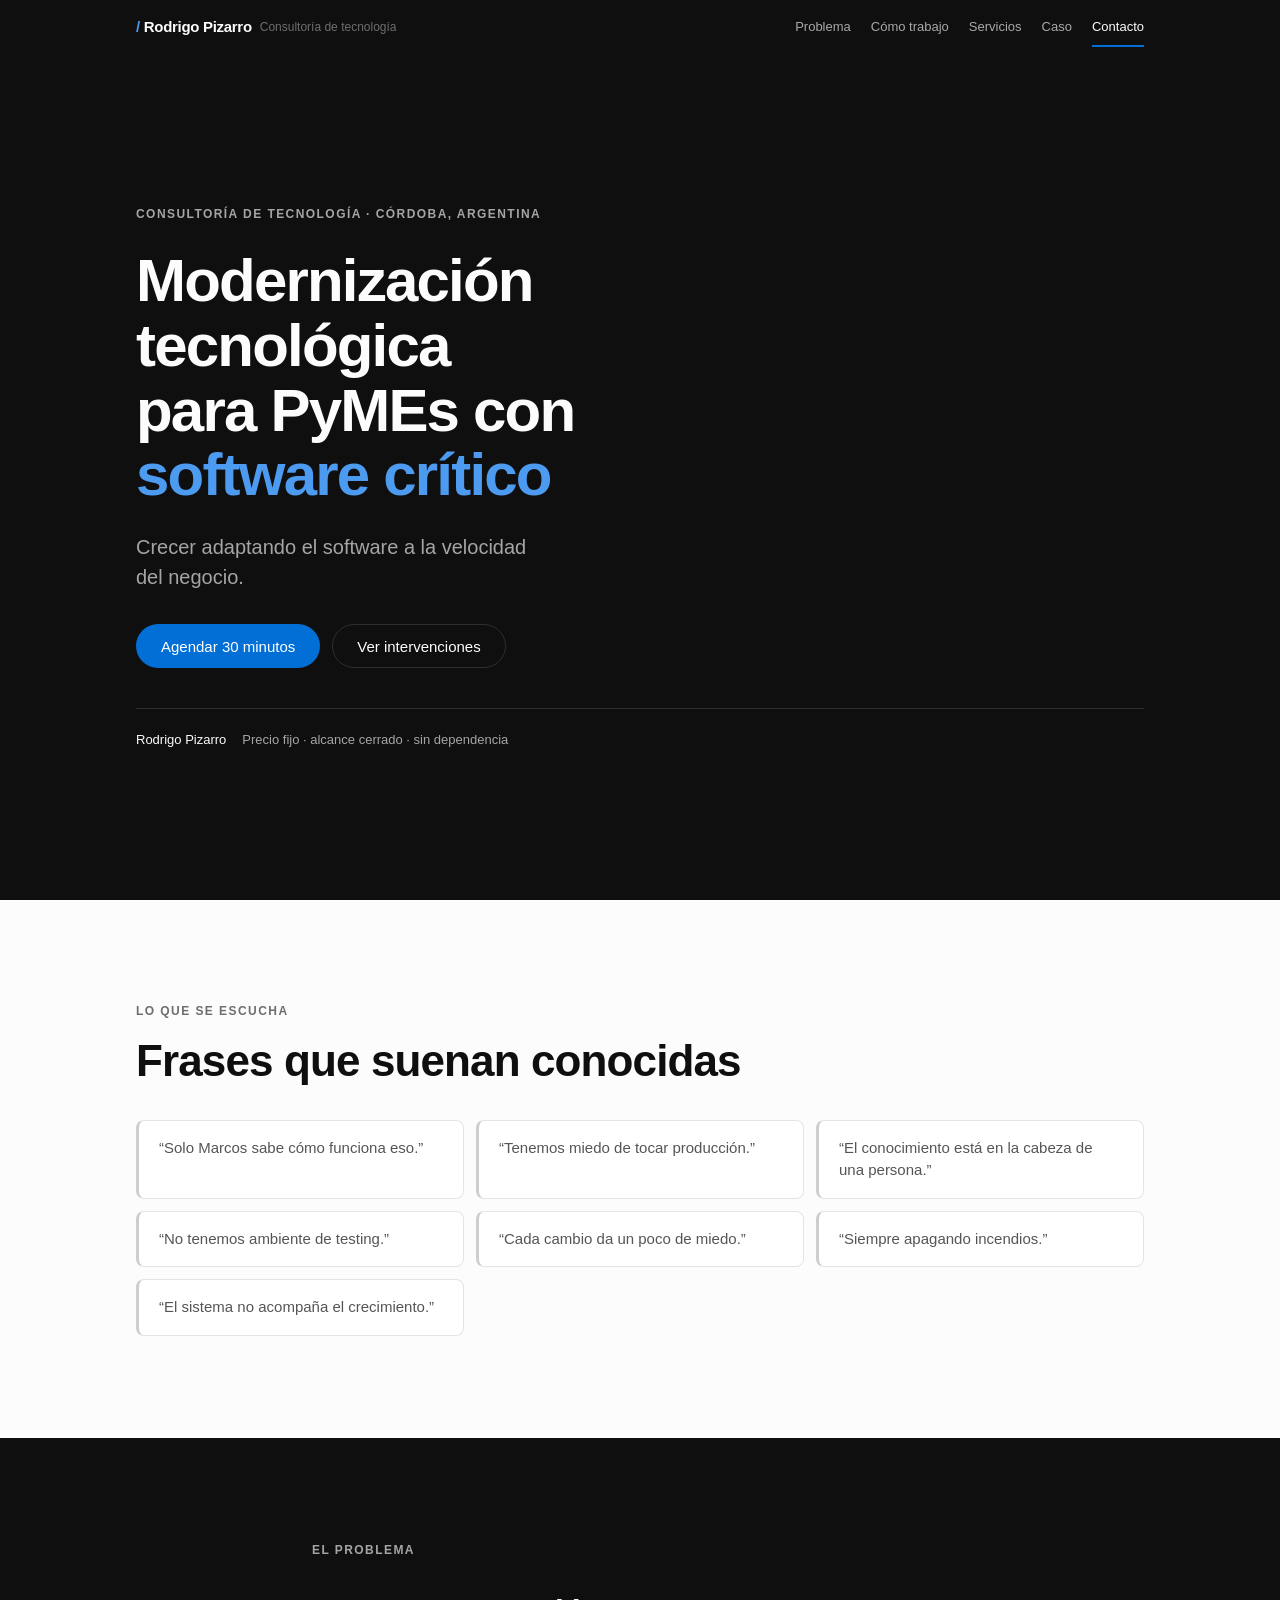
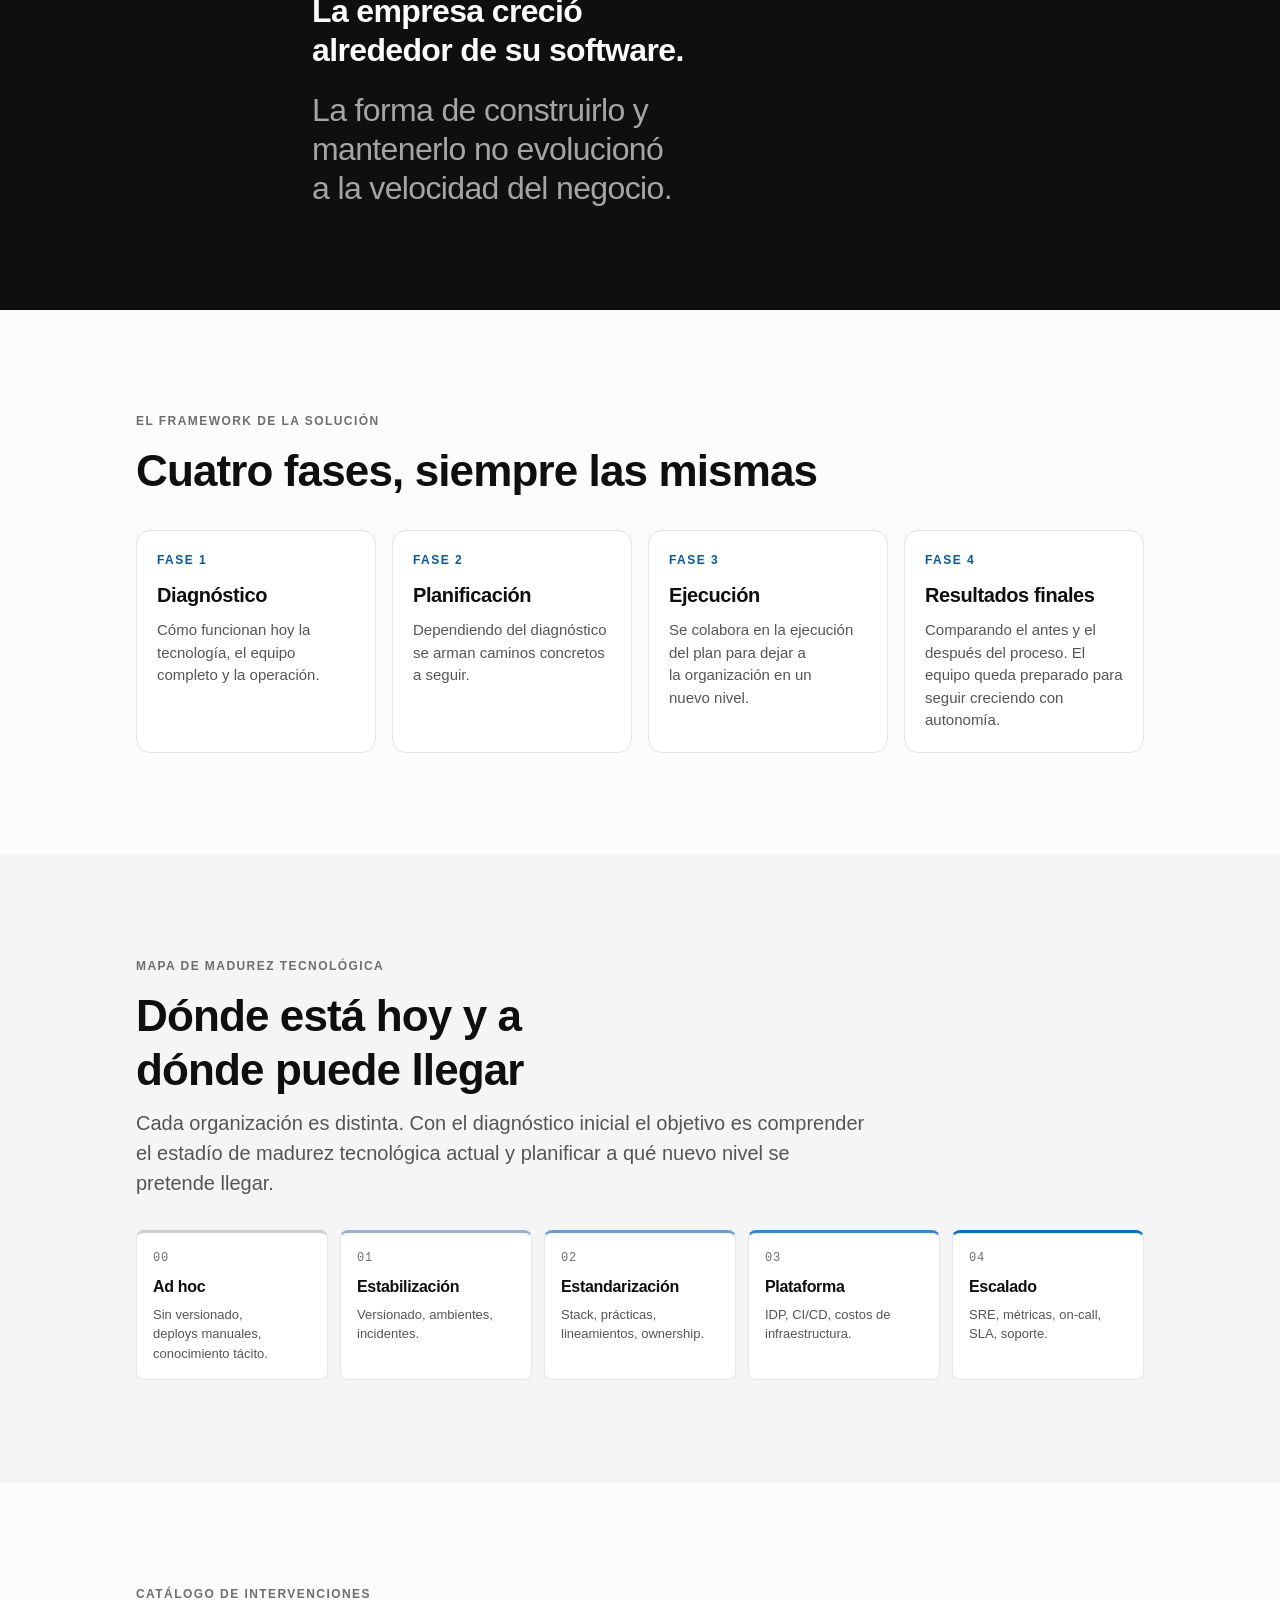
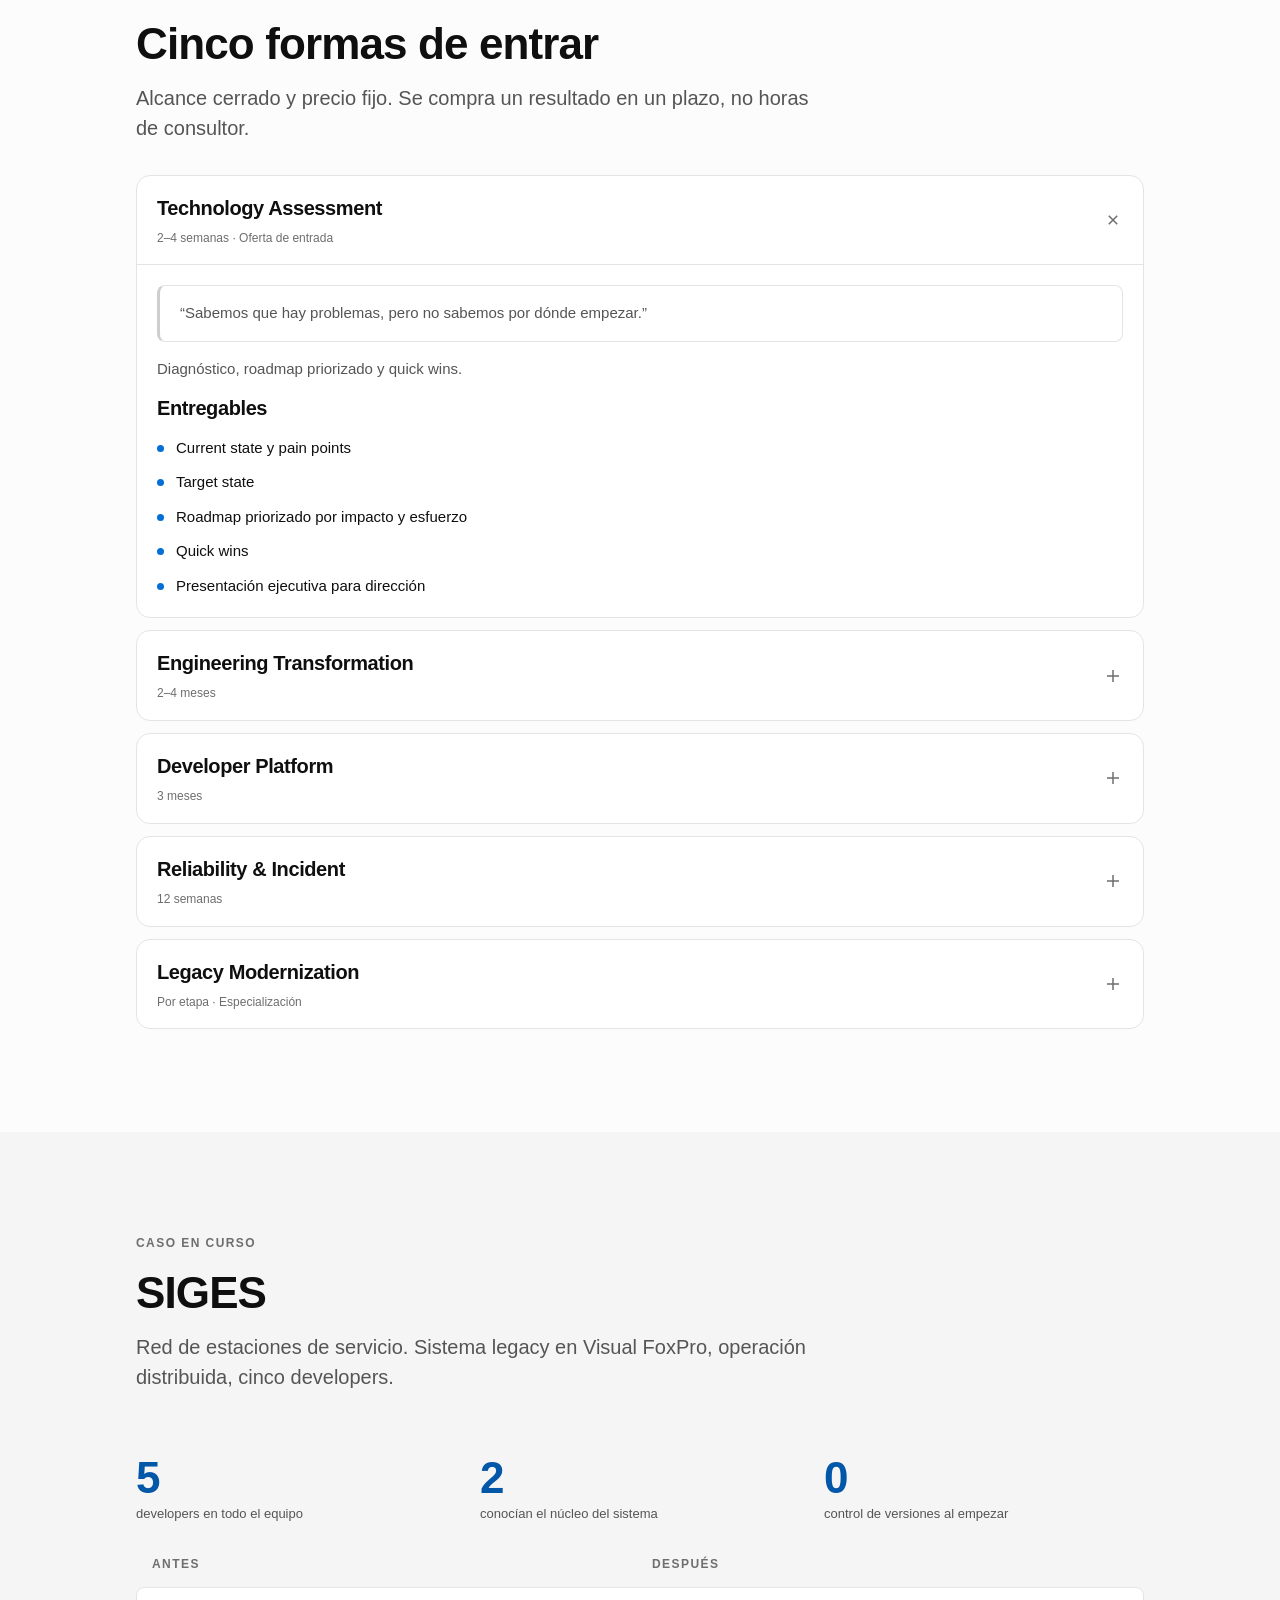
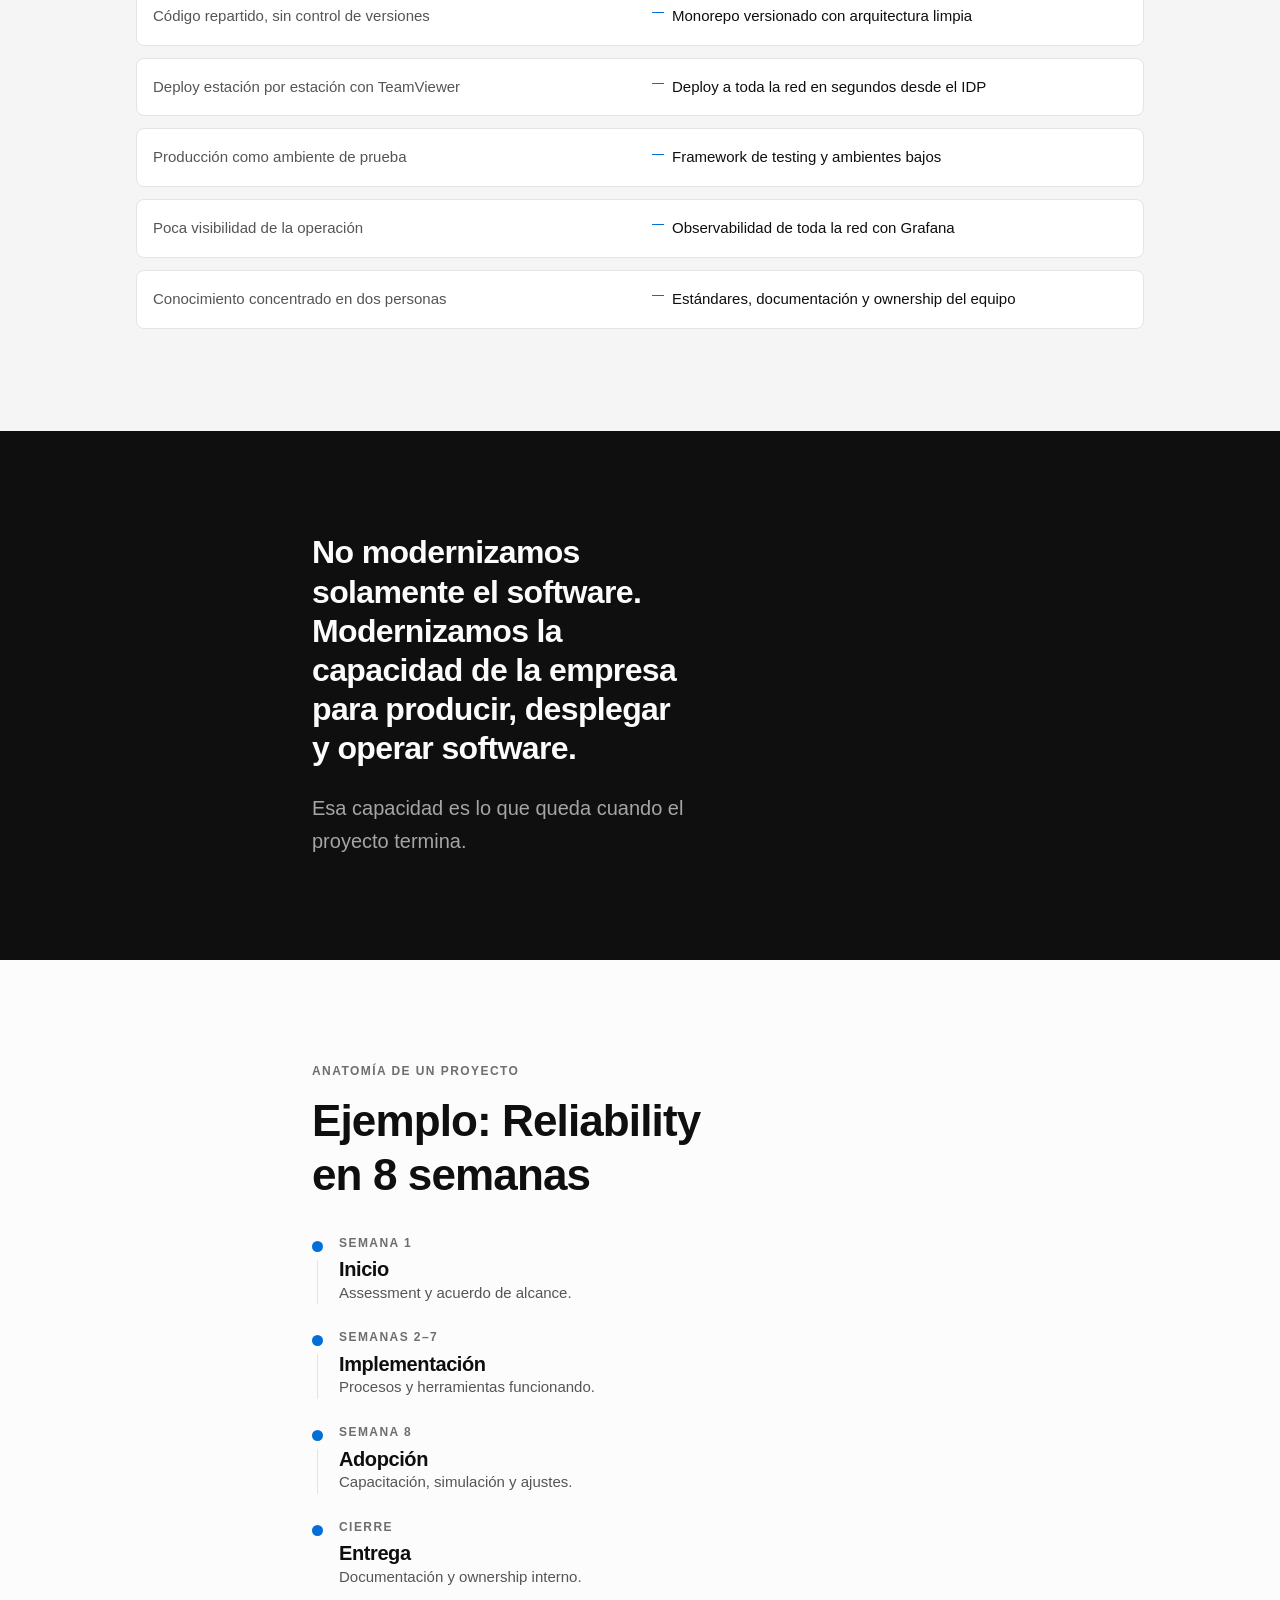
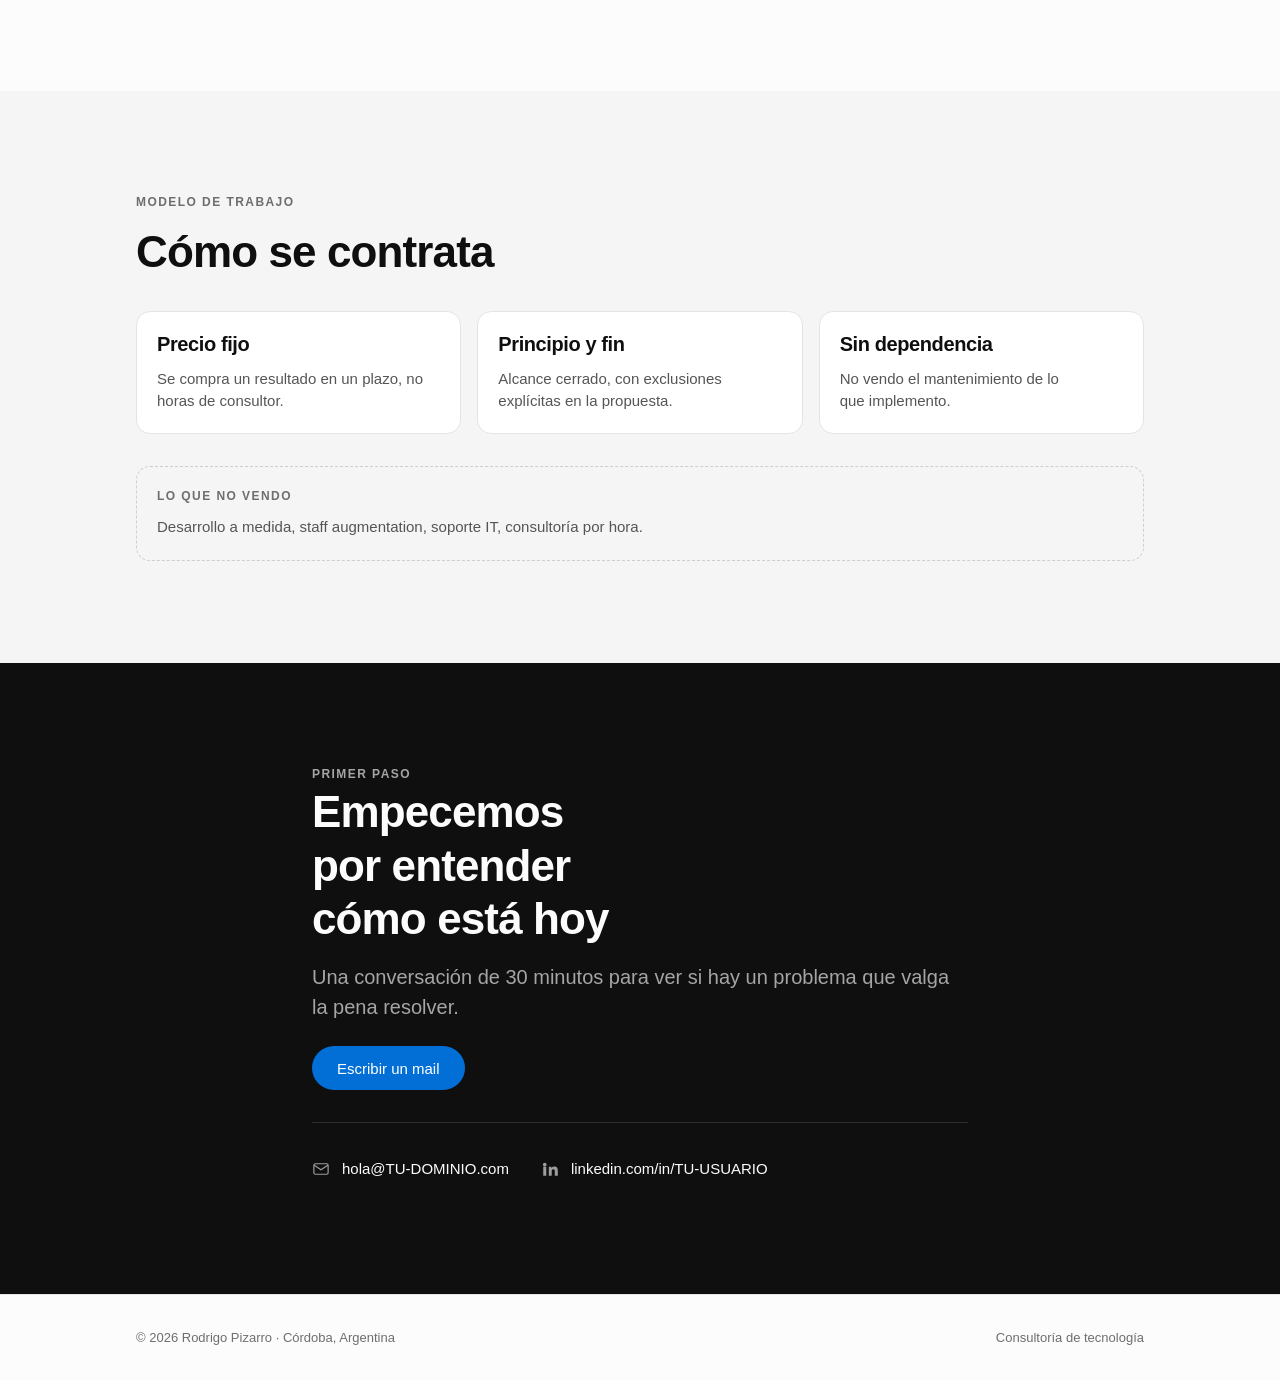
==== index.html @ 1d7a4786 "Scaffolding de la landing de consultoría Sitio estático de una página, sin build ni dependencias, li" ====
<!doctype html>
<html lang="es">
<head>
<meta charset="utf-8">
<meta name="viewport" content="width=device-width, initial-scale=1, viewport-fit=cover">

<!-- ==========================================================================
     META — revisar antes de publicar. Ver CONTENT.md § 1.
     ========================================================================== -->
<title>Rodrigo Pizarro — Modernización tecnológica para PyMEs con software crítico</title>
<meta name="description" content="Consultoría de tecnología en Córdoba, Argentina. Diagnóstico, plataforma interna, confiabilidad y modernización de sistemas legacy para empresas que crecieron alrededor de su software.">
<link rel="canonical" href="https://TU-DOMINIO.com/"><!-- TODO -->

<meta property="og:type" content="website">
<meta property="og:locale" content="es_AR">
<meta property="og:title" content="Modernización tecnológica para PyMEs con software crítico">
<meta property="og:description" content="Crecer adaptando el software a la velocidad del negocio.">
<meta property="og:url" content="https://TU-DOMINIO.com/"><!-- TODO -->
<meta property="og:image" content="https://TU-DOMINIO.com/assets/img/og.png"><!-- TODO 1200x630 -->
<meta name="twitter:card" content="summary_large_image">

<meta name="theme-color" content="#fcfcfc" media="(prefers-color-scheme: light)">
<meta name="theme-color" content="#0f0f0f" media="(prefers-color-scheme: dark)">

<link rel="icon" href="assets/img/favicon.svg" type="image/svg+xml">
<link rel="apple-touch-icon" href="assets/img/apple-touch-icon.png">

<!-- CSS: orden obligatorio (tokens primero). Sin build ni bundler. -->
<link rel="stylesheet" href="assets/css/tokens.css">
<link rel="stylesheet" href="assets/css/base.css">
<link rel="stylesheet" href="assets/css/layout.css">
<link rel="stylesheet" href="assets/css/components.css">
<link rel="stylesheet" href="assets/css/sections.css">

<!-- Marca que hay JS antes del primer paint: habilita las animaciones de
     entrada. Si este script no corre, la página se ve completa igual. -->
<script>document.documentElement.className += ' js';</script>
<script defer src="assets/js/main.js"></script>
<!-- Red de seguridad: si main.js no llegó a correr, nada queda oculto. -->
<script>addEventListener('load', function () {
  if (!document.documentElement.dataset.enhanced) {
    document.documentElement.classList.remove('js');
  }
});</script>
</head>

<body>
<a class="skip-link" href="#contenido">Saltar al contenido</a>

<!-- ==========================================================================
     HEADER
     ========================================================================== -->
<header class="site-header" data-header>
  <div class="container site-header__inner">
    <a class="brand" href="#top">
      <span><span class="brand__mark">/</span> Rodrigo Pizarro</span>
      <span class="brand__sub">Consultoría de tecnología</span>
    </a>

    <nav class="site-nav" data-nav aria-label="Secciones">
      <a href="#problema">Problema</a>
      <a href="#framework">Cómo trabajo</a>
      <a href="#servicios">Servicios</a>
      <a href="#caso">Caso</a>
      <a href="#contacto">Contacto</a>
    </nav>
  </div>
</header>

<main id="contenido">

  <!-- ========================================================================
       01 · HERO
       ======================================================================== -->
  <section class="hero section--invert" id="top" data-hero>
    <div class="container hero__inner">
      <p class="hero__eyebrow">Consultoría de tecnología · Córdoba, Argentina</p>

      <h1 class="hero__title">
        Modernización tecnológica para PyMEs con <em>software crítico</em>
      </h1>

      <p class="hero__lede">
        Crecer adaptando el software a la velocidad del negocio.
      </p>

      <div class="cluster hero__actions">
        <a class="btn btn--primary" href="#contacto">Agendar 30 minutos</a>
        <a class="btn btn--ghost" href="#servicios">Ver intervenciones</a>
      </div>

      <p class="hero__signature">
        <strong>Rodrigo Pizarro</strong>
        <span>Precio fijo · alcance cerrado · sin dependencia</span>
      </p>
    </div>
  </section>

  <!-- ========================================================================
       02 · LO QUE SE ESCUCHA — señales de entrada. 7 citas.
       ======================================================================== -->
  <section class="section" id="senales" aria-labelledby="senales-title">
    <div class="container">
      <div class="section__head reveal">
        <p class="section__eyebrow">Lo que se escucha</p>
        <h2 class="section__title" id="senales-title">Frases que suenan conocidas</h2>
      </div>

      <ul class="quotes reveal">
        <li class="quote">“Solo Marcos sabe cómo funciona eso.”</li>
        <li class="quote">“Tenemos miedo de tocar producción.”</li>
        <li class="quote">“El conocimiento está en la cabeza de una persona.”</li>
        <li class="quote">“No tenemos ambiente de testing.”</li>
        <li class="quote">“Cada cambio da un poco de miedo.”</li>
        <li class="quote">“Siempre apagando incendios.”</li>
        <li class="quote">“El sistema no acompaña el crecimiento.”</li>
      </ul>
    </div>
  </section>

  <!-- ========================================================================
       03 · EL PROBLEMA
       ======================================================================== -->
  <section class="section section--invert" id="problema" aria-labelledby="problema-title">
    <div class="container container--narrow">
      <div class="section__head reveal">
        <p class="section__eyebrow">El problema</p>
      </div>
      <h2 class="statement reveal" id="problema-title">
        La empresa creció alrededor de su software.
      </h2>
      <p class="statement statement--muted reveal">
        La forma de construirlo y mantenerlo no evolucionó a la velocidad del negocio.
      </p>
    </div>
  </section>

  <!-- ========================================================================
       04 · FRAMEWORK — 4 fases
       ======================================================================== -->
  <section class="section" id="framework" aria-labelledby="framework-title">
    <div class="container">
      <div class="section__head reveal">
        <p class="section__eyebrow">El framework de la solución</p>
        <h2 class="section__title" id="framework-title">Cuatro fases, siempre las mismas</h2>
      </div>

      <ol class="grid grid--4 phases reveal">
        <li class="card card--numbered phase">
          <p class="phase__label">Fase 1</p>
          <h3 class="card__title">Diagnóstico</h3>
          <p class="card__body">Cómo funcionan hoy la tecnología, el equipo completo y la operación.</p>
        </li>
        <li class="card card--numbered phase">
          <p class="phase__label">Fase 2</p>
          <h3 class="card__title">Planificación</h3>
          <p class="card__body">Dependiendo del diagnóstico se arman caminos concretos a seguir.</p>
        </li>
        <li class="card card--numbered phase">
          <p class="phase__label">Fase 3</p>
          <h3 class="card__title">Ejecución</h3>
          <p class="card__body">Se colabora en la ejecución del plan para dejar a la organización en un nuevo nivel.</p>
        </li>
        <li class="card card--numbered phase">
          <p class="phase__label">Fase 4</p>
          <h3 class="card__title">Resultados finales</h3>
          <p class="card__body">Comparando el antes y el después del proceso. El equipo queda preparado para seguir creciendo con autonomía.</p>
        </li>
      </ol>
    </div>
  </section>

  <!-- ========================================================================
       05 · MAPA DE MADUREZ — 5 niveles (00 a 04)
       REVISAR: en el deck, los niveles 00 y 01 comparten descripción.
       El texto de 00 de acá es una propuesta, cambiala. Ver CONTENT.md § 3.
       ======================================================================== -->
  <section class="section section--alt" id="madurez" aria-labelledby="madurez-title">
    <div class="container">
      <div class="section__head reveal">
        <p class="section__eyebrow">Mapa de madurez tecnológica</p>
        <h2 class="section__title" id="madurez-title">Dónde está hoy y a dónde puede llegar</h2>
        <p class="lede">
          Cada organización es distinta. Con el diagnóstico inicial el objetivo es comprender
          el estadío de madurez tecnológica actual y planificar a qué nuevo nivel se pretende llegar.
        </p>
      </div>

      <ol class="levels reveal">
        <li class="level" data-level="0">
          <p class="level__num">00</p>
          <h3 class="level__name">Ad hoc</h3>
          <p class="level__desc">Sin versionado, deploys manuales, conocimiento tácito.</p>
        </li>
        <li class="level" data-level="1">
          <p class="level__num">01</p>
          <h3 class="level__name">Estabilización</h3>
          <p class="level__desc">Versionado, ambientes, incidentes.</p>
        </li>
        <li class="level" data-level="2">
          <p class="level__num">02</p>
          <h3 class="level__name">Estandarización</h3>
          <p class="level__desc">Stack, prácticas, lineamientos, ownership.</p>
        </li>
        <li class="level" data-level="3">
          <p class="level__num">03</p>
          <h3 class="level__name">Plataforma</h3>
          <p class="level__desc">IDP, CI/CD, costos de infraestructura.</p>
        </li>
        <li class="level" data-level="4">
          <p class="level__num">04</p>
          <h3 class="level__name">Escalado</h3>
          <p class="level__desc">SRE, métricas, on-call, SLA, soporte.</p>
        </li>
      </ol>
    </div>
  </section>

  <!-- ========================================================================
       06 · CATÁLOGO + DETALLE DE SERVICIOS
       Cada <details> es un servicio. Para agregar uno, copiá un bloque entero.
       ======================================================================== -->
  <section class="section" id="servicios" aria-labelledby="servicios-title">
    <div class="container">
      <div class="section__head reveal">
        <p class="section__eyebrow">Catálogo de intervenciones</p>
        <h2 class="section__title" id="servicios-title">Cinco formas de entrar</h2>
        <p class="lede">Alcance cerrado y precio fijo. Se compra un resultado en un plazo, no horas de consultor.</p>
      </div>

      <div class="reveal" data-exclusive>

        <!-- ---- Servicio: oferta de entrada ---- -->
        <details class="disclosure" open>
          <summary class="disclosure__summary">
            <span class="disclosure__titles">
              <span class="disclosure__name">Technology Assessment</span>
              <span class="disclosure__meta">2–4 semanas · Oferta de entrada</span>
            </span>
            <svg class="disclosure__icon" viewBox="0 0 20 20" fill="none" stroke="currentColor" stroke-width="1.5" aria-hidden="true"><path d="M10 4v12M4 10h12"/></svg>
          </summary>
          <div class="disclosure__content stack">
            <p class="quote">“Sabemos que hay problemas, pero no sabemos por dónde empezar.”</p>
            <p class="card__body">Diagnóstico, roadmap priorizado y quick wins.</p>
            <h4>Entregables</h4>
            <ul class="checklist">
              <li>Current state y pain points</li>
              <li>Target state</li>
              <li>Roadmap priorizado por impacto y esfuerzo</li>
              <li>Quick wins</li>
              <li>Presentación ejecutiva para dirección</li>
            </ul>
          </div>
        </details>

        <!-- ---- Servicio ---- -->
        <details class="disclosure">
          <summary class="disclosure__summary">
            <span class="disclosure__titles">
              <span class="disclosure__name">Engineering Transformation</span>
              <span class="disclosure__meta">2–4 meses</span>
            </span>
            <svg class="disclosure__icon" viewBox="0 0 20 20" fill="none" stroke="currentColor" stroke-width="1.5" aria-hidden="true"><path d="M10 4v12M4 10h12"/></svg>
          </summary>
          <div class="disclosure__content stack">
            <p class="card__body">Desarrollar software de forma profesional y predecible. El modelo de ingeniería queda funcionando y adoptado.</p>
            <div class="grid grid--2">
              <div class="stack stack--sm">
                <h4>Engineering</h4>
                <p class="card__body">Git, arquitectura, estándares, testing, code review.</p>
              </div>
              <div class="stack stack--sm">
                <h4>Delivery</h4>
                <p class="card__body">CI/CD, ambientes, releases, rollback.</p>
              </div>
              <div class="stack stack--sm">
                <h4>Way of working</h4>
                <p class="card__body">Backlog, planificación, roles, ownership.</p>
              </div>
              <div class="stack stack--sm">
                <h4>Developer experience</h4>
                <p class="card__body">Templates, onboarding, automatizaciones.</p>
              </div>
            </div>
          </div>
        </details>

        <!-- ---- Servicio ---- -->
        <details class="disclosure">
          <summary class="disclosure__summary">
            <span class="disclosure__titles">
              <span class="disclosure__name">Developer Platform</span>
              <span class="disclosure__meta">3 meses</span>
            </span>
            <svg class="disclosure__icon" viewBox="0 0 20 20" fill="none" stroke="currentColor" stroke-width="1.5" aria-hidden="true"><path d="M10 4v12M4 10h12"/></svg>
          </summary>
          <div class="disclosure__content stack">
            <p class="card__body">Un developer nuevo hace por sí mismo lo que antes requería conocer cinco proveedores, tres máquinas y dos personas.</p>
            <ul class="checklist">
              <li>Repos y templates</li>
              <li>CI/CD y rollback</li>
              <li>Infra como código</li>
              <li>Ambientes y secrets</li>
              <li>Observabilidad</li>
            </ul>
          </div>
        </details>

        <!-- ---- Servicio ---- -->
        <details class="disclosure">
          <summary class="disclosure__summary">
            <span class="disclosure__titles">
              <span class="disclosure__name">Reliability &amp; Incident</span>
              <span class="disclosure__meta">12 semanas</span><!-- REVISAR: el ejemplo de proyecto usa 8 semanas -->
            </span>
            <svg class="disclosure__icon" viewBox="0 0 20 20" fill="none" stroke="currentColor" stroke-width="1.5" aria-hidden="true"><path d="M10 4v12M4 10h12"/></svg>
          </summary>
          <div class="disclosure__content stack">
            <div class="grid grid--2">
              <p class="quote">“¿Quién sabe arreglar esto?”</p>
              <p class="quote">“¿Cuál es el proceso para resolver esto?”</p>
            </div>
            <div class="grid grid--2">
              <div class="stack stack--sm">
                <h4>Incident management</h4>
                <p class="card__body">Niveles de soporte, escalamiento, war rooms.</p>
              </div>
              <div class="stack stack--sm">
                <h4>Reliability</h4>
                <p class="card__body">Observabilidad, métricas, alertas, ownership.</p>
              </div>
              <div class="stack stack--sm">
                <h4>Aprendizaje</h4>
                <p class="card__body">Postmortems y seguimiento de acciones.</p>
              </div>
              <div class="stack stack--sm">
                <h4>Equipo</h4>
                <p class="card__body">Capacitación, simulaciones, documentación.</p>
              </div>
            </div>
          </div>
        </details>

        <!-- ---- Servicio ---- -->
        <details class="disclosure">
          <summary class="disclosure__summary">
            <span class="disclosure__titles">
              <span class="disclosure__name">Legacy Modernization</span>
              <span class="disclosure__meta">Por etapa · Especialización</span>
            </span>
            <svg class="disclosure__icon" viewBox="0 0 20 20" fill="none" stroke="currentColor" stroke-width="1.5" aria-hidden="true"><path d="M10 4v12M4 10h12"/></svg>
          </summary>
          <div class="disclosure__content stack">
            <p class="card__body">Una etapa por vez, con el sistema en producción.</p>
            <ol class="grid grid--3">
              <li class="card"><p class="card__num">01</p><h4 class="card__title">Identificar dominio</h4></li>
              <li class="card"><p class="card__num">02</p><h4 class="card__title">Encapsular</h4></li>
              <li class="card"><p class="card__num">03</p><h4 class="card__title">Crear nueva API</h4></li>
              <li class="card"><p class="card__num">04</p><h4 class="card__title">Migrar funcionalidad</h4></li>
              <li class="card"><p class="card__num">05</p><h4 class="card__title">Retirar el componente legacy</h4></li>
            </ol>
          </div>
        </details>

      </div>
    </div>
  </section>

  <!-- ========================================================================
       07 · CASO EN CURSO — SIGES
       Para agregar más casos: duplicar esta sección con otro id.
       ======================================================================== -->
  <section class="section section--alt" id="caso" aria-labelledby="caso-title">
    <div class="container">
      <div class="section__head reveal">
        <p class="section__eyebrow">Caso en curso</p>
        <h2 class="section__title" id="caso-title">SIGES</h2>
        <p class="lede">
          Red de estaciones de servicio. Sistema legacy en Visual FoxPro,
          operación distribuida, cinco developers.
        </p>
      </div>

      <div class="case__stats reveal">
        <div class="stat">
          <p class="stat__value">5</p>
          <p class="stat__label">developers en todo el equipo</p>
        </div>
        <div class="stat">
          <p class="stat__value">2</p>
          <p class="stat__label">conocían el núcleo del sistema</p>
        </div>
        <div class="stat">
          <p class="stat__value">0</p>
          <p class="stat__label">control de versiones al empezar</p>
        </div>
      </div>

      <div class="compare reveal">
        <div class="compare__head">
          <p class="compare__label">Antes</p>
          <p class="compare__label">Después</p>
        </div>

        <div class="compare__row">
          <div class="compare__side">
            <p class="compare__label">Antes</p>
            <p class="compare__before">Código repartido, sin control de versiones</p>
          </div>
          <div class="compare__side">
            <p class="compare__label">Después</p>
            <p class="compare__after">Monorepo versionado con arquitectura limpia</p>
          </div>
        </div>

        <div class="compare__row">
          <div class="compare__side">
            <p class="compare__label">Antes</p>
            <p class="compare__before">Deploy estación por estación con TeamViewer</p>
          </div>
          <div class="compare__side">
            <p class="compare__label">Después</p>
            <p class="compare__after">Deploy a toda la red en segundos desde el IDP</p>
          </div>
        </div>

        <div class="compare__row">
          <div class="compare__side">
            <p class="compare__label">Antes</p>
            <p class="compare__before">Producción como ambiente de prueba</p>
          </div>
          <div class="compare__side">
            <p class="compare__label">Después</p>
            <p class="compare__after">Framework de testing y ambientes bajos</p>
          </div>
        </div>

        <div class="compare__row">
          <div class="compare__side">
            <p class="compare__label">Antes</p>
            <p class="compare__before">Poca visibilidad de la operación</p>
          </div>
          <div class="compare__side">
            <p class="compare__label">Después</p>
            <p class="compare__after">Observabilidad de toda la red con Grafana</p>
          </div>
        </div>

        <div class="compare__row">
          <div class="compare__side">
            <p class="compare__label">Antes</p>
            <p class="compare__before">Conocimiento concentrado en dos personas</p>
          </div>
          <div class="compare__side">
            <p class="compare__label">Después</p>
            <p class="compare__after">Estándares, documentación y ownership del equipo</p>
          </div>
        </div>
      </div>
    </div>
  </section>

  <!-- ========================================================================
       08 · MANIFIESTO
       ======================================================================== -->
  <section class="section section--invert" id="manifiesto" aria-labelledby="manifiesto-title">
    <div class="container container--narrow">
      <h2 class="manifesto reveal" id="manifiesto-title">
        No modernizamos solamente el software. Modernizamos la capacidad de la empresa
        para producir, desplegar y operar software.
      </h2>
      <p class="manifesto__coda reveal">
        Esa capacidad es lo que queda cuando el proyecto termina.
      </p>
    </div>
  </section>

  <!-- ========================================================================
       09 · ANATOMÍA DE UN PROYECTO
       REVISAR: los rangos de semanas salieron ambiguos del deck. Ver CONTENT.md § 3.
       ======================================================================== -->
  <section class="section" id="anatomia" aria-labelledby="anatomia-title">
    <div class="container container--narrow">
      <div class="section__head reveal">
        <p class="section__eyebrow">Anatomía de un proyecto</p>
        <h2 class="section__title" id="anatomia-title">Ejemplo: Reliability en 8 semanas</h2>
      </div>

      <ol class="timeline reveal">
        <li class="timeline__item">
          <div class="timeline__rail"><span class="timeline__dot"></span><span class="timeline__line"></span></div>
          <div>
            <p class="timeline__when">Semana 1</p>
            <h3 class="timeline__what">Inicio</h3>
            <p class="timeline__detail">Assessment y acuerdo de alcance.</p>
          </div>
        </li>
        <li class="timeline__item">
          <div class="timeline__rail"><span class="timeline__dot"></span><span class="timeline__line"></span></div>
          <div>
            <p class="timeline__when">Semanas 2–7</p>
            <h3 class="timeline__what">Implementación</h3>
            <p class="timeline__detail">Procesos y herramientas funcionando.</p>
          </div>
        </li>
        <li class="timeline__item">
          <div class="timeline__rail"><span class="timeline__dot"></span><span class="timeline__line"></span></div>
          <div>
            <p class="timeline__when">Semana 8</p>
            <h3 class="timeline__what">Adopción</h3>
            <p class="timeline__detail">Capacitación, simulación y ajustes.</p>
          </div>
        </li>
        <li class="timeline__item">
          <div class="timeline__rail"><span class="timeline__dot"></span><span class="timeline__line"></span></div>
          <div>
            <p class="timeline__when">Cierre</p>
            <h3 class="timeline__what">Entrega</h3>
            <p class="timeline__detail">Documentación y ownership interno.</p>
          </div>
        </li>
      </ol>
    </div>
  </section>

  <!-- ========================================================================
       10 · MODELO DE TRABAJO
       ======================================================================== -->
  <section class="section section--alt" id="modelo" aria-labelledby="modelo-title">
    <div class="container">
      <div class="section__head reveal">
        <p class="section__eyebrow">Modelo de trabajo</p>
        <h2 class="section__title" id="modelo-title">Cómo se contrata</h2>
      </div>

      <div class="grid grid--3 reveal">
        <div class="card">
          <h3 class="card__title">Precio fijo</h3>
          <p class="card__body">Se compra un resultado en un plazo, no horas de consultor.</p>
        </div>
        <div class="card">
          <h3 class="card__title">Principio y fin</h3>
          <p class="card__body">Alcance cerrado, con exclusiones explícitas en la propuesta.</p>
        </div>
        <div class="card">
          <h3 class="card__title">Sin dependencia</h3>
          <p class="card__body">No vendo el mantenimiento de lo que implemento.</p>
        </div>
      </div>

      <div class="not-selling reveal">
        <p class="not-selling__label">Lo que no vendo</p>
        <p class="not-selling__list">
          Desarrollo a medida, staff augmentation, soporte IT, consultoría por hora.
        </p>
      </div>
    </div>
  </section>

  <!-- ========================================================================
       11 · CONTACTO — TODO: reemplazar email y LinkedIn. Ver CONTENT.md § 1.
       ======================================================================== -->
  <section class="section section--invert contact" id="contacto" aria-labelledby="contacto-title">
    <div class="container container--narrow">
      <p class="section__eyebrow reveal">Primer paso</p>
      <h2 class="contact__title reveal" id="contacto-title">Empecemos por entender cómo está hoy</h2>
      <p class="lede reveal" style="margin-top: var(--sp-4)">
        Una conversación de 30 minutos para ver si hay un problema que valga la pena resolver.
      </p>

      <div class="cluster reveal" style="margin-top: var(--sp-6)">
        <a class="btn btn--primary" href="mailto:hola@TU-DOMINIO.com?subject=Consulta%20-%20Modernizaci%C3%B3n%20tecnol%C3%B3gica">
          Escribir un mail
        </a>
      </div>

      <div class="contact__links reveal">
        <a class="contact__link" href="mailto:hola@TU-DOMINIO.com">
          <svg viewBox="0 0 24 24" fill="none" stroke="currentColor" stroke-width="1.6" aria-hidden="true"><rect x="2.5" y="5" width="19" height="14" rx="2"/><path d="m3 7 9 6 9-6"/></svg>
          hola@TU-DOMINIO.com
        </a>
        <a class="contact__link" href="https://www.linkedin.com/in/TU-USUARIO" rel="noopener">
          <svg viewBox="0 0 24 24" fill="currentColor" aria-hidden="true"><path d="M4.98 3.5a2.5 2.5 0 1 1 0 5 2.5 2.5 0 0 1 0-5ZM3 9h4v12H3V9Zm7 0h3.8v1.7h.05c.53-.95 1.83-1.95 3.77-1.95 4.03 0 4.78 2.5 4.78 5.76V21h-4v-5.6c0-1.34-.03-3.06-1.9-3.06-1.9 0-2.2 1.46-2.2 2.96V21h-3.9V9Z"/></svg>
          linkedin.com/in/TU-USUARIO
        </a>
      </div>
    </div>
  </section>

</main>

<!-- ==========================================================================
     FOOTER
     ========================================================================== -->
<footer class="site-footer">
  <div class="container site-footer__inner">
    <p>© <span id="year">2026</span> Rodrigo Pizarro · Córdoba, Argentina</p>
    <p>Consultoría de tecnología</p>
  </div>
</footer>

<!-- CTA fija de mobile -->
<div class="cta-bar" data-cta-bar>
  <a class="btn btn--primary" href="#contacto">Agendar 30 minutos</a>
</div>

<script>document.getElementById('year').textContent = new Date().getFullYear();</script>

<!-- Datos estructurados: ayuda a que el link se vea bien en buscadores. -->
<script type="application/ld+json">
{
  "@context": "https://schema.org",
  "@type": "ProfessionalService",
  "name": "Rodrigo Pizarro — Consultoría de tecnología",
  "description": "Modernización tecnológica para PyMEs con software crítico.",
  "url": "https://TU-DOMINIO.com/",
  "areaServed": "AR",
  "address": {
    "@type": "PostalAddress",
    "addressLocality": "Córdoba",
    "addressCountry": "AR"
  },
  "knowsAbout": [
    "Technology Assessment",
    "Engineering Transformation",
    "Developer Platform",
    "Reliability & Incident Management",
    "Legacy Modernization"
  ]
}
</script>
</body>
</html>
---- assets/css/tokens.css ----
/* ==========================================================================
   TOKENS — única fuente de verdad del diseño.
   Nada de valores literales fuera de este archivo (salvo 0, 1px y 100%).
   Paleta base tomada del deck: negro #0f0f0f, grises, acento #026fd7.
   ========================================================================== */

:root {
  /* ---- Primitivas: escala de neutros ---------------------------------- */
  --ink-950: #0f0f0f;
  --ink-900: #1a1a1a;
  --ink-800: #2b2b2b;
  --ink-700: #484848;
  --ink-600: #555555;
  --ink-500: #6e6e6e;   /* 4.7:1 sobre --bg-alt — mínimo AA para texto chico */
  --ink-450: #8f8f8f;   /* variante para fondos oscuros */
  --ink-400: #a5a5a5;
  --ink-300: #cecece;
  --ink-200: #e4e4e4;
  --ink-100: #efefef;
  --ink-050: #f5f5f5;
  --ink-025: #fcfcfc;
  --white:   #ffffff;

  /* ---- Primitivas: escala de acento ----------------------------------- */
  --blue-700: #01488c;
  --blue-600: #0257a8;
  --blue-500: #026fd7;   /* acento del deck */
  --blue-400: #4d9bf0;
  --blue-200: #b9d8f8;
  --blue-050: #eaf3fd;

  /* ---- Semánticos: superficies ---------------------------------------- */
  --bg:              var(--ink-025);
  --bg-alt:          var(--ink-050);
  --bg-invert:       var(--ink-950);
  --surface:         var(--white);
  --surface-sunken:  var(--ink-050);
  --surface-invert:  var(--ink-900);

  /* ---- Semánticos: texto ---------------------------------------------- */
  --text:            var(--ink-950);
  --text-muted:      var(--ink-600);
  --text-subtle:     var(--ink-500);
  --text-on-invert:  var(--ink-025);
  --text-on-invert-muted: var(--ink-400);
  --text-on-accent:  var(--white);

  /* ---- Semánticos: acento --------------------------------------------- */
  --accent:          var(--blue-500);  /* relleno: fondos de botón, puntos, bordes */
  --accent-hover:    var(--blue-600);
  --accent-text:     var(--blue-600);  /* acento usado COMO TEXTO sobre --bg */
  --accent-wash:     var(--blue-050);
  --accent-border:   var(--blue-200);
  /* Acento legible como texto sobre la superficie invertida.
     Se da vuelta junto con --bg-invert. Ver .section--invert en layout.css. */
  --accent-invert:   var(--blue-400);

  /* ---- Semánticos: bordes y líneas ------------------------------------ */
  --border:          var(--ink-200);
  --border-strong:   var(--ink-300);
  --border-invert:   #2e2e2e;
  --border-width:    1px;

  /* ---- Tipografía ------------------------------------------------------ */
  /* Para cambiar a una webfont: pisar --font-sans y sumar el @font-face
     en base.css con font-display:swap. Ver DESIGN.md. */
  --font-sans: -apple-system, BlinkMacSystemFont, "Segoe UI", Roboto,
               "Helvetica Neue", Arial, "Noto Sans", sans-serif;
  --font-mono: ui-monospace, SFMono-Regular, "SF Mono", Menlo, Consolas,
               "Liberation Mono", monospace;

  --fw-regular: 400;
  --fw-medium: 500;
  --fw-semibold: 600;
  --fw-bold: 700;

  /* Escala fluida mobile-first: el primer valor es el del celular. */
  --fs-2xs: 0.6875rem;                                  /* 11px */
  --fs-xs:  0.75rem;                                    /* 12px */
  --fs-sm:  0.8125rem;                                  /* 13px */
  --fs-md:  0.9375rem;                                  /* 15px */
  --fs-base: 1rem;                                      /* 16px */
  --fs-lg:  clamp(1.0625rem, 1rem + 0.35vw, 1.25rem);
  --fs-xl:  clamp(1.25rem, 1.12rem + 0.6vw, 1.5rem);
  --fs-2xl: clamp(1.5rem, 1.3rem + 1vw, 2rem);
  --fs-3xl: clamp(1.875rem, 1.5rem + 1.9vw, 2.75rem);
  --fs-4xl: clamp(2.25rem, 1.65rem + 3vw, 3.75rem);

  --lh-tight: 1.08;
  --lh-snug: 1.22;
  --lh-normal: 1.5;
  --lh-relaxed: 1.65;

  --ls-tight: -0.02em;
  --ls-normal: 0;
  --ls-wide: 0.06em;
  --ls-caps: 0.12em;

  /* ---- Espaciado (base 4px) -------------------------------------------- */
  --sp-1: 0.25rem;
  --sp-2: 0.5rem;
  --sp-3: 0.75rem;
  --sp-4: 1rem;
  --sp-5: 1.25rem;
  --sp-6: 1.5rem;
  --sp-8: 2rem;
  --sp-10: 2.5rem;
  --sp-12: 3rem;
  --sp-16: 4rem;
  --sp-20: 5rem;
  --sp-24: 6rem;

  /* ---- Layout ---------------------------------------------------------- */
  --container: 68rem;         /* 1088px */
  --container-narrow: 46rem;  /* 736px — texto de lectura */
  --gutter: clamp(1.25rem, 5vw, 2.5rem);
  --section-py: clamp(3.5rem, 8vw, 6.5rem);
  --header-h: 3.5rem;

  /* ---- Formas ----------------------------------------------------------- */
  --radius-sm: 4px;
  --radius: 8px;
  --radius-lg: 14px;
  --radius-pill: 999px;

  --shadow-sm: 0 1px 2px rgb(15 15 15 / 0.05);
  --shadow: 0 2px 4px rgb(15 15 15 / 0.04), 0 8px 24px rgb(15 15 15 / 0.06);
  --shadow-lg: 0 4px 8px rgb(15 15 15 / 0.05), 0 20px 48px rgb(15 15 15 / 0.10);

  /* ---- Movimiento -------------------------------------------------------- */
  --dur-fast: 120ms;
  --dur: 220ms;
  --dur-slow: 520ms;
  --ease: cubic-bezier(0.2, 0, 0.2, 1);
  --ease-out: cubic-bezier(0.16, 1, 0.3, 1);

  /* ---- Capas -------------------------------------------------------------- */
  --z-base: 0;
  --z-sticky: 100;
  --z-header: 200;
  --z-overlay: 300;

  color-scheme: light;
}

/* ==========================================================================
   Modo oscuro. Se activa solo por preferencia del sistema.
   Si no lo querés, borrá este bloque entero y dejá color-scheme: light.
   ========================================================================== */
@media (prefers-color-scheme: dark) {
  :root {
    --bg:              var(--ink-950);
    --bg-alt:          #141414;
    --bg-invert:       var(--ink-025);
    --surface:         #171717;
    --surface-sunken:  #121212;
    --surface-invert:  var(--ink-050);

    --text:            var(--ink-025);
    --text-muted:      var(--ink-400);
    --text-subtle:     var(--ink-450);   /* --ink-500 no llega a AA en oscuro */
    --text-on-invert:  var(--ink-950);
    --text-on-invert-muted: var(--ink-600);

    --accent:          var(--blue-400);
    --accent-hover:    #74b1f5;
    --accent-text:     var(--blue-400);
    --accent-wash:     #13243a;
    --accent-border:   #2c4a6e;
    --accent-invert:   var(--blue-500);
    /* El acento claro necesita texto oscuro encima. */
    --text-on-accent:  var(--ink-950);

    --border:          #2a2a2a;
    --border-strong:   #3a3a3a;
    --border-invert:   var(--ink-200);

    --shadow-sm: 0 1px 2px rgb(0 0 0 / 0.4);
    --shadow: 0 2px 4px rgb(0 0 0 / 0.3), 0 8px 24px rgb(0 0 0 / 0.45);
    --shadow-lg: 0 4px 8px rgb(0 0 0 / 0.35), 0 20px 48px rgb(0 0 0 / 0.55);

    color-scheme: dark;
  }
}
---- assets/css/base.css ----
/* ==========================================================================
   BASE — reset acotado + defaults de elementos.
   ========================================================================== */

*, *::before, *::after { box-sizing: border-box; }

* { margin: 0; }

html {
  -webkit-text-size-adjust: 100%;   /* iOS no agranda texto al rotar */
  scroll-behavior: smooth;
  /* Compensa el header sticky al saltar a un ancla */
  scroll-padding-top: calc(var(--header-h) + var(--sp-4));
}

body {
  background: var(--bg);
  color: var(--text);
  font-family: var(--font-sans);
  font-size: var(--fs-base);
  line-height: var(--lh-relaxed);
  font-weight: var(--fw-regular);
  -webkit-font-smoothing: antialiased;
  -moz-osx-font-smoothing: grayscale;
  overflow-x: clip;                 /* nada de scroll horizontal en mobile */
  /* Respeta el notch y la home bar del iPhone */
  padding-left: env(safe-area-inset-left);
  padding-right: env(safe-area-inset-right);
}

h1, h2, h3, h4 {
  font-weight: var(--fw-semibold);
  line-height: var(--lh-snug);
  letter-spacing: var(--ls-tight);
  text-wrap: balance;
}

h1 { font-size: var(--fs-4xl); line-height: var(--lh-tight); }
h2 { font-size: var(--fs-3xl); }
h3 { font-size: var(--fs-xl); }
h4 { font-size: var(--fs-lg); }

p, li { text-wrap: pretty; }

a {
  color: var(--accent-text);
  text-decoration-thickness: 1px;
  text-underline-offset: 0.18em;
}
a:hover { color: var(--accent-hover); }

ul, ol { padding: 0; list-style: none; }

img, svg, video { display: block; max-width: 100%; height: auto; }

button, input, textarea, select { font: inherit; color: inherit; }

strong, b { font-weight: var(--fw-semibold); }

hr {
  border: 0;
  border-top: var(--border-width) solid var(--border);
}

::selection {
  background: var(--accent);
  color: var(--text-on-accent);
}

/* Foco visible y consistente en todo lo interactivo */
:focus-visible {
  outline: 2px solid var(--accent);
  outline-offset: 3px;
  border-radius: var(--radius-sm);
}
:focus:not(:focus-visible) { outline: none; }

/* Utilidades mínimas */
.visually-hidden {
  position: absolute;
  width: 1px; height: 1px;
  padding: 0; margin: -1px;
  overflow: hidden;
  clip-path: inset(50%);
  white-space: nowrap;
}

.skip-link {
  position: absolute;
  top: var(--sp-2);
  left: var(--sp-2);
  z-index: var(--z-overlay);
  padding: var(--sp-3) var(--sp-4);
  background: var(--accent);
  color: var(--text-on-accent);
  border-radius: var(--radius);
  transform: translateY(-200%);
  transition: transform var(--dur) var(--ease);
}
.skip-link:focus { transform: translateY(0); }

@media (prefers-reduced-motion: reduce) {
  html { scroll-behavior: auto; }
  *, *::before, *::after {
    animation-duration: 0.01ms !important;
    animation-iteration-count: 1 !important;
    transition-duration: 0.01ms !important;
    scroll-behavior: auto !important;
  }
}

@media print {
  .site-header, .cta-bar, .reveal { display: revert; }
  .cta-bar, .site-header { display: none; }
  .section { padding-block: var(--sp-8); break-inside: avoid; }
}
---- assets/css/layout.css ----
/* ==========================================================================
   LAYOUT — contenedores, secciones, header, footer, CTA fija de mobile.
   ========================================================================== */

/* ---- Contenedores ------------------------------------------------------- */
.container {
  width: 100%;
  max-width: var(--container);
  margin-inline: auto;
  padding-inline: var(--gutter);
}
.container--narrow { max-width: var(--container-narrow); }

/* ---- Sección ------------------------------------------------------------ */
.section {
  padding-block: var(--section-py);
  scroll-margin-top: var(--header-h);
}
.section--alt { background: var(--bg-alt); }
/* Contexto invertido.
   La superficie se da vuelta, así que se redefinen los tokens semánticos
   localmente en vez de parchear componente por componente. Los componentes
   no saben en qué contexto están: leen los mismos tokens de siempre. */
.section--invert {
  background: var(--bg-invert);
  color: var(--text-on-invert);

  --text:           var(--text-on-invert);
  --text-muted:     var(--text-on-invert-muted);
  --text-subtle:    var(--text-on-invert-muted);
  --surface:        transparent;
  --surface-sunken: transparent;
  --border:         var(--border-invert);
  --border-strong:  var(--border-invert);
  --accent-text:    var(--accent-invert);
  --accent-wash:    transparent;
}
.section--tight { padding-block: clamp(2.5rem, 6vw, 4rem); }

.section__head {
  display: flex;
  flex-direction: column;
  gap: var(--sp-3);
  margin-bottom: var(--sp-8);
  max-width: var(--container-narrow);
}

.section__eyebrow {
  font-size: var(--fs-xs);
  font-weight: var(--fw-semibold);
  letter-spacing: var(--ls-caps);
  text-transform: uppercase;
  color: var(--text-subtle);
}

.section__title { font-size: var(--fs-3xl); }

.lede {
  font-size: var(--fs-lg);
  line-height: var(--lh-normal);
  color: var(--text-muted);
}

/* ---- Grillas ------------------------------------------------------------ */
/* Mobile-first: todo arranca en 1 columna y crece con auto-fit. */
.grid {
  display: grid;
  gap: var(--sp-4);
  grid-template-columns: 1fr;
}
.grid--2 { gap: var(--sp-5); }
.grid--3 { gap: var(--sp-4); }
.grid--4 { gap: var(--sp-4); }

@media (min-width: 40em) {           /* 640px */
  .grid--2 { grid-template-columns: repeat(2, 1fr); }
  .grid--3 { grid-template-columns: repeat(2, 1fr); }
  .grid--4 { grid-template-columns: repeat(2, 1fr); }
}
@media (min-width: 60em) {           /* 960px */
  .grid--3 { grid-template-columns: repeat(3, 1fr); }
  .grid--4 { grid-template-columns: repeat(4, 1fr); }
}

.stack { display: flex; flex-direction: column; gap: var(--sp-4); }
.stack--sm { gap: var(--sp-2); }
.stack--lg { gap: var(--sp-8); }

.cluster {
  display: flex;
  flex-wrap: wrap;
  gap: var(--sp-3);
  align-items: center;
}

/* ---- Header ------------------------------------------------------------- */
.site-header {
  /* Fixed (no sticky) para que flote sobre el hero oscuro en el scroll 0.
     El hero compensa con padding-top; el resto, con scroll-padding-top. */
  position: fixed;
  inset: 0 0 auto 0;
  z-index: var(--z-header);
  height: var(--header-h);
  display: flex;
  align-items: center;
  /* El estado por defecto es el SÓLIDO: es el que se ve sin JS, y ahí el
     header tiene que ser legible sobre el fondo claro de la página. */
  background: color-mix(in srgb, var(--bg) 88%, transparent);
  backdrop-filter: saturate(1.6) blur(10px);
  -webkit-backdrop-filter: saturate(1.6) blur(10px);
  color: var(--text);
  border-bottom: var(--border-width) solid var(--border);
  transition: background-color var(--dur) var(--ease),
              border-color var(--dur) var(--ease),
              color var(--dur) var(--ease);
  padding-top: env(safe-area-inset-top);
}

/* Con JS, mientras el hero sigue en pantalla, el header flota transparente
   sobre él. main.js pone data-scrolled="true" al pasarlo. */
.js .site-header:not([data-scrolled="true"]) {
  background: transparent;
  backdrop-filter: none;
  -webkit-backdrop-filter: none;
  color: var(--text-on-invert);
  border-bottom-color: transparent;
}

.site-header__inner {
  display: flex;
  align-items: center;
  justify-content: space-between;
  gap: var(--sp-4);
  width: 100%;
}

.brand {
  display: inline-flex;
  align-items: center;
  gap: var(--sp-2);
  min-height: 44px;          /* target táctil */
  font-weight: var(--fw-semibold);
  font-size: var(--fs-md);
  letter-spacing: var(--ls-tight);
  color: inherit;
  text-decoration: none;
}
.brand__mark { color: var(--accent-text); }
/* Mientras flota sobre el hero, el acento es el de superficie invertida. */
.js .site-header:not([data-scrolled="true"]) .brand__mark { color: var(--accent-invert); }
.brand__sub {
  font-weight: var(--fw-regular);
  font-size: var(--fs-xs);
  color: var(--text-subtle);
  letter-spacing: var(--ls-normal);
}
@media (max-width: 30em) { .brand__sub { display: none; } }

/* Nav de anclas: oculta en mobile (la narrativa es scroll continuo),
   visible desde tablet para la reunión en pantalla grande. */
.site-nav { display: none; }
@media (min-width: 64em) {
  .site-nav {
    display: flex;
    gap: var(--sp-5);
    align-items: center;
  }
  .site-nav a {
    font-size: var(--fs-sm);
    color: inherit;
    opacity: 0.65;
    text-decoration: none;
    padding-block: var(--sp-2);
    border-bottom: 2px solid transparent;
    transition: opacity var(--dur-fast) var(--ease),
                border-color var(--dur-fast) var(--ease);
  }
  .site-nav a:hover { opacity: 1; }
  .site-nav a[aria-current="true"] {
    opacity: 1;
    border-bottom-color: var(--accent);
  }
}

/* ---- Footer -------------------------------------------------------------- */
.site-footer {
  border-top: var(--border-width) solid var(--border);
  padding-block: var(--sp-8);
  padding-bottom: calc(var(--sp-8) + env(safe-area-inset-bottom));
  font-size: var(--fs-sm);
  color: var(--text-subtle);
}
.site-footer__inner {
  display: flex;
  flex-wrap: wrap;
  gap: var(--sp-4);
  justify-content: space-between;
  align-items: center;
}

/* ---- CTA fija de mobile -------------------------------------------------
   Aparece cuando el hero sale de pantalla. Es el principal driver de
   conversión en prospecting, donde casi todo el tráfico es celular.
   -------------------------------------------------------------------------- */
.cta-bar {
  position: fixed;
  inset: auto 0 0 0;
  z-index: var(--z-sticky);
  padding: var(--sp-3) var(--gutter);
  padding-bottom: calc(var(--sp-3) + env(safe-area-inset-bottom));
  background: color-mix(in srgb, var(--bg) 92%, transparent);
  backdrop-filter: blur(10px);
  -webkit-backdrop-filter: blur(10px);
  border-top: var(--border-width) solid var(--border);
  transform: translateY(110%);
  transition: transform var(--dur) var(--ease-out);
}
.cta-bar[data-visible="true"] { transform: translateY(0); }
.cta-bar .btn { width: 100%; }

@media (min-width: 48em) { .cta-bar { display: none; } }

/* Espacio al final para que la CTA fija no tape el footer */
@media (max-width: 47.99em) {
  .site-footer { padding-bottom: calc(var(--sp-20) + env(safe-area-inset-bottom)); }
}
---- assets/css/components.css ----
/* ==========================================================================
   COMPONENTES — piezas reutilizables. Cada bloque es independiente.
   ========================================================================== */

/* ---- Botones ------------------------------------------------------------ */
.btn {
  display: inline-flex;
  align-items: center;
  justify-content: center;
  gap: var(--sp-2);
  min-height: 44px;                 /* target táctil mínimo */
  padding: var(--sp-3) var(--sp-6);
  border: var(--border-width) solid transparent;
  border-radius: var(--radius-pill);
  font-size: var(--fs-md);
  font-weight: var(--fw-medium);
  line-height: 1;
  text-decoration: none;
  cursor: pointer;
  transition: background-color var(--dur-fast) var(--ease),
              border-color var(--dur-fast) var(--ease),
              color var(--dur-fast) var(--ease),
              transform var(--dur-fast) var(--ease);
}
.btn:active { transform: translateY(1px); }

.btn--primary {
  background: var(--accent);
  color: var(--text-on-accent);
}
.btn--primary:hover { background: var(--accent-hover); color: var(--text-on-accent); }

.btn--ghost {
  background: transparent;
  color: var(--text);
  border-color: var(--border-strong);
}
.btn--ghost:hover { border-color: var(--text); color: var(--text); }

.btn--sm { min-height: 36px; padding: var(--sp-2) var(--sp-4); font-size: var(--fs-sm); }

/* ---- Etiquetas / pills --------------------------------------------------- */
.tag {
  display: inline-flex;
  align-items: center;
  padding: var(--sp-1) var(--sp-3);
  border-radius: var(--radius-pill);
  background: var(--accent-wash);
  color: var(--accent-text);
  font-size: var(--fs-xs);
  font-weight: var(--fw-medium);
  letter-spacing: var(--ls-normal);
  line-height: 1.6;
}
.tag--neutral {
  background: transparent;
  border: var(--border-width) solid var(--border);
  color: var(--text-muted);
}

/* ---- Card ---------------------------------------------------------------- */
.card {
  display: flex;
  flex-direction: column;
  gap: var(--sp-3);
  padding: var(--sp-5);
  background: var(--surface);
  border: var(--border-width) solid var(--border);
  border-radius: var(--radius-lg);
}
.card__title { font-size: var(--fs-lg); }
.card__body { font-size: var(--fs-md); color: var(--text-muted); line-height: var(--lh-normal); }
.card__meta {
  margin-top: auto;
  padding-top: var(--sp-2);
  font-size: var(--fs-xs);
  color: var(--text-subtle);
}

/* Card numerada (fases, niveles, pasos) */
.card--numbered { position: relative; }
.card__num {
  font-family: var(--font-mono);
  font-size: var(--fs-sm);
  font-weight: var(--fw-semibold);
  color: var(--accent-text);
  letter-spacing: var(--ls-wide);
}

/* ---- Quote --------------------------------------------------------------- */
.quote {
  padding: var(--sp-4) var(--sp-5);
  background: var(--surface);
  border: var(--border-width) solid var(--border);
  border-left: 3px solid var(--border-strong);
  border-radius: var(--radius);
  font-size: var(--fs-md);
  line-height: var(--lh-normal);
  color: var(--text-muted);
}
.section--invert .quote { border-left-color: var(--accent-text); }

/* ---- Stat ---------------------------------------------------------------- */
.stat { display: flex; flex-direction: column; gap: var(--sp-1); }
.stat__value {
  font-size: var(--fs-3xl);
  font-weight: var(--fw-bold);
  line-height: 1;
  letter-spacing: var(--ls-tight);
  color: var(--accent-text);
}
.stat__label {
  font-size: var(--fs-sm);
  color: var(--text-muted);
  line-height: var(--lh-normal);
}
/* ---- Escala de madurez ---------------------------------------------------- */
.levels { display: grid; gap: var(--sp-3); grid-template-columns: 1fr; }
@media (min-width: 48em) { .levels { grid-template-columns: repeat(5, 1fr); } }

.level {
  display: flex;
  flex-direction: column;
  gap: var(--sp-2);
  padding: var(--sp-4);
  border: var(--border-width) solid var(--border);
  border-radius: var(--radius);
  background: var(--surface);
  /* Progresión visual: cada nivel un poco más "encendido" */
  border-top: 3px solid var(--border-strong);
}
.level[data-level="1"] { border-top-color: color-mix(in srgb, var(--accent) 30%, var(--border-strong)); }
.level[data-level="2"] { border-top-color: color-mix(in srgb, var(--accent) 50%, var(--border-strong)); }
.level[data-level="3"] { border-top-color: color-mix(in srgb, var(--accent) 75%, var(--border-strong)); }
.level[data-level="4"] { border-top-color: var(--accent); }
.level__num {
  font-family: var(--font-mono);
  font-size: var(--fs-xs);
  color: var(--text-subtle);
  letter-spacing: var(--ls-wide);
}
.level__name { font-size: var(--fs-base); font-weight: var(--fw-semibold); }
.level__desc { font-size: var(--fs-sm); color: var(--text-muted); line-height: var(--lh-normal); }

/* ---- Timeline ------------------------------------------------------------- */
.timeline { display: grid; gap: 0; }
.timeline__item {
  display: grid;
  grid-template-columns: auto 1fr;
  gap: var(--sp-4);
  padding-bottom: var(--sp-6);
}
.timeline__item:last-child { padding-bottom: 0; }
.timeline__rail {
  display: flex;
  flex-direction: column;
  align-items: center;
  gap: var(--sp-2);
}
.timeline__dot {
  width: 11px; height: 11px;
  margin-top: 7px;
  border-radius: var(--radius-pill);
  background: var(--accent);
  flex: none;
}
.timeline__line {
  flex: 1;
  width: var(--border-width);
  background: var(--border);
}
.timeline__item:last-child .timeline__line { display: none; }
.timeline__when {
  font-size: var(--fs-xs);
  font-weight: var(--fw-semibold);
  letter-spacing: var(--ls-caps);
  text-transform: uppercase;
  color: var(--text-subtle);
}
.timeline__what { font-size: var(--fs-lg); font-weight: var(--fw-semibold); margin-top: var(--sp-1); }
.timeline__detail { font-size: var(--fs-md); color: var(--text-muted); line-height: var(--lh-normal); }

/* ---- Comparación antes / después -------------------------------------------
   En mobile se apila como pares; en desktop es una tabla de dos columnas.
   ---------------------------------------------------------------------------- */
.compare { display: grid; gap: var(--sp-3); }
.compare__row {
  display: grid;
  gap: var(--sp-2);
  padding: var(--sp-4);
  border: var(--border-width) solid var(--border);
  border-radius: var(--radius);
  background: var(--surface);
}
.compare__side { display: flex; flex-direction: column; gap: var(--sp-1); }
.compare__label {
  font-size: var(--fs-xs);
  font-weight: var(--fw-semibold);
  letter-spacing: var(--ls-caps);
  text-transform: uppercase;
  color: var(--text-subtle);
}
.compare__before { font-size: var(--fs-md); color: var(--text-muted); }
.compare__after  { font-size: var(--fs-md); color: var(--text); font-weight: var(--fw-medium); }

@media (min-width: 48em) {
  .compare__row {
    grid-template-columns: 1fr 1fr;
    gap: var(--sp-6);
    align-items: start;
  }
  .compare__head {
    display: grid;
    grid-template-columns: 1fr 1fr;
    gap: var(--sp-6);
    padding-inline: var(--sp-4);
  }
  .compare__row .compare__label { display: none; }
  .compare__after { position: relative; padding-left: var(--sp-5); }
  .compare__after::before {
    content: "";
    position: absolute;
    left: 0; top: 0.55em;
    width: 12px; height: var(--border-width);
    background: var(--accent);
  }
}
.compare__head { display: none; }
@media (min-width: 48em) { .compare__head { display: grid; } }

/* ---- Lista con check ------------------------------------------------------- */
.checklist { display: grid; gap: var(--sp-3); }
.checklist li {
  display: grid;
  grid-template-columns: auto 1fr;
  gap: var(--sp-3);
  align-items: start;
  font-size: var(--fs-md);
  line-height: var(--lh-normal);
}
.checklist li::before {
  content: "";
  width: 7px; height: 7px;
  margin-top: 0.55em;
  border-radius: var(--radius-pill);
  background: var(--accent);
}

/* ---- Detalle expandible (nativo, sin JS) ------------------------------------ */
.disclosure {
  border: var(--border-width) solid var(--border);
  border-radius: var(--radius-lg);
  background: var(--surface);
  overflow: hidden;
}
.disclosure + .disclosure { margin-top: var(--sp-3); }

.disclosure__summary {
  display: flex;
  align-items: center;
  justify-content: space-between;
  gap: var(--sp-4);
  min-height: 56px;
  padding: var(--sp-4) var(--sp-5);
  cursor: pointer;
  list-style: none;
  transition: background-color var(--dur-fast) var(--ease);
}
.disclosure__summary::-webkit-details-marker { display: none; }
.disclosure__summary:hover { background: var(--surface-sunken); }

.disclosure__titles { display: flex; flex-direction: column; gap: var(--sp-1); min-width: 0; }
.disclosure__name { font-size: var(--fs-lg); font-weight: var(--fw-semibold); letter-spacing: var(--ls-tight); }
.disclosure__meta { font-size: var(--fs-xs); color: var(--text-subtle); }

.disclosure__icon {
  flex: none;
  width: 20px; height: 20px;
  color: var(--text-subtle);
  transition: transform var(--dur) var(--ease);
}
.disclosure[open] .disclosure__icon { transform: rotate(45deg); }

.disclosure__content {
  padding: 0 var(--sp-5) var(--sp-5);
  border-top: var(--border-width) solid var(--border);
  padding-top: var(--sp-5);
}

/* ---- Aparición al scrollear -------------------------------------------------
   Se oculta SOLO si hay JS (clase .js en <html>, puesta por el snippet inline
   del <head>). Sin JS, o si main.js falla, la página se ve completa.
   ---------------------------------------------------------------------------- */
.js .reveal {
  opacity: 0;
  transform: translateY(12px);
  transition: opacity var(--dur-slow) var(--ease-out),
              transform var(--dur-slow) var(--ease-out);
}
.js .reveal[data-visible="true"] { opacity: 1; transform: none; }

@media (prefers-reduced-motion: reduce) {
  .js .reveal { opacity: 1; transform: none; }
}
---- assets/css/sections.css ----
/* ==========================================================================
   SECCIONES — ajustes propios de cada bloque de la página.
   Si una regla sirve en más de una sección, va en components.css.
   ========================================================================== */

/* ---- Hero ---------------------------------------------------------------- */
.hero {
  display: flex;
  align-items: center;
  min-height: 100svh;
  padding-block: calc(var(--header-h) + var(--sp-12)) var(--sp-12);
}

.hero__inner { display: flex; flex-direction: column; gap: var(--sp-6); }

.hero__eyebrow {
  font-size: var(--fs-xs);
  font-weight: var(--fw-semibold);
  letter-spacing: var(--ls-caps);
  text-transform: uppercase;
  color: var(--text-subtle);
}

.hero__title {
  font-size: var(--fs-4xl);
  font-weight: var(--fw-bold);
  letter-spacing: -0.03em;
  max-width: 16ch;
}
.hero__title em {
  font-style: normal;
  color: var(--accent-text);
}

.hero__lede {
  font-size: var(--fs-lg);
  line-height: var(--lh-normal);
  color: var(--text-muted);
  max-width: 40ch;
}

.hero__actions { margin-top: var(--sp-2); }
.hero__actions .btn { flex: 1 1 auto; }
@media (min-width: 30em) { .hero__actions .btn { flex: 0 0 auto; } }

.hero__signature {
  display: flex;
  flex-wrap: wrap;
  gap: var(--sp-2) var(--sp-4);
  align-items: center;
  margin-top: var(--sp-4);
  padding-top: var(--sp-5);
  border-top: var(--border-width) solid var(--border);
  font-size: var(--fs-sm);
  color: var(--text-muted);
}
.hero__signature strong { color: var(--text); font-weight: var(--fw-medium); }

/* ---- Lo que se escucha ---------------------------------------------------- */
.quotes {
  display: grid;
  gap: var(--sp-3);
  grid-template-columns: 1fr;
}
@media (min-width: 40em) { .quotes { grid-template-columns: repeat(2, 1fr); } }
@media (min-width: 64em) { .quotes { grid-template-columns: repeat(3, 1fr); } }

/* ---- El problema ---------------------------------------------------------- */
.statement {
  font-size: var(--fs-2xl);
  font-weight: var(--fw-semibold);
  line-height: var(--lh-snug);
  letter-spacing: var(--ls-tight);
  max-width: 24ch;
  text-wrap: balance;
}
.statement + .statement { margin-top: var(--sp-5); }
.statement--muted { color: var(--text-muted); font-weight: var(--fw-regular); }

/* ---- Framework (4 fases) --------------------------------------------------- */
.phases { counter-reset: phase; }
.phase { position: relative; }
.phase__label {
  font-size: var(--fs-xs);
  font-weight: var(--fw-semibold);
  letter-spacing: var(--ls-caps);
  text-transform: uppercase;
  color: var(--accent-text);
}

/* ---- Catálogo -------------------------------------------------------------- */
.catalog__item {
  display: grid;
  gap: var(--sp-2);
  padding-block: var(--sp-5);
  border-bottom: var(--border-width) solid var(--border);
}
.catalog__item:first-child { border-top: var(--border-width) solid var(--border); }
.catalog__name {
  font-size: var(--fs-lg);
  font-weight: var(--fw-semibold);
  letter-spacing: var(--ls-tight);
}
.catalog__outcome { font-size: var(--fs-md); color: var(--text-muted); line-height: var(--lh-normal); }

@media (min-width: 48em) {
  .catalog__item {
    grid-template-columns: minmax(0, 1fr) minmax(0, 1.3fr) auto;
    gap: var(--sp-6);
    align-items: baseline;
  }
  .catalog__duration { justify-self: end; }
}

/* ---- Caso ------------------------------------------------------------------ */
.case__stats {
  display: grid;
  gap: var(--sp-6);
  grid-template-columns: repeat(3, 1fr);
  padding-block: var(--sp-8);
}
@media (max-width: 30em) {
  .case__stats { grid-template-columns: 1fr; gap: var(--sp-5); }
}

/* ---- Manifiesto ------------------------------------------------------------ */
.manifesto {
  font-size: var(--fs-2xl);
  font-weight: var(--fw-semibold);
  line-height: var(--lh-snug);
  letter-spacing: var(--ls-tight);
  max-width: 22ch;
}
.manifesto__coda {
  margin-top: var(--sp-6);
  font-size: var(--fs-lg);
  color: var(--text-muted);
  max-width: 34ch;
}

/* ---- Modelo de trabajo ------------------------------------------------------ */
.not-selling {
  margin-top: var(--sp-8);
  padding: var(--sp-5);
  border: var(--border-width) dashed var(--border-strong);
  border-radius: var(--radius-lg);
}
.not-selling__label {
  font-size: var(--fs-xs);
  font-weight: var(--fw-semibold);
  letter-spacing: var(--ls-caps);
  text-transform: uppercase;
  color: var(--text-subtle);
  margin-bottom: var(--sp-2);
}
.not-selling__list { font-size: var(--fs-md); color: var(--text-muted); }

/* ---- Contacto --------------------------------------------------------------- */
.contact { text-align: left; }
.contact__title { font-size: var(--fs-3xl); max-width: 18ch; }
.contact__links {
  display: flex;
  flex-direction: column;
  gap: var(--sp-3);
  margin-top: var(--sp-8);
  padding-top: var(--sp-6);
  border-top: var(--border-width) solid var(--border);
}
@media (min-width: 40em) { .contact__links { flex-direction: row; gap: var(--sp-8); } }

.contact__link {
  display: inline-flex;
  align-items: center;
  gap: var(--sp-3);
  min-height: 44px;
  color: var(--text);
  font-size: var(--fs-md);
  text-decoration: none;
}
.contact__link:hover { color: var(--accent-text); }
.contact__link svg { flex: none; width: 18px; height: 18px; opacity: 0.6; }
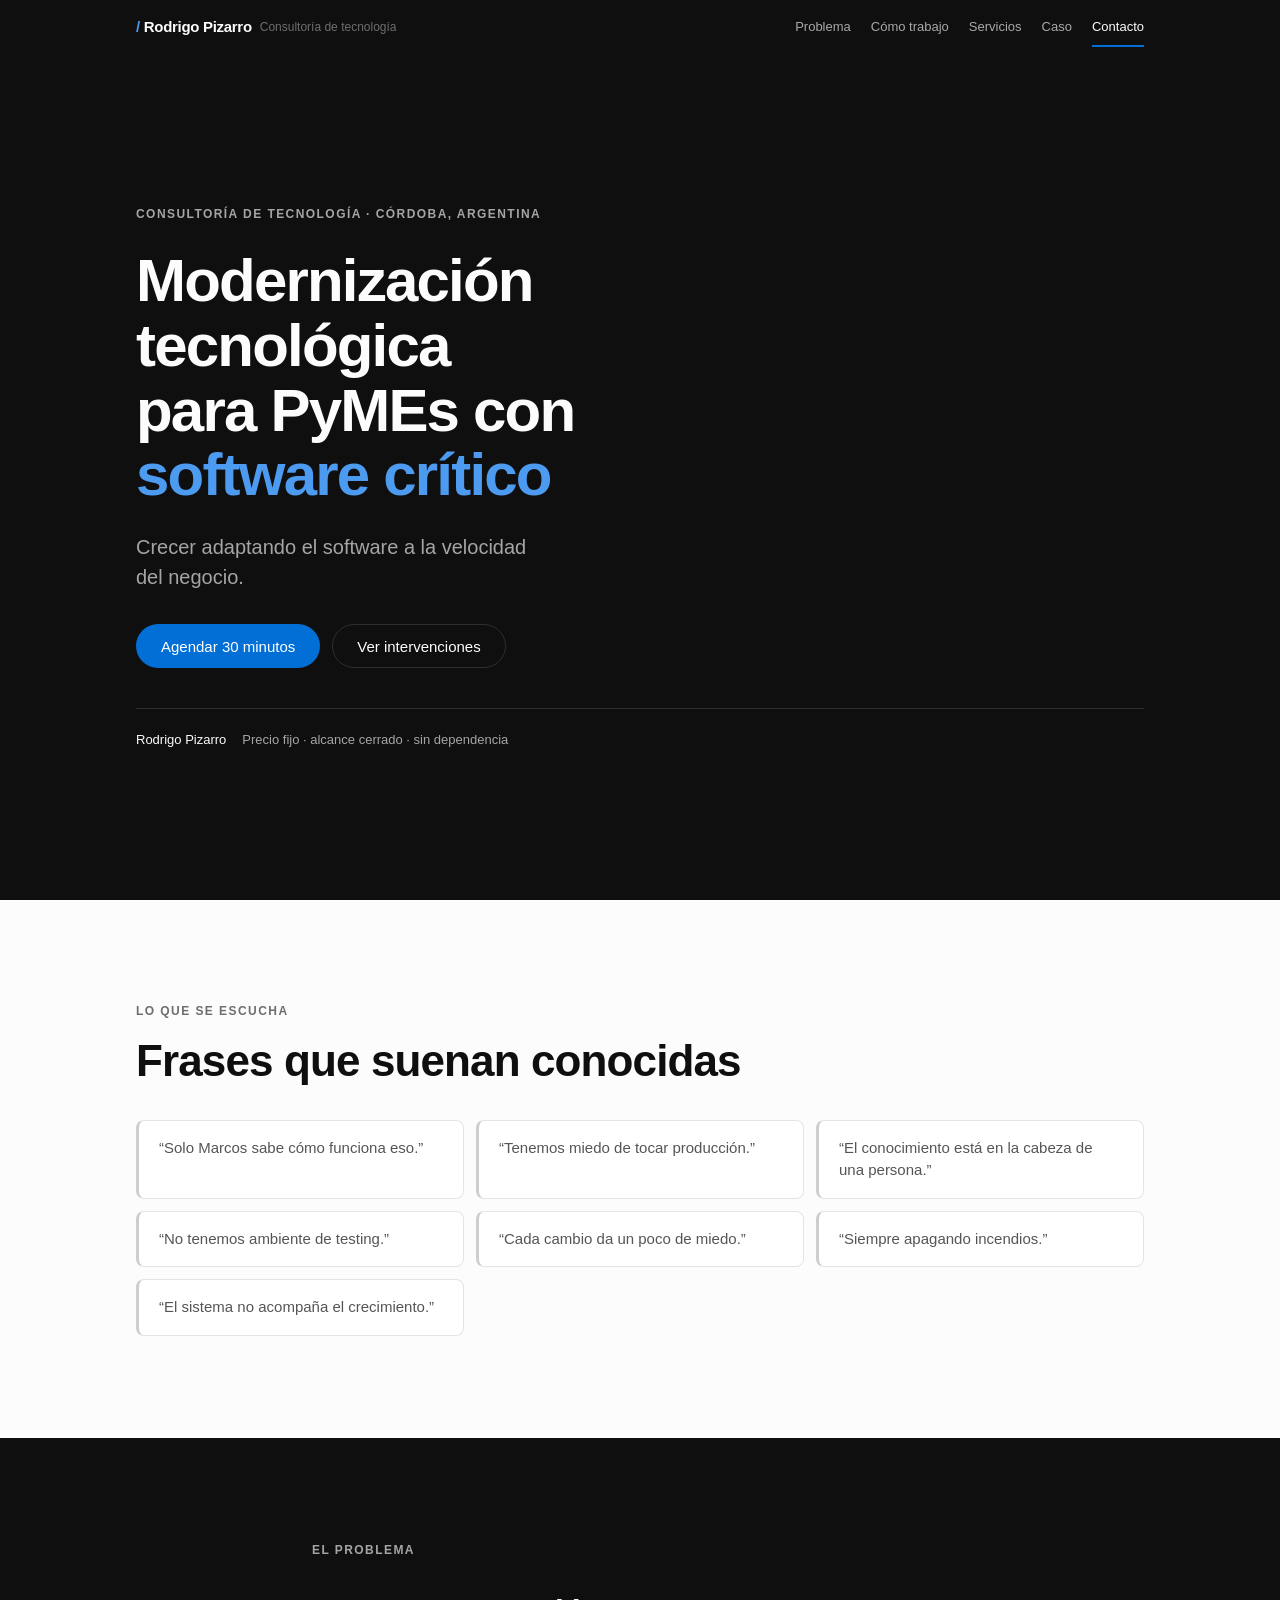
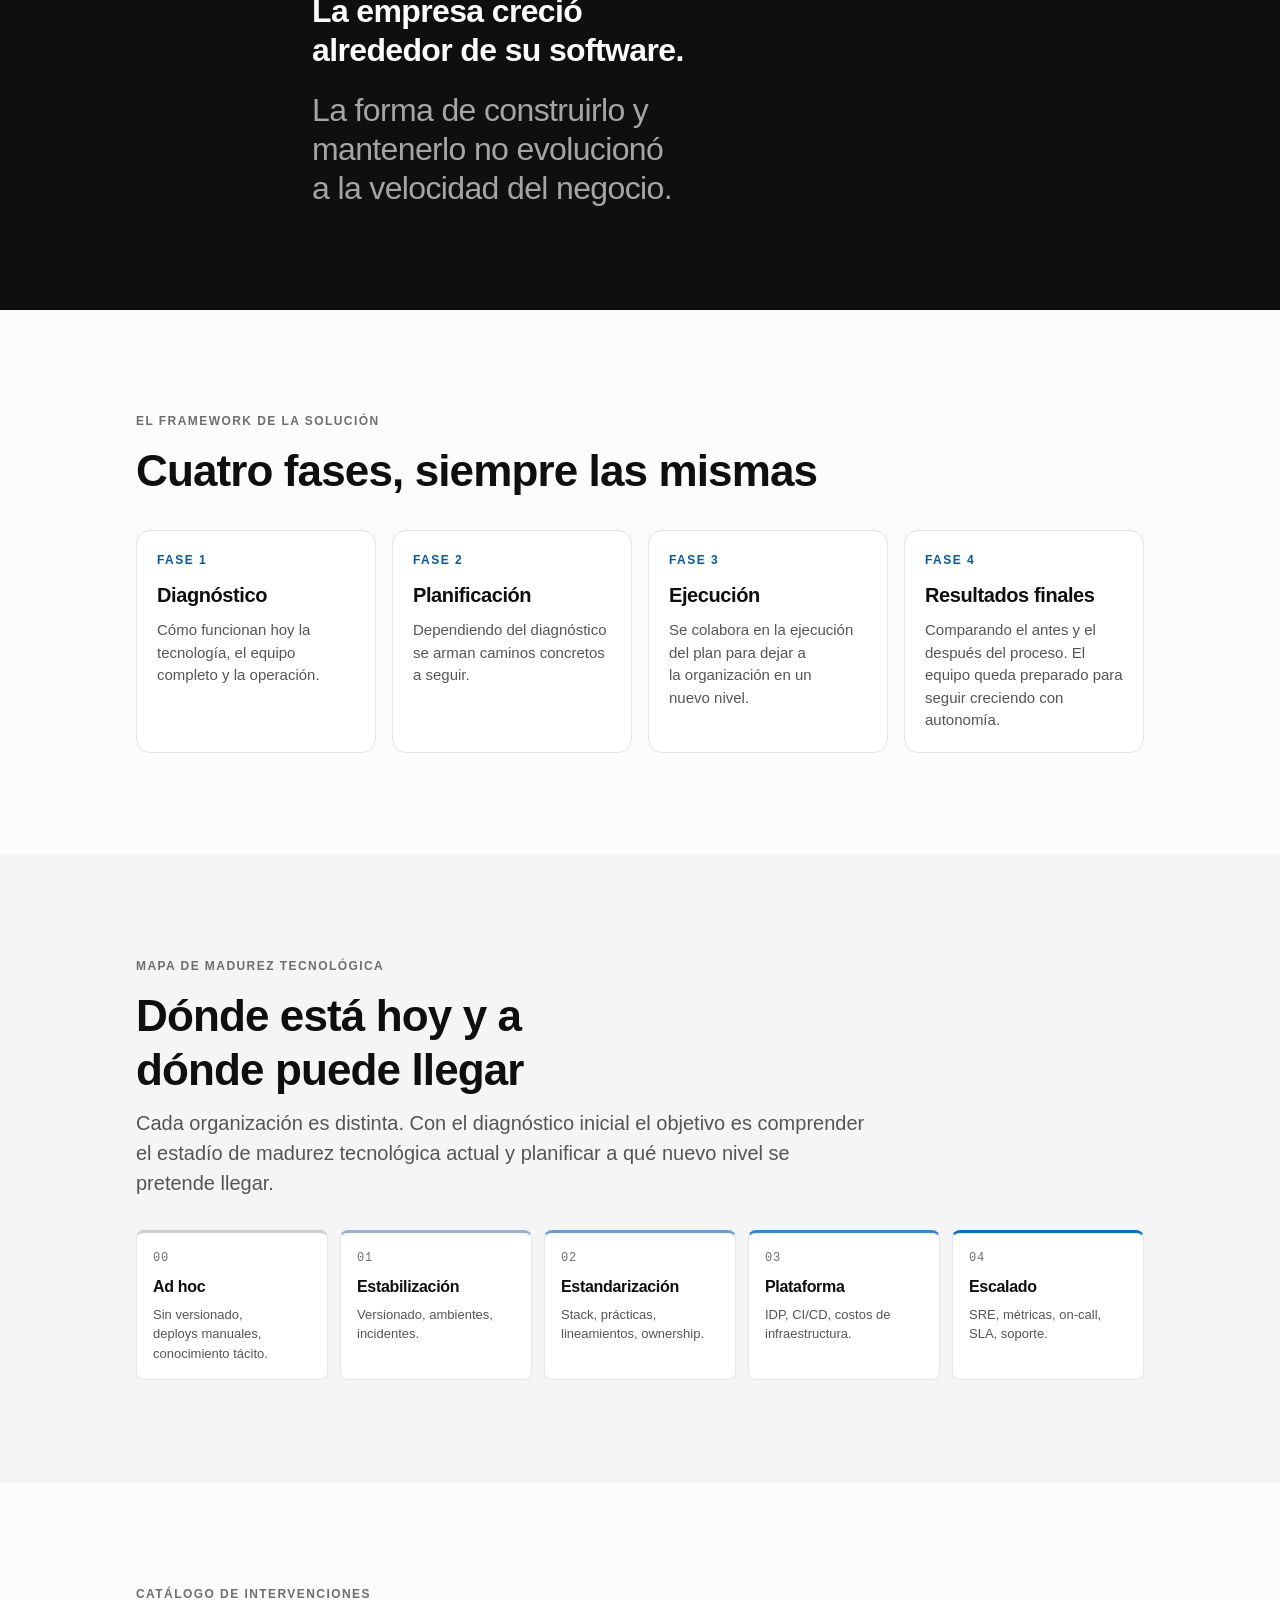
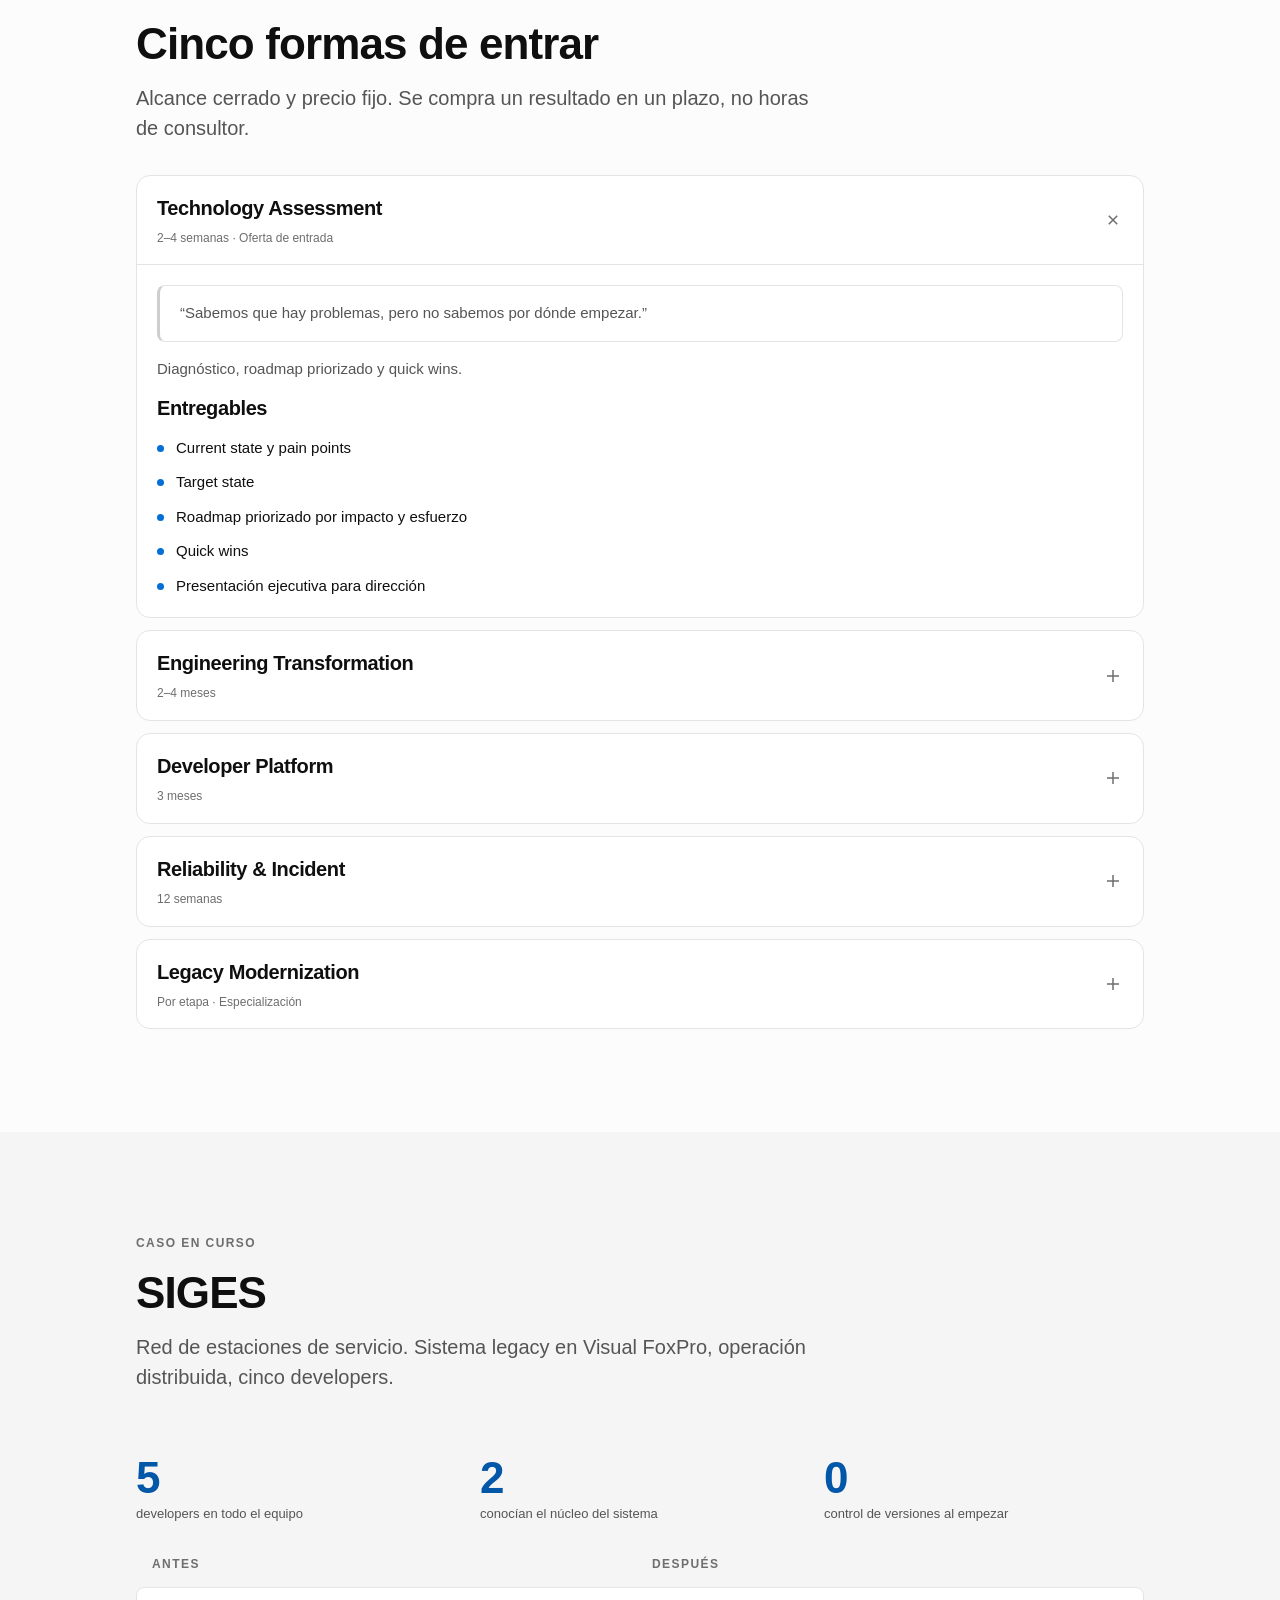
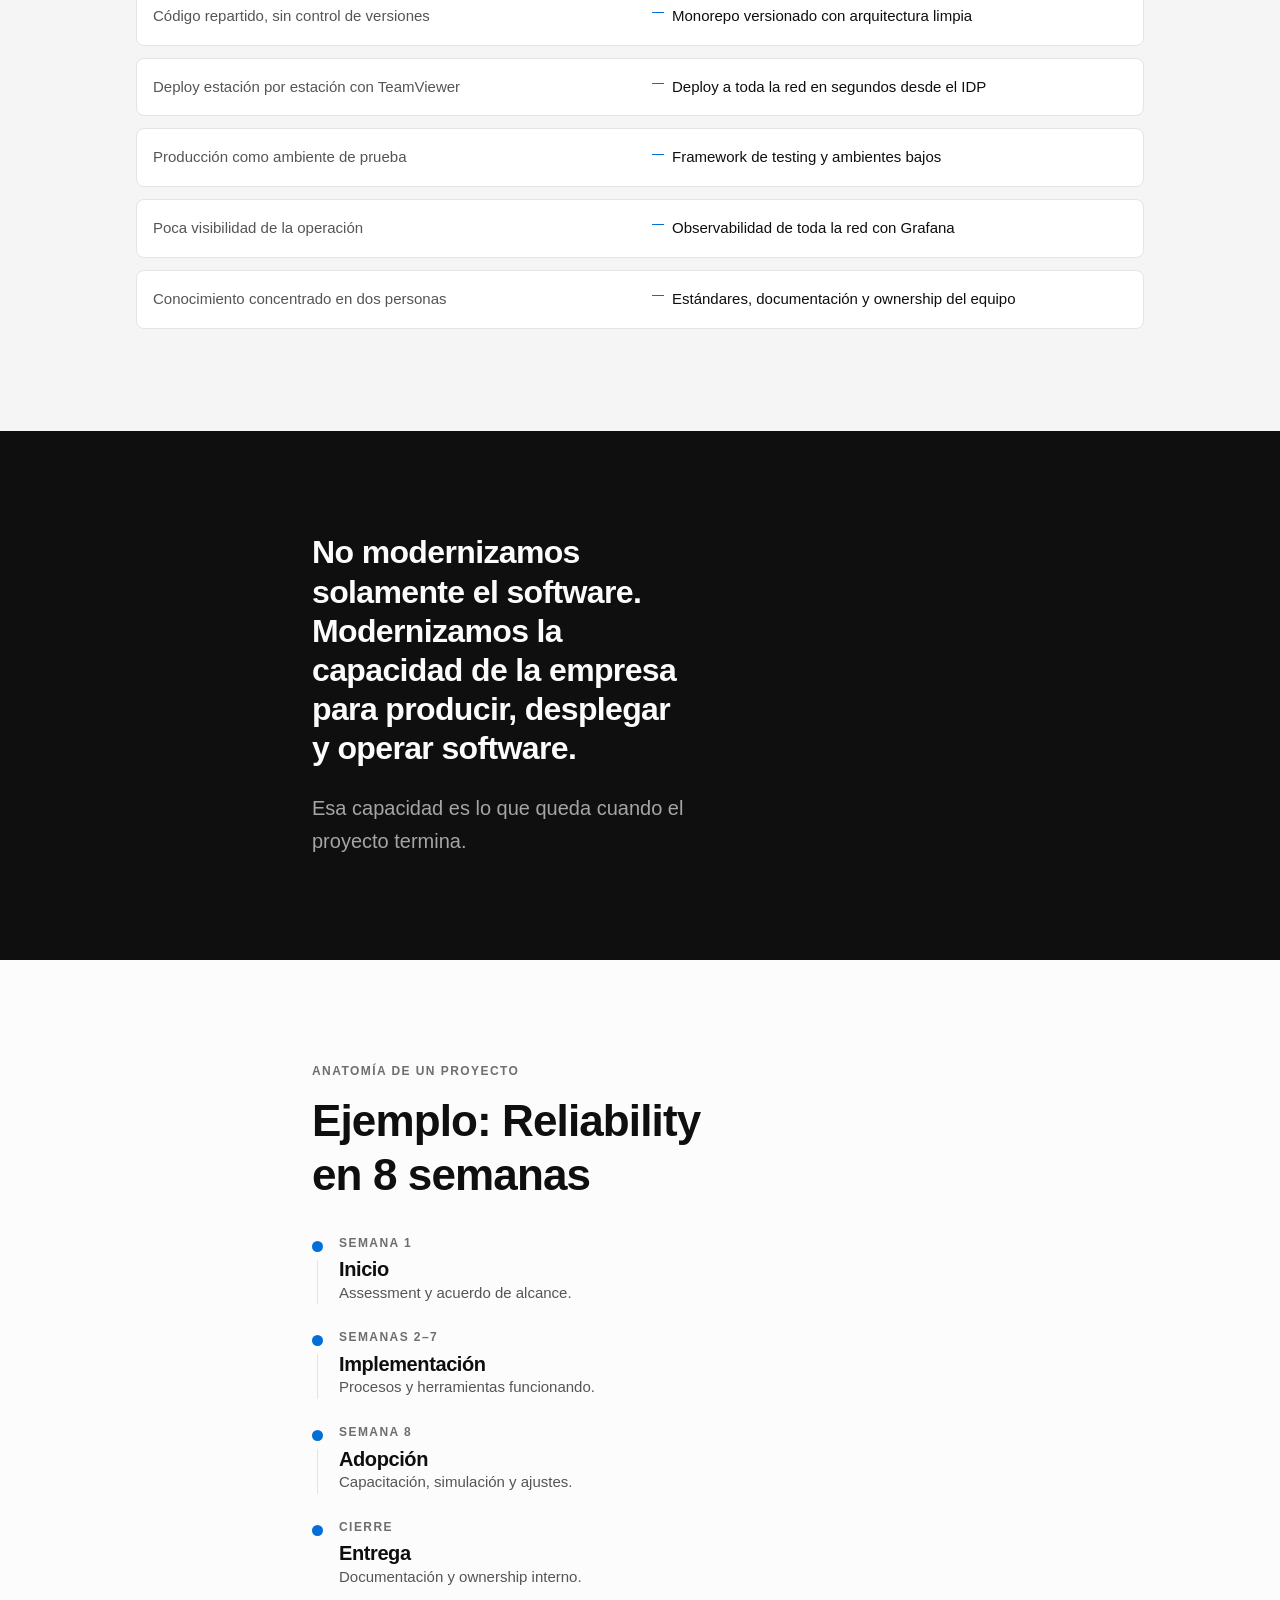
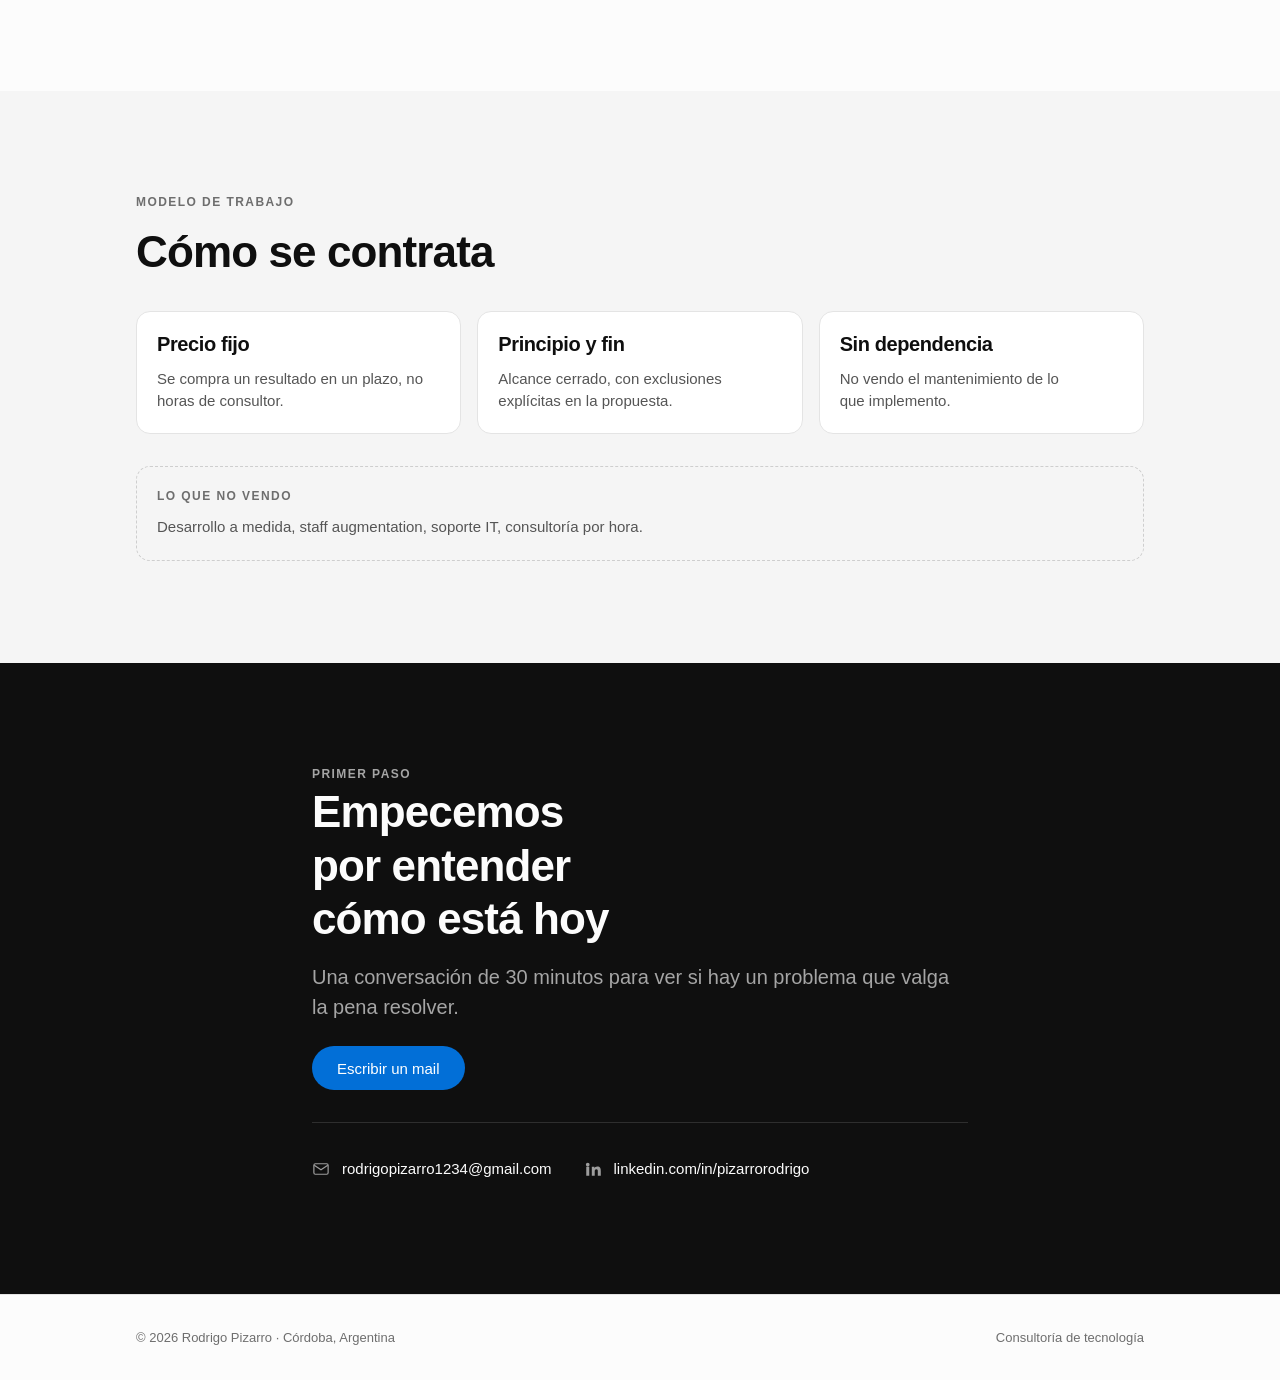
==== commit dfc20767: "Cargar datos de contacto y ajustar el sitio al subpath de GitHub Pages El repo es Antiloope/consulti" ====
--- a/index.html
+++ b/index.html
@@ -9,14 +9,14 @@
      ========================================================================== -->
 <title>Rodrigo Pizarro — Modernización tecnológica para PyMEs con software crítico</title>
 <meta name="description" content="Consultoría de tecnología en Córdoba, Argentina. Diagnóstico, plataforma interna, confiabilidad y modernización de sistemas legacy para empresas que crecieron alrededor de su software.">
-<link rel="canonical" href="https://TU-DOMINIO.com/"><!-- TODO -->
+<link rel="canonical" href="https://antiloope.github.io/consulting/">
 
 <meta property="og:type" content="website">
 <meta property="og:locale" content="es_AR">
 <meta property="og:title" content="Modernización tecnológica para PyMEs con software crítico">
 <meta property="og:description" content="Crecer adaptando el software a la velocidad del negocio.">
-<meta property="og:url" content="https://TU-DOMINIO.com/"><!-- TODO -->
-<meta property="og:image" content="https://TU-DOMINIO.com/assets/img/og.png"><!-- TODO 1200x630 -->
+<meta property="og:url" content="https://antiloope.github.io/consulting/">
+<meta property="og:image" content="https://antiloope.github.io/consulting/assets/img/og.png"><!-- TODO: falta subir la imagen -->
 <meta name="twitter:card" content="summary_large_image">
 
 <meta name="theme-color" content="#fcfcfc" media="(prefers-color-scheme: light)">
@@ -558,7 +558,7 @@
   </section>
 
   <!-- ========================================================================
-       11 · CONTACTO — TODO: reemplazar email y LinkedIn. Ver CONTENT.md § 1.
+       11 · CONTACTO
        ======================================================================== -->
   <section class="section section--invert contact" id="contacto" aria-labelledby="contacto-title">
     <div class="container container--narrow">
@@ -569,19 +569,19 @@
       </p>
 
       <div class="cluster reveal" style="margin-top: var(--sp-6)">
-        <a class="btn btn--primary" href="mailto:hola@TU-DOMINIO.com?subject=Consulta%20-%20Modernizaci%C3%B3n%20tecnol%C3%B3gica">
+        <a class="btn btn--primary" href="mailto:rodrigopizarro1234@gmail.com?subject=Consulta%20-%20Modernizaci%C3%B3n%20tecnol%C3%B3gica">
           Escribir un mail
         </a>
       </div>
 
       <div class="contact__links reveal">
-        <a class="contact__link" href="mailto:hola@TU-DOMINIO.com">
+        <a class="contact__link" href="mailto:rodrigopizarro1234@gmail.com">
           <svg viewBox="0 0 24 24" fill="none" stroke="currentColor" stroke-width="1.6" aria-hidden="true"><rect x="2.5" y="5" width="19" height="14" rx="2"/><path d="m3 7 9 6 9-6"/></svg>
-          hola@TU-DOMINIO.com
+          rodrigopizarro1234@gmail.com
         </a>
-        <a class="contact__link" href="https://www.linkedin.com/in/TU-USUARIO" rel="noopener">
+        <a class="contact__link" href="https://www.linkedin.com/in/pizarrorodrigo" rel="noopener">
           <svg viewBox="0 0 24 24" fill="currentColor" aria-hidden="true"><path d="M4.98 3.5a2.5 2.5 0 1 1 0 5 2.5 2.5 0 0 1 0-5ZM3 9h4v12H3V9Zm7 0h3.8v1.7h.05c.53-.95 1.83-1.95 3.77-1.95 4.03 0 4.78 2.5 4.78 5.76V21h-4v-5.6c0-1.34-.03-3.06-1.9-3.06-1.9 0-2.2 1.46-2.2 2.96V21h-3.9V9Z"/></svg>
-          linkedin.com/in/TU-USUARIO
+          linkedin.com/in/pizarrorodrigo
         </a>
       </div>
     </div>
@@ -613,7 +613,7 @@
   "@type": "ProfessionalService",
   "name": "Rodrigo Pizarro — Consultoría de tecnología",
   "description": "Modernización tecnológica para PyMEs con software crítico.",
-  "url": "https://TU-DOMINIO.com/",
+  "url": "https://antiloope.github.io/consulting/",
   "areaServed": "AR",
   "address": {
     "@type": "PostalAddress",
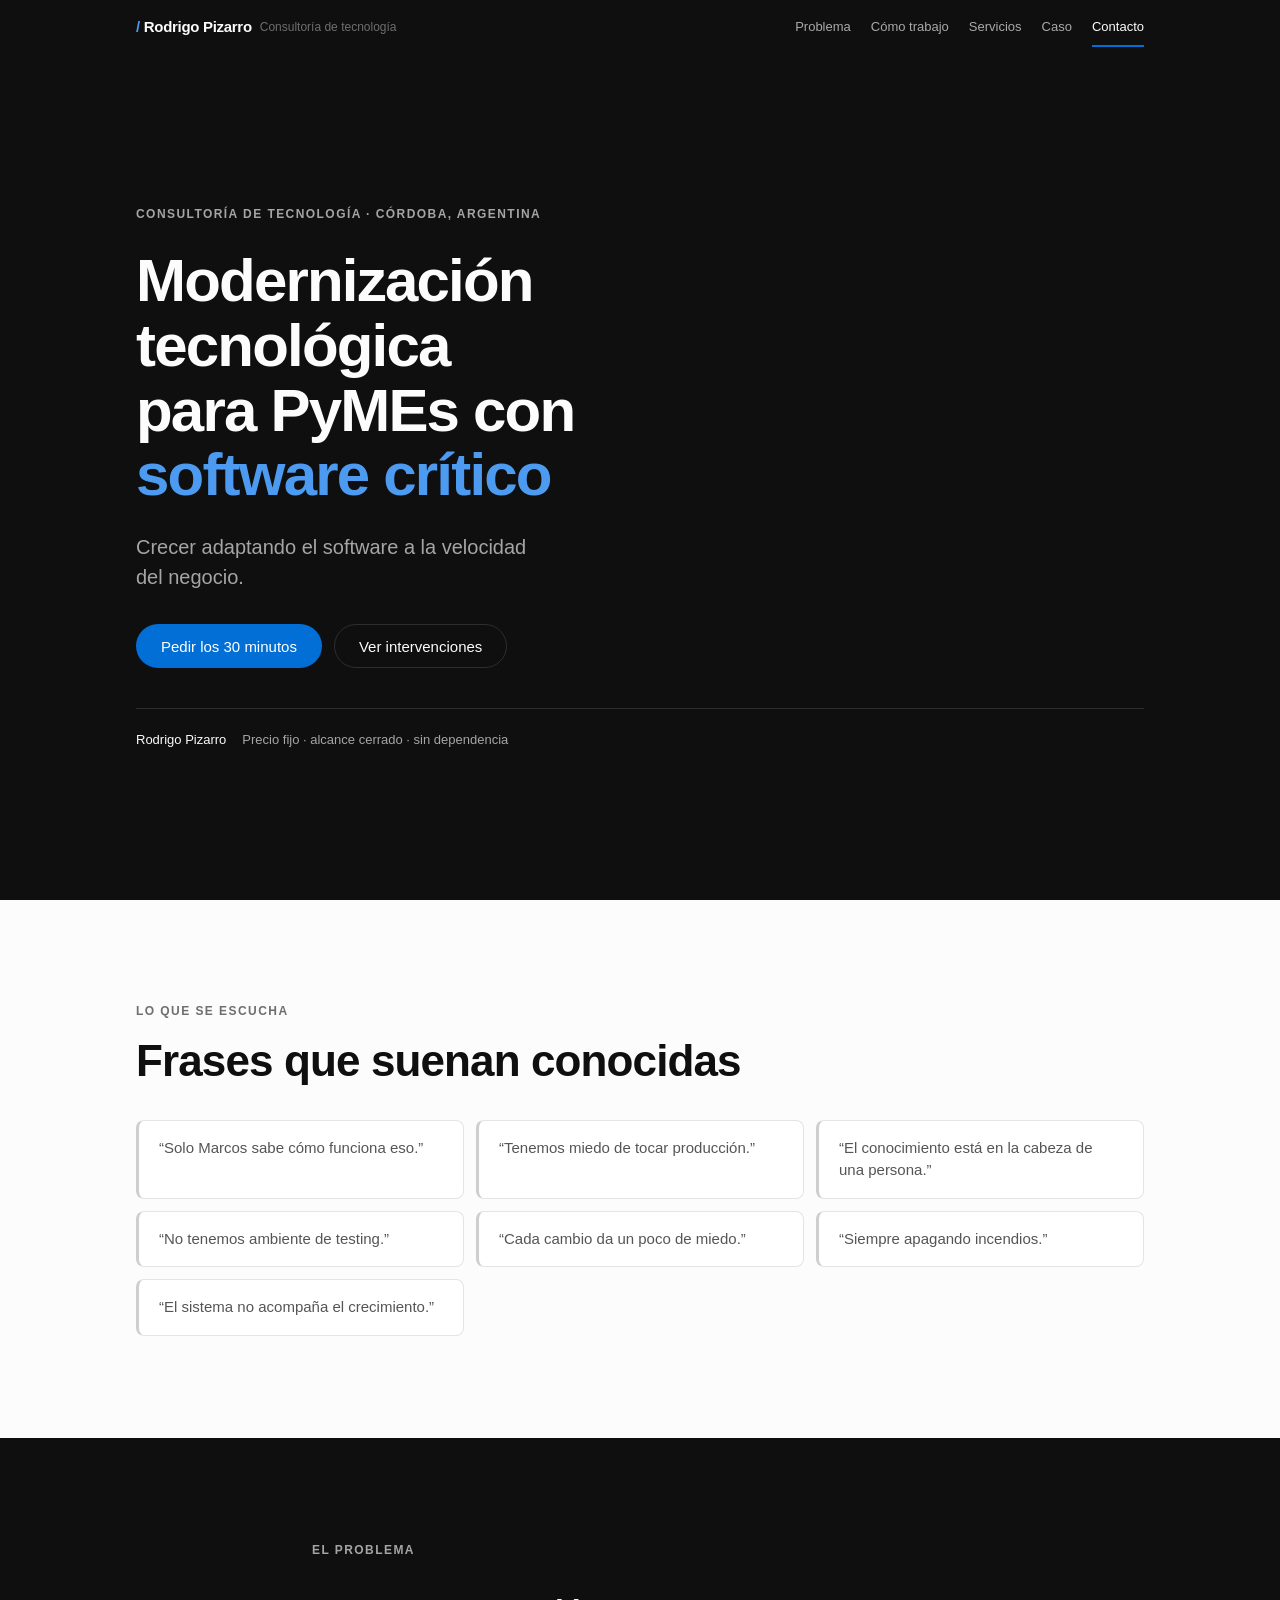
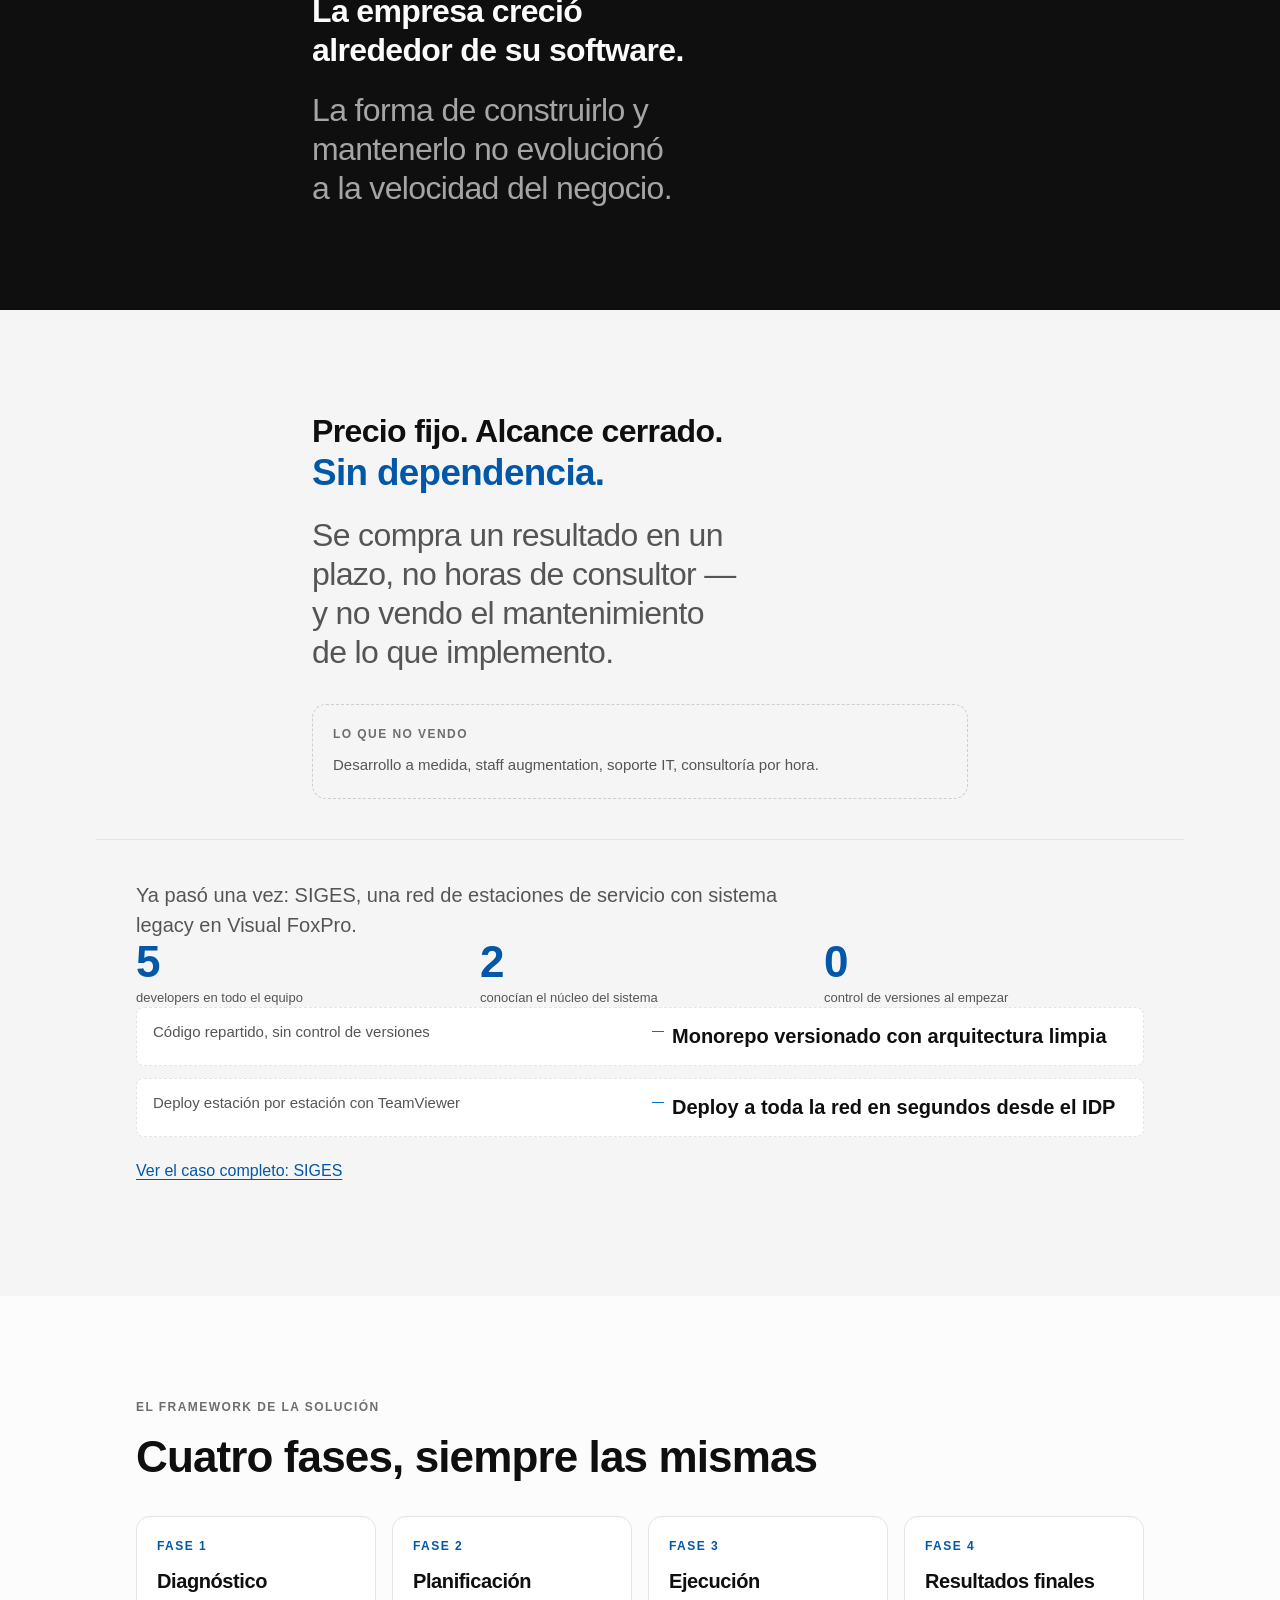
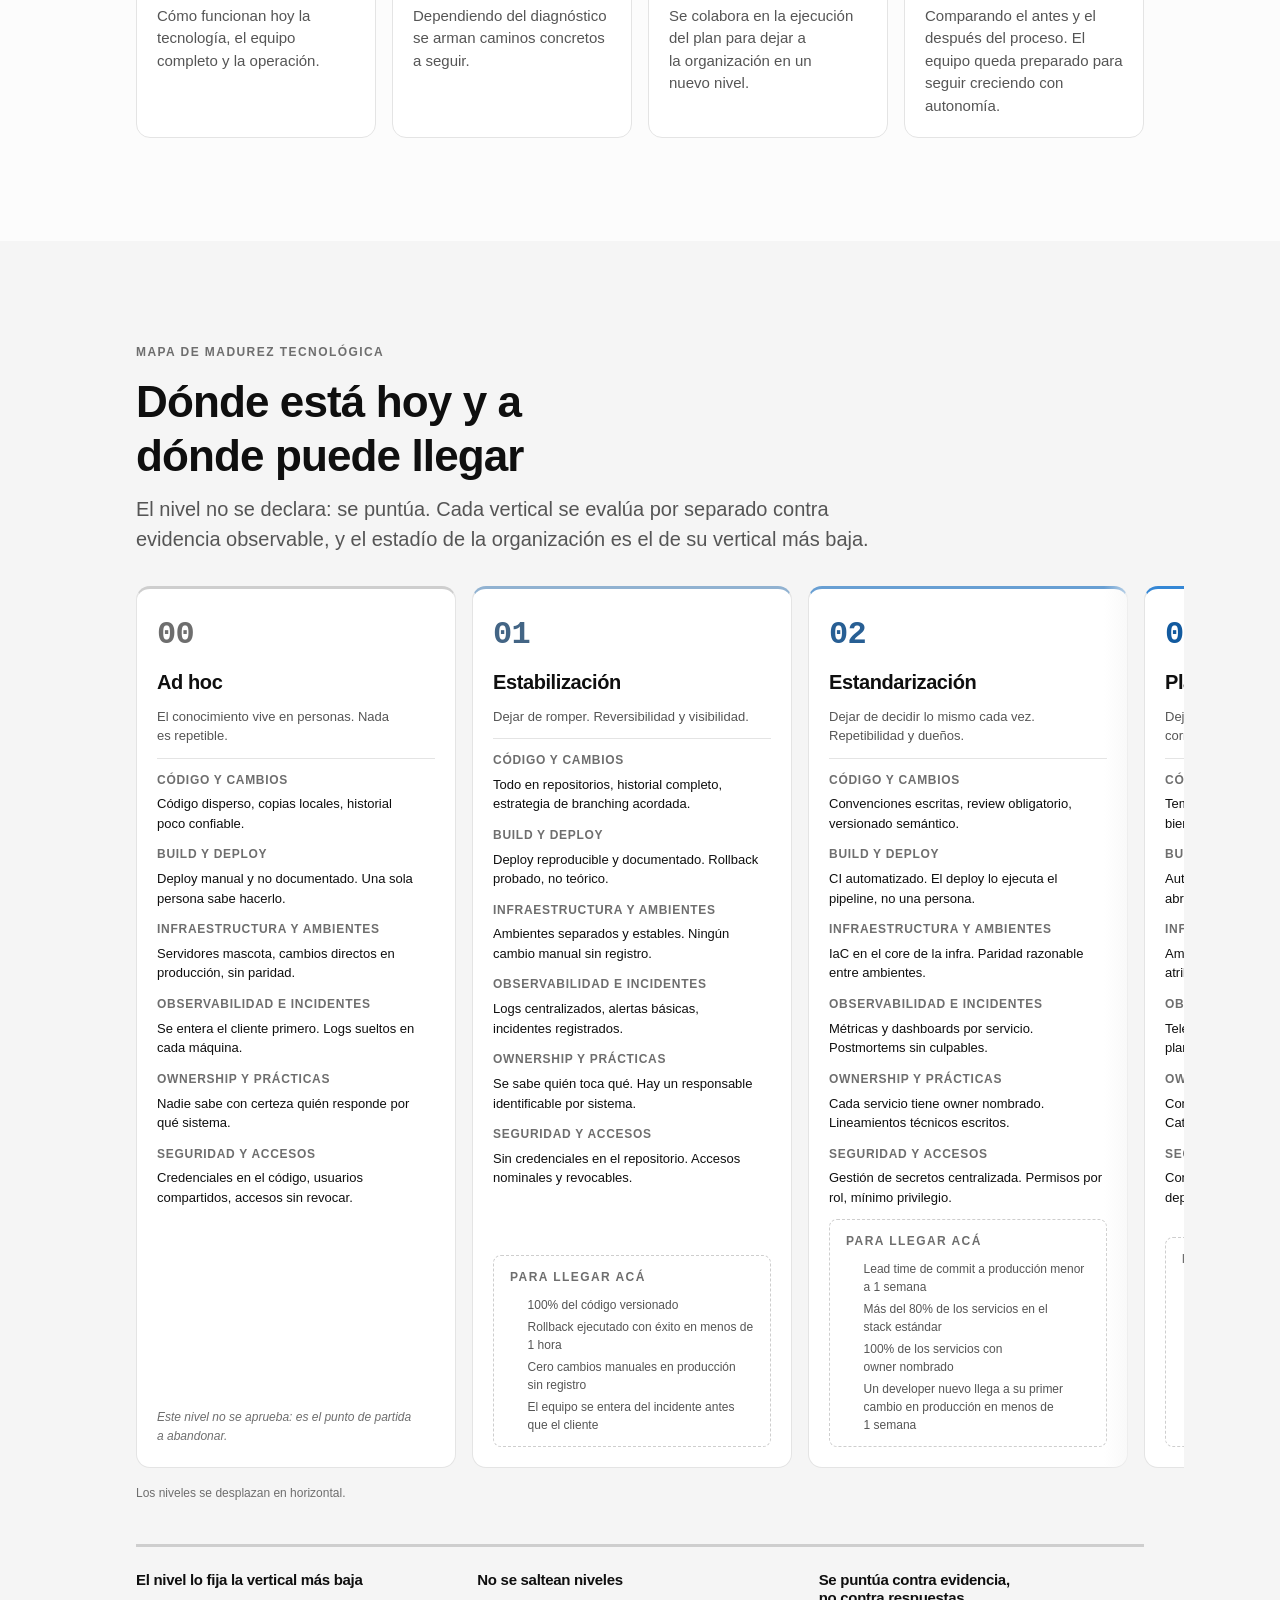
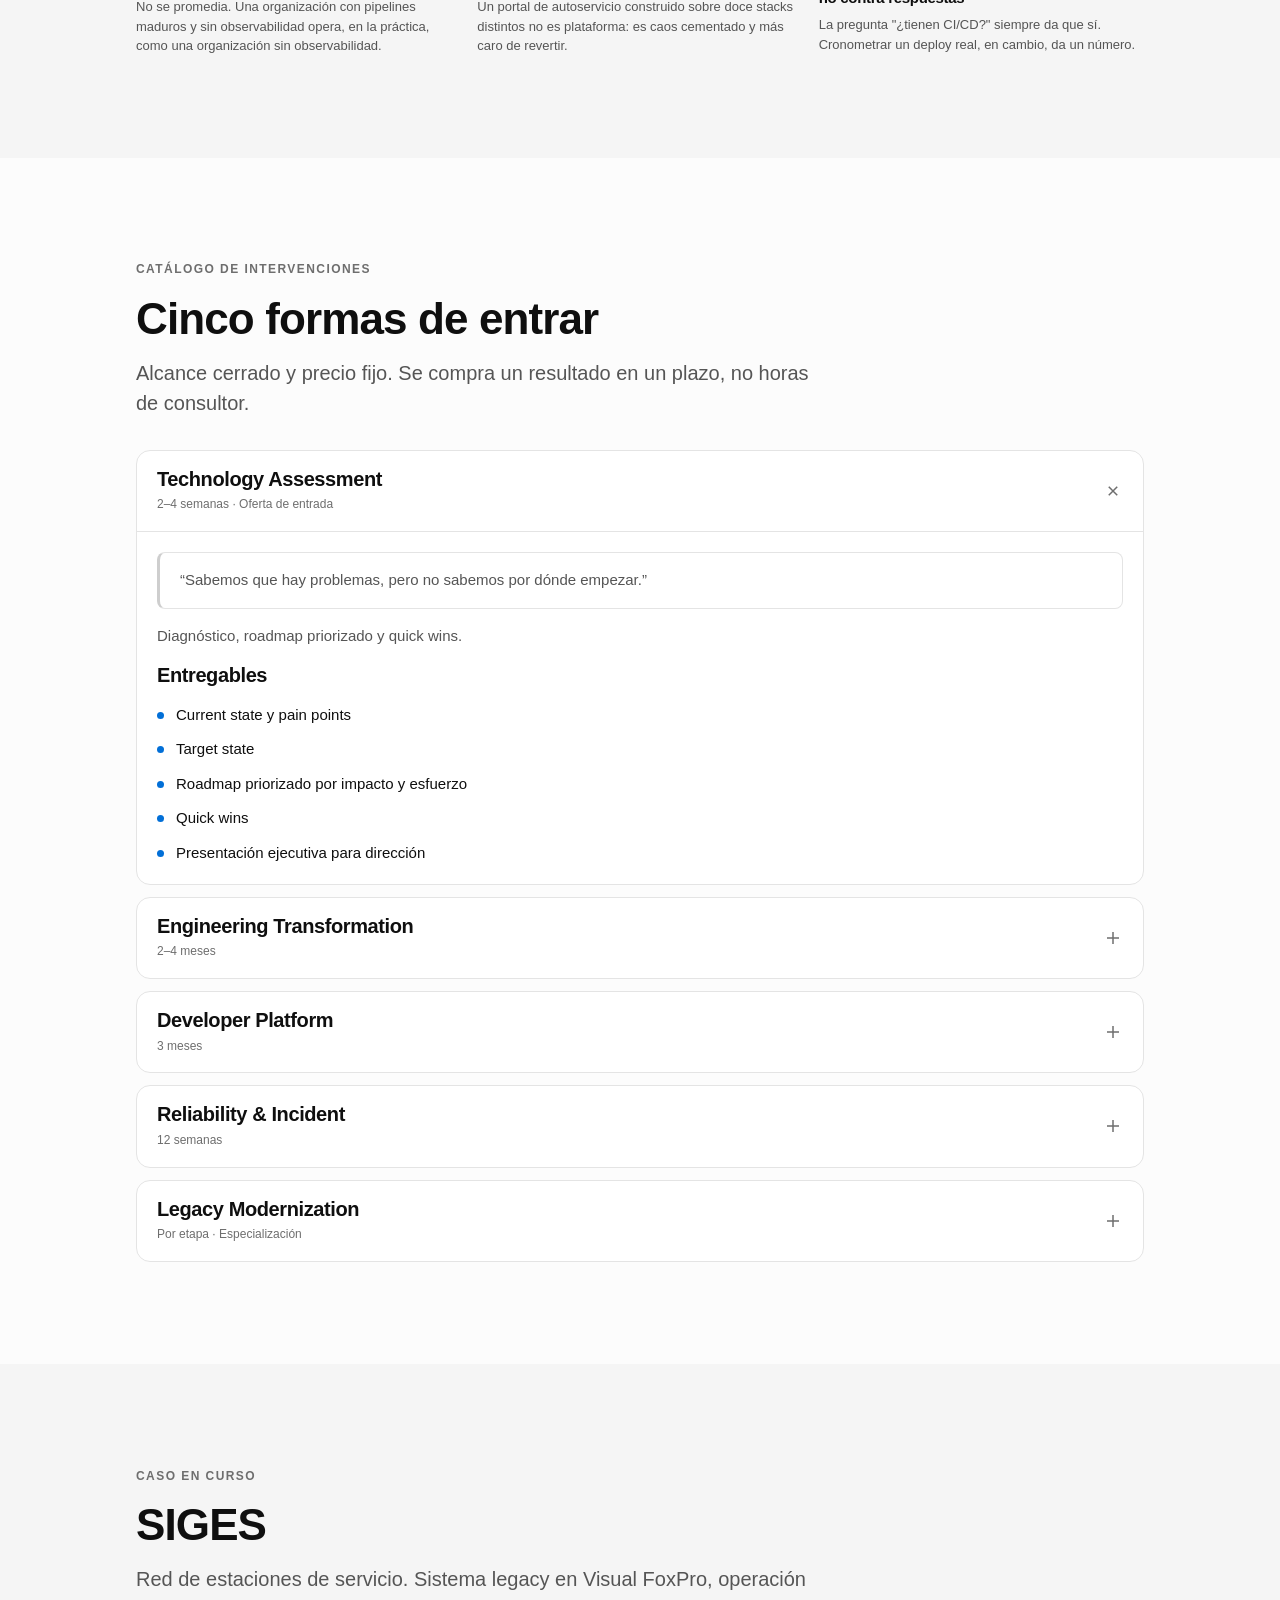
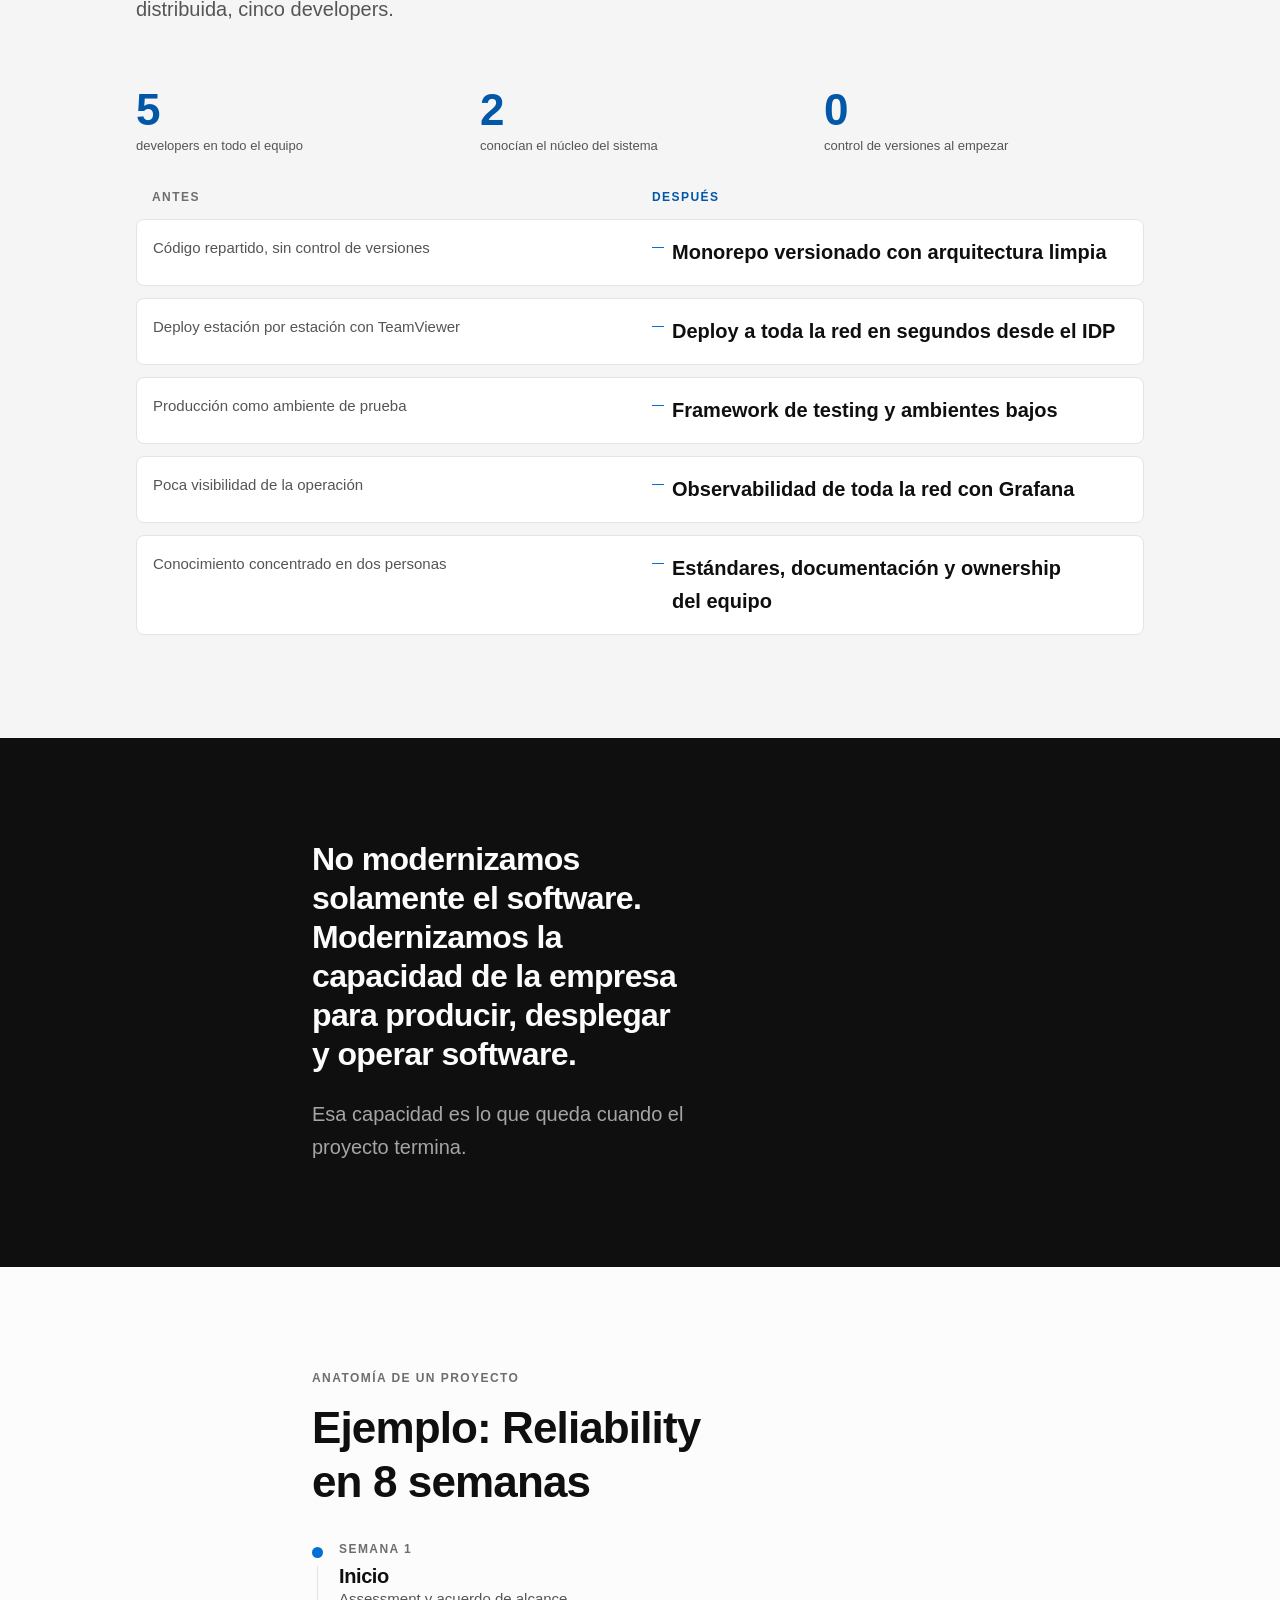
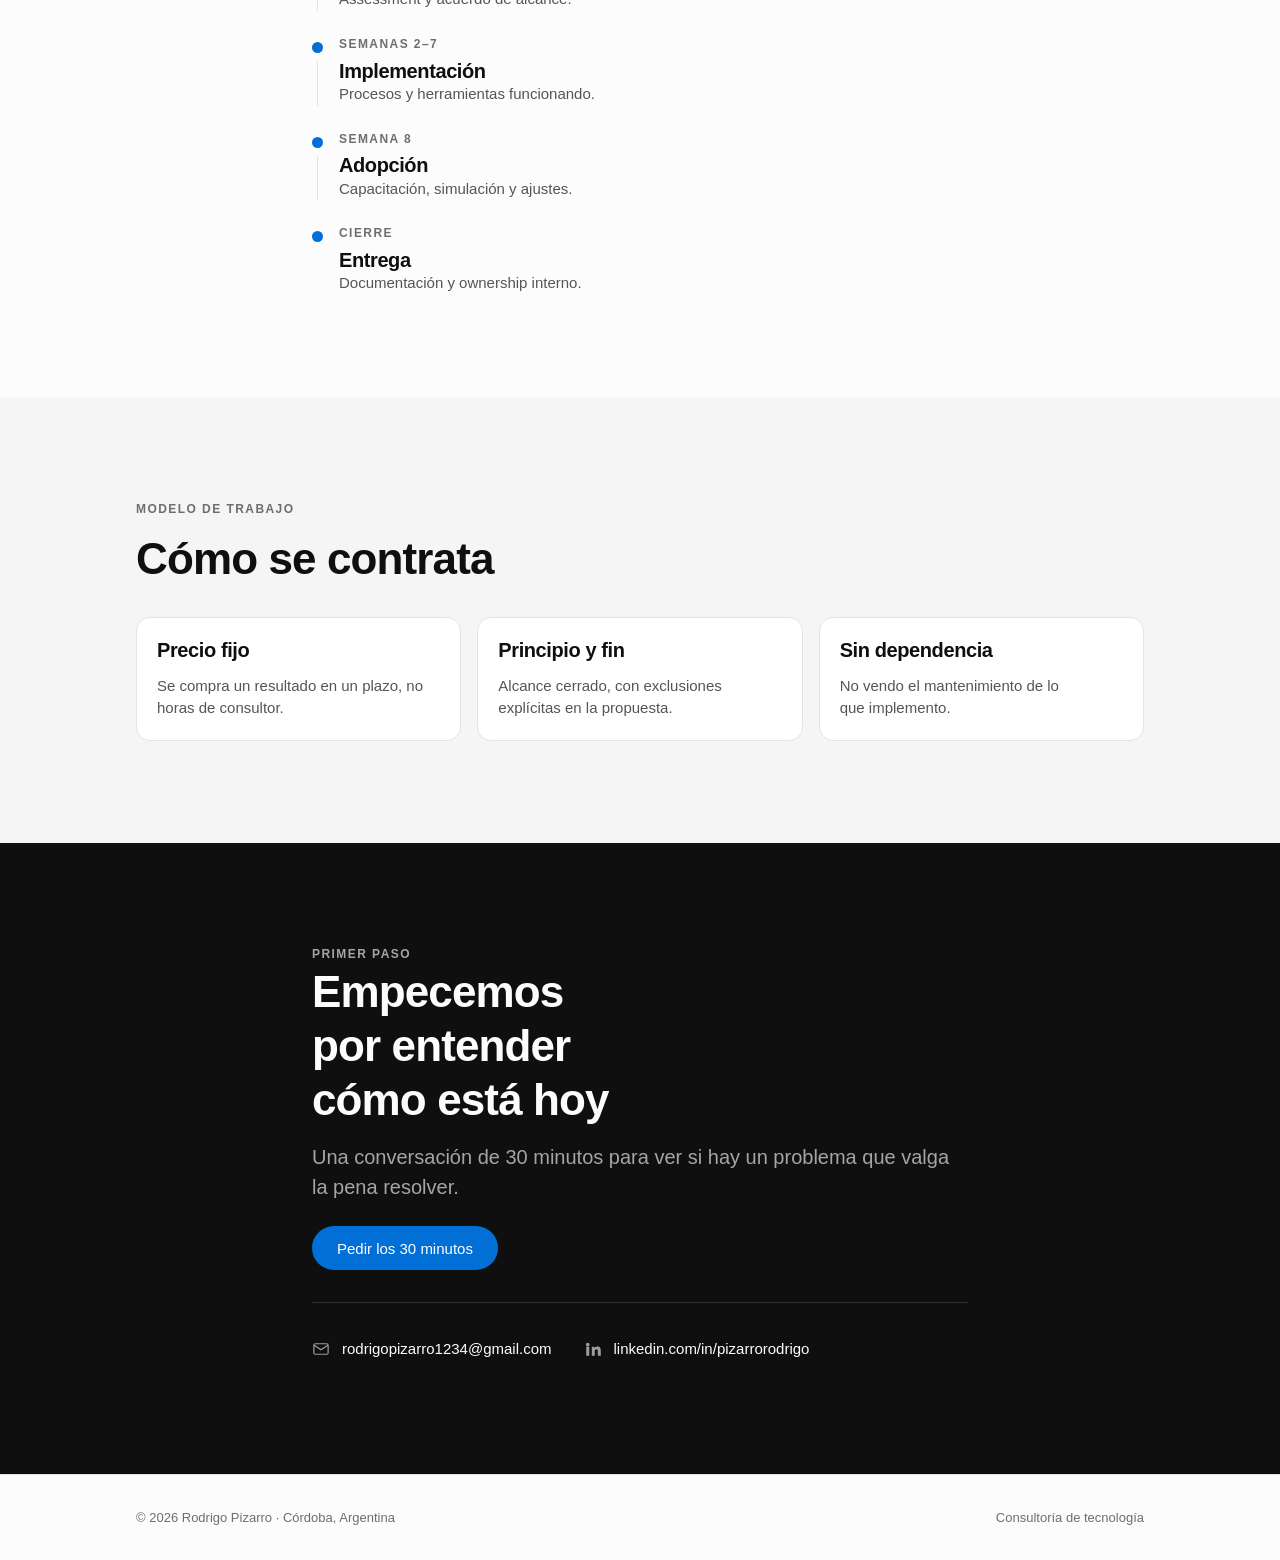
==== commit 6555844e: "Refactor" ====
--- a/index.html
+++ b/index.html
@@ -16,7 +16,9 @@
 <meta property="og:title" content="Modernización tecnológica para PyMEs con software crítico">
 <meta property="og:description" content="Crecer adaptando el software a la velocidad del negocio.">
 <meta property="og:url" content="https://antiloope.github.io/consulting/">
-<meta property="og:image" content="https://antiloope.github.io/consulting/assets/img/og.png"><!-- TODO: falta subir la imagen -->
+<meta property="og:image" content="https://antiloope.github.io/consulting/assets/img/og.png">
+<meta property="og:image:width" content="1200">
+<meta property="og:image:height" content="630">
 <meta name="twitter:card" content="summary_large_image">
 
 <meta name="theme-color" content="#fcfcfc" media="(prefers-color-scheme: light)">
@@ -85,7 +87,7 @@
       </p>
 
       <div class="cluster hero__actions">
-        <a class="btn btn--primary" href="#contacto">Agendar 30 minutos</a>
+        <a class="btn btn--primary" href="#contacto">Pedir los 30 minutos</a>
         <a class="btn btn--ghost" href="#servicios">Ver intervenciones</a>
       </div>
 
@@ -132,6 +134,81 @@
       <p class="statement statement--muted reveal">
         La forma de construirlo y mantenerlo no evolucionó a la velocidad del negocio.
       </p>
+    </div>
+  </section>
+
+  <!-- ========================================================================
+       03b · COMPROMISO + ANTICIPO DE PRUEBA
+       El diferencial (precio fijo / alcance cerrado / sin dependencia) más un
+       adelanto comprimido del caso SIGES, en la misma sección: los dos
+       responden lo mismo antes de entrar al framework — "¿por qué vos, y hay
+       alguien real que ya lo haya probado?". El caso completo sigue en #caso;
+       .not-selling vive acá (se sacó de #modelo, que se queda con el detalle
+       contractual de las 3 tarjetas).
+       ======================================================================== -->
+  <section class="section section--alt" id="compromiso" aria-labelledby="compromiso-title">
+    <div class="container container--narrow">
+      <h2 class="statement reveal" id="compromiso-title">
+        Precio fijo. Alcance cerrado. <em>Sin dependencia.</em>
+      </h2>
+      <p class="statement statement--muted reveal">
+        Se compra un resultado en un plazo, no horas de consultor — y no vendo
+        el mantenimiento de lo que implemento.
+      </p>
+
+      <div class="not-selling reveal">
+        <p class="not-selling__label">Lo que no vendo</p>
+        <p class="not-selling__list">
+          Desarrollo a medida, staff augmentation, soporte IT, consultoría por hora.
+        </p>
+      </div>
+    </div>
+
+    <div class="container proof-teaser reveal">
+      <p class="lede proof-teaser__lede">
+        Ya pasó una vez: SIGES, una red de estaciones de servicio con sistema
+        legacy en Visual FoxPro.
+      </p>
+
+      <div class="case__stats case__stats--compact">
+        <div class="stat">
+          <p class="stat__value">5</p>
+          <p class="stat__label">developers en todo el equipo</p>
+        </div>
+        <div class="stat">
+          <p class="stat__value">2</p>
+          <p class="stat__label">conocían el núcleo del sistema</p>
+        </div>
+        <div class="stat">
+          <p class="stat__value">0</p>
+          <p class="stat__label">control de versiones al empezar</p>
+        </div>
+      </div>
+
+      <div class="compare compare--compact">
+        <div class="compare__row">
+          <div class="compare__side">
+            <p class="compare__label">Antes</p>
+            <p class="compare__before">Código repartido, sin control de versiones</p>
+          </div>
+          <div class="compare__side">
+            <p class="compare__label compare__label--after">Después</p>
+            <p class="compare__after">Monorepo versionado con arquitectura limpia</p>
+          </div>
+        </div>
+        <div class="compare__row">
+          <div class="compare__side">
+            <p class="compare__label">Antes</p>
+            <p class="compare__before">Deploy estación por estación con TeamViewer</p>
+          </div>
+          <div class="compare__side">
+            <p class="compare__label compare__label--after">Después</p>
+            <p class="compare__after">Deploy a toda la red en segundos desde el IDP</p>
+          </div>
+        </div>
+      </div>
+
+      <a class="proof-teaser__link" href="#caso">Ver el caso completo: SIGES</a>
     </div>
   </section>
 
@@ -171,9 +248,11 @@
   </section>
 
   <!-- ========================================================================
-       05 · MAPA DE MADUREZ — 5 niveles (00 a 04)
-       REVISAR: en el deck, los niveles 00 y 01 comparten descripción.
-       El texto de 00 de acá es una propuesta, cambiala. Ver CONTENT.md § 3.
+       05 · MAPA DE MADUREZ — matriz de 6 verticales × 5 niveles (00 a 04).
+       Una <li> por nivel; adentro, un <dl> con las 6 verticales. Se desliza
+       horizontal con scroll-snap nativo (sin JS) porque el contenido de cada
+       nivel necesita más ancho del que una grilla de 5 columnas puede darle
+       sin volverse ilegible. Ver CONTENT.md § 2 antes de agregar una vertical.
        ======================================================================== -->
   <section class="section section--alt" id="madurez" aria-labelledby="madurez-title">
     <div class="container">
@@ -181,38 +260,146 @@
         <p class="section__eyebrow">Mapa de madurez tecnológica</p>
         <h2 class="section__title" id="madurez-title">Dónde está hoy y a dónde puede llegar</h2>
         <p class="lede">
-          Cada organización es distinta. Con el diagnóstico inicial el objetivo es comprender
-          el estadío de madurez tecnológica actual y planificar a qué nuevo nivel se pretende llegar.
+          El nivel no se declara: se puntúa. Cada vertical se evalúa por separado contra
+          evidencia observable, y el estadío de la organización es el de su vertical más baja.
         </p>
       </div>
 
-      <ol class="levels reveal">
-        <li class="level" data-level="0">
-          <p class="level__num">00</p>
-          <h3 class="level__name">Ad hoc</h3>
-          <p class="level__desc">Sin versionado, deploys manuales, conocimiento tácito.</p>
-        </li>
-        <li class="level" data-level="1">
-          <p class="level__num">01</p>
-          <h3 class="level__name">Estabilización</h3>
-          <p class="level__desc">Versionado, ambientes, incidentes.</p>
-        </li>
-        <li class="level" data-level="2">
-          <p class="level__num">02</p>
-          <h3 class="level__name">Estandarización</h3>
-          <p class="level__desc">Stack, prácticas, lineamientos, ownership.</p>
-        </li>
-        <li class="level" data-level="3">
-          <p class="level__num">03</p>
-          <h3 class="level__name">Plataforma</h3>
-          <p class="level__desc">IDP, CI/CD, costos de infraestructura.</p>
-        </li>
-        <li class="level" data-level="4">
-          <p class="level__num">04</p>
-          <h3 class="level__name">Escalado</h3>
-          <p class="level__desc">SRE, métricas, on-call, SLA, soporte.</p>
-        </li>
-      </ol>
+      <div class="levels-wrap reveal">
+        <ol class="levels" tabindex="0" aria-label="Niveles de madurez, del 00 al 04. Cada tarjeta puntúa las mismas seis verticales.">
+          <li class="level" data-level="0">
+            <p class="level__num">00</p>
+            <h3 class="level__name">Ad hoc</h3>
+            <p class="level__thesis">El conocimiento vive en personas. Nada es repetible.</p>
+            <dl class="level__verticals">
+              <div><dt>Código y cambios</dt><dd>Código disperso, copias locales, historial poco confiable.</dd></div>
+              <div><dt>Build y deploy</dt><dd>Deploy manual y no documentado. Una sola persona sabe hacerlo.</dd></div>
+              <div><dt>Infraestructura y ambientes</dt><dd>Servidores mascota, cambios directos en producción, sin paridad.</dd></div>
+              <div><dt>Observabilidad e incidentes</dt><dd>Se entera el cliente primero. Logs sueltos en cada máquina.</dd></div>
+              <div><dt>Ownership y prácticas</dt><dd>Nadie sabe con certeza quién responde por qué sistema.</dd></div>
+              <div><dt>Seguridad y accesos</dt><dd>Credenciales en el código, usuarios compartidos, accesos sin revocar.</dd></div>
+            </dl>
+            <p class="level__note">Este nivel no se aprueba: es el punto de partida a abandonar.</p>
+          </li>
+
+          <li class="level" data-level="1">
+            <p class="level__num">01</p>
+            <h3 class="level__name">Estabilización</h3>
+            <p class="level__thesis">Dejar de romper. Reversibilidad y visibilidad.</p>
+            <dl class="level__verticals">
+              <div><dt>Código y cambios</dt><dd>Todo en repositorios, historial completo, estrategia de branching acordada.</dd></div>
+              <div><dt>Build y deploy</dt><dd>Deploy reproducible y documentado. Rollback probado, no teórico.</dd></div>
+              <div><dt>Infraestructura y ambientes</dt><dd>Ambientes separados y estables. Ningún cambio manual sin registro.</dd></div>
+              <div><dt>Observabilidad e incidentes</dt><dd>Logs centralizados, alertas básicas, incidentes registrados.</dd></div>
+              <div><dt>Ownership y prácticas</dt><dd>Se sabe quién toca qué. Hay un responsable identificable por sistema.</dd></div>
+              <div><dt>Seguridad y accesos</dt><dd>Sin credenciales en el repositorio. Accesos nominales y revocables.</dd></div>
+            </dl>
+            <div class="level__gate">
+              <p class="level__gate-label">Para llegar acá</p>
+              <ul>
+                <li>100% del código versionado</li>
+                <li>Rollback ejecutado con éxito en menos de 1 hora</li>
+                <li>Cero cambios manuales en producción sin registro</li>
+                <li>El equipo se entera del incidente antes que el cliente</li>
+              </ul>
+            </div>
+          </li>
+
+          <li class="level" data-level="2">
+            <p class="level__num">02</p>
+            <h3 class="level__name">Estandarización</h3>
+            <p class="level__thesis">Dejar de decidir lo mismo cada vez. Repetibilidad y dueños.</p>
+            <dl class="level__verticals">
+              <div><dt>Código y cambios</dt><dd>Convenciones escritas, review obligatorio, versionado semántico.</dd></div>
+              <div><dt>Build y deploy</dt><dd>CI automatizado. El deploy lo ejecuta el pipeline, no una persona.</dd></div>
+              <div><dt>Infraestructura y ambientes</dt><dd>IaC en el core de la infra. Paridad razonable entre ambientes.</dd></div>
+              <div><dt>Observabilidad e incidentes</dt><dd>Métricas y dashboards por servicio. Postmortems sin culpables.</dd></div>
+              <div><dt>Ownership y prácticas</dt><dd>Cada servicio tiene owner nombrado. Lineamientos técnicos escritos.</dd></div>
+              <div><dt>Seguridad y accesos</dt><dd>Gestión de secretos centralizada. Permisos por rol, mínimo privilegio.</dd></div>
+            </dl>
+            <div class="level__gate">
+              <p class="level__gate-label">Para llegar acá</p>
+              <ul>
+                <li>Lead time de commit a producción menor a 1 semana</li>
+                <li>Más del 80% de los servicios en el stack estándar</li>
+                <li>100% de los servicios con owner nombrado</li>
+                <li>Un developer nuevo llega a su primer cambio en producción en menos de 1 semana</li>
+              </ul>
+            </div>
+          </li>
+
+          <li class="level" data-level="3">
+            <p class="level__num">03</p>
+            <h3 class="level__name">Plataforma</h3>
+            <p class="level__thesis">Dejar de tener un cuello de botella. El camino correcto es el más fácil.</p>
+            <dl class="level__verticals">
+              <div><dt>Código y cambios</dt><dd>Templates y scaffolding: un servicio nuevo nace bien configurado.</dd></div>
+              <div><dt>Build y deploy</dt><dd>Autoservicio: cualquier developer despliega sin abrir un ticket a infraestructura.</dd></div>
+              <div><dt>Infraestructura y ambientes</dt><dd>Ambientes efímeros on-demand. Costo atribuido por equipo o producto.</dd></div>
+              <div><dt>Observabilidad e incidentes</dt><dd>Telemetría estándar incluida por default en la plantilla del servicio.</dd></div>
+              <div><dt>Ownership y prácticas</dt><dd>Contrato explícito entre plataforma y producto. Catálogo de servicios.</dd></div>
+              <div><dt>Seguridad y accesos</dt><dd>Controles embebidos en el pipeline: escaneo de dependencias y políticas.</dd></div>
+            </dl>
+            <div class="level__gate">
+              <p class="level__gate-label">Para llegar acá</p>
+              <ul>
+                <li>Servicio nuevo en producción en menos de 1 día, sin intervención de infraestructura</li>
+                <li>Frecuencia de deploy diaria</li>
+                <li>Costo de infraestructura atribuible por equipo</li>
+                <li>Más del 90% de los deploys pasan por el camino estándar</li>
+              </ul>
+            </div>
+          </li>
+
+          <li class="level" data-level="4">
+            <p class="level__num">04</p>
+            <h3 class="level__name">Escalado</h3>
+            <p class="level__thesis">Dejar de operar por intuición. Previsibilidad y compromisos explícitos.</p>
+            <dl class="level__verticals">
+              <div><dt>Código y cambios</dt><dd>Cambios chicos y continuos, feature flags, deploy desacoplado del release.</dd></div>
+              <div><dt>Build y deploy</dt><dd>Deploy on-demand con entrega progresiva: canary, blue-green.</dd></div>
+              <div><dt>Infraestructura y ambientes</dt><dd>Capacidad planificada, autoscaling, optimización de costo continua.</dd></div>
+              <div><dt>Observabilidad e incidentes</dt><dd>SLI y SLO medidos, error budget que influye el roadmap, on-call formal.</dd></div>
+              <div><dt>Ownership y prácticas</dt><dd>Equipos autónomos, responsables de su servicio de punta a punta.</dd></div>
+              <div><dt>Seguridad y accesos</dt><dd>Auditoría continua, trazabilidad de cambios, cumplimiento demostrable.</dd></div>
+            </dl>
+            <div class="level__gate">
+              <p class="level__gate-label">Para llegar acá</p>
+              <ul>
+                <li>SLOs definidos y medidos en los servicios críticos</li>
+                <li>MTTR menor a 1 hora</li>
+                <li>Tasa de fallo de cambios por debajo del 15%</li>
+                <li>On-call rotativo, con runbooks y compensación definida</li>
+              </ul>
+            </div>
+          </li>
+        </ol>
+        <p class="levels-hint">Los niveles se desplazan en horizontal.</p>
+      </div>
+
+      <div class="grid grid--3 model-rules reveal">
+        <div class="model-rule">
+          <h3 class="model-rule__title">El nivel lo fija la vertical más baja</h3>
+          <p class="model-rule__body">
+            No se promedia. Una organización con pipelines maduros y sin observabilidad
+            opera, en la práctica, como una organización sin observabilidad.
+          </p>
+        </div>
+        <div class="model-rule">
+          <h3 class="model-rule__title">No se saltean niveles</h3>
+          <p class="model-rule__body">
+            Un portal de autoservicio construido sobre doce stacks distintos no es
+            plataforma: es caos cementado y más caro de revertir.
+          </p>
+        </div>
+        <div class="model-rule">
+          <h3 class="model-rule__title">Se puntúa contra evidencia, no contra respuestas</h3>
+          <p class="model-rule__body">
+            La pregunta "¿tienen CI/CD?" siempre da que sí. Cronometrar un deploy real,
+            en cambio, da un número.
+          </p>
+        </div>
+      </div>
     </div>
   </section>
 
@@ -234,7 +421,7 @@
         <details class="disclosure" open>
           <summary class="disclosure__summary">
             <span class="disclosure__titles">
-              <span class="disclosure__name">Technology Assessment</span>
+              <h3 class="disclosure__name">Technology Assessment</h3>
               <span class="disclosure__meta">2–4 semanas · Oferta de entrada</span>
             </span>
             <svg class="disclosure__icon" viewBox="0 0 20 20" fill="none" stroke="currentColor" stroke-width="1.5" aria-hidden="true"><path d="M10 4v12M4 10h12"/></svg>
@@ -257,7 +444,7 @@
         <details class="disclosure">
           <summary class="disclosure__summary">
             <span class="disclosure__titles">
-              <span class="disclosure__name">Engineering Transformation</span>
+              <h3 class="disclosure__name">Engineering Transformation</h3>
               <span class="disclosure__meta">2–4 meses</span>
             </span>
             <svg class="disclosure__icon" viewBox="0 0 20 20" fill="none" stroke="currentColor" stroke-width="1.5" aria-hidden="true"><path d="M10 4v12M4 10h12"/></svg>
@@ -289,7 +476,7 @@
         <details class="disclosure">
           <summary class="disclosure__summary">
             <span class="disclosure__titles">
-              <span class="disclosure__name">Developer Platform</span>
+              <h3 class="disclosure__name">Developer Platform</h3>
               <span class="disclosure__meta">3 meses</span>
             </span>
             <svg class="disclosure__icon" viewBox="0 0 20 20" fill="none" stroke="currentColor" stroke-width="1.5" aria-hidden="true"><path d="M10 4v12M4 10h12"/></svg>
@@ -310,7 +497,7 @@
         <details class="disclosure">
           <summary class="disclosure__summary">
             <span class="disclosure__titles">
-              <span class="disclosure__name">Reliability &amp; Incident</span>
+              <h3 class="disclosure__name">Reliability &amp; Incident</h3>
               <span class="disclosure__meta">12 semanas</span><!-- REVISAR: el ejemplo de proyecto usa 8 semanas -->
             </span>
             <svg class="disclosure__icon" viewBox="0 0 20 20" fill="none" stroke="currentColor" stroke-width="1.5" aria-hidden="true"><path d="M10 4v12M4 10h12"/></svg>
@@ -345,7 +532,7 @@
         <details class="disclosure">
           <summary class="disclosure__summary">
             <span class="disclosure__titles">
-              <span class="disclosure__name">Legacy Modernization</span>
+              <h3 class="disclosure__name">Legacy Modernization</h3>
               <span class="disclosure__meta">Por etapa · Especialización</span>
             </span>
             <svg class="disclosure__icon" viewBox="0 0 20 20" fill="none" stroke="currentColor" stroke-width="1.5" aria-hidden="true"><path d="M10 4v12M4 10h12"/></svg>
@@ -399,7 +586,7 @@
       <div class="compare reveal">
         <div class="compare__head">
           <p class="compare__label">Antes</p>
-          <p class="compare__label">Después</p>
+          <p class="compare__label compare__label--after">Después</p>
         </div>
 
         <div class="compare__row">
@@ -408,7 +595,7 @@
             <p class="compare__before">Código repartido, sin control de versiones</p>
           </div>
           <div class="compare__side">
-            <p class="compare__label">Después</p>
+            <p class="compare__label compare__label--after">Después</p>
             <p class="compare__after">Monorepo versionado con arquitectura limpia</p>
           </div>
         </div>
@@ -419,7 +606,7 @@
             <p class="compare__before">Deploy estación por estación con TeamViewer</p>
           </div>
           <div class="compare__side">
-            <p class="compare__label">Después</p>
+            <p class="compare__label compare__label--after">Después</p>
             <p class="compare__after">Deploy a toda la red en segundos desde el IDP</p>
           </div>
         </div>
@@ -430,7 +617,7 @@
             <p class="compare__before">Producción como ambiente de prueba</p>
           </div>
           <div class="compare__side">
-            <p class="compare__label">Después</p>
+            <p class="compare__label compare__label--after">Después</p>
             <p class="compare__after">Framework de testing y ambientes bajos</p>
           </div>
         </div>
@@ -441,7 +628,7 @@
             <p class="compare__before">Poca visibilidad de la operación</p>
           </div>
           <div class="compare__side">
-            <p class="compare__label">Después</p>
+            <p class="compare__label compare__label--after">Después</p>
             <p class="compare__after">Observabilidad de toda la red con Grafana</p>
           </div>
         </div>
@@ -452,7 +639,7 @@
             <p class="compare__before">Conocimiento concentrado en dos personas</p>
           </div>
           <div class="compare__side">
-            <p class="compare__label">Después</p>
+            <p class="compare__label compare__label--after">Después</p>
             <p class="compare__after">Estándares, documentación y ownership del equipo</p>
           </div>
         </div>
@@ -547,13 +734,6 @@
           <p class="card__body">No vendo el mantenimiento de lo que implemento.</p>
         </div>
       </div>
-
-      <div class="not-selling reveal">
-        <p class="not-selling__label">Lo que no vendo</p>
-        <p class="not-selling__list">
-          Desarrollo a medida, staff augmentation, soporte IT, consultoría por hora.
-        </p>
-      </div>
     </div>
   </section>
 
@@ -569,8 +749,8 @@
       </p>
 
       <div class="cluster reveal" style="margin-top: var(--sp-6)">
-        <a class="btn btn--primary" href="mailto:rodrigopizarro1234@gmail.com?subject=Consulta%20-%20Modernizaci%C3%B3n%20tecnol%C3%B3gica">
-          Escribir un mail
+        <a class="btn btn--primary" href="mailto:rodrigopizarro1234@gmail.com?subject=Consulta%20-%20Modernizaci%C3%B3n%20tecnol%C3%B3gica&amp;body=Empresa%3A%20%0ACantidad%20de%20developers%3A%20%0AQu%C3%A9%20est%C3%A1%20pasando%20hoy%3A%20%0A%0A">
+          Pedir los 30 minutos
         </a>
       </div>
 
@@ -601,7 +781,7 @@
 
 <!-- CTA fija de mobile -->
 <div class="cta-bar" data-cta-bar>
-  <a class="btn btn--primary" href="#contacto">Agendar 30 minutos</a>
+  <a class="btn btn--primary" href="#contacto">Pedir los 30 minutos</a>
 </div>
 
 <script>document.getElementById('year').textContent = new Date().getFullYear();</script>
--- a/assets/css/tokens.css
+++ b/assets/css/tokens.css
@@ -113,6 +113,7 @@
   /* ---- Layout ---------------------------------------------------------- */
   --container: 68rem;         /* 1088px */
   --container-narrow: 46rem;  /* 736px — texto de lectura */
+  --level-card-w: 20rem;      /* 320px — ancho de cada tarjeta del mapa de madurez */
   --gutter: clamp(1.25rem, 5vw, 2.5rem);
   --section-py: clamp(3.5rem, 8vw, 6.5rem);
   --header-h: 3.5rem;
--- a/assets/css/layout.css
+++ b/assets/css/layout.css
@@ -218,9 +218,18 @@
 .cta-bar[data-visible="true"] { transform: translateY(0); }
 .cta-bar .btn { width: 100%; }
 
-@media (min-width: 48em) { .cta-bar { display: none; } }
+/* En tablet (donde antes no había ni nav ni CTA) el botón deja de estirarse
+   de punta a punta: se centra a un ancho de botón normal. */
+@media (min-width: 40em) {
+  .cta-bar { display: flex; justify-content: center; }
+  .cta-bar .btn { width: auto; min-width: 16rem; }
+}
+
+/* Se oculta recién cuando aparece el nav de anclas (64em), no antes: entre
+   48em y 64em (tablet) no hay ni nav ni CTA fija si se corta acá. */
+@media (min-width: 64em) { .cta-bar { display: none; } }
 
 /* Espacio al final para que la CTA fija no tape el footer */
-@media (max-width: 47.99em) {
+@media (max-width: 63.99em) {
   .site-footer { padding-bottom: calc(var(--sp-20) + env(safe-area-inset-bottom)); }
 }
--- a/assets/css/components.css
+++ b/assets/css/components.css
@@ -114,17 +114,53 @@
   color: var(--text-muted);
   line-height: var(--lh-normal);
 }
-/* ---- Escala de madurez ---------------------------------------------------- */
-.levels { display: grid; gap: var(--sp-3); grid-template-columns: 1fr; }
-@media (min-width: 48em) { .levels { grid-template-columns: repeat(5, 1fr); } }
+/* ---- Escala de madurez: matriz de niveles ----------------------------------
+   Una <li> por nivel (00–04). Cada una puntúa las mismas 6 verticales, así
+   que necesita más ancho del que una grilla de 5 columnas puede dar sin
+   volverse ilegible: se desliza horizontal con scroll-snap nativo, sin JS.
+   `tabindex` en el <ol> lo hace enfocable y scrolleable con flechas.
+   ---------------------------------------------------------------------------- */
+.levels-wrap { position: relative; }
+.levels {
+  display: flex;
+  gap: var(--sp-4);
+  overflow-x: auto;
+  overscroll-behavior-x: contain;
+  scroll-snap-type: x proximity;
+  scroll-padding-inline: var(--gutter);
+  margin-inline: calc(var(--gutter) * -1);
+  padding: 0 var(--gutter) var(--sp-2);
+}
+.levels:focus-visible { outline: 2px solid var(--accent); outline-offset: -2px; }
+
+/* Pista de que hay más para desplazar: se desvanece contra el fondo real
+   de la sección (--bg-alt acá; ver .section--invert más abajo). */
+.levels-wrap::after {
+  content: "";
+  position: absolute;
+  top: 0; right: 0; bottom: var(--sp-2);
+  width: var(--sp-10);
+  /* Se desvanece contra --bg-alt porque #madurez usa .section--alt.
+     Si esta matriz se reutiliza en un contexto distinto, pisar este valor. */
+  background: linear-gradient(to right, transparent, var(--bg-alt));
+  pointer-events: none;
+}
+
+.levels-hint {
+  margin-top: var(--sp-2);
+  font-size: var(--fs-xs);
+  color: var(--text-subtle);
+}
 
 .level {
+  flex: 0 0 var(--level-card-w);
+  scroll-snap-align: start;
   display: flex;
   flex-direction: column;
-  gap: var(--sp-2);
-  padding: var(--sp-4);
-  border: var(--border-width) solid var(--border);
-  border-radius: var(--radius);
+  gap: var(--sp-3);
+  padding: var(--sp-5);
+  border: var(--border-width) solid var(--border);
+  border-radius: var(--radius-lg);
   background: var(--surface);
   /* Progresión visual: cada nivel un poco más "encendido" */
   border-top: 3px solid var(--border-strong);
@@ -133,14 +169,81 @@
 .level[data-level="2"] { border-top-color: color-mix(in srgb, var(--accent) 50%, var(--border-strong)); }
 .level[data-level="3"] { border-top-color: color-mix(in srgb, var(--accent) 75%, var(--border-strong)); }
 .level[data-level="4"] { border-top-color: var(--accent); }
+
 .level__num {
   font-family: var(--font-mono);
-  font-size: var(--fs-xs);
-  color: var(--text-subtle);
+  font-size: var(--fs-2xl);
+  font-weight: var(--fw-bold);
+  letter-spacing: var(--ls-tight);
+  color: var(--text-subtle);
+}
+.level[data-level="1"] .level__num { color: color-mix(in srgb, var(--accent-text) 40%, var(--text-subtle)); }
+.level[data-level="2"] .level__num { color: color-mix(in srgb, var(--accent-text) 65%, var(--text-subtle)); }
+.level[data-level="3"] .level__num { color: color-mix(in srgb, var(--accent-text) 85%, var(--text-subtle)); }
+.level[data-level="4"] .level__num { color: var(--accent-text); }
+
+.level__name { font-size: var(--fs-lg); font-weight: var(--fw-semibold); margin-top: calc(var(--sp-1) * -1); }
+.level__thesis { font-size: var(--fs-sm); color: var(--text-muted); line-height: var(--lh-normal); }
+
+.level__verticals {
+  display: grid;
+  gap: var(--sp-3);
+  margin: 0;
+  padding-top: var(--sp-3);
+  border-top: var(--border-width) solid var(--border);
+}
+.level__verticals dt {
+  font-size: var(--fs-xs);
+  font-weight: var(--fw-semibold);
   letter-spacing: var(--ls-wide);
-}
-.level__name { font-size: var(--fs-base); font-weight: var(--fw-semibold); }
-.level__desc { font-size: var(--fs-sm); color: var(--text-muted); line-height: var(--lh-normal); }
+  text-transform: uppercase;
+  color: var(--text-subtle);
+}
+.level__verticals dd {
+  margin: var(--sp-1) 0 0;
+  font-size: var(--fs-sm);
+  color: var(--text);
+  line-height: var(--lh-normal);
+}
+
+.level__note {
+  font-size: var(--fs-xs);
+  font-style: italic;
+  color: var(--text-subtle);
+  margin-top: auto;
+  padding-top: var(--sp-2);
+}
+
+.level__gate {
+  margin-top: auto;
+  padding: var(--sp-3) var(--sp-4);
+  border: var(--border-width) dashed var(--border-strong);
+  border-radius: var(--radius);
+}
+.level__gate-label {
+  font-size: var(--fs-xs);
+  font-weight: var(--fw-semibold);
+  letter-spacing: var(--ls-caps);
+  text-transform: uppercase;
+  color: var(--text-subtle);
+  margin: 0 0 var(--sp-2);
+}
+.level__gate ul { margin: 0; padding-left: 1.1em; display: grid; gap: var(--sp-1); }
+.level__gate li { font-size: var(--fs-xs); color: var(--text-muted); line-height: var(--lh-normal); }
+
+/* ---- Reglas del modelo de madurez ------------------------------------------ */
+.model-rules {
+  margin-top: var(--sp-10);
+  padding-top: var(--sp-6);
+  border-top: 3px solid var(--border-strong);
+}
+.model-rule__title {
+  font-size: var(--fs-md);
+  font-weight: var(--fw-semibold);
+  letter-spacing: var(--ls-tight);
+  margin: 0 0 var(--sp-2);
+}
+.model-rule__body { font-size: var(--fs-sm); color: var(--text-muted); line-height: var(--lh-normal); margin: 0; }
 
 /* ---- Timeline ------------------------------------------------------------- */
 .timeline { display: grid; gap: 0; }
@@ -201,7 +304,17 @@
   color: var(--text-subtle);
 }
 .compare__before { font-size: var(--fs-md); color: var(--text-muted); }
-.compare__after  { font-size: var(--fs-md); color: var(--text); font-weight: var(--fw-medium); }
+/* El lado "después" es el que vende: más grande y con más peso que el
+   "antes", no solo un color distinto. */
+.compare__after  { font-size: var(--fs-lg); color: var(--text); font-weight: var(--fw-semibold); }
+.compare__label--after { color: var(--accent-text); }
+
+/* Versión resumida: 1-2 filas como anticipo, sin la caja ni el padding
+   completo (el caso completo con las 5 filas sigue en #caso). */
+.compare--compact .compare__row {
+  padding: var(--sp-3) var(--sp-4);
+  border-style: dashed;
+}
 
 @media (min-width: 48em) {
   .compare__row {
--- a/assets/css/sections.css
+++ b/assets/css/sections.css
@@ -76,6 +76,32 @@
 }
 .statement + .statement { margin-top: var(--sp-5); }
 .statement--muted { color: var(--text-muted); font-weight: var(--fw-regular); }
+/* Misma idea que .hero__title em: la frase que no se puede copiar, más
+   grande que el resto — no solo de otro color. */
+.statement em { font-style: normal; color: var(--accent-text); font-size: 1.15em; }
+
+/* ---- Compromiso: anticipo de prueba ---------------------------------------
+   Comparte sección con la declaración de arriba pero en su propio .container
+   (necesita más ancho que container--narrow) y con su propio ritmo interno,
+   más apretado que --section-py: es un anticipo, no una sección nueva.
+   ---------------------------------------------------------------------------- */
+.proof-teaser {
+  margin-top: var(--sp-10);
+  padding-top: var(--sp-10);
+  border-top: var(--border-width) solid var(--border);
+}
+.proof-teaser__lede { max-width: 60ch; }
+.proof-teaser__link {
+  display: inline-flex;
+  align-items: center;
+  min-height: 44px;
+  margin-top: var(--sp-3);
+  color: var(--accent-text);
+  font-weight: var(--fw-medium);
+  text-decoration: underline;
+  text-underline-offset: 3px;
+}
+.proof-teaser__link:hover { color: var(--accent-hover); }
 
 /* ---- Framework (4 fases) --------------------------------------------------- */
 .phases { counter-reset: phase; }
@@ -119,9 +145,12 @@
   grid-template-columns: repeat(3, 1fr);
   padding-block: var(--sp-8);
 }
+/* Nunca a 1 columna: son números de 1-2 caracteres, entran de a 3 hasta en
+   el celular más chico, y romper el trío les saca fuerza retórica. */
 @media (max-width: 30em) {
-  .case__stats { grid-template-columns: 1fr; gap: var(--sp-5); }
-}
+  .case__stats { gap: var(--sp-3); }
+}
+.case__stats--compact { padding-block: 0; }
 
 /* ---- Manifiesto ------------------------------------------------------------ */
 .manifesto {
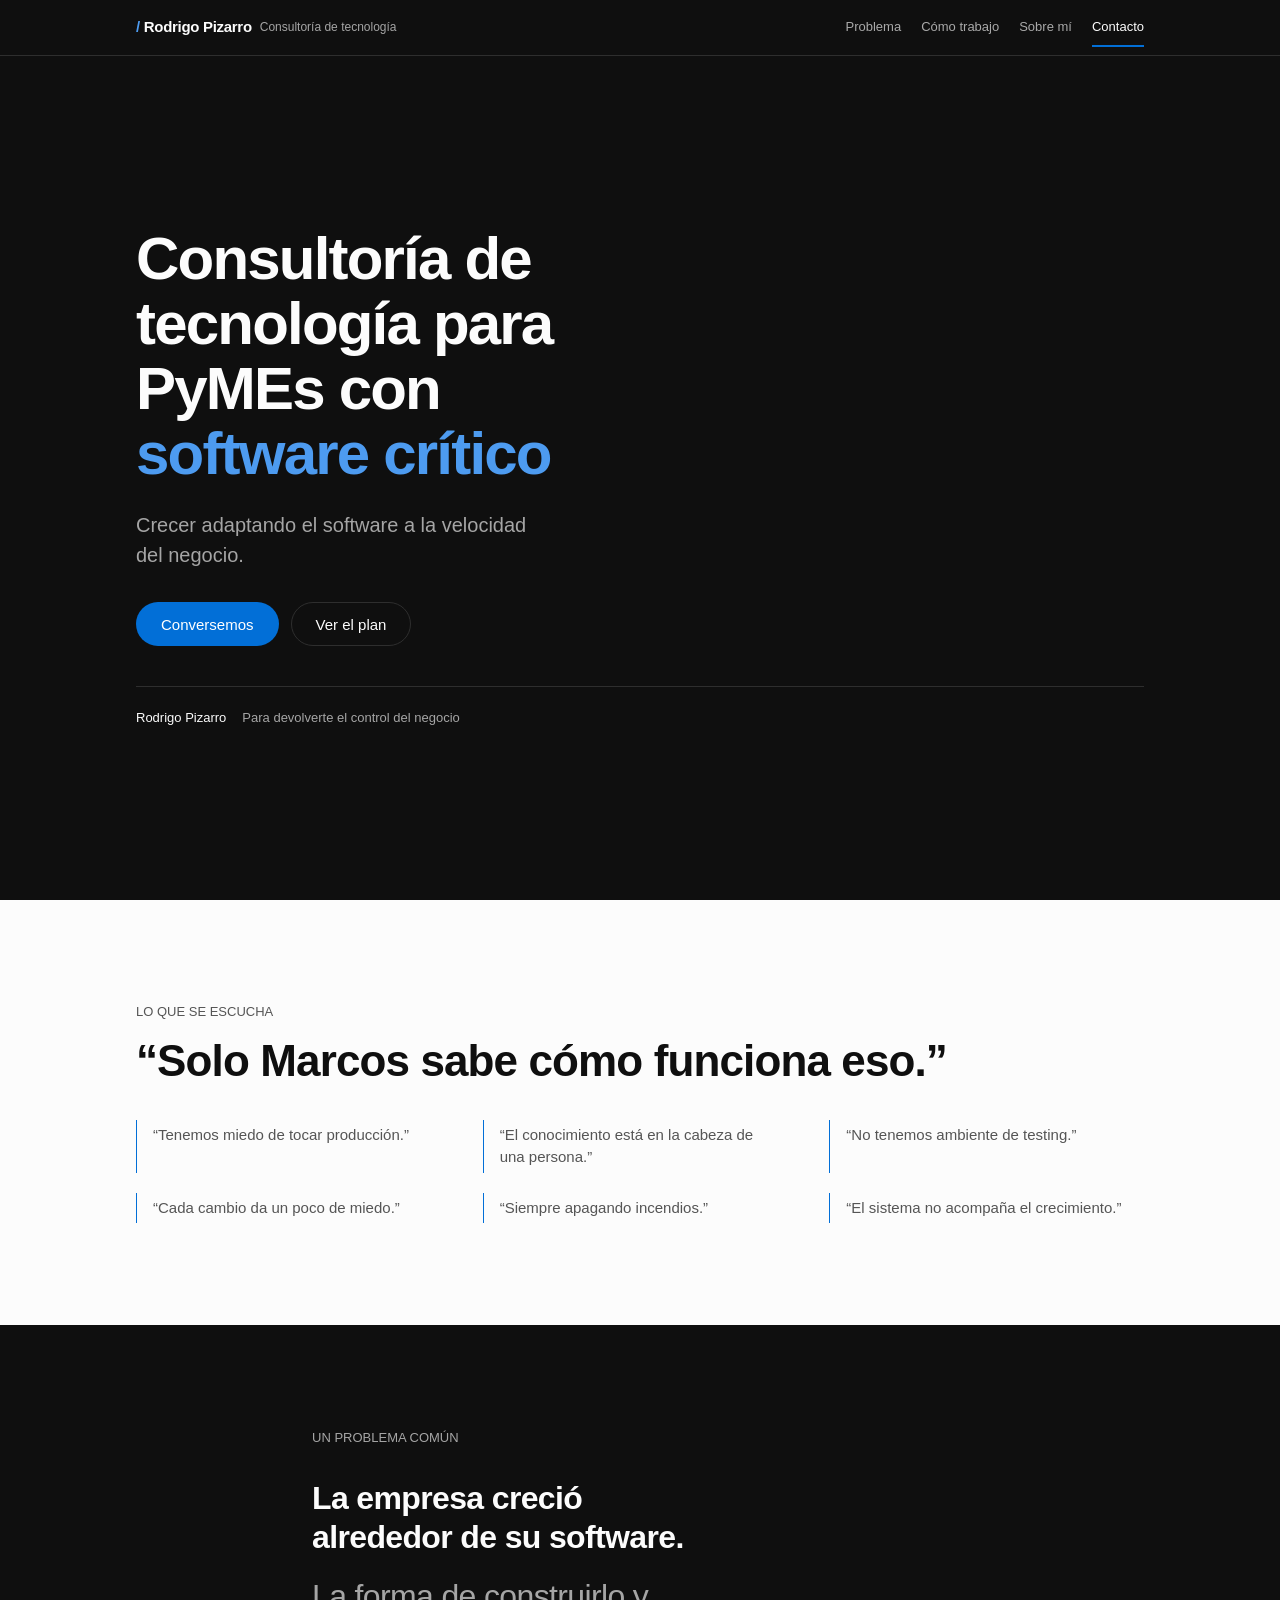
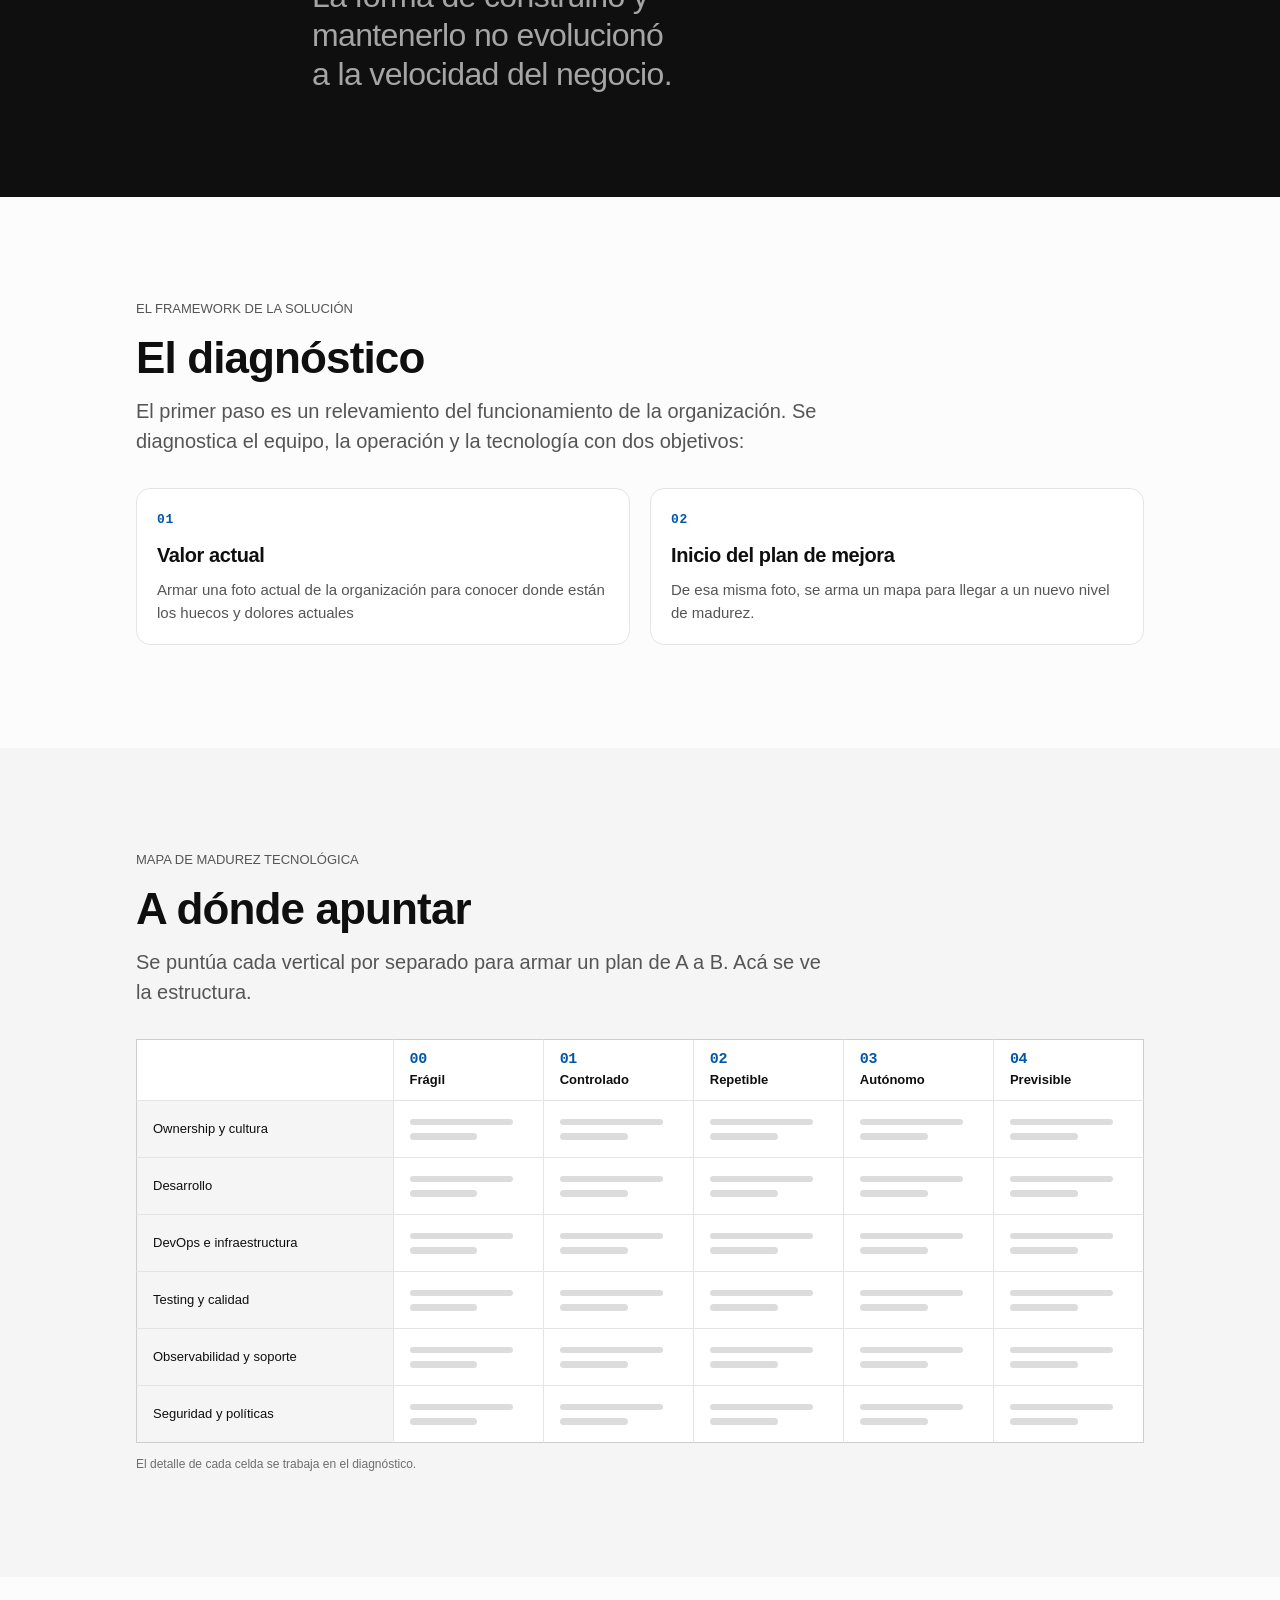
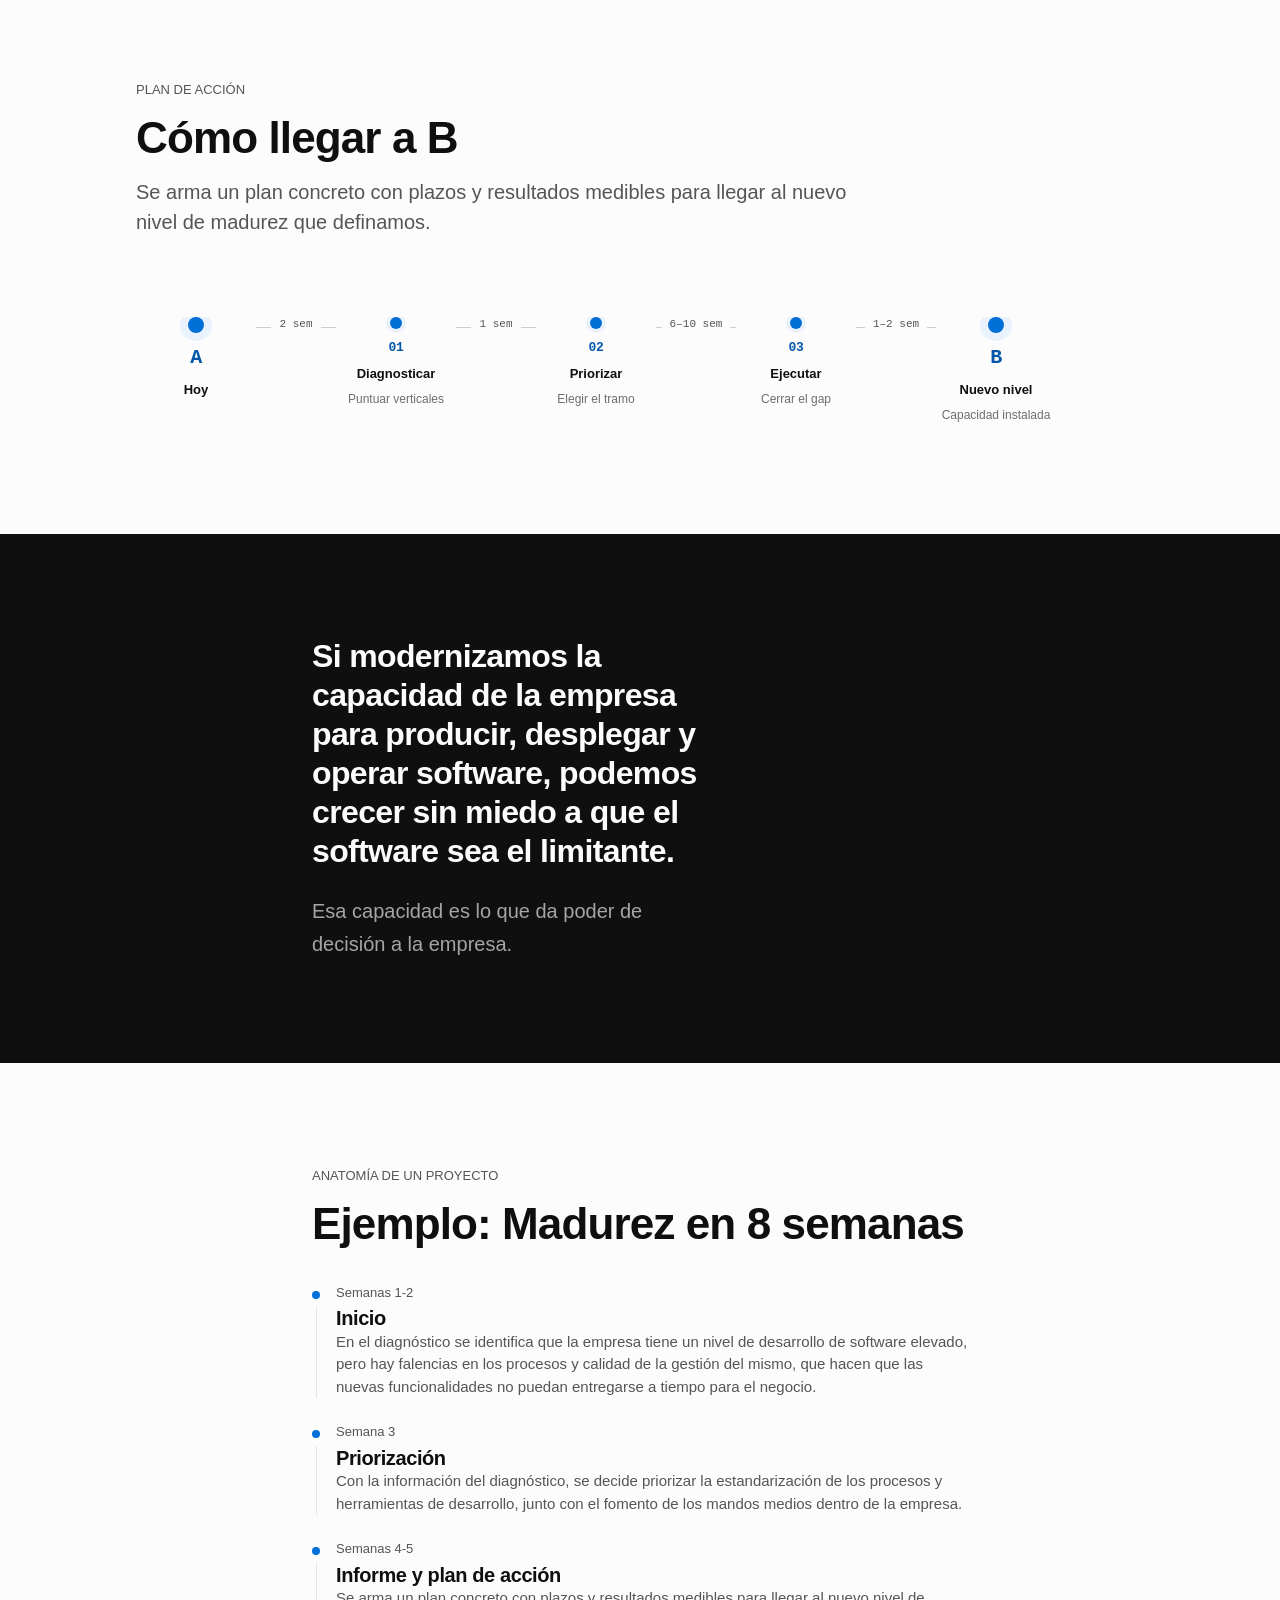
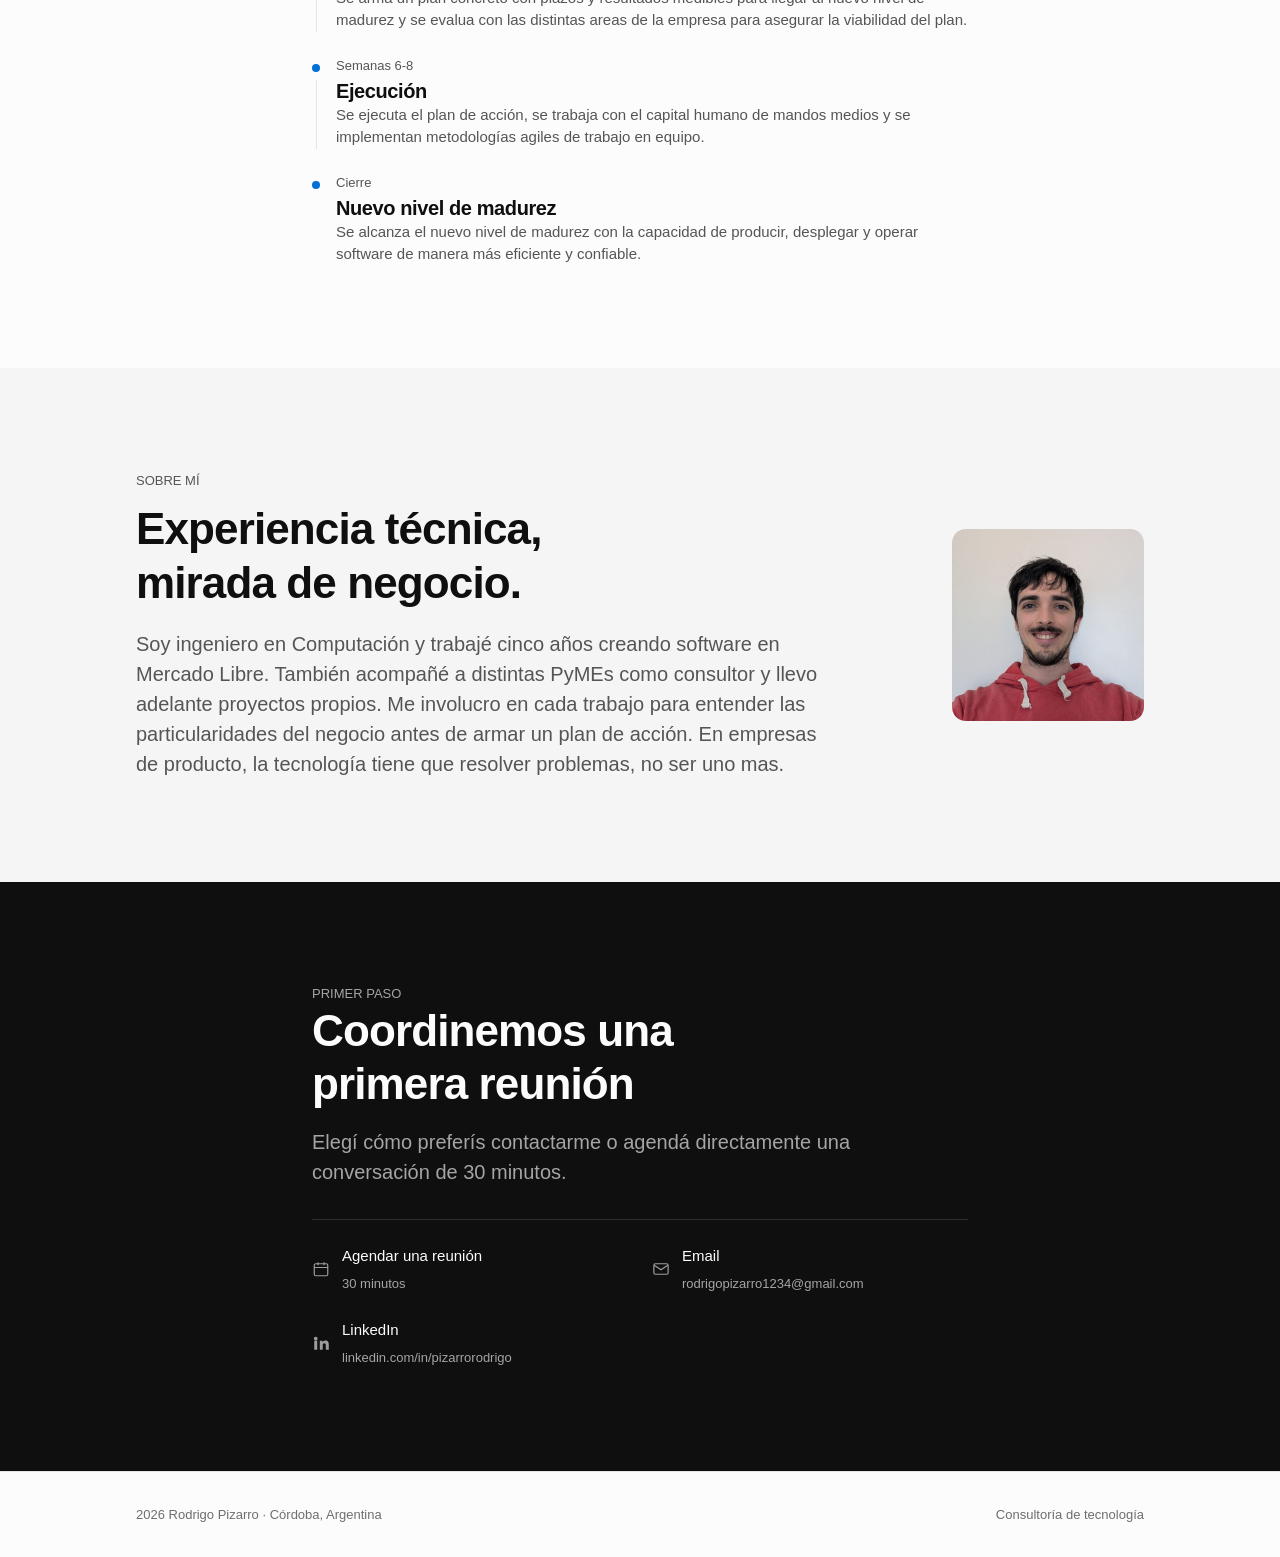
==== commit 63b73474: "Migrate the landing to the component system and add Sobre mí. Ship the production component inventor" ====
--- a/index.html
+++ b/index.html
@@ -7,13 +7,13 @@
 <!-- ==========================================================================
      META — revisar antes de publicar. Ver CONTENT.md § 1.
      ========================================================================== -->
-<title>Rodrigo Pizarro — Modernización tecnológica para PyMEs con software crítico</title>
+<title>Rodrigo Pizarro — Consutltoría de tecnología para PyMEs con software crítico</title>
 <meta name="description" content="Consultoría de tecnología en Córdoba, Argentina. Diagnóstico, plataforma interna, confiabilidad y modernización de sistemas legacy para empresas que crecieron alrededor de su software.">
 <link rel="canonical" href="https://antiloope.github.io/consulting/">
 
 <meta property="og:type" content="website">
 <meta property="og:locale" content="es_AR">
-<meta property="og:title" content="Modernización tecnológica para PyMEs con software crítico">
+<meta property="og:title" content="Consultoría de tecnología para PyMEs con software crítico">
 <meta property="og:description" content="Crecer adaptando el software a la velocidad del negocio.">
 <meta property="og:url" content="https://antiloope.github.io/consulting/">
 <meta property="og:image" content="https://antiloope.github.io/consulting/assets/img/og.png">
@@ -62,8 +62,7 @@
     <nav class="site-nav" data-nav aria-label="Secciones">
       <a href="#problema">Problema</a>
       <a href="#framework">Cómo trabajo</a>
-      <a href="#servicios">Servicios</a>
-      <a href="#caso">Caso</a>
+      <a href="#sobre-mi">Sobre mí</a>
       <a href="#contacto">Contacto</a>
     </nav>
   </div>
@@ -76,10 +75,8 @@
        ======================================================================== -->
   <section class="hero section--invert" id="top" data-hero>
     <div class="container hero__inner">
-      <p class="hero__eyebrow">Consultoría de tecnología · Córdoba, Argentina</p>
-
       <h1 class="hero__title">
-        Modernización tecnológica para PyMEs con <em>software crítico</em>
+        Consultoría de tecnología para PyMEs con <em>software crítico</em>
       </h1>
 
       <p class="hero__lede">
@@ -87,13 +84,13 @@
       </p>
 
       <div class="cluster hero__actions">
-        <a class="btn btn--primary" href="#contacto">Pedir los 30 minutos</a>
-        <a class="btn btn--ghost" href="#servicios">Ver intervenciones</a>
+        <a class="btn btn--primary" href="#contacto" data-contact-cta>Conversemos</a>
+        <a class="btn btn--ghost" href="#framework">Ver el plan</a>
       </div>
 
       <p class="hero__signature">
         <strong>Rodrigo Pizarro</strong>
-        <span>Precio fijo · alcance cerrado · sin dependencia</span>
+        <span>Para devolverte el control del negocio</span>
       </p>
     </div>
   </section>
@@ -104,12 +101,11 @@
   <section class="section" id="senales" aria-labelledby="senales-title">
     <div class="container">
       <div class="section__head reveal">
-        <p class="section__eyebrow">Lo que se escucha</p>
-        <h2 class="section__title" id="senales-title">Frases que suenan conocidas</h2>
+        <p class="section__eyebrow">LO QUE SE ESCUCHA</p>
+        <h2 class="section__title" id="senales-title">“Solo Marcos sabe cómo funciona eso.”</h2>
       </div>
 
       <ul class="quotes reveal">
-        <li class="quote">“Solo Marcos sabe cómo funciona eso.”</li>
         <li class="quote">“Tenemos miedo de tocar producción.”</li>
         <li class="quote">“El conocimiento está en la cabeza de una persona.”</li>
         <li class="quote">“No tenemos ambiente de testing.”</li>
@@ -126,7 +122,7 @@
   <section class="section section--invert" id="problema" aria-labelledby="problema-title">
     <div class="container container--narrow">
       <div class="section__head reveal">
-        <p class="section__eyebrow">El problema</p>
+        <p class="section__eyebrow">UN PROBLEMA COMÚN</p>
       </div>
       <h2 class="statement reveal" id="problema-title">
         La empresa creció alrededor de su software.
@@ -138,512 +134,170 @@
   </section>
 
   <!-- ========================================================================
-       03b · COMPROMISO + ANTICIPO DE PRUEBA
-       El diferencial (precio fijo / alcance cerrado / sin dependencia) más un
-       adelanto comprimido del caso SIGES, en la misma sección: los dos
-       responden lo mismo antes de entrar al framework — "¿por qué vos, y hay
-       alguien real que ya lo haya probado?". El caso completo sigue en #caso;
-       .not-selling vive acá (se sacó de #modelo, que se queda con el detalle
-       contractual de las 3 tarjetas).
-       ======================================================================== -->
-  <section class="section section--alt" id="compromiso" aria-labelledby="compromiso-title">
-    <div class="container container--narrow">
-      <h2 class="statement reveal" id="compromiso-title">
-        Precio fijo. Alcance cerrado. <em>Sin dependencia.</em>
-      </h2>
-      <p class="statement statement--muted reveal">
-        Se compra un resultado en un plazo, no horas de consultor — y no vendo
-        el mantenimiento de lo que implemento.
-      </p>
-
-      <div class="not-selling reveal">
-        <p class="not-selling__label">Lo que no vendo</p>
-        <p class="not-selling__list">
-          Desarrollo a medida, staff augmentation, soporte IT, consultoría por hora.
-        </p>
-      </div>
-    </div>
-
-    <div class="container proof-teaser reveal">
-      <p class="lede proof-teaser__lede">
-        Ya pasó una vez: SIGES, una red de estaciones de servicio con sistema
-        legacy en Visual FoxPro.
-      </p>
-
-      <div class="case__stats case__stats--compact">
-        <div class="stat">
-          <p class="stat__value">5</p>
-          <p class="stat__label">developers en todo el equipo</p>
-        </div>
-        <div class="stat">
-          <p class="stat__value">2</p>
-          <p class="stat__label">conocían el núcleo del sistema</p>
-        </div>
-        <div class="stat">
-          <p class="stat__value">0</p>
-          <p class="stat__label">control de versiones al empezar</p>
-        </div>
-      </div>
-
-      <div class="compare compare--compact">
-        <div class="compare__row">
-          <div class="compare__side">
-            <p class="compare__label">Antes</p>
-            <p class="compare__before">Código repartido, sin control de versiones</p>
-          </div>
-          <div class="compare__side">
-            <p class="compare__label compare__label--after">Después</p>
-            <p class="compare__after">Monorepo versionado con arquitectura limpia</p>
-          </div>
-        </div>
-        <div class="compare__row">
-          <div class="compare__side">
-            <p class="compare__label">Antes</p>
-            <p class="compare__before">Deploy estación por estación con TeamViewer</p>
-          </div>
-          <div class="compare__side">
-            <p class="compare__label compare__label--after">Después</p>
-            <p class="compare__after">Deploy a toda la red en segundos desde el IDP</p>
-          </div>
-        </div>
-      </div>
-
-      <a class="proof-teaser__link" href="#caso">Ver el caso completo: SIGES</a>
-    </div>
-  </section>
-
-  <!-- ========================================================================
-       04 · FRAMEWORK — 4 fases
+       04 · FRAMEWORK — diagnóstico
        ======================================================================== -->
   <section class="section" id="framework" aria-labelledby="framework-title">
     <div class="container">
       <div class="section__head reveal">
-        <p class="section__eyebrow">El framework de la solución</p>
-        <h2 class="section__title" id="framework-title">Cuatro fases, siempre las mismas</h2>
-      </div>
-
-      <ol class="grid grid--4 phases reveal">
-        <li class="card card--numbered phase">
-          <p class="phase__label">Fase 1</p>
-          <h3 class="card__title">Diagnóstico</h3>
-          <p class="card__body">Cómo funcionan hoy la tecnología, el equipo completo y la operación.</p>
-        </li>
-        <li class="card card--numbered phase">
-          <p class="phase__label">Fase 2</p>
-          <h3 class="card__title">Planificación</h3>
-          <p class="card__body">Dependiendo del diagnóstico se arman caminos concretos a seguir.</p>
-        </li>
-        <li class="card card--numbered phase">
-          <p class="phase__label">Fase 3</p>
-          <h3 class="card__title">Ejecución</h3>
-          <p class="card__body">Se colabora en la ejecución del plan para dejar a la organización en un nuevo nivel.</p>
-        </li>
-        <li class="card card--numbered phase">
-          <p class="phase__label">Fase 4</p>
-          <h3 class="card__title">Resultados finales</h3>
-          <p class="card__body">Comparando el antes y el después del proceso. El equipo queda preparado para seguir creciendo con autonomía.</p>
-        </li>
-      </ol>
-    </div>
-  </section>
-
-  <!-- ========================================================================
-       05 · MAPA DE MADUREZ — matriz de 6 verticales × 5 niveles (00 a 04).
-       Una <li> por nivel; adentro, un <dl> con las 6 verticales. Se desliza
-       horizontal con scroll-snap nativo (sin JS) porque el contenido de cada
-       nivel necesita más ancho del que una grilla de 5 columnas puede darle
-       sin volverse ilegible. Ver CONTENT.md § 2 antes de agregar una vertical.
+        <p class="section__eyebrow">EL FRAMEWORK DE LA SOLUCIÓN</p>
+        <h2 class="section__title" id="framework-title">El diagnóstico</h2>
+        <p class="lede">
+          El primer paso es un relevamiento del funcionamiento de la organización.
+          Se diagnostica el equipo, la operación y la tecnología con dos objetivos:
+        </p>
+      </div>
+
+      <div class="stack stack--lg reveal">
+        <div class="grid grid--2">
+          <article class="card card--numbered">
+            <p class="card__num">01</p>
+            <h3 class="card__title">Valor actual</h3>
+            <p class="card__body">Armar una foto actual de la organización para conocer donde están los huecos y dolores actuales</p>
+          </article>
+          <article class="card card--numbered">
+            <p class="card__num">02</p>
+            <h3 class="card__title">Inicio del plan de mejora</h3>
+            <p class="card__body">De esa misma foto, se arma un mapa para llegar a un nuevo nivel de madurez.</p>
+          </article>
+        </div>
+      </div>
+    </div>
+  </section>
+
+  <!-- ========================================================================
+       05 · MAPA DE MADUREZ — matriz teaser: 6 verticales × 5 niveles (00–04).
+       Ejes visibles; celdas en placeholder. El criterio de cada celda es parte
+       de la propuesta de negocio y se trabaja en el diagnóstico.
        ======================================================================== -->
   <section class="section section--alt" id="madurez" aria-labelledby="madurez-title">
     <div class="container">
       <div class="section__head reveal">
-        <p class="section__eyebrow">Mapa de madurez tecnológica</p>
-        <h2 class="section__title" id="madurez-title">Dónde está hoy y a dónde puede llegar</h2>
+        <p class="section__eyebrow">MAPA DE MADUREZ TECNOLÓGICA</p>
+        <h2 class="section__title" id="madurez-title">A dónde apuntar</h2>
         <p class="lede">
-          El nivel no se declara: se puntúa. Cada vertical se evalúa por separado contra
-          evidencia observable, y el estadío de la organización es el de su vertical más baja.
+          Se puntúa cada vertical por separado para armar un plan de A a B.
+          Acá se ve la estructura.
         </p>
       </div>
 
-      <div class="levels-wrap reveal">
-        <ol class="levels" tabindex="0" aria-label="Niveles de madurez, del 00 al 04. Cada tarjeta puntúa las mismas seis verticales.">
-          <li class="level" data-level="0">
-            <p class="level__num">00</p>
-            <h3 class="level__name">Ad hoc</h3>
-            <p class="level__thesis">El conocimiento vive en personas. Nada es repetible.</p>
-            <dl class="level__verticals">
-              <div><dt>Código y cambios</dt><dd>Código disperso, copias locales, historial poco confiable.</dd></div>
-              <div><dt>Build y deploy</dt><dd>Deploy manual y no documentado. Una sola persona sabe hacerlo.</dd></div>
-              <div><dt>Infraestructura y ambientes</dt><dd>Servidores mascota, cambios directos en producción, sin paridad.</dd></div>
-              <div><dt>Observabilidad e incidentes</dt><dd>Se entera el cliente primero. Logs sueltos en cada máquina.</dd></div>
-              <div><dt>Ownership y prácticas</dt><dd>Nadie sabe con certeza quién responde por qué sistema.</dd></div>
-              <div><dt>Seguridad y accesos</dt><dd>Credenciales en el código, usuarios compartidos, accesos sin revocar.</dd></div>
-            </dl>
-            <p class="level__note">Este nivel no se aprueba: es el punto de partida a abandonar.</p>
-          </li>
-
-          <li class="level" data-level="1">
-            <p class="level__num">01</p>
-            <h3 class="level__name">Estabilización</h3>
-            <p class="level__thesis">Dejar de romper. Reversibilidad y visibilidad.</p>
-            <dl class="level__verticals">
-              <div><dt>Código y cambios</dt><dd>Todo en repositorios, historial completo, estrategia de branching acordada.</dd></div>
-              <div><dt>Build y deploy</dt><dd>Deploy reproducible y documentado. Rollback probado, no teórico.</dd></div>
-              <div><dt>Infraestructura y ambientes</dt><dd>Ambientes separados y estables. Ningún cambio manual sin registro.</dd></div>
-              <div><dt>Observabilidad e incidentes</dt><dd>Logs centralizados, alertas básicas, incidentes registrados.</dd></div>
-              <div><dt>Ownership y prácticas</dt><dd>Se sabe quién toca qué. Hay un responsable identificable por sistema.</dd></div>
-              <div><dt>Seguridad y accesos</dt><dd>Sin credenciales en el repositorio. Accesos nominales y revocables.</dd></div>
-            </dl>
-            <div class="level__gate">
-              <p class="level__gate-label">Para llegar acá</p>
-              <ul>
-                <li>100% del código versionado</li>
-                <li>Rollback ejecutado con éxito en menos de 1 hora</li>
-                <li>Cero cambios manuales en producción sin registro</li>
-                <li>El equipo se entera del incidente antes que el cliente</li>
-              </ul>
-            </div>
-          </li>
-
-          <li class="level" data-level="2">
-            <p class="level__num">02</p>
-            <h3 class="level__name">Estandarización</h3>
-            <p class="level__thesis">Dejar de decidir lo mismo cada vez. Repetibilidad y dueños.</p>
-            <dl class="level__verticals">
-              <div><dt>Código y cambios</dt><dd>Convenciones escritas, review obligatorio, versionado semántico.</dd></div>
-              <div><dt>Build y deploy</dt><dd>CI automatizado. El deploy lo ejecuta el pipeline, no una persona.</dd></div>
-              <div><dt>Infraestructura y ambientes</dt><dd>IaC en el core de la infra. Paridad razonable entre ambientes.</dd></div>
-              <div><dt>Observabilidad e incidentes</dt><dd>Métricas y dashboards por servicio. Postmortems sin culpables.</dd></div>
-              <div><dt>Ownership y prácticas</dt><dd>Cada servicio tiene owner nombrado. Lineamientos técnicos escritos.</dd></div>
-              <div><dt>Seguridad y accesos</dt><dd>Gestión de secretos centralizada. Permisos por rol, mínimo privilegio.</dd></div>
-            </dl>
-            <div class="level__gate">
-              <p class="level__gate-label">Para llegar acá</p>
-              <ul>
-                <li>Lead time de commit a producción menor a 1 semana</li>
-                <li>Más del 80% de los servicios en el stack estándar</li>
-                <li>100% de los servicios con owner nombrado</li>
-                <li>Un developer nuevo llega a su primer cambio en producción en menos de 1 semana</li>
-              </ul>
-            </div>
-          </li>
-
-          <li class="level" data-level="3">
-            <p class="level__num">03</p>
-            <h3 class="level__name">Plataforma</h3>
-            <p class="level__thesis">Dejar de tener un cuello de botella. El camino correcto es el más fácil.</p>
-            <dl class="level__verticals">
-              <div><dt>Código y cambios</dt><dd>Templates y scaffolding: un servicio nuevo nace bien configurado.</dd></div>
-              <div><dt>Build y deploy</dt><dd>Autoservicio: cualquier developer despliega sin abrir un ticket a infraestructura.</dd></div>
-              <div><dt>Infraestructura y ambientes</dt><dd>Ambientes efímeros on-demand. Costo atribuido por equipo o producto.</dd></div>
-              <div><dt>Observabilidad e incidentes</dt><dd>Telemetría estándar incluida por default en la plantilla del servicio.</dd></div>
-              <div><dt>Ownership y prácticas</dt><dd>Contrato explícito entre plataforma y producto. Catálogo de servicios.</dd></div>
-              <div><dt>Seguridad y accesos</dt><dd>Controles embebidos en el pipeline: escaneo de dependencias y políticas.</dd></div>
-            </dl>
-            <div class="level__gate">
-              <p class="level__gate-label">Para llegar acá</p>
-              <ul>
-                <li>Servicio nuevo en producción en menos de 1 día, sin intervención de infraestructura</li>
-                <li>Frecuencia de deploy diaria</li>
-                <li>Costo de infraestructura atribuible por equipo</li>
-                <li>Más del 90% de los deploys pasan por el camino estándar</li>
-              </ul>
-            </div>
-          </li>
-
-          <li class="level" data-level="4">
-            <p class="level__num">04</p>
-            <h3 class="level__name">Escalado</h3>
-            <p class="level__thesis">Dejar de operar por intuición. Previsibilidad y compromisos explícitos.</p>
-            <dl class="level__verticals">
-              <div><dt>Código y cambios</dt><dd>Cambios chicos y continuos, feature flags, deploy desacoplado del release.</dd></div>
-              <div><dt>Build y deploy</dt><dd>Deploy on-demand con entrega progresiva: canary, blue-green.</dd></div>
-              <div><dt>Infraestructura y ambientes</dt><dd>Capacidad planificada, autoscaling, optimización de costo continua.</dd></div>
-              <div><dt>Observabilidad e incidentes</dt><dd>SLI y SLO medidos, error budget que influye el roadmap, on-call formal.</dd></div>
-              <div><dt>Ownership y prácticas</dt><dd>Equipos autónomos, responsables de su servicio de punta a punta.</dd></div>
-              <div><dt>Seguridad y accesos</dt><dd>Auditoría continua, trazabilidad de cambios, cumplimiento demostrable.</dd></div>
-            </dl>
-            <div class="level__gate">
-              <p class="level__gate-label">Para llegar acá</p>
-              <ul>
-                <li>SLOs definidos y medidos en los servicios críticos</li>
-                <li>MTTR menor a 1 hora</li>
-                <li>Tasa de fallo de cambios por debajo del 15%</li>
-                <li>On-call rotativo, con runbooks y compensación definida</li>
-              </ul>
-            </div>
-          </li>
-        </ol>
-        <p class="levels-hint">Los niveles se desplazan en horizontal.</p>
-      </div>
-
-      <div class="grid grid--3 model-rules reveal">
-        <div class="model-rule">
-          <h3 class="model-rule__title">El nivel lo fija la vertical más baja</h3>
-          <p class="model-rule__body">
-            No se promedia. Una organización con pipelines maduros y sin observabilidad
-            opera, en la práctica, como una organización sin observabilidad.
-          </p>
-        </div>
-        <div class="model-rule">
-          <h3 class="model-rule__title">No se saltean niveles</h3>
-          <p class="model-rule__body">
-            Un portal de autoservicio construido sobre doce stacks distintos no es
-            plataforma: es caos cementado y más caro de revertir.
-          </p>
-        </div>
-        <div class="model-rule">
-          <h3 class="model-rule__title">Se puntúa contra evidencia, no contra respuestas</h3>
-          <p class="model-rule__body">
-            La pregunta "¿tienen CI/CD?" siempre da que sí. Cronometrar un deploy real,
-            en cambio, da un número.
-          </p>
-        </div>
-      </div>
-    </div>
-  </section>
-
-  <!-- ========================================================================
-       06 · CATÁLOGO + DETALLE DE SERVICIOS
-       Cada <details> es un servicio. Para agregar uno, copiá un bloque entero.
+      <div class="matrix-wrap reveal">
+        <table class="matrix">
+          <caption class="visually-hidden">
+            Mapa de madurez: seis verticales por cinco niveles. El detalle de cada celda se reserva al diagnóstico.
+          </caption>
+          <thead>
+            <tr>
+              <th scope="col" class="matrix__corner"><span class="visually-hidden">Vertical</span></th>
+              <th scope="col"><span class="matrix__num">00</span><span class="matrix__name">Frágil</span></th>
+              <th scope="col"><span class="matrix__num">01</span><span class="matrix__name">Controlado</span></th>
+              <th scope="col"><span class="matrix__num">02</span><span class="matrix__name">Repetible</span></th>
+              <th scope="col"><span class="matrix__num">03</span><span class="matrix__name">Autónomo</span></th>
+              <th scope="col"><span class="matrix__num">04</span><span class="matrix__name">Previsible</span></th>
+            </tr>
+          </thead>
+          <tbody>
+            <tr>
+              <th scope="row">Ownership y cultura</th>
+              <td><span class="matrix__placeholder" aria-hidden="true"></span></td>
+              <td><span class="matrix__placeholder" aria-hidden="true"></span></td>
+              <td><span class="matrix__placeholder" aria-hidden="true"></span></td>
+              <td><span class="matrix__placeholder" aria-hidden="true"></span></td>
+              <td><span class="matrix__placeholder" aria-hidden="true"></span></td>
+            </tr>
+            <tr>
+              <th scope="row">Desarrollo</th>
+              <td><span class="matrix__placeholder" aria-hidden="true"></span></td>
+              <td><span class="matrix__placeholder" aria-hidden="true"></span></td>
+              <td><span class="matrix__placeholder" aria-hidden="true"></span></td>
+              <td><span class="matrix__placeholder" aria-hidden="true"></span></td>
+              <td><span class="matrix__placeholder" aria-hidden="true"></span></td>
+            </tr>
+            <tr>
+              <th scope="row">DevOps e infraestructura</th>
+              <td><span class="matrix__placeholder" aria-hidden="true"></span></td>
+              <td><span class="matrix__placeholder" aria-hidden="true"></span></td>
+              <td><span class="matrix__placeholder" aria-hidden="true"></span></td>
+              <td><span class="matrix__placeholder" aria-hidden="true"></span></td>
+              <td><span class="matrix__placeholder" aria-hidden="true"></span></td>
+            </tr>
+            <tr>
+              <th scope="row">Testing y calidad</th>
+              <td><span class="matrix__placeholder" aria-hidden="true"></span></td>
+              <td><span class="matrix__placeholder" aria-hidden="true"></span></td>
+              <td><span class="matrix__placeholder" aria-hidden="true"></span></td>
+              <td><span class="matrix__placeholder" aria-hidden="true"></span></td>
+              <td><span class="matrix__placeholder" aria-hidden="true"></span></td>
+            </tr>
+            <tr>
+              <th scope="row">Observabilidad y soporte</th>
+              <td><span class="matrix__placeholder" aria-hidden="true"></span></td>
+              <td><span class="matrix__placeholder" aria-hidden="true"></span></td>
+              <td><span class="matrix__placeholder" aria-hidden="true"></span></td>
+              <td><span class="matrix__placeholder" aria-hidden="true"></span></td>
+              <td><span class="matrix__placeholder" aria-hidden="true"></span></td>
+            </tr>
+            <tr>
+              <th scope="row">Seguridad y políticas</th>
+              <td><span class="matrix__placeholder" aria-hidden="true"></span></td>
+              <td><span class="matrix__placeholder" aria-hidden="true"></span></td>
+              <td><span class="matrix__placeholder" aria-hidden="true"></span></td>
+              <td><span class="matrix__placeholder" aria-hidden="true"></span></td>
+              <td><span class="matrix__placeholder" aria-hidden="true"></span></td>
+            </tr>
+          </tbody>
+        </table>
+        <p class="matrix-hint">El detalle de cada celda se trabaja en el diagnóstico.</p>
+      </div>
+
+    </div>
+  </section>
+
+  <!-- ========================================================================
+       06 · PLAN DE ACCIÓN — mapa simbólico A → B
        ======================================================================== -->
   <section class="section" id="servicios" aria-labelledby="servicios-title">
     <div class="container">
       <div class="section__head reveal">
-        <p class="section__eyebrow">Catálogo de intervenciones</p>
-        <h2 class="section__title" id="servicios-title">Cinco formas de entrar</h2>
-        <p class="lede">Alcance cerrado y precio fijo. Se compra un resultado en un plazo, no horas de consultor.</p>
-      </div>
-
-      <div class="reveal" data-exclusive>
-
-        <!-- ---- Servicio: oferta de entrada ---- -->
-        <details class="disclosure" open>
-          <summary class="disclosure__summary">
-            <span class="disclosure__titles">
-              <h3 class="disclosure__name">Technology Assessment</h3>
-              <span class="disclosure__meta">2–4 semanas · Oferta de entrada</span>
-            </span>
-            <svg class="disclosure__icon" viewBox="0 0 20 20" fill="none" stroke="currentColor" stroke-width="1.5" aria-hidden="true"><path d="M10 4v12M4 10h12"/></svg>
-          </summary>
-          <div class="disclosure__content stack">
-            <p class="quote">“Sabemos que hay problemas, pero no sabemos por dónde empezar.”</p>
-            <p class="card__body">Diagnóstico, roadmap priorizado y quick wins.</p>
-            <h4>Entregables</h4>
-            <ul class="checklist">
-              <li>Current state y pain points</li>
-              <li>Target state</li>
-              <li>Roadmap priorizado por impacto y esfuerzo</li>
-              <li>Quick wins</li>
-              <li>Presentación ejecutiva para dirección</li>
-            </ul>
-          </div>
-        </details>
-
-        <!-- ---- Servicio ---- -->
-        <details class="disclosure">
-          <summary class="disclosure__summary">
-            <span class="disclosure__titles">
-              <h3 class="disclosure__name">Engineering Transformation</h3>
-              <span class="disclosure__meta">2–4 meses</span>
-            </span>
-            <svg class="disclosure__icon" viewBox="0 0 20 20" fill="none" stroke="currentColor" stroke-width="1.5" aria-hidden="true"><path d="M10 4v12M4 10h12"/></svg>
-          </summary>
-          <div class="disclosure__content stack">
-            <p class="card__body">Desarrollar software de forma profesional y predecible. El modelo de ingeniería queda funcionando y adoptado.</p>
-            <div class="grid grid--2">
-              <div class="stack stack--sm">
-                <h4>Engineering</h4>
-                <p class="card__body">Git, arquitectura, estándares, testing, code review.</p>
-              </div>
-              <div class="stack stack--sm">
-                <h4>Delivery</h4>
-                <p class="card__body">CI/CD, ambientes, releases, rollback.</p>
-              </div>
-              <div class="stack stack--sm">
-                <h4>Way of working</h4>
-                <p class="card__body">Backlog, planificación, roles, ownership.</p>
-              </div>
-              <div class="stack stack--sm">
-                <h4>Developer experience</h4>
-                <p class="card__body">Templates, onboarding, automatizaciones.</p>
-              </div>
-            </div>
-          </div>
-        </details>
-
-        <!-- ---- Servicio ---- -->
-        <details class="disclosure">
-          <summary class="disclosure__summary">
-            <span class="disclosure__titles">
-              <h3 class="disclosure__name">Developer Platform</h3>
-              <span class="disclosure__meta">3 meses</span>
-            </span>
-            <svg class="disclosure__icon" viewBox="0 0 20 20" fill="none" stroke="currentColor" stroke-width="1.5" aria-hidden="true"><path d="M10 4v12M4 10h12"/></svg>
-          </summary>
-          <div class="disclosure__content stack">
-            <p class="card__body">Un developer nuevo hace por sí mismo lo que antes requería conocer cinco proveedores, tres máquinas y dos personas.</p>
-            <ul class="checklist">
-              <li>Repos y templates</li>
-              <li>CI/CD y rollback</li>
-              <li>Infra como código</li>
-              <li>Ambientes y secrets</li>
-              <li>Observabilidad</li>
-            </ul>
-          </div>
-        </details>
-
-        <!-- ---- Servicio ---- -->
-        <details class="disclosure">
-          <summary class="disclosure__summary">
-            <span class="disclosure__titles">
-              <h3 class="disclosure__name">Reliability &amp; Incident</h3>
-              <span class="disclosure__meta">12 semanas</span><!-- REVISAR: el ejemplo de proyecto usa 8 semanas -->
-            </span>
-            <svg class="disclosure__icon" viewBox="0 0 20 20" fill="none" stroke="currentColor" stroke-width="1.5" aria-hidden="true"><path d="M10 4v12M4 10h12"/></svg>
-          </summary>
-          <div class="disclosure__content stack">
-            <div class="grid grid--2">
-              <p class="quote">“¿Quién sabe arreglar esto?”</p>
-              <p class="quote">“¿Cuál es el proceso para resolver esto?”</p>
-            </div>
-            <div class="grid grid--2">
-              <div class="stack stack--sm">
-                <h4>Incident management</h4>
-                <p class="card__body">Niveles de soporte, escalamiento, war rooms.</p>
-              </div>
-              <div class="stack stack--sm">
-                <h4>Reliability</h4>
-                <p class="card__body">Observabilidad, métricas, alertas, ownership.</p>
-              </div>
-              <div class="stack stack--sm">
-                <h4>Aprendizaje</h4>
-                <p class="card__body">Postmortems y seguimiento de acciones.</p>
-              </div>
-              <div class="stack stack--sm">
-                <h4>Equipo</h4>
-                <p class="card__body">Capacitación, simulaciones, documentación.</p>
-              </div>
-            </div>
-          </div>
-        </details>
-
-        <!-- ---- Servicio ---- -->
-        <details class="disclosure">
-          <summary class="disclosure__summary">
-            <span class="disclosure__titles">
-              <h3 class="disclosure__name">Legacy Modernization</h3>
-              <span class="disclosure__meta">Por etapa · Especialización</span>
-            </span>
-            <svg class="disclosure__icon" viewBox="0 0 20 20" fill="none" stroke="currentColor" stroke-width="1.5" aria-hidden="true"><path d="M10 4v12M4 10h12"/></svg>
-          </summary>
-          <div class="disclosure__content stack">
-            <p class="card__body">Una etapa por vez, con el sistema en producción.</p>
-            <ol class="grid grid--3">
-              <li class="card"><p class="card__num">01</p><h4 class="card__title">Identificar dominio</h4></li>
-              <li class="card"><p class="card__num">02</p><h4 class="card__title">Encapsular</h4></li>
-              <li class="card"><p class="card__num">03</p><h4 class="card__title">Crear nueva API</h4></li>
-              <li class="card"><p class="card__num">04</p><h4 class="card__title">Migrar funcionalidad</h4></li>
-              <li class="card"><p class="card__num">05</p><h4 class="card__title">Retirar el componente legacy</h4></li>
-            </ol>
-          </div>
-        </details>
-
-      </div>
-    </div>
-  </section>
-
-  <!-- ========================================================================
-       07 · CASO EN CURSO — SIGES
-       Para agregar más casos: duplicar esta sección con otro id.
-       ======================================================================== -->
-  <section class="section section--alt" id="caso" aria-labelledby="caso-title">
-    <div class="container">
-      <div class="section__head reveal">
-        <p class="section__eyebrow">Caso en curso</p>
-        <h2 class="section__title" id="caso-title">SIGES</h2>
-        <p class="lede">
-          Red de estaciones de servicio. Sistema legacy en Visual FoxPro,
-          operación distribuida, cinco developers.
-        </p>
-      </div>
-
-      <div class="case__stats reveal">
-        <div class="stat">
-          <p class="stat__value">5</p>
-          <p class="stat__label">developers en todo el equipo</p>
-        </div>
-        <div class="stat">
-          <p class="stat__value">2</p>
-          <p class="stat__label">conocían el núcleo del sistema</p>
-        </div>
-        <div class="stat">
-          <p class="stat__value">0</p>
-          <p class="stat__label">control de versiones al empezar</p>
-        </div>
-      </div>
-
-      <div class="compare reveal">
-        <div class="compare__head">
-          <p class="compare__label">Antes</p>
-          <p class="compare__label compare__label--after">Después</p>
-        </div>
-
-        <div class="compare__row">
-          <div class="compare__side">
-            <p class="compare__label">Antes</p>
-            <p class="compare__before">Código repartido, sin control de versiones</p>
-          </div>
-          <div class="compare__side">
-            <p class="compare__label compare__label--after">Después</p>
-            <p class="compare__after">Monorepo versionado con arquitectura limpia</p>
-          </div>
-        </div>
-
-        <div class="compare__row">
-          <div class="compare__side">
-            <p class="compare__label">Antes</p>
-            <p class="compare__before">Deploy estación por estación con TeamViewer</p>
-          </div>
-          <div class="compare__side">
-            <p class="compare__label compare__label--after">Después</p>
-            <p class="compare__after">Deploy a toda la red en segundos desde el IDP</p>
-          </div>
-        </div>
-
-        <div class="compare__row">
-          <div class="compare__side">
-            <p class="compare__label">Antes</p>
-            <p class="compare__before">Producción como ambiente de prueba</p>
-          </div>
-          <div class="compare__side">
-            <p class="compare__label compare__label--after">Después</p>
-            <p class="compare__after">Framework de testing y ambientes bajos</p>
-          </div>
-        </div>
-
-        <div class="compare__row">
-          <div class="compare__side">
-            <p class="compare__label">Antes</p>
-            <p class="compare__before">Poca visibilidad de la operación</p>
-          </div>
-          <div class="compare__side">
-            <p class="compare__label compare__label--after">Después</p>
-            <p class="compare__after">Observabilidad de toda la red con Grafana</p>
-          </div>
-        </div>
-
-        <div class="compare__row">
-          <div class="compare__side">
-            <p class="compare__label">Antes</p>
-            <p class="compare__before">Conocimiento concentrado en dos personas</p>
-          </div>
-          <div class="compare__side">
-            <p class="compare__label compare__label--after">Después</p>
-            <p class="compare__after">Estándares, documentación y ownership del equipo</p>
-          </div>
-        </div>
-      </div>
+        <p class="section__eyebrow">PLAN DE ACCIÓN</p>
+        <h2 class="section__title" id="servicios-title">Cómo llegar a B</h2>
+        <p class="lede">Se arma un plan concreto con plazos y resultados medibles para llegar al nuevo nivel de madurez que definamos.</p>
+      </div>
+
+      <ol class="route reveal" aria-label="Camino simbólico desde el estado actual hasta el nuevo nivel">
+        <li class="route__node route__node--start">
+          <span class="route__dot" aria-hidden="true"></span>
+          <span class="route__mark">A</span>
+          <span class="route__name">Hoy</span>
+        </li>
+        <li class="route__edge" aria-hidden="true"><span class="route__duration">2 sem</span></li>
+        <li class="route__node">
+          <span class="route__dot" aria-hidden="true"></span>
+          <span class="route__mark">01</span>
+          <span class="route__name">Diagnosticar</span>
+          <span class="route__detail">Puntuar verticales</span>
+        </li>
+        <li class="route__edge" aria-hidden="true"><span class="route__duration">1 sem</span></li>
+        <li class="route__node">
+          <span class="route__dot" aria-hidden="true"></span>
+          <span class="route__mark">02</span>
+          <span class="route__name">Priorizar</span>
+          <span class="route__detail">Elegir el tramo</span>
+        </li>
+        <li class="route__edge" aria-hidden="true"><span class="route__duration">6–10 sem</span></li>
+        <li class="route__node">
+          <span class="route__dot" aria-hidden="true"></span>
+          <span class="route__mark">03</span>
+          <span class="route__name">Ejecutar</span>
+          <span class="route__detail">Cerrar el gap</span>
+        </li>
+        <li class="route__edge" aria-hidden="true"><span class="route__duration">1–2 sem</span></li>
+        <li class="route__node route__node--end">
+          <span class="route__dot" aria-hidden="true"></span>
+          <span class="route__mark">B</span>
+          <span class="route__name">Nuevo nivel</span>
+          <span class="route__detail">Capacidad instalada</span>
+        </li>
+      </ol>
     </div>
   </section>
 
@@ -653,11 +307,12 @@
   <section class="section section--invert" id="manifiesto" aria-labelledby="manifiesto-title">
     <div class="container container--narrow">
       <h2 class="manifesto reveal" id="manifiesto-title">
-        No modernizamos solamente el software. Modernizamos la capacidad de la empresa
-        para producir, desplegar y operar software.
+        Si modernizamos la capacidad de la empresa
+        para producir, desplegar y operar software,
+        podemos crecer sin miedo a que el software sea el limitante.
       </h2>
       <p class="manifesto__coda reveal">
-        Esa capacidad es lo que queda cuando el proyecto termina.
+        Esa capacidad es lo que da poder de decisión a la empresa.
       </p>
     </div>
   </section>
@@ -669,41 +324,49 @@
   <section class="section" id="anatomia" aria-labelledby="anatomia-title">
     <div class="container container--narrow">
       <div class="section__head reveal">
-        <p class="section__eyebrow">Anatomía de un proyecto</p>
-        <h2 class="section__title" id="anatomia-title">Ejemplo: Reliability en 8 semanas</h2>
+        <p class="section__eyebrow">ANATOMÍA DE UN PROYECTO</p>
+        <h2 class="section__title" id="anatomia-title">Ejemplo: Madurez en 8 semanas</h2>
       </div>
 
       <ol class="timeline reveal">
         <li class="timeline__item">
           <div class="timeline__rail"><span class="timeline__dot"></span><span class="timeline__line"></span></div>
           <div>
-            <p class="timeline__when">Semana 1</p>
+            <p class="timeline__when">Semanas 1-2</p>
             <h3 class="timeline__what">Inicio</h3>
-            <p class="timeline__detail">Assessment y acuerdo de alcance.</p>
+            <p class="timeline__detail">En el diagnóstico se identifica que la empresa tiene un nivel de desarrollo de software elevado, pero hay falencias en los procesos y calidad de la gestión del mismo, que hacen que las nuevas funcionalidades no puedan entregarse a tiempo para el negocio.</p>
           </div>
         </li>
         <li class="timeline__item">
           <div class="timeline__rail"><span class="timeline__dot"></span><span class="timeline__line"></span></div>
           <div>
-            <p class="timeline__when">Semanas 2–7</p>
-            <h3 class="timeline__what">Implementación</h3>
-            <p class="timeline__detail">Procesos y herramientas funcionando.</p>
+            <p class="timeline__when">Semana 3</p>
+            <h3 class="timeline__what">Priorización</h3>
+            <p class="timeline__detail">Con la información del diagnóstico, se decide priorizar la estandarización de los procesos y herramientas de desarrollo, junto con el fomento de los mandos medios dentro de la empresa.</p>
           </div>
         </li>
         <li class="timeline__item">
           <div class="timeline__rail"><span class="timeline__dot"></span><span class="timeline__line"></span></div>
           <div>
-            <p class="timeline__when">Semana 8</p>
-            <h3 class="timeline__what">Adopción</h3>
-            <p class="timeline__detail">Capacitación, simulación y ajustes.</p>
+            <p class="timeline__when">Semanas 4-5</p>
+            <h3 class="timeline__what">Informe y plan de acción</h3>
+            <p class="timeline__detail">Se arma un plan concreto con plazos y resultados medibles para llegar al nuevo nivel de madurez y se evalua con las distintas areas de la empresa para asegurar la viabilidad del plan.</p>
+          </div>
+        </li>
+        <li class="timeline__item">
+          <div class="timeline__rail"><span class="timeline__dot"></span><span class="timeline__line"></span></div>
+          <div>
+            <p class="timeline__when">Semanas 6-8</p>
+            <h3 class="timeline__what">Ejecución</h3>
+            <p class="timeline__detail">Se ejecuta el plan de acción, se trabaja con el capital humano de mandos medios y se implementan metodologías agiles de trabajo en equipo.</p>
           </div>
         </li>
         <li class="timeline__item">
           <div class="timeline__rail"><span class="timeline__dot"></span><span class="timeline__line"></span></div>
           <div>
             <p class="timeline__when">Cierre</p>
-            <h3 class="timeline__what">Entrega</h3>
-            <p class="timeline__detail">Documentación y ownership interno.</p>
+            <h3 class="timeline__what">Nuevo nivel de madurez</h3>
+            <p class="timeline__detail">Se alcanza el nuevo nivel de madurez con la capacidad de producir, desplegar y operar software de manera más eficiente y confiable.</p>
           </div>
         </li>
       </ol>
@@ -711,29 +374,21 @@
   </section>
 
   <!-- ========================================================================
-       10 · MODELO DE TRABAJO
-       ======================================================================== -->
-  <section class="section section--alt" id="modelo" aria-labelledby="modelo-title">
-    <div class="container">
-      <div class="section__head reveal">
-        <p class="section__eyebrow">Modelo de trabajo</p>
-        <h2 class="section__title" id="modelo-title">Cómo se contrata</h2>
-      </div>
-
-      <div class="grid grid--3 reveal">
-        <div class="card">
-          <h3 class="card__title">Precio fijo</h3>
-          <p class="card__body">Se compra un resultado en un plazo, no horas de consultor.</p>
-        </div>
-        <div class="card">
-          <h3 class="card__title">Principio y fin</h3>
-          <p class="card__body">Alcance cerrado, con exclusiones explícitas en la propuesta.</p>
-        </div>
-        <div class="card">
-          <h3 class="card__title">Sin dependencia</h3>
-          <p class="card__body">No vendo el mantenimiento de lo que implemento.</p>
-        </div>
-      </div>
+       10 · SOBRE MÍ
+       ======================================================================== -->
+  <section class="section section--alt" id="sobre-mi" aria-labelledby="sobre-mi-title">
+    <div class="container about">
+      <div class="about__content reveal">
+        <p class="section__eyebrow">SOBRE MÍ</p>
+        <h2 class="about__title" id="sobre-mi-title">Experiencia técnica, mirada de negocio.</h2>
+        <p class="about__body">
+          Soy ingeniero en Computación y trabajé cinco años creando software en Mercado Libre. También acompañé a distintas PyMEs como consultor y llevo adelante proyectos propios. Me involucro en cada trabajo para entender las particularidades del negocio antes de armar un plan de acción. En empresas de producto, la tecnología tiene que resolver problemas, no ser uno mas.
+        </p>
+      </div>
+
+      <figure class="about__media reveal">
+        <img class="about__photo" src="assets/img/rodrigo-pizarro.jpg" alt="Rodrigo Pizarro" width="600" height="800" loading="lazy" decoding="async">
+      </figure>
     </div>
   </section>
 
@@ -742,28 +397,41 @@
        ======================================================================== -->
   <section class="section section--invert contact" id="contacto" aria-labelledby="contacto-title">
     <div class="container container--narrow">
-      <p class="section__eyebrow reveal">Primer paso</p>
-      <h2 class="contact__title reveal" id="contacto-title">Empecemos por entender cómo está hoy</h2>
+      <p class="section__eyebrow reveal">PRIMER PASO</p>
+      <h2 class="contact__title reveal" id="contacto-title">Coordinemos una primera reunión</h2>
       <p class="lede reveal" style="margin-top: var(--sp-4)">
-        Una conversación de 30 minutos para ver si hay un problema que valga la pena resolver.
+        Elegí cómo preferís contactarme o agendá directamente una conversación de 30 minutos.
       </p>
 
-      <div class="cluster reveal" style="margin-top: var(--sp-6)">
-        <a class="btn btn--primary" href="mailto:rodrigopizarro1234@gmail.com?subject=Consulta%20-%20Modernizaci%C3%B3n%20tecnol%C3%B3gica&amp;body=Empresa%3A%20%0ACantidad%20de%20developers%3A%20%0AQu%C3%A9%20est%C3%A1%20pasando%20hoy%3A%20%0A%0A">
-          Pedir los 30 minutos
-        </a>
-      </div>
-
-      <div class="contact__links reveal">
-        <a class="contact__link" href="mailto:rodrigopizarro1234@gmail.com">
-          <svg viewBox="0 0 24 24" fill="none" stroke="currentColor" stroke-width="1.6" aria-hidden="true"><rect x="2.5" y="5" width="19" height="14" rx="2"/><path d="m3 7 9 6 9-6"/></svg>
-          rodrigopizarro1234@gmail.com
-        </a>
-        <a class="contact__link" href="https://www.linkedin.com/in/pizarrorodrigo" rel="noopener">
-          <svg viewBox="0 0 24 24" fill="currentColor" aria-hidden="true"><path d="M4.98 3.5a2.5 2.5 0 1 1 0 5 2.5 2.5 0 0 1 0-5ZM3 9h4v12H3V9Zm7 0h3.8v1.7h.05c.53-.95 1.83-1.95 3.77-1.95 4.03 0 4.78 2.5 4.78 5.76V21h-4v-5.6c0-1.34-.03-3.06-1.9-3.06-1.9 0-2.2 1.46-2.2 2.96V21h-3.9V9Z"/></svg>
-          linkedin.com/in/pizarrorodrigo
-        </a>
-      </div>
+      <ul class="contact__links reveal" aria-label="Formas de contacto">
+        <li>
+          <a class="contact__link" href="https://cal.com/rodrigo-pizarro/primera-conversacion" data-contact-method>
+            <svg viewBox="0 0 24 24" fill="none" stroke="currentColor" stroke-width="1.6" aria-hidden="true"><rect x="3" y="5" width="18" height="16" rx="2"/><path d="M16 3v4M8 3v4M3 10h18M8 14h.01M12 14h.01M16 14h.01M8 18h.01M12 18h.01"/></svg>
+            <span>
+              <strong>Agendar una reunión</strong>
+              <small>30 minutos</small>
+            </span>
+          </a>
+        </li>
+        <li>
+          <a class="contact__link" href="mailto:rodrigopizarro1234@gmail.com" data-contact-method>
+            <svg viewBox="0 0 24 24" fill="none" stroke="currentColor" stroke-width="1.6" aria-hidden="true"><rect x="2.5" y="5" width="19" height="14" rx="2"/><path d="m3 7 9 6 9-6"/></svg>
+            <span>
+              <strong>Email</strong>
+              <small>rodrigopizarro1234@gmail.com</small>
+            </span>
+          </a>
+        </li>
+        <li>
+          <a class="contact__link" href="https://www.linkedin.com/in/pizarrorodrigo" rel="noopener" data-contact-method>
+            <svg viewBox="0 0 24 24" fill="currentColor" aria-hidden="true"><path d="M4.98 3.5a2.5 2.5 0 1 1 0 5 2.5 2.5 0 0 1 0-5ZM3 9h4v12H3V9Zm7 0h3.8v1.7h.05c.53-.95 1.83-1.95 3.77-1.95 4.03 0 4.78 2.5 4.78 5.76V21h-4v-5.6c0-1.34-.03-3.06-1.9-3.06-1.9 0-2.2 1.46-2.2 2.96V21h-3.9V9Z"/></svg>
+            <span>
+              <strong>LinkedIn</strong>
+              <small>linkedin.com/in/pizarrorodrigo</small>
+            </span>
+          </a>
+        </li>
+      </ul>
     </div>
   </section>
 
@@ -774,14 +442,14 @@
      ========================================================================== -->
 <footer class="site-footer">
   <div class="container site-footer__inner">
-    <p>© <span id="year">2026</span> Rodrigo Pizarro · Córdoba, Argentina</p>
+    <p><span id="year">2026</span> Rodrigo Pizarro · Córdoba, Argentina</p>
     <p>Consultoría de tecnología</p>
   </div>
 </footer>
 
 <!-- CTA fija de mobile -->
 <div class="cta-bar" data-cta-bar>
-  <a class="btn btn--primary" href="#contacto">Pedir los 30 minutos</a>
+  <a class="btn btn--primary" href="#contacto" data-contact-cta>Conversemos</a>
 </div>
 
 <script>document.getElementById('year').textContent = new Date().getFullYear();</script>
@@ -792,7 +460,7 @@
   "@context": "https://schema.org",
   "@type": "ProfessionalService",
   "name": "Rodrigo Pizarro — Consultoría de tecnología",
-  "description": "Modernización tecnológica para PyMEs con software crítico.",
+  "description": "Contultoría de tecnología para PyMEs con software crítico.",
   "url": "https://antiloope.github.io/consulting/",
   "areaServed": "AR",
   "address": {
--- a/assets/css/tokens.css
+++ b/assets/css/tokens.css
@@ -61,6 +61,15 @@
   --border-invert:   #2e2e2e;
   --border-width:    1px;
 
+  /* ---- Semánticos: chrome del header ----------------------------------
+     Siempre oscuro en light y dark: no se da vuelta con --bg-invert.
+     El header flota sobre el hero y, al scrollear, usa este fondo opaco. */
+  --header-bg:           var(--ink-950);
+  --header-fg:           var(--ink-025);
+  --header-fg-muted:     var(--ink-400);
+  --header-border:       #2e2e2e;
+  --header-accent:       var(--blue-400);
+
   /* ---- Tipografía ------------------------------------------------------ */
   /* Para cambiar a una webfont: pisar --font-sans y sumar el @font-face
      en base.css con font-display:swap. Ver DESIGN.md. */
@@ -113,7 +122,6 @@
   /* ---- Layout ---------------------------------------------------------- */
   --container: 68rem;         /* 1088px */
   --container-narrow: 46rem;  /* 736px — texto de lectura */
-  --level-card-w: 20rem;      /* 320px — ancho de cada tarjeta del mapa de madurez */
   --gutter: clamp(1.25rem, 5vw, 2.5rem);
   --section-py: clamp(3.5rem, 8vw, 6.5rem);
   --header-h: 3.5rem;
--- a/assets/css/layout.css
+++ b/assets/css/layout.css
@@ -46,11 +46,10 @@
 }
 
 .section__eyebrow {
-  font-size: var(--fs-xs);
-  font-weight: var(--fw-semibold);
-  letter-spacing: var(--ls-caps);
-  text-transform: uppercase;
-  color: var(--text-subtle);
+  font-size: var(--fs-sm);
+  font-weight: var(--fw-medium);
+  line-height: var(--lh-normal);
+  color: var(--text-muted);
 }
 
 .section__title { font-size: var(--fs-3xl); }
@@ -95,35 +94,23 @@
 
 /* ---- Header ------------------------------------------------------------- */
 .site-header {
-  /* Fixed (no sticky) para que flote sobre el hero oscuro en el scroll 0.
-     El hero compensa con padding-top; el resto, con scroll-padding-top. */
+  /* Fixed (no sticky) para que flote sobre el hero. El hero compensa con
+     padding-top; el resto, con scroll-padding-top. */
   position: fixed;
   inset: 0 0 auto 0;
   z-index: var(--z-header);
   height: var(--header-h);
   display: flex;
   align-items: center;
-  /* El estado por defecto es el SÓLIDO: es el que se ve sin JS, y ahí el
-     header tiene que ser legible sobre el fondo claro de la página. */
-  background: color-mix(in srgb, var(--bg) 88%, transparent);
-  backdrop-filter: saturate(1.6) blur(10px);
-  -webkit-backdrop-filter: saturate(1.6) blur(10px);
-  color: var(--text);
-  border-bottom: var(--border-width) solid var(--border);
-  transition: background-color var(--dur) var(--ease),
-              border-color var(--dur) var(--ease),
-              color var(--dur) var(--ease);
+  /* Siempre opaco y oscuro (light y dark). --header-bg no se da vuelta
+     con prefers-color-scheme, a diferencia de --bg-invert. */
+  background: var(--header-bg);
+  color: var(--header-fg);
+  border-bottom: var(--border-width) solid var(--header-border);
+  transition: background-color var(--dur-fast) var(--ease),
+              border-color var(--dur-fast) var(--ease),
+              color var(--dur-fast) var(--ease);
   padding-top: env(safe-area-inset-top);
-}
-
-/* Con JS, mientras el hero sigue en pantalla, el header flota transparente
-   sobre él. main.js pone data-scrolled="true" al pasarlo. */
-.js .site-header:not([data-scrolled="true"]) {
-  background: transparent;
-  backdrop-filter: none;
-  -webkit-backdrop-filter: none;
-  color: var(--text-on-invert);
-  border-bottom-color: transparent;
 }
 
 .site-header__inner {
@@ -138,20 +125,24 @@
   display: inline-flex;
   align-items: center;
   gap: var(--sp-2);
-  min-height: 44px;          /* target táctil */
+  min-height: calc(var(--sp-10) + var(--sp-1)); /* target táctil: 44px */
   font-weight: var(--fw-semibold);
   font-size: var(--fs-md);
   letter-spacing: var(--ls-tight);
   color: inherit;
   text-decoration: none;
-}
-.brand__mark { color: var(--accent-text); }
-/* Mientras flota sobre el hero, el acento es el de superficie invertida. */
-.js .site-header:not([data-scrolled="true"]) .brand__mark { color: var(--accent-invert); }
+  transition: color var(--dur-fast) var(--ease);
+}
+/* Evita el a:hover global (--accent-hover, más claro) y usa el azul del branding. */
+.brand:hover,
+.brand:focus-visible { color: var(--header-accent); }
+.brand__mark { color: var(--header-accent); }
+.brand:hover .brand__mark,
+.brand:focus-visible .brand__mark { color: inherit; }
 .brand__sub {
   font-weight: var(--fw-regular);
   font-size: var(--fs-xs);
-  color: var(--text-subtle);
+  color: var(--header-fg-muted);
   letter-spacing: var(--ls-normal);
 }
 @media (max-width: 30em) { .brand__sub { display: none; } }
--- a/assets/css/components.css
+++ b/assets/css/components.css
@@ -8,7 +8,7 @@
   align-items: center;
   justify-content: center;
   gap: var(--sp-2);
-  min-height: 44px;                 /* target táctil mínimo */
+  min-height: calc(var(--sp-10) + var(--sp-1)); /* target táctil mínimo: 44px */
   padding: var(--sp-3) var(--sp-6);
   border: var(--border-width) solid transparent;
   border-radius: var(--radius-pill);
@@ -37,12 +37,19 @@
 }
 .btn--ghost:hover { border-color: var(--text); color: var(--text); }
 
-.btn--sm { min-height: 36px; padding: var(--sp-2) var(--sp-4); font-size: var(--fs-sm); }
+/* ---- Etiquetas y metadatos ----------------------------------------------- */
+.label {
+  font-size: var(--fs-sm);
+  font-weight: var(--fw-medium);
+  line-height: var(--lh-normal);
+  color: var(--text-muted);
+}
 
 /* ---- Etiquetas / pills --------------------------------------------------- */
 .tag {
   display: inline-flex;
   align-items: center;
+  min-height: var(--sp-8);
   padding: var(--sp-1) var(--sp-3);
   border-radius: var(--radius-pill);
   background: var(--accent-wash);
@@ -52,10 +59,16 @@
   letter-spacing: var(--ls-normal);
   line-height: 1.6;
 }
-.tag--neutral {
-  background: transparent;
+
+/* ---- Superficie compartida ------------------------------------------------
+   Card y disclosure son variantes semánticas de una misma gramática:
+   superficie plana, borde de 1px y radio consistente. */
+.surface,
+.card,
+.disclosure {
+  background: var(--surface);
   border: var(--border-width) solid var(--border);
-  color: var(--text-muted);
+  border-radius: var(--radius-lg);
 }
 
 /* ---- Card ---------------------------------------------------------------- */
@@ -64,9 +77,6 @@
   flex-direction: column;
   gap: var(--sp-3);
   padding: var(--sp-5);
-  background: var(--surface);
-  border: var(--border-width) solid var(--border);
-  border-radius: var(--radius-lg);
 }
 .card__title { font-size: var(--fs-lg); }
 .card__body { font-size: var(--fs-md); color: var(--text-muted); line-height: var(--lh-normal); }
@@ -89,11 +99,8 @@
 
 /* ---- Quote --------------------------------------------------------------- */
 .quote {
-  padding: var(--sp-4) var(--sp-5);
-  background: var(--surface);
-  border: var(--border-width) solid var(--border);
-  border-left: 3px solid var(--border-strong);
-  border-radius: var(--radius);
+  padding: var(--sp-1) 0 var(--sp-1) var(--sp-4);
+  border-left: var(--border-width) solid var(--accent);
   font-size: var(--fs-md);
   line-height: var(--lh-normal);
   color: var(--text-muted);
@@ -114,137 +121,6 @@
   color: var(--text-muted);
   line-height: var(--lh-normal);
 }
-/* ---- Escala de madurez: matriz de niveles ----------------------------------
-   Una <li> por nivel (00–04). Cada una puntúa las mismas 6 verticales, así
-   que necesita más ancho del que una grilla de 5 columnas puede dar sin
-   volverse ilegible: se desliza horizontal con scroll-snap nativo, sin JS.
-   `tabindex` en el <ol> lo hace enfocable y scrolleable con flechas.
-   ---------------------------------------------------------------------------- */
-.levels-wrap { position: relative; }
-.levels {
-  display: flex;
-  gap: var(--sp-4);
-  overflow-x: auto;
-  overscroll-behavior-x: contain;
-  scroll-snap-type: x proximity;
-  scroll-padding-inline: var(--gutter);
-  margin-inline: calc(var(--gutter) * -1);
-  padding: 0 var(--gutter) var(--sp-2);
-}
-.levels:focus-visible { outline: 2px solid var(--accent); outline-offset: -2px; }
-
-/* Pista de que hay más para desplazar: se desvanece contra el fondo real
-   de la sección (--bg-alt acá; ver .section--invert más abajo). */
-.levels-wrap::after {
-  content: "";
-  position: absolute;
-  top: 0; right: 0; bottom: var(--sp-2);
-  width: var(--sp-10);
-  /* Se desvanece contra --bg-alt porque #madurez usa .section--alt.
-     Si esta matriz se reutiliza en un contexto distinto, pisar este valor. */
-  background: linear-gradient(to right, transparent, var(--bg-alt));
-  pointer-events: none;
-}
-
-.levels-hint {
-  margin-top: var(--sp-2);
-  font-size: var(--fs-xs);
-  color: var(--text-subtle);
-}
-
-.level {
-  flex: 0 0 var(--level-card-w);
-  scroll-snap-align: start;
-  display: flex;
-  flex-direction: column;
-  gap: var(--sp-3);
-  padding: var(--sp-5);
-  border: var(--border-width) solid var(--border);
-  border-radius: var(--radius-lg);
-  background: var(--surface);
-  /* Progresión visual: cada nivel un poco más "encendido" */
-  border-top: 3px solid var(--border-strong);
-}
-.level[data-level="1"] { border-top-color: color-mix(in srgb, var(--accent) 30%, var(--border-strong)); }
-.level[data-level="2"] { border-top-color: color-mix(in srgb, var(--accent) 50%, var(--border-strong)); }
-.level[data-level="3"] { border-top-color: color-mix(in srgb, var(--accent) 75%, var(--border-strong)); }
-.level[data-level="4"] { border-top-color: var(--accent); }
-
-.level__num {
-  font-family: var(--font-mono);
-  font-size: var(--fs-2xl);
-  font-weight: var(--fw-bold);
-  letter-spacing: var(--ls-tight);
-  color: var(--text-subtle);
-}
-.level[data-level="1"] .level__num { color: color-mix(in srgb, var(--accent-text) 40%, var(--text-subtle)); }
-.level[data-level="2"] .level__num { color: color-mix(in srgb, var(--accent-text) 65%, var(--text-subtle)); }
-.level[data-level="3"] .level__num { color: color-mix(in srgb, var(--accent-text) 85%, var(--text-subtle)); }
-.level[data-level="4"] .level__num { color: var(--accent-text); }
-
-.level__name { font-size: var(--fs-lg); font-weight: var(--fw-semibold); margin-top: calc(var(--sp-1) * -1); }
-.level__thesis { font-size: var(--fs-sm); color: var(--text-muted); line-height: var(--lh-normal); }
-
-.level__verticals {
-  display: grid;
-  gap: var(--sp-3);
-  margin: 0;
-  padding-top: var(--sp-3);
-  border-top: var(--border-width) solid var(--border);
-}
-.level__verticals dt {
-  font-size: var(--fs-xs);
-  font-weight: var(--fw-semibold);
-  letter-spacing: var(--ls-wide);
-  text-transform: uppercase;
-  color: var(--text-subtle);
-}
-.level__verticals dd {
-  margin: var(--sp-1) 0 0;
-  font-size: var(--fs-sm);
-  color: var(--text);
-  line-height: var(--lh-normal);
-}
-
-.level__note {
-  font-size: var(--fs-xs);
-  font-style: italic;
-  color: var(--text-subtle);
-  margin-top: auto;
-  padding-top: var(--sp-2);
-}
-
-.level__gate {
-  margin-top: auto;
-  padding: var(--sp-3) var(--sp-4);
-  border: var(--border-width) dashed var(--border-strong);
-  border-radius: var(--radius);
-}
-.level__gate-label {
-  font-size: var(--fs-xs);
-  font-weight: var(--fw-semibold);
-  letter-spacing: var(--ls-caps);
-  text-transform: uppercase;
-  color: var(--text-subtle);
-  margin: 0 0 var(--sp-2);
-}
-.level__gate ul { margin: 0; padding-left: 1.1em; display: grid; gap: var(--sp-1); }
-.level__gate li { font-size: var(--fs-xs); color: var(--text-muted); line-height: var(--lh-normal); }
-
-/* ---- Reglas del modelo de madurez ------------------------------------------ */
-.model-rules {
-  margin-top: var(--sp-10);
-  padding-top: var(--sp-6);
-  border-top: 3px solid var(--border-strong);
-}
-.model-rule__title {
-  font-size: var(--fs-md);
-  font-weight: var(--fw-semibold);
-  letter-spacing: var(--ls-tight);
-  margin: 0 0 var(--sp-2);
-}
-.model-rule__body { font-size: var(--fs-sm); color: var(--text-muted); line-height: var(--lh-normal); margin: 0; }
-
 /* ---- Timeline ------------------------------------------------------------- */
 .timeline { display: grid; gap: 0; }
 .timeline__item {
@@ -261,8 +137,8 @@
   gap: var(--sp-2);
 }
 .timeline__dot {
-  width: 11px; height: 11px;
-  margin-top: 7px;
+  width: var(--sp-2); height: var(--sp-2);
+  margin-top: var(--sp-2);
   border-radius: var(--radius-pill);
   background: var(--accent);
   flex: none;
@@ -274,11 +150,10 @@
 }
 .timeline__item:last-child .timeline__line { display: none; }
 .timeline__when {
-  font-size: var(--fs-xs);
-  font-weight: var(--fw-semibold);
-  letter-spacing: var(--ls-caps);
-  text-transform: uppercase;
-  color: var(--text-subtle);
+  font-size: var(--fs-sm);
+  font-weight: var(--fw-medium);
+  line-height: var(--lh-normal);
+  color: var(--text-muted);
 }
 .timeline__what { font-size: var(--fs-lg); font-weight: var(--fw-semibold); margin-top: var(--sp-1); }
 .timeline__detail { font-size: var(--fs-md); color: var(--text-muted); line-height: var(--lh-normal); }
@@ -286,22 +161,23 @@
 /* ---- Comparación antes / después -------------------------------------------
    En mobile se apila como pares; en desktop es una tabla de dos columnas.
    ---------------------------------------------------------------------------- */
-.compare { display: grid; gap: var(--sp-3); }
+.compare {
+  display: grid;
+  gap: 0;
+  border-block: var(--border-width) solid var(--border);
+}
 .compare__row {
   display: grid;
   gap: var(--sp-2);
-  padding: var(--sp-4);
-  border: var(--border-width) solid var(--border);
-  border-radius: var(--radius);
-  background: var(--surface);
-}
+  padding-block: var(--sp-4);
+}
+.compare__row + .compare__row { border-top: var(--border-width) solid var(--border); }
 .compare__side { display: flex; flex-direction: column; gap: var(--sp-1); }
 .compare__label {
-  font-size: var(--fs-xs);
-  font-weight: var(--fw-semibold);
-  letter-spacing: var(--ls-caps);
-  text-transform: uppercase;
-  color: var(--text-subtle);
+  font-size: var(--fs-sm);
+  font-weight: var(--fw-medium);
+  line-height: var(--lh-normal);
+  color: var(--text-muted);
 }
 .compare__before { font-size: var(--fs-md); color: var(--text-muted); }
 /* El lado "después" es el que vende: más grande y con más peso que el
@@ -309,11 +185,9 @@
 .compare__after  { font-size: var(--fs-lg); color: var(--text); font-weight: var(--fw-semibold); }
 .compare__label--after { color: var(--accent-text); }
 
-/* Versión resumida: 1-2 filas como anticipo, sin la caja ni el padding
-   completo (el caso completo con las 5 filas sigue en #caso). */
+/* Versión resumida: 1-2 filas como anticipo. */
 .compare--compact .compare__row {
-  padding: var(--sp-3) var(--sp-4);
-  border-style: dashed;
+  padding-block: var(--sp-3);
 }
 
 @media (min-width: 48em) {
@@ -326,17 +200,9 @@
     display: grid;
     grid-template-columns: 1fr 1fr;
     gap: var(--sp-6);
-    padding-inline: var(--sp-4);
+    padding-inline: 0;
   }
   .compare__row .compare__label { display: none; }
-  .compare__after { position: relative; padding-left: var(--sp-5); }
-  .compare__after::before {
-    content: "";
-    position: absolute;
-    left: 0; top: 0.55em;
-    width: 12px; height: var(--border-width);
-    background: var(--accent);
-  }
 }
 .compare__head { display: none; }
 @media (min-width: 48em) { .compare__head { display: grid; } }
@@ -353,7 +219,7 @@
 }
 .checklist li::before {
   content: "";
-  width: 7px; height: 7px;
+  width: var(--sp-2); height: var(--sp-2);
   margin-top: 0.55em;
   border-radius: var(--radius-pill);
   background: var(--accent);
@@ -361,9 +227,6 @@
 
 /* ---- Detalle expandible (nativo, sin JS) ------------------------------------ */
 .disclosure {
-  border: var(--border-width) solid var(--border);
-  border-radius: var(--radius-lg);
-  background: var(--surface);
   overflow: hidden;
 }
 .disclosure + .disclosure { margin-top: var(--sp-3); }
@@ -373,7 +236,7 @@
   align-items: center;
   justify-content: space-between;
   gap: var(--sp-4);
-  min-height: 56px;
+  min-height: calc(var(--sp-10) + var(--sp-1));
   padding: var(--sp-4) var(--sp-5);
   cursor: pointer;
   list-style: none;
@@ -388,7 +251,7 @@
 
 .disclosure__icon {
   flex: none;
-  width: 20px; height: 20px;
+  width: var(--sp-5); height: var(--sp-5);
   color: var(--text-subtle);
   transition: transform var(--dur) var(--ease);
 }
--- a/assets/css/sections.css
+++ b/assets/css/sections.css
@@ -12,14 +12,6 @@
 }
 
 .hero__inner { display: flex; flex-direction: column; gap: var(--sp-6); }
-
-.hero__eyebrow {
-  font-size: var(--fs-xs);
-  font-weight: var(--fw-semibold);
-  letter-spacing: var(--ls-caps);
-  text-transform: uppercase;
-  color: var(--text-subtle);
-}
 
 .hero__title {
   font-size: var(--fs-4xl);
@@ -57,9 +49,15 @@
 .hero__signature strong { color: var(--text); font-weight: var(--fw-medium); }
 
 /* ---- Lo que se escucha ---------------------------------------------------- */
+/* En desktop la cita principal entra en una línea: el .section__head
+   genérico limita a --container-narrow y la partía artificialmente. */
+@media (min-width: 64em) {
+  #senales .section__head { max-width: none; }
+}
+
 .quotes {
   display: grid;
-  gap: var(--sp-3);
+  gap: var(--sp-5) var(--sp-8);
   grid-template-columns: 1fr;
 }
 @media (min-width: 40em) { .quotes { grid-template-columns: repeat(2, 1fr); } }
@@ -94,7 +92,7 @@
 .proof-teaser__link {
   display: inline-flex;
   align-items: center;
-  min-height: 44px;
+  min-height: calc(var(--sp-10) + var(--sp-1));
   margin-top: var(--sp-3);
   color: var(--accent-text);
   font-weight: var(--fw-medium);
@@ -103,14 +101,240 @@
 }
 .proof-teaser__link:hover { color: var(--accent-hover); }
 
-/* ---- Framework (4 fases) --------------------------------------------------- */
+/* ---- Mapa de madurez: matriz teaser ----------------------------------------
+   Ejes (verticales × niveles) visibles; celdas en placeholder. El criterio
+   detallado no se publica: es parte de la propuesta de negocio.
+   ---------------------------------------------------------------------------- */
+.matrix-wrap {
+  position: relative;
+  margin-inline: calc(var(--gutter) * -1);
+  padding-inline: var(--gutter);
+  overflow-x: auto;
+  overscroll-behavior-x: contain;
+  -webkit-overflow-scrolling: touch;
+}
+.matrix-wrap::after {
+  content: "";
+  position: absolute;
+  top: 0;
+  right: 0;
+  bottom: var(--sp-6);
+  width: var(--sp-10);
+  background: linear-gradient(to right, transparent, var(--bg-alt));
+  pointer-events: none;
+}
+
+.matrix {
+  width: max(100%, 44rem);
+  border-collapse: separate;
+  border-spacing: 0;
+  font-size: var(--fs-sm);
+}
+
+.matrix th,
+.matrix td {
+  border-bottom: var(--border-width) solid var(--border);
+  border-right: var(--border-width) solid var(--border);
+  padding: var(--sp-3) var(--sp-4);
+  vertical-align: middle;
+}
+.matrix thead th {
+  border-top: var(--border-width) solid var(--border-strong);
+  background: var(--surface);
+  text-align: left;
+  font-weight: var(--fw-regular);
+}
+.matrix thead th:first-child,
+.matrix tbody th {
+  border-left: var(--border-width) solid var(--border-strong);
+}
+.matrix thead th:last-child,
+.matrix tbody td:last-child {
+  border-right-color: var(--border-strong);
+}
+.matrix tbody tr:last-child th,
+.matrix tbody tr:last-child td {
+  border-bottom-color: var(--border-strong);
+}
+
+.matrix__corner {
+  min-width: 11rem;
+  background: var(--bg-alt);
+}
+.matrix__num {
+  display: block;
+  font-family: var(--font-mono);
+  font-size: var(--fs-md);
+  font-weight: var(--fw-bold);
+  letter-spacing: var(--ls-tight);
+  color: var(--accent-text);
+  line-height: var(--lh-tight);
+}
+.matrix__name {
+  display: block;
+  margin-top: var(--sp-1);
+  font-size: var(--fs-sm);
+  font-weight: var(--fw-semibold);
+  line-height: var(--lh-snug);
+  color: var(--text);
+}
+
+.matrix tbody th {
+  position: sticky;
+  left: 0;
+  z-index: 1;
+  min-width: 11rem;
+  max-width: 14rem;
+  background: var(--bg-alt);
+  text-align: left;
+  font-weight: var(--fw-medium);
+  color: var(--text);
+  line-height: var(--lh-snug);
+}
+.matrix thead th:first-child {
+  position: sticky;
+  left: 0;
+  z-index: 2;
+}
+
+.matrix td {
+  min-width: 6.5rem;
+  background: var(--surface);
+}
+
+.matrix__placeholder {
+  display: flex;
+  flex-direction: column;
+  justify-content: center;
+  gap: var(--sp-2);
+  min-height: var(--sp-8);
+}
+.matrix__placeholder::before,
+.matrix__placeholder::after {
+  content: "";
+  display: block;
+  height: 0.4rem;
+  border-radius: var(--radius-pill);
+  background: var(--border-strong);
+  opacity: 0.7;
+}
+.matrix__placeholder::before { width: 88%; }
+.matrix__placeholder::after { width: 58%; }
+
+.matrix-hint {
+  margin-top: var(--sp-3);
+  font-size: var(--fs-xs);
+  color: var(--text-subtle);
+}
+
+/* ---- Reglas del modelo de madurez ------------------------------------------ */
+.model-rules {
+  margin-top: var(--sp-10);
+  padding-top: var(--sp-6);
+  border-top: var(--border-width) solid var(--border-strong);
+}
+.model-rule__title {
+  font-size: var(--fs-md);
+  font-weight: var(--fw-semibold);
+  letter-spacing: var(--ls-tight);
+  margin: 0 0 var(--sp-2);
+}
+.model-rule__body { font-size: var(--fs-sm); color: var(--text-muted); line-height: var(--lh-normal); margin: 0; }
+
+/* ---- Plan de acción: mapa A → B -------------------------------------------- */
+#servicios .section__head { margin-bottom: var(--sp-20); }
+
+.route {
+  display: flex;
+  align-items: flex-start;
+  gap: 0;
+  overflow-x: auto;
+  padding-bottom: var(--sp-2);
+  list-style: none;
+}
+.route__node {
+  flex: none;
+  display: grid;
+  justify-items: center;
+  gap: var(--sp-2);
+  width: 7.5rem;
+  text-align: center;
+}
+.route__dot {
+  width: var(--sp-3);
+  height: var(--sp-3);
+  border-radius: var(--radius-pill);
+  background: var(--accent);
+  box-shadow: 0 0 0 var(--sp-1) var(--accent-wash);
+}
+.route__node--start .route__dot,
+.route__node--end .route__dot {
+  width: var(--sp-4);
+  height: var(--sp-4);
+  box-shadow: 0 0 0 var(--sp-2) var(--accent-wash);
+}
+.route__mark {
+  font-family: var(--font-mono);
+  font-size: var(--fs-sm);
+  font-weight: var(--fw-bold);
+  color: var(--accent-text);
+  letter-spacing: var(--ls-tight);
+}
+.route__node--start .route__mark,
+.route__node--end .route__mark {
+  font-size: var(--fs-lg);
+}
+.route__name {
+  font-size: var(--fs-sm);
+  font-weight: var(--fw-semibold);
+  color: var(--text);
+  line-height: var(--lh-snug);
+}
+.route__detail {
+  font-size: var(--fs-xs);
+  color: var(--text-subtle);
+  line-height: var(--lh-normal);
+}
+.route__edge {
+  flex: 1 1 var(--sp-10);
+  position: relative;
+  display: flex;
+  align-items: flex-start;
+  justify-content: center;
+  min-width: var(--sp-12);
+  max-width: var(--sp-20);
+  padding-top: calc(var(--sp-3) / 2 + var(--sp-1));
+  align-self: flex-start;
+}
+.route__edge::before {
+  content: "";
+  position: absolute;
+  top: calc(var(--sp-3) / 2 + var(--sp-1));
+  left: 0;
+  right: 0;
+  height: var(--border-width);
+  background: var(--border-strong);
+}
+.route__duration {
+  position: relative;
+  z-index: 1;
+  margin-top: calc(var(--sp-3) * -1);
+  padding-inline: var(--sp-2);
+  background: var(--bg);
+  font-family: var(--font-mono);
+  font-size: var(--fs-2xs);
+  font-weight: var(--fw-medium);
+  color: var(--text-muted);
+  white-space: nowrap;
+}
+
+/* ---- Framework (legacy label helper) --------------------------------------- */
 .phases { counter-reset: phase; }
 .phase { position: relative; }
 .phase__label {
-  font-size: var(--fs-xs);
-  font-weight: var(--fw-semibold);
-  letter-spacing: var(--ls-caps);
-  text-transform: uppercase;
+  font-size: var(--fs-sm);
+  font-weight: var(--fw-medium);
+  line-height: var(--lh-normal);
   color: var(--accent-text);
 }
 
@@ -175,36 +399,91 @@
   border-radius: var(--radius-lg);
 }
 .not-selling__label {
-  font-size: var(--fs-xs);
-  font-weight: var(--fw-semibold);
-  letter-spacing: var(--ls-caps);
-  text-transform: uppercase;
-  color: var(--text-subtle);
+  font-size: var(--fs-sm);
+  font-weight: var(--fw-medium);
+  line-height: var(--lh-normal);
+  color: var(--text-muted);
   margin-bottom: var(--sp-2);
 }
 .not-selling__list { font-size: var(--fs-md); color: var(--text-muted); }
+
+/* ---- Sobre mí --------------------------------------------------------------- */
+.about {
+  display: grid;
+  gap: var(--sp-8);
+  align-items: center;
+}
+.about__content { max-width: var(--container-narrow); }
+.about__title {
+  margin-top: var(--sp-3);
+  max-width: 17ch;
+  font-size: var(--fs-3xl);
+}
+.about__body {
+  margin-top: var(--sp-5);
+  max-width: 62ch;
+  color: var(--text-muted);
+  font-size: var(--fs-lg);
+  line-height: var(--lh-normal);
+}
+.about__media {
+  overflow: hidden;
+  max-width: 10rem;
+  background: var(--surface-sunken);
+  border-radius: var(--radius-lg);
+}
+.about__photo {
+  display: block;
+  width: 100%;
+  height: auto;
+  aspect-ratio: 4 / 4;
+  object-fit: cover;
+}
+
+@media (min-width: 48em) {
+  .about {
+    grid-template-columns: minmax(0, 1fr) auto;
+    gap: var(--sp-12);
+  }
+  .about__media {
+    max-width: 12rem;
+    justify-self: end;
+  }
+}
 
 /* ---- Contacto --------------------------------------------------------------- */
 .contact { text-align: left; }
 .contact__title { font-size: var(--fs-3xl); max-width: 18ch; }
 .contact__links {
-  display: flex;
-  flex-direction: column;
+  display: grid;
   gap: var(--sp-3);
   margin-top: var(--sp-8);
   padding-top: var(--sp-6);
   border-top: var(--border-width) solid var(--border);
-}
-@media (min-width: 40em) { .contact__links { flex-direction: row; gap: var(--sp-8); } }
+  list-style: none;
+}
+@media (min-width: 40em) { .contact__links { grid-template-columns: repeat(2, minmax(0, 1fr)); gap: var(--sp-6); } }
 
 .contact__link {
   display: inline-flex;
   align-items: center;
   gap: var(--sp-3);
-  min-height: 44px;
+  min-height: calc(var(--sp-10) + var(--sp-1));
+  max-width: 100%;
   color: var(--text);
   font-size: var(--fs-md);
   text-decoration: none;
 }
 .contact__link:hover { color: var(--accent-text); }
 .contact__link svg { flex: none; width: 18px; height: 18px; opacity: 0.6; }
+.contact__link span { min-width: 0; }
+.contact__link strong,
+.contact__link small { display: block; }
+.contact__link strong { font-weight: var(--fw-medium); }
+.contact__link small {
+  margin-top: var(--sp-1);
+  overflow-wrap: anywhere;
+  color: var(--text-muted);
+  font-size: var(--fs-sm);
+}
+.contact__link:hover small { color: currentColor; }
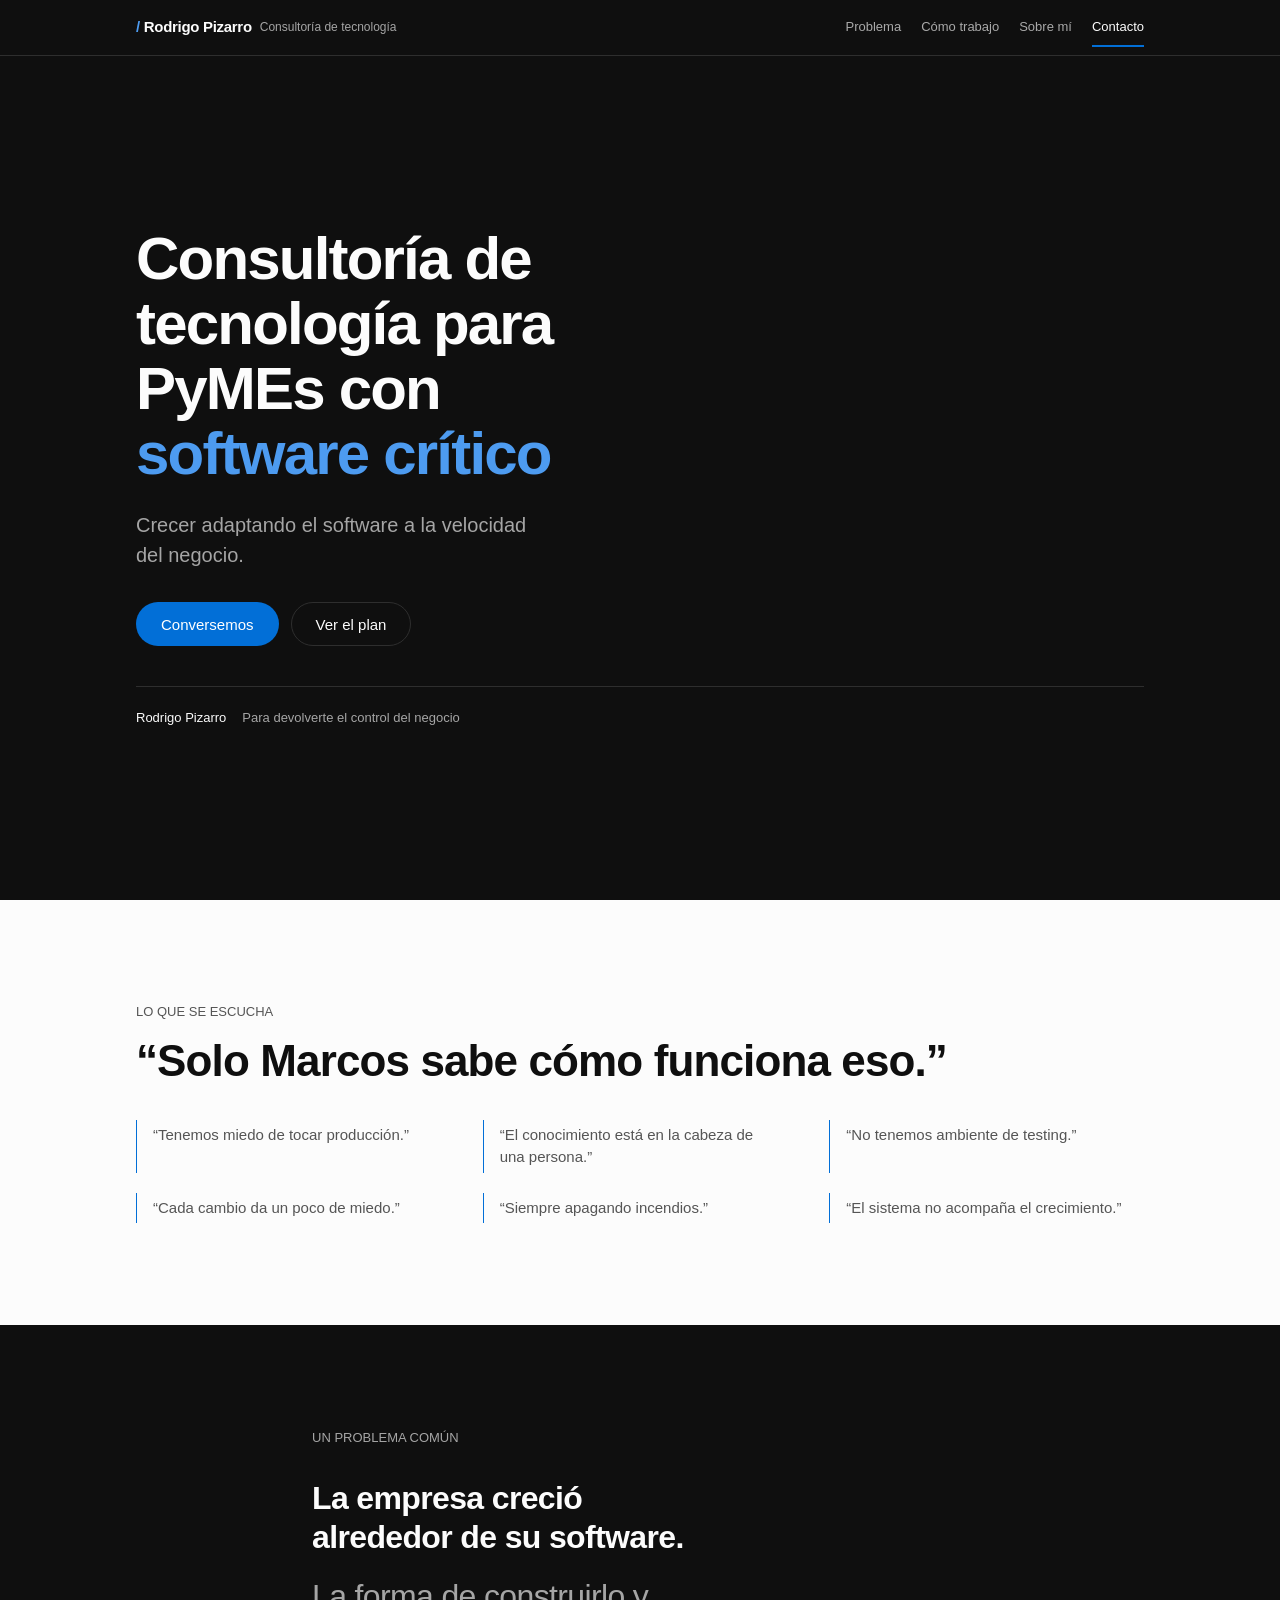
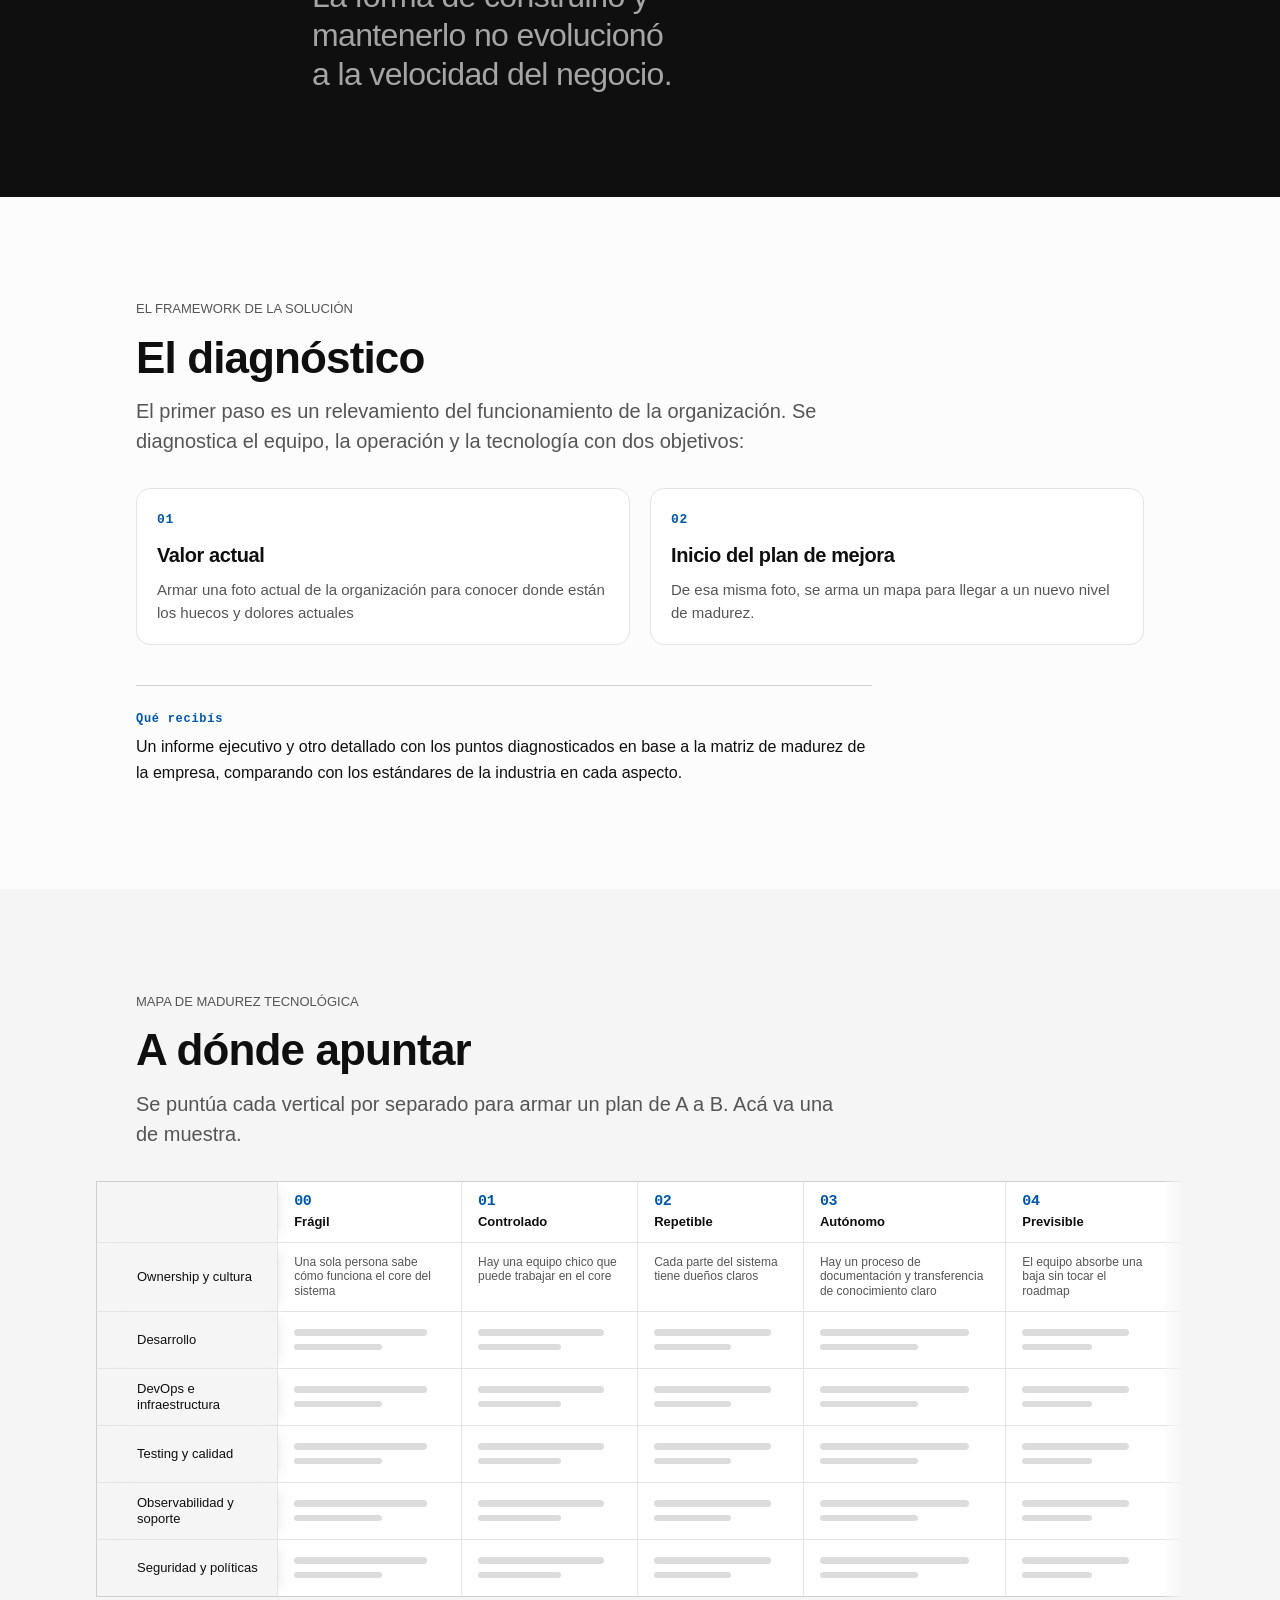
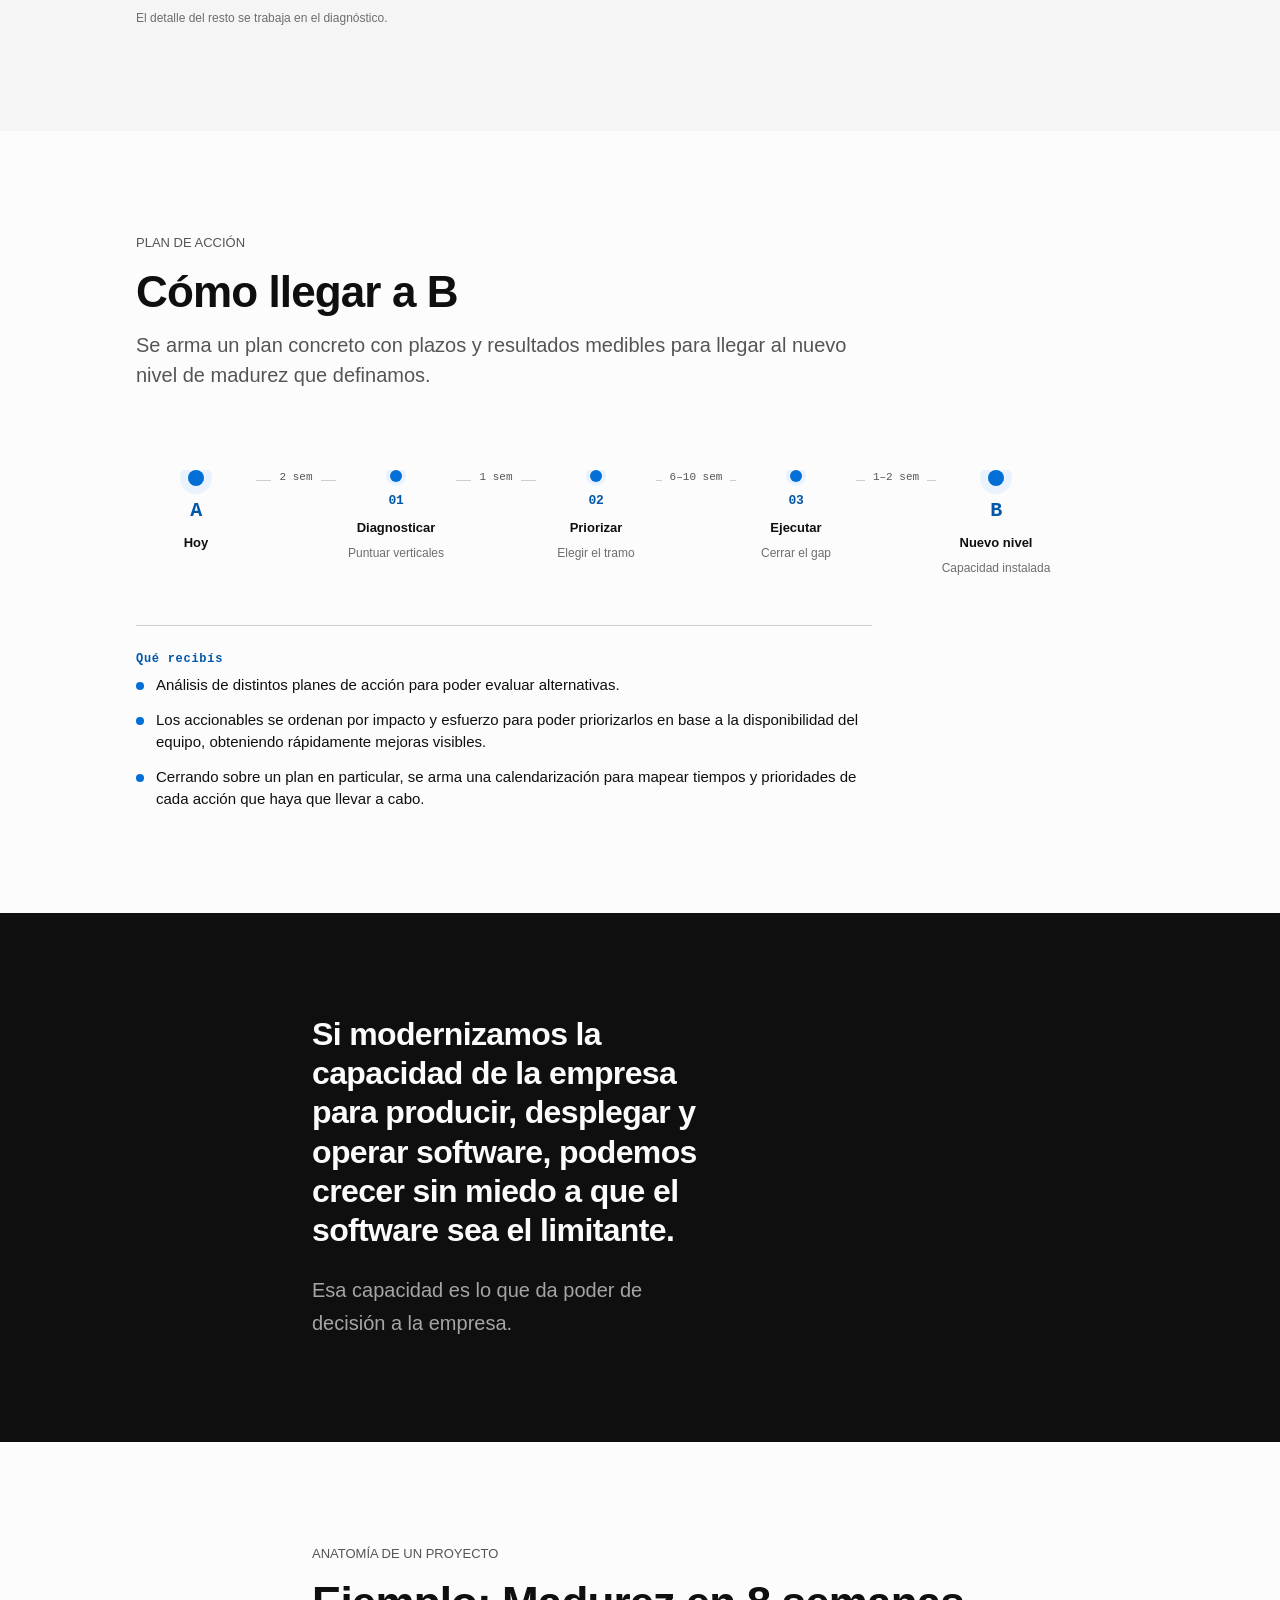
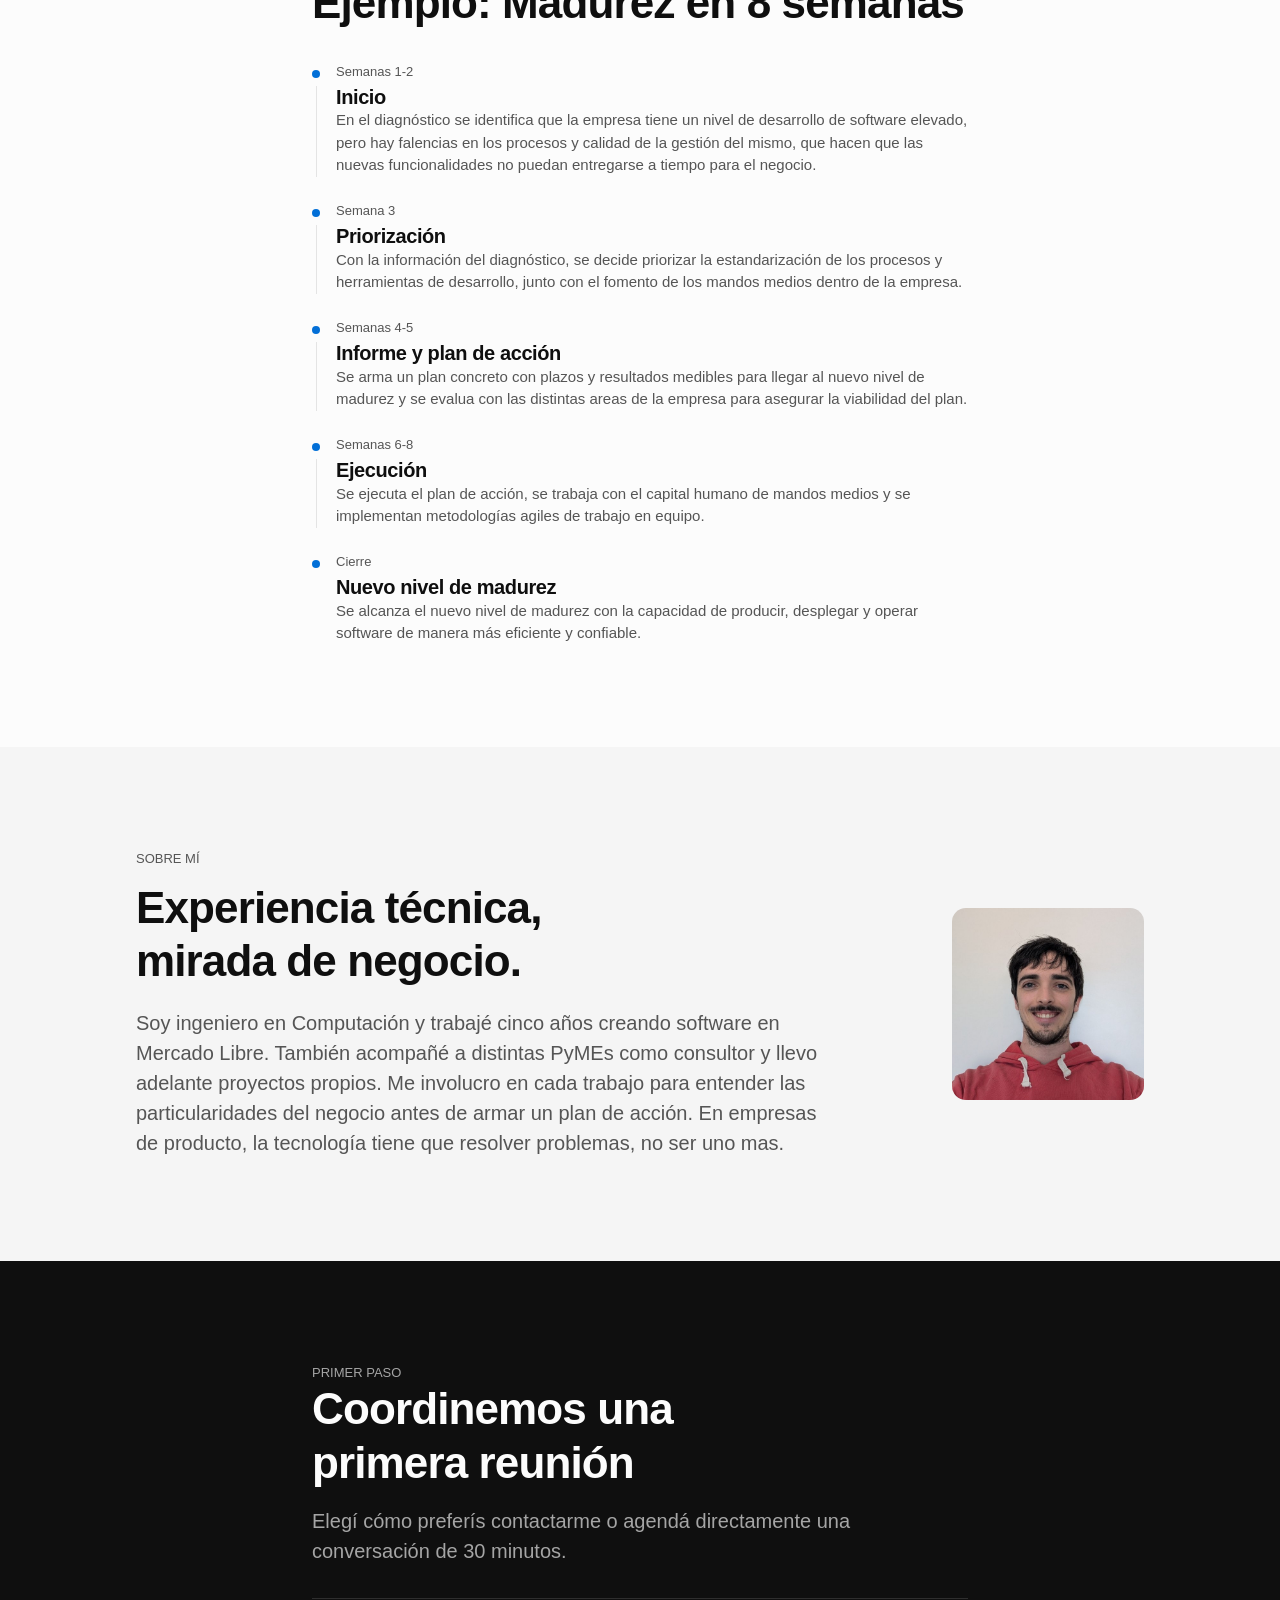
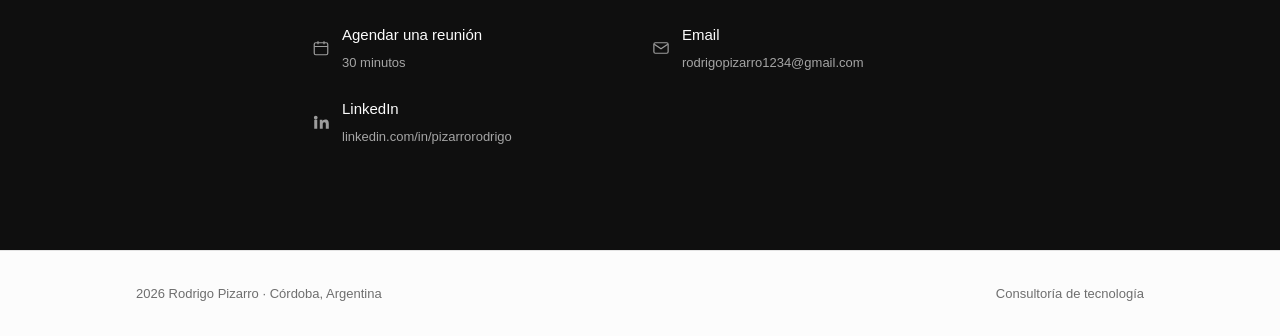
==== commit dec6797b: "Fix mobile UI" ====
--- a/index.html
+++ b/index.html
@@ -7,7 +7,7 @@
 <!-- ==========================================================================
      META — revisar antes de publicar. Ver CONTENT.md § 1.
      ========================================================================== -->
-<title>Rodrigo Pizarro — Consutltoría de tecnología para PyMEs con software crítico</title>
+<title>Rodrigo Pizarro — Consultoría de tecnología para PyMEs con software crítico</title>
 <meta name="description" content="Consultoría de tecnología en Córdoba, Argentina. Diagnóstico, plataforma interna, confiabilidad y modernización de sistemas legacy para empresas que crecieron alrededor de su software.">
 <link rel="canonical" href="https://antiloope.github.io/consulting/">
 
@@ -93,6 +93,13 @@
         <span>Para devolverte el control del negocio</span>
       </p>
     </div>
+
+    <a class="hero__more" href="#senales">
+      <span>conocer más</span>
+      <svg class="hero__more-icon" width="20" height="20" viewBox="0 0 20 20" aria-hidden="true" focusable="false">
+        <path d="M4.5 7.5 10 13l5.5-5.5" fill="none" stroke="currentColor" stroke-width="1.75" stroke-linecap="round" stroke-linejoin="round"/>
+      </svg>
+    </a>
   </section>
 
   <!-- ========================================================================
@@ -147,19 +154,22 @@
         </p>
       </div>
 
-      <div class="stack stack--lg reveal">
-        <div class="grid grid--2">
-          <article class="card card--numbered">
-            <p class="card__num">01</p>
-            <h3 class="card__title">Valor actual</h3>
-            <p class="card__body">Armar una foto actual de la organización para conocer donde están los huecos y dolores actuales</p>
-          </article>
-          <article class="card card--numbered">
-            <p class="card__num">02</p>
-            <h3 class="card__title">Inicio del plan de mejora</h3>
-            <p class="card__body">De esa misma foto, se arma un mapa para llegar a un nuevo nivel de madurez.</p>
-          </article>
-        </div>
+      <div class="grid grid--2 reveal">
+        <article class="card card--numbered">
+          <p class="card__num">01</p>
+          <h3 class="card__title">Valor actual</h3>
+          <p class="card__body">Armar una foto actual de la organización para conocer donde están los huecos y dolores actuales</p>
+        </article>
+        <article class="card card--numbered">
+          <p class="card__num">02</p>
+          <h3 class="card__title">Inicio del plan de mejora</h3>
+          <p class="card__body">De esa misma foto, se arma un mapa para llegar a un nuevo nivel de madurez.</p>
+        </article>
+      </div>
+
+      <div class="deliverable reveal">
+        <p class="card__label">Qué recibís</p>
+        <p>Un informe ejecutivo y otro detallado con los puntos diagnosticados en base a la matriz de madurez de la empresa, comparando con los estándares de la industria en cada aspecto.</p>
       </div>
     </div>
   </section>
@@ -176,14 +186,17 @@
         <h2 class="section__title" id="madurez-title">A dónde apuntar</h2>
         <p class="lede">
           Se puntúa cada vertical por separado para armar un plan de A a B.
-          Acá se ve la estructura.
+          Acá va una de muestra.
         </p>
       </div>
 
       <div class="matrix-wrap reveal">
-        <table class="matrix">
+        <div class="matrix-scroll">
+          <div class="matrix-scroll__view">
+          <table class="matrix">
           <caption class="visually-hidden">
-            Mapa de madurez: seis verticales por cinco niveles. El detalle de cada celda se reserva al diagnóstico.
+            Mapa de madurez: seis verticales por cinco niveles. Se muestra completa la vertical
+            «Ownership y cultura» como ejemplo; el criterio del resto se reserva al diagnóstico.
           </caption>
           <thead>
             <tr>
@@ -196,13 +209,13 @@
             </tr>
           </thead>
           <tbody>
-            <tr>
+            <tr class="matrix__row--sample">
               <th scope="row">Ownership y cultura</th>
-              <td><span class="matrix__placeholder" aria-hidden="true"></span></td>
-              <td><span class="matrix__placeholder" aria-hidden="true"></span></td>
-              <td><span class="matrix__placeholder" aria-hidden="true"></span></td>
-              <td><span class="matrix__placeholder" aria-hidden="true"></span></td>
-              <td><span class="matrix__placeholder" aria-hidden="true"></span></td>
+              <td>Una sola persona sabe cómo funciona el core del sistema</td>
+              <td>Hay una equipo chico que puede trabajar en el core</td>
+              <td>Cada parte del sistema tiene dueños claros</td>
+              <td>Hay un proceso de documentación y transferencia de conocimiento claro</td>
+              <td>El equipo absorbe una baja sin tocar el roadmap</td>
             </tr>
             <tr>
               <th scope="row">Desarrollo</th>
@@ -245,8 +258,10 @@
               <td><span class="matrix__placeholder" aria-hidden="true"></span></td>
             </tr>
           </tbody>
-        </table>
-        <p class="matrix-hint">El detalle de cada celda se trabaja en el diagnóstico.</p>
+          </table>
+          </div>
+        </div>
+        <p class="matrix-hint">El detalle del resto se trabaja en el diagnóstico.</p>
       </div>
 
     </div>
@@ -298,6 +313,15 @@
           <span class="route__detail">Capacidad instalada</span>
         </li>
       </ol>
+
+      <div class="deliverable reveal">
+        <p class="card__label">Qué recibís</p>
+        <ul class="checklist">
+          <li>Análisis de distintos planes de acción para poder evaluar alternativas.</li>
+          <li>Los accionables se ordenan por impacto y esfuerzo para poder priorizarlos en base a la disponibilidad del equipo, obteniendo rápidamente mejoras visibles.</li>
+          <li>Cerrando sobre un plan en particular, se arma una calendarización para mapear tiempos y prioridades de cada acción que haya que llevar a cabo.</li>
+        </ul>
+      </div>
     </div>
   </section>
 
@@ -460,7 +484,7 @@
   "@context": "https://schema.org",
   "@type": "ProfessionalService",
   "name": "Rodrigo Pizarro — Consultoría de tecnología",
-  "description": "Contultoría de tecnología para PyMEs con software crítico.",
+  "description": "Consultoría de tecnología para PyMEs con software crítico.",
   "url": "https://antiloope.github.io/consulting/",
   "areaServed": "AR",
   "address": {
--- a/assets/css/components.css
+++ b/assets/css/components.css
@@ -85,6 +85,16 @@
   padding-top: var(--sp-2);
   font-size: var(--fs-xs);
   color: var(--text-subtle);
+}
+/* Etiqueta de entregable. Sirve dentro de .card__meta y suelta sobre .deliverable. */
+.card__label {
+  display: block;
+  margin-bottom: var(--sp-1);
+  font-family: var(--font-mono);
+  font-size: var(--fs-xs);
+  font-weight: var(--fw-semibold);
+  letter-spacing: var(--ls-wide);
+  color: var(--accent-text);
 }
 
 /* Card numerada (fases, niveles, pasos) */
--- a/assets/css/sections.css
+++ b/assets/css/sections.css
@@ -5,6 +5,7 @@
 
 /* ---- Hero ---------------------------------------------------------------- */
 .hero {
+  position: relative;
   display: flex;
   align-items: center;
   min-height: 100svh;
@@ -47,6 +48,43 @@
   color: var(--text-muted);
 }
 .hero__signature strong { color: var(--text); font-weight: var(--fw-medium); }
+
+/* Invitación a scrollear: solo mobile (sin nav de anclas). */
+.hero__more { display: none; }
+@media (max-width: 63.99em) {
+  .hero {
+    padding-bottom: calc(var(--sp-16) + env(safe-area-inset-bottom));
+  }
+  .hero__more {
+    position: absolute;
+    left: 50%;
+    bottom: calc(var(--sp-5) + env(safe-area-inset-bottom));
+    display: flex;
+    flex-direction: column;
+    align-items: center;
+    gap: var(--sp-1);
+    min-height: calc(var(--sp-10) + var(--sp-1));
+    padding: var(--sp-2) var(--sp-4);
+    transform: translateX(-50%);
+    color: var(--text-muted);
+    font-size: var(--fs-xs);
+    text-decoration: none;
+    letter-spacing: var(--ls-normal);
+  }
+  .hero__more:hover,
+  .hero__more:focus-visible { color: var(--text); }
+  .hero__more-icon {
+    display: block;
+    animation: hero-more-bounce var(--dur-slow) var(--ease-out) infinite alternate;
+  }
+}
+@media (max-width: 63.99em) and (prefers-reduced-motion: reduce) {
+  .hero__more-icon { animation: none; }
+}
+@keyframes hero-more-bounce {
+  from { transform: translateY(0); }
+  to { transform: translateY(var(--sp-1)); }
+}
 
 /* ---- Lo que se escucha ---------------------------------------------------- */
 /* En desktop la cita principal entra en una línea: el .section__head
@@ -102,30 +140,39 @@
 .proof-teaser__link:hover { color: var(--accent-hover); }
 
 /* ---- Mapa de madurez: matriz teaser ----------------------------------------
-   Ejes (verticales × niveles) visibles; celdas en placeholder. El criterio
-   detallado no se publica: es parte de la propuesta de negocio.
+   Ejes (verticales × niveles) visibles. La primera vertical va completa como
+   muestra (.matrix__row--sample); el resto queda en placeholder porque el
+   criterio detallado es parte de la propuesta de negocio.
+   El scroll horizontal vive en .matrix-scroll__view; el fade (::after) y el
+   hint quedan fuera de ese scroller para no desplazarse con la tabla.
+   La columna sticky se ancla a left:0 y el gutter entra como padding de la
+   propia celda, así no salta ni tapa contenido.
    ---------------------------------------------------------------------------- */
 .matrix-wrap {
+  margin-inline: calc(var(--gutter) * -1);
+}
+.matrix-scroll {
   position: relative;
-  margin-inline: calc(var(--gutter) * -1);
-  padding-inline: var(--gutter);
+}
+.matrix-scroll__view {
   overflow-x: auto;
   overscroll-behavior-x: contain;
   -webkit-overflow-scrolling: touch;
 }
-.matrix-wrap::after {
+.matrix-scroll::after {
   content: "";
   position: absolute;
   top: 0;
   right: 0;
-  bottom: var(--sp-6);
-  width: var(--sp-10);
+  bottom: 0;
+  width: var(--sp-6);
   background: linear-gradient(to right, transparent, var(--bg-alt));
   pointer-events: none;
+  z-index: 3;
 }
 
 .matrix {
-  width: max(100%, 44rem);
+  width: max(100%, 58rem);
   border-collapse: separate;
   border-spacing: 0;
   font-size: var(--fs-sm);
@@ -147,10 +194,12 @@
 .matrix thead th:first-child,
 .matrix tbody th {
   border-left: var(--border-width) solid var(--border-strong);
+  padding-left: var(--gutter);
 }
 .matrix thead th:last-child,
 .matrix tbody td:last-child {
   border-right-color: var(--border-strong);
+  padding-right: var(--gutter);
 }
 .matrix tbody tr:last-child th,
 .matrix tbody tr:last-child td {
@@ -190,16 +239,27 @@
   font-weight: var(--fw-medium);
   color: var(--text);
   line-height: var(--lh-snug);
+  box-shadow: var(--sp-2) 0 var(--sp-3) calc(var(--sp-2) * -1) var(--border);
 }
 .matrix thead th:first-child {
   position: sticky;
   left: 0;
   z-index: 2;
+  background: var(--bg-alt);
+  box-shadow: var(--sp-2) 0 var(--sp-3) calc(var(--sp-2) * -1) var(--border);
 }
 
 .matrix td {
-  min-width: 6.5rem;
+  min-width: 8.5rem;
   background: var(--surface);
+}
+
+/* Vertical de muestra: la única fila con el criterio publicado. */
+.matrix__row--sample td {
+  vertical-align: top;
+  font-size: var(--fs-xs);
+  line-height: var(--lh-snug);
+  color: var(--text-muted);
 }
 
 .matrix__placeholder {
@@ -223,6 +283,7 @@
 
 .matrix-hint {
   margin-top: var(--sp-3);
+  padding-inline: var(--gutter);
   font-size: var(--fs-xs);
   color: var(--text-subtle);
 }
@@ -328,6 +389,14 @@
   white-space: nowrap;
 }
 
+/* Entregable anunciado: qué queda escrito al cerrar diagnóstico o plan. */
+.deliverable {
+  max-width: var(--container-narrow);
+  margin-top: var(--sp-10);
+  padding-top: var(--sp-6);
+  border-top: var(--border-width) solid var(--border-strong);
+}
+
 /* ---- Framework (legacy label helper) --------------------------------------- */
 .phases { counter-reset: phase; }
 .phase { position: relative; }
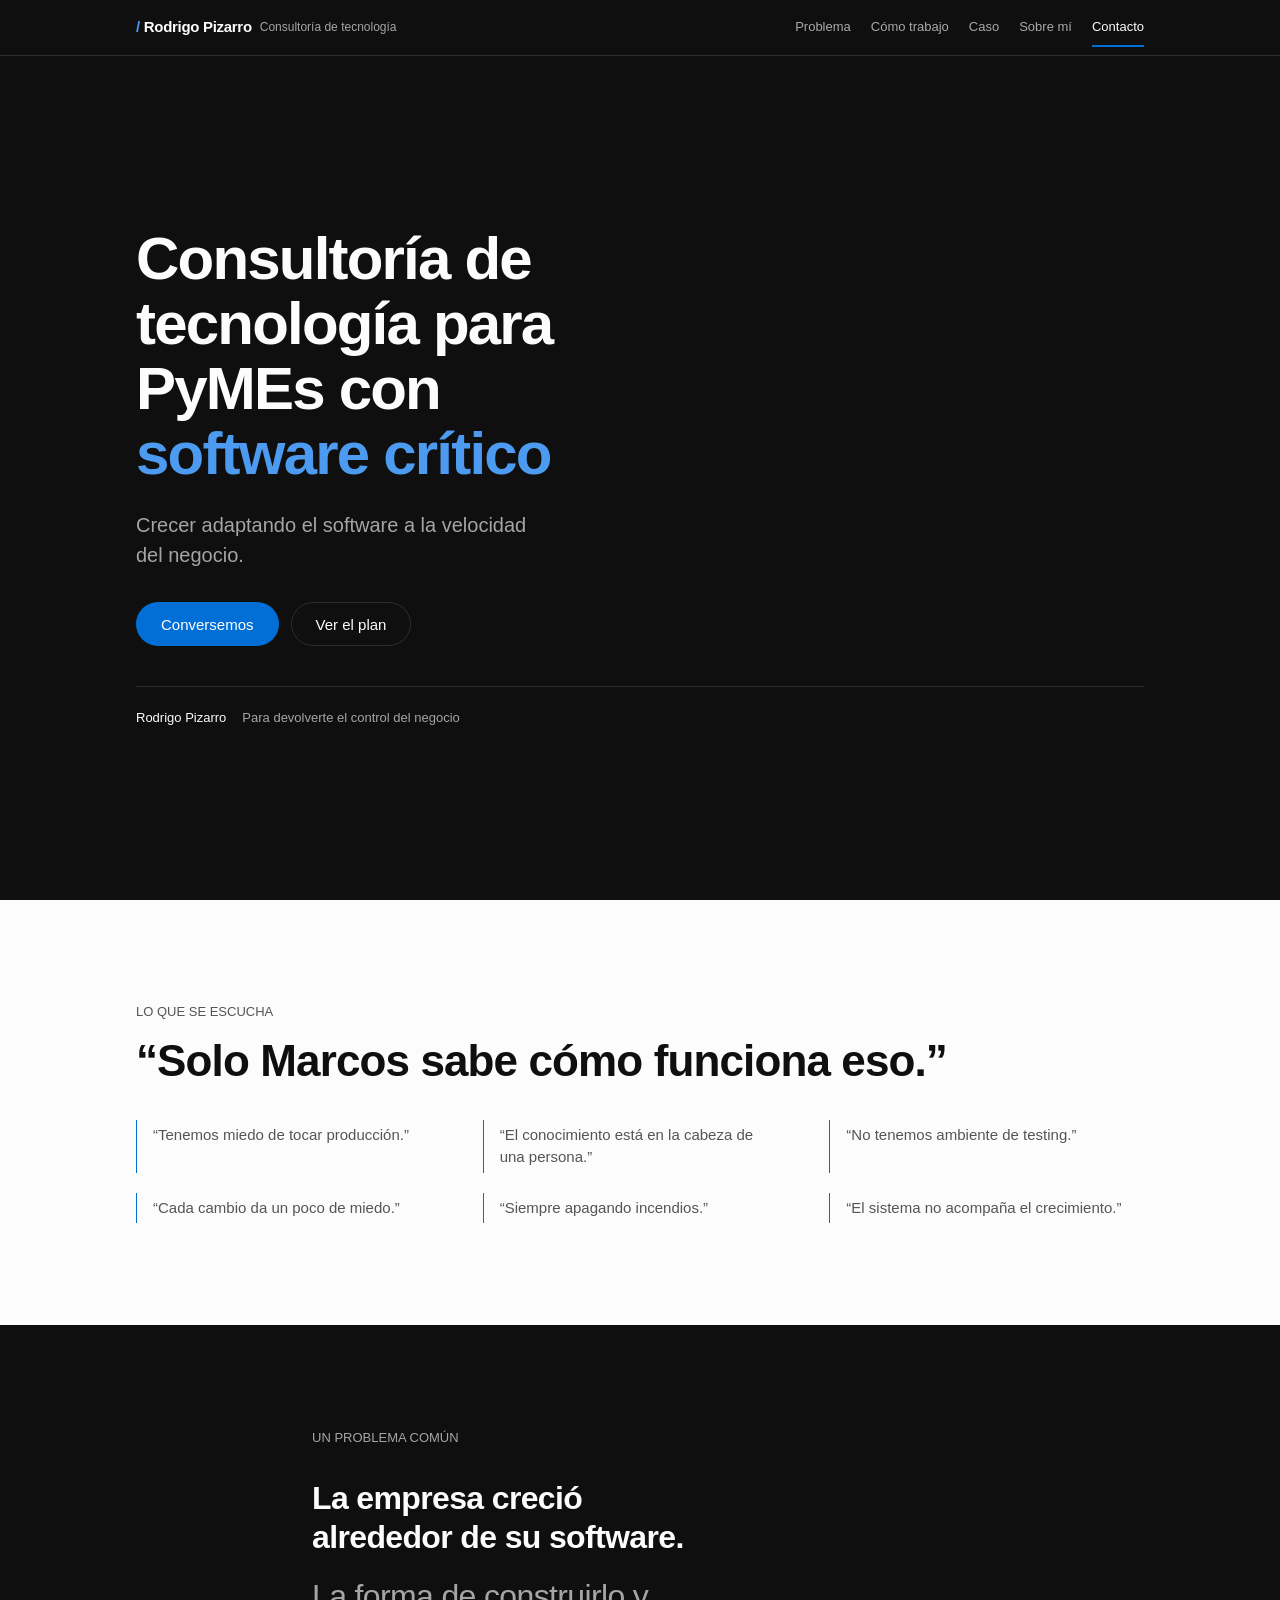
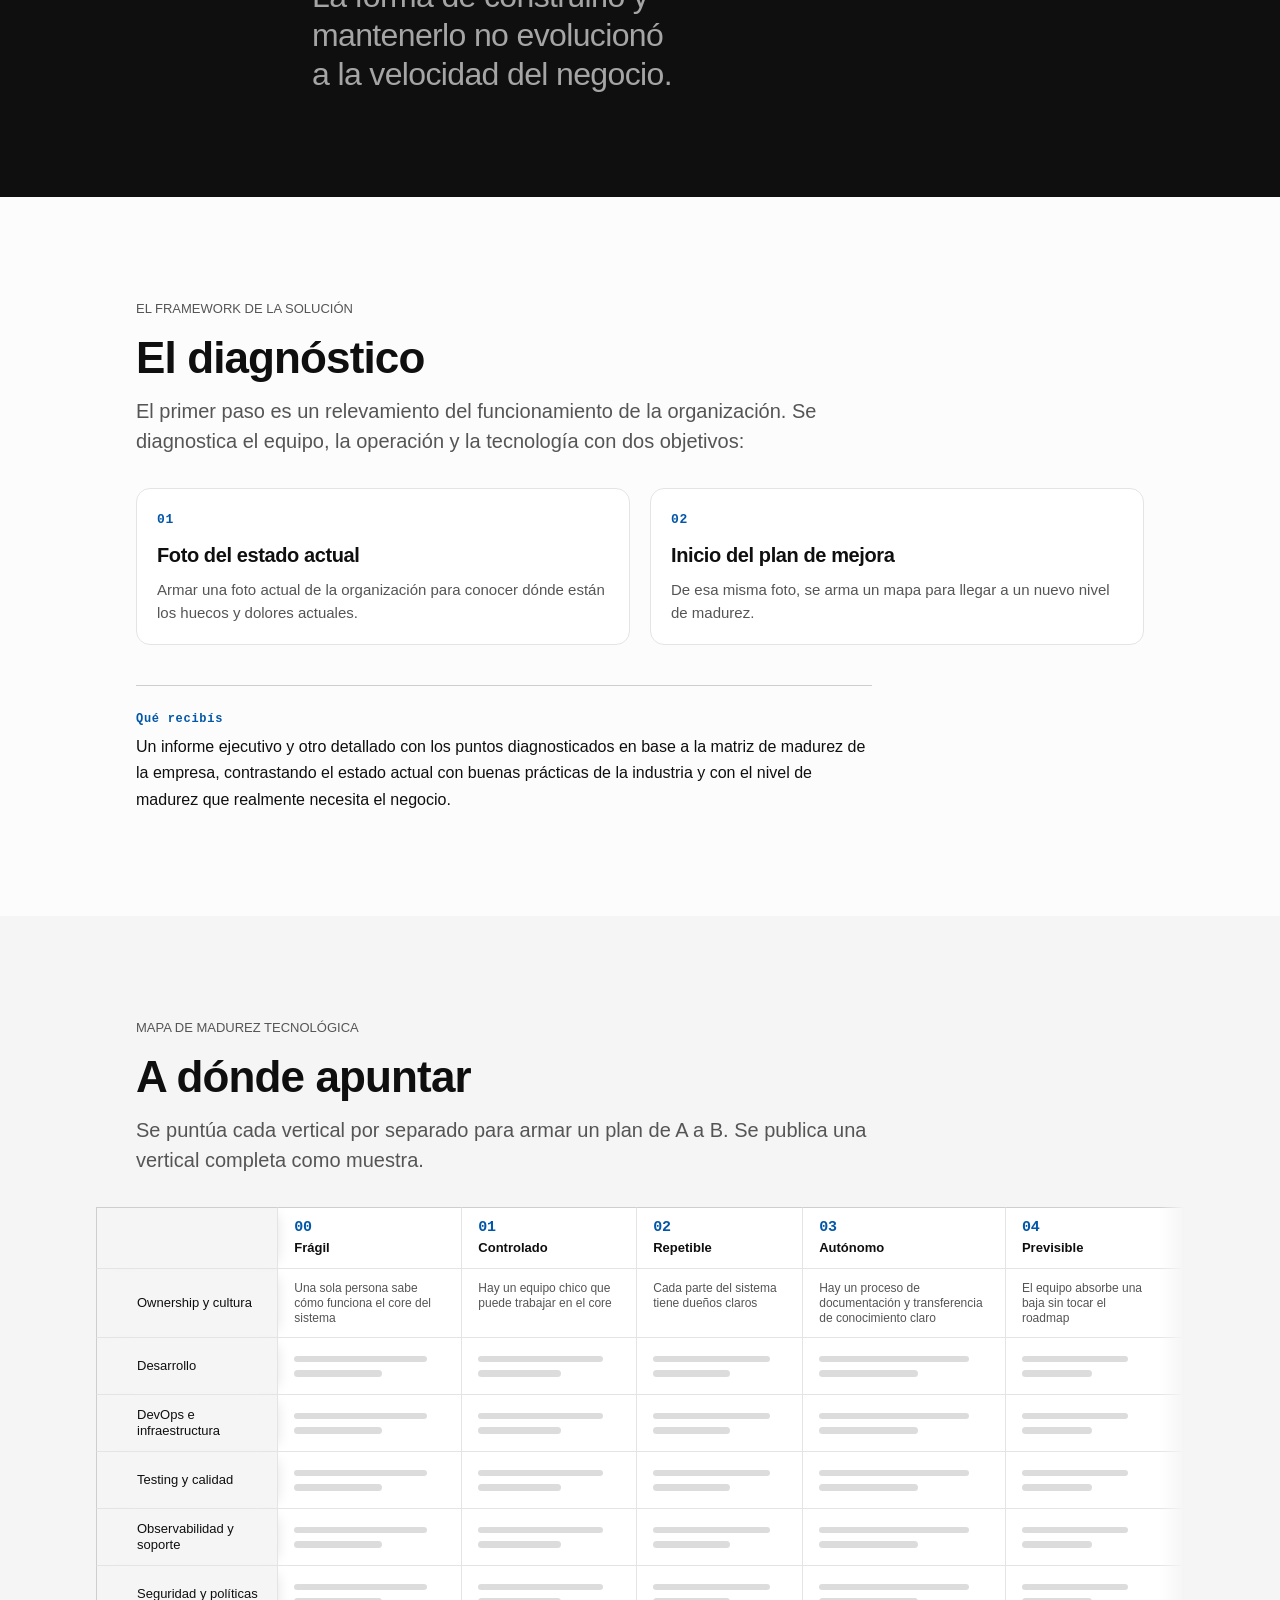
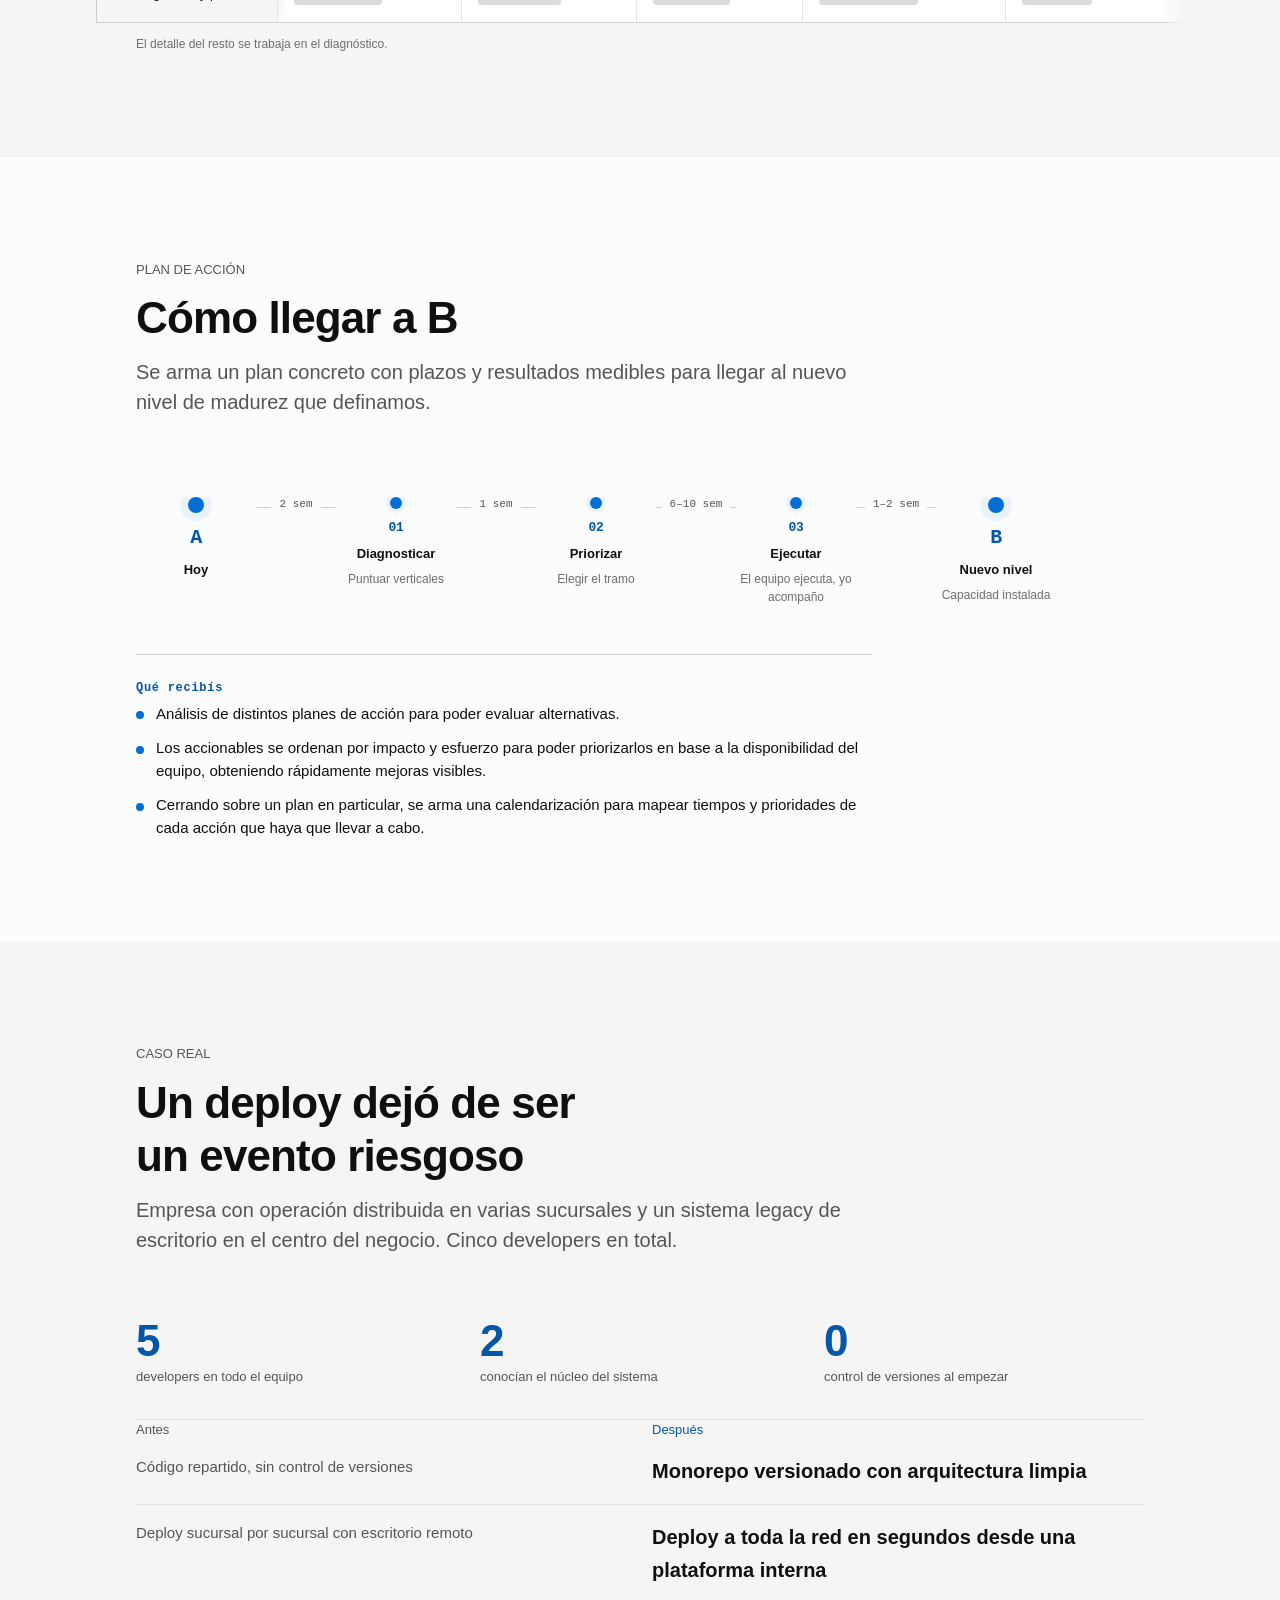
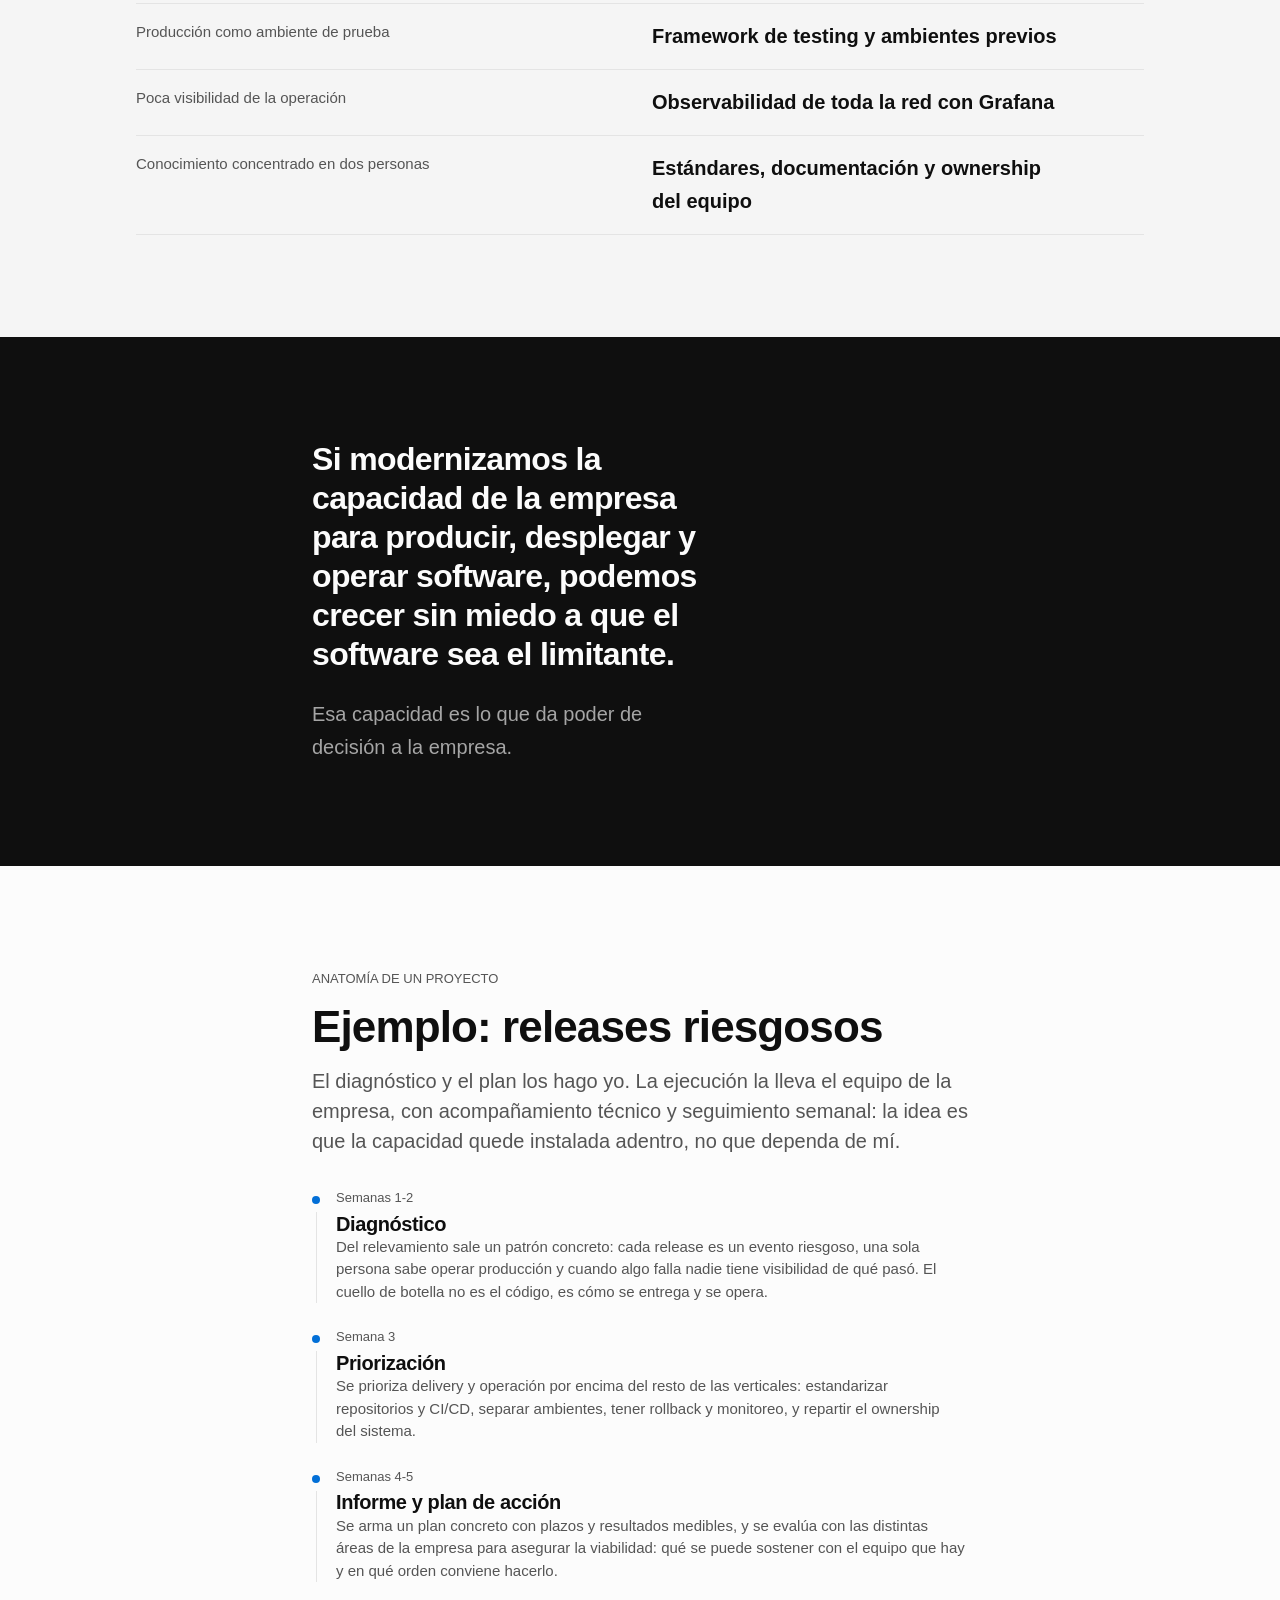
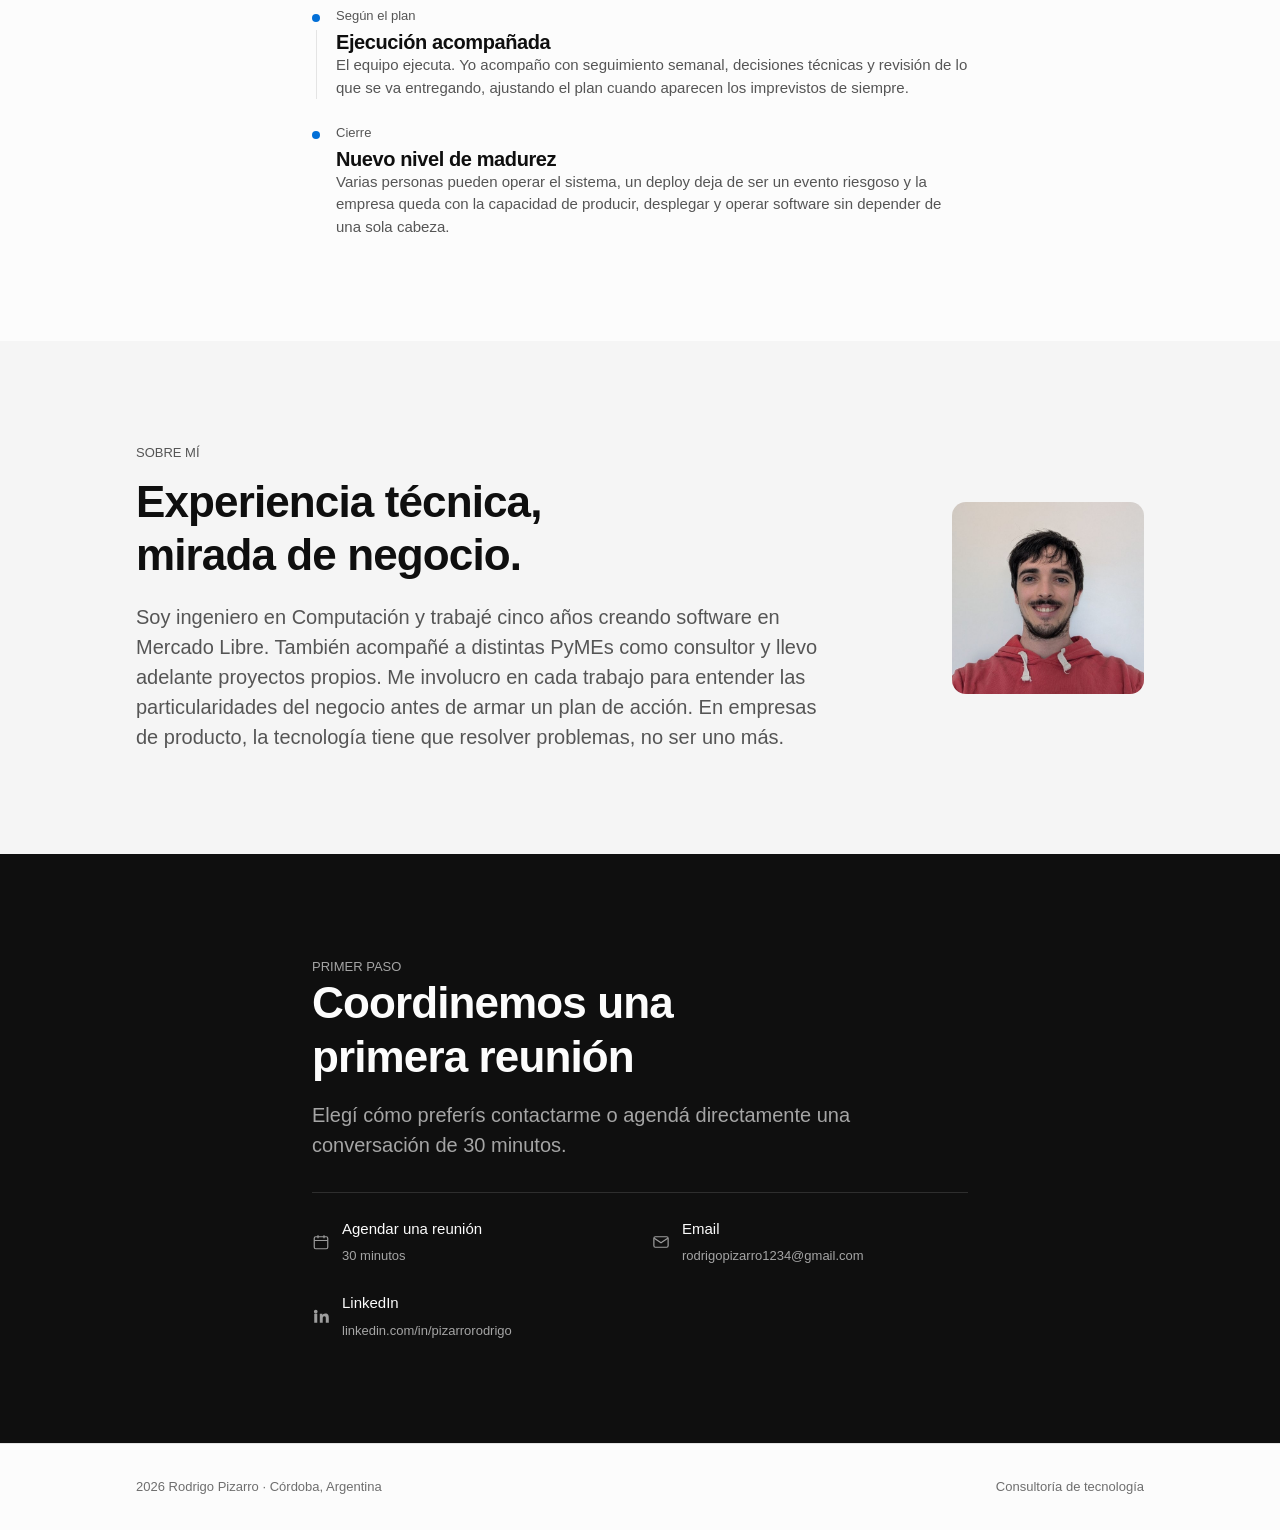
==== commit 5c8f65e4: "Reponer el caso como prueba y afinar el discurso de la landing Cambios sobre la review de la página " ====
--- a/index.html
+++ b/index.html
@@ -62,6 +62,7 @@
     <nav class="site-nav" data-nav aria-label="Secciones">
       <a href="#problema">Problema</a>
       <a href="#framework">Cómo trabajo</a>
+      <a href="#caso">Caso</a>
       <a href="#sobre-mi">Sobre mí</a>
       <a href="#contacto">Contacto</a>
     </nav>
@@ -157,8 +158,8 @@
       <div class="grid grid--2 reveal">
         <article class="card card--numbered">
           <p class="card__num">01</p>
-          <h3 class="card__title">Valor actual</h3>
-          <p class="card__body">Armar una foto actual de la organización para conocer donde están los huecos y dolores actuales</p>
+          <h3 class="card__title">Foto del estado actual</h3>
+          <p class="card__body">Armar una foto actual de la organización para conocer dónde están los huecos y dolores actuales.</p>
         </article>
         <article class="card card--numbered">
           <p class="card__num">02</p>
@@ -169,7 +170,7 @@
 
       <div class="deliverable reveal">
         <p class="card__label">Qué recibís</p>
-        <p>Un informe ejecutivo y otro detallado con los puntos diagnosticados en base a la matriz de madurez de la empresa, comparando con los estándares de la industria en cada aspecto.</p>
+        <p>Un informe ejecutivo y otro detallado con los puntos diagnosticados en base a la matriz de madurez de la empresa, contrastando el estado actual con buenas prácticas de la industria y con el nivel de madurez que realmente necesita el negocio.</p>
       </div>
     </div>
   </section>
@@ -186,7 +187,7 @@
         <h2 class="section__title" id="madurez-title">A dónde apuntar</h2>
         <p class="lede">
           Se puntúa cada vertical por separado para armar un plan de A a B.
-          Acá va una de muestra.
+          Se publica una vertical completa como muestra.
         </p>
       </div>
 
@@ -212,7 +213,7 @@
             <tr class="matrix__row--sample">
               <th scope="row">Ownership y cultura</th>
               <td>Una sola persona sabe cómo funciona el core del sistema</td>
-              <td>Hay una equipo chico que puede trabajar en el core</td>
+              <td>Hay un equipo chico que puede trabajar en el core</td>
               <td>Cada parte del sistema tiene dueños claros</td>
               <td>Hay un proceso de documentación y transferencia de conocimiento claro</td>
               <td>El equipo absorbe una baja sin tocar el roadmap</td>
@@ -303,7 +304,7 @@
           <span class="route__dot" aria-hidden="true"></span>
           <span class="route__mark">03</span>
           <span class="route__name">Ejecutar</span>
-          <span class="route__detail">Cerrar el gap</span>
+          <span class="route__detail">El equipo ejecuta, yo acompaño</span>
         </li>
         <li class="route__edge" aria-hidden="true"><span class="route__duration">1–2 sem</span></li>
         <li class="route__node route__node--end">
@@ -321,6 +322,101 @@
           <li>Los accionables se ordenan por impacto y esfuerzo para poder priorizarlos en base a la disponibilidad del equipo, obteniendo rápidamente mejoras visibles.</li>
           <li>Cerrando sobre un plan en particular, se arma una calendarización para mapear tiempos y prioridades de cada acción que haya que llevar a cabo.</li>
         </ul>
+      </div>
+    </div>
+  </section>
+
+  <!-- ========================================================================
+       07 · CASO REAL — anonimizado a propósito: sin nombre de cliente ni rubro
+       identificable. Los números y las filas del antes/después son reales.
+       Para agregar más casos: duplicar esta sección con otro id.
+       ======================================================================== -->
+  <section class="section section--alt" id="caso" aria-labelledby="caso-title">
+    <div class="container">
+      <div class="section__head reveal">
+        <p class="section__eyebrow">CASO REAL</p>
+        <h2 class="section__title" id="caso-title">Un deploy dejó de ser un evento riesgoso</h2>
+        <p class="lede">
+          Empresa con operación distribuida en varias sucursales y un sistema legacy
+          de escritorio en el centro del negocio. Cinco developers en total.
+        </p>
+      </div>
+
+      <div class="case__stats reveal">
+        <div class="stat">
+          <p class="stat__value">5</p>
+          <p class="stat__label">developers en todo el equipo</p>
+        </div>
+        <div class="stat">
+          <p class="stat__value">2</p>
+          <p class="stat__label">conocían el núcleo del sistema</p>
+        </div>
+        <div class="stat">
+          <p class="stat__value">0</p>
+          <p class="stat__label">control de versiones al empezar</p>
+        </div>
+      </div>
+
+      <div class="compare reveal">
+        <div class="compare__head">
+          <p class="compare__label">Antes</p>
+          <p class="compare__label compare__label--after">Después</p>
+        </div>
+
+        <div class="compare__row">
+          <div class="compare__side">
+            <p class="compare__label">Antes</p>
+            <p class="compare__before">Código repartido, sin control de versiones</p>
+          </div>
+          <div class="compare__side">
+            <p class="compare__label compare__label--after">Después</p>
+            <p class="compare__after">Monorepo versionado con arquitectura limpia</p>
+          </div>
+        </div>
+
+        <div class="compare__row">
+          <div class="compare__side">
+            <p class="compare__label">Antes</p>
+            <p class="compare__before">Deploy sucursal por sucursal con escritorio remoto</p>
+          </div>
+          <div class="compare__side">
+            <p class="compare__label compare__label--after">Después</p>
+            <p class="compare__after">Deploy a toda la red en segundos desde una plataforma interna</p>
+          </div>
+        </div>
+
+        <div class="compare__row">
+          <div class="compare__side">
+            <p class="compare__label">Antes</p>
+            <p class="compare__before">Producción como ambiente de prueba</p>
+          </div>
+          <div class="compare__side">
+            <p class="compare__label compare__label--after">Después</p>
+            <p class="compare__after">Framework de testing y ambientes previos</p>
+          </div>
+        </div>
+
+        <div class="compare__row">
+          <div class="compare__side">
+            <p class="compare__label">Antes</p>
+            <p class="compare__before">Poca visibilidad de la operación</p>
+          </div>
+          <div class="compare__side">
+            <p class="compare__label compare__label--after">Después</p>
+            <p class="compare__after">Observabilidad de toda la red con Grafana</p>
+          </div>
+        </div>
+
+        <div class="compare__row">
+          <div class="compare__side">
+            <p class="compare__label">Antes</p>
+            <p class="compare__before">Conocimiento concentrado en dos personas</p>
+          </div>
+          <div class="compare__side">
+            <p class="compare__label compare__label--after">Después</p>
+            <p class="compare__after">Estándares, documentación y ownership del equipo</p>
+          </div>
+        </div>
       </div>
     </div>
   </section>
@@ -343,13 +439,22 @@
 
   <!-- ========================================================================
        09 · ANATOMÍA DE UN PROYECTO
-       REVISAR: los rangos de semanas salieron ambiguos del deck. Ver CONTENT.md § 3.
+       El ejemplo es del mismo tipo de problema que el caso de la sección 07
+       (delivery y operación), no de "madurez" en abstracto.
+       Los plazos de los tres primeros pasos coinciden con los tramos del mapa
+       A → B de #servicios. La ejecución no lleva plazo cerrado a propósito:
+       depende del plan y la hace el equipo de la empresa.
        ======================================================================== -->
   <section class="section" id="anatomia" aria-labelledby="anatomia-title">
     <div class="container container--narrow">
       <div class="section__head reveal">
         <p class="section__eyebrow">ANATOMÍA DE UN PROYECTO</p>
-        <h2 class="section__title" id="anatomia-title">Ejemplo: Madurez en 8 semanas</h2>
+        <h2 class="section__title" id="anatomia-title">Ejemplo: releases riesgosos</h2>
+        <p class="lede">
+          El diagnóstico y el plan los hago yo. La ejecución la lleva el equipo de la
+          empresa, con acompañamiento técnico y seguimiento semanal: la idea es que la
+          capacidad quede instalada adentro, no que dependa de mí.
+        </p>
       </div>
 
       <ol class="timeline reveal">
@@ -357,8 +462,8 @@
           <div class="timeline__rail"><span class="timeline__dot"></span><span class="timeline__line"></span></div>
           <div>
             <p class="timeline__when">Semanas 1-2</p>
-            <h3 class="timeline__what">Inicio</h3>
-            <p class="timeline__detail">En el diagnóstico se identifica que la empresa tiene un nivel de desarrollo de software elevado, pero hay falencias en los procesos y calidad de la gestión del mismo, que hacen que las nuevas funcionalidades no puedan entregarse a tiempo para el negocio.</p>
+            <h3 class="timeline__what">Diagnóstico</h3>
+            <p class="timeline__detail">Del relevamiento sale un patrón concreto: cada release es un evento riesgoso, una sola persona sabe operar producción y cuando algo falla nadie tiene visibilidad de qué pasó. El cuello de botella no es el código, es cómo se entrega y se opera.</p>
           </div>
         </li>
         <li class="timeline__item">
@@ -366,7 +471,7 @@
           <div>
             <p class="timeline__when">Semana 3</p>
             <h3 class="timeline__what">Priorización</h3>
-            <p class="timeline__detail">Con la información del diagnóstico, se decide priorizar la estandarización de los procesos y herramientas de desarrollo, junto con el fomento de los mandos medios dentro de la empresa.</p>
+            <p class="timeline__detail">Se prioriza delivery y operación por encima del resto de las verticales: estandarizar repositorios y CI/CD, separar ambientes, tener rollback y monitoreo, y repartir el ownership del sistema.</p>
           </div>
         </li>
         <li class="timeline__item">
@@ -374,15 +479,15 @@
           <div>
             <p class="timeline__when">Semanas 4-5</p>
             <h3 class="timeline__what">Informe y plan de acción</h3>
-            <p class="timeline__detail">Se arma un plan concreto con plazos y resultados medibles para llegar al nuevo nivel de madurez y se evalua con las distintas areas de la empresa para asegurar la viabilidad del plan.</p>
+            <p class="timeline__detail">Se arma un plan concreto con plazos y resultados medibles, y se evalúa con las distintas áreas de la empresa para asegurar la viabilidad: qué se puede sostener con el equipo que hay y en qué orden conviene hacerlo.</p>
           </div>
         </li>
         <li class="timeline__item">
           <div class="timeline__rail"><span class="timeline__dot"></span><span class="timeline__line"></span></div>
           <div>
-            <p class="timeline__when">Semanas 6-8</p>
-            <h3 class="timeline__what">Ejecución</h3>
-            <p class="timeline__detail">Se ejecuta el plan de acción, se trabaja con el capital humano de mandos medios y se implementan metodologías agiles de trabajo en equipo.</p>
+            <p class="timeline__when">Según el plan</p>
+            <h3 class="timeline__what">Ejecución acompañada</h3>
+            <p class="timeline__detail">El equipo ejecuta. Yo acompaño con seguimiento semanal, decisiones técnicas y revisión de lo que se va entregando, ajustando el plan cuando aparecen los imprevistos de siempre.</p>
           </div>
         </li>
         <li class="timeline__item">
@@ -390,7 +495,7 @@
           <div>
             <p class="timeline__when">Cierre</p>
             <h3 class="timeline__what">Nuevo nivel de madurez</h3>
-            <p class="timeline__detail">Se alcanza el nuevo nivel de madurez con la capacidad de producir, desplegar y operar software de manera más eficiente y confiable.</p>
+            <p class="timeline__detail">Varias personas pueden operar el sistema, un deploy deja de ser un evento riesgoso y la empresa queda con la capacidad de producir, desplegar y operar software sin depender de una sola cabeza.</p>
           </div>
         </li>
       </ol>
@@ -406,7 +511,7 @@
         <p class="section__eyebrow">SOBRE MÍ</p>
         <h2 class="about__title" id="sobre-mi-title">Experiencia técnica, mirada de negocio.</h2>
         <p class="about__body">
-          Soy ingeniero en Computación y trabajé cinco años creando software en Mercado Libre. También acompañé a distintas PyMEs como consultor y llevo adelante proyectos propios. Me involucro en cada trabajo para entender las particularidades del negocio antes de armar un plan de acción. En empresas de producto, la tecnología tiene que resolver problemas, no ser uno mas.
+          Soy ingeniero en Computación y trabajé cinco años creando software en Mercado Libre. También acompañé a distintas PyMEs como consultor y llevo adelante proyectos propios. Me involucro en cada trabajo para entender las particularidades del negocio antes de armar un plan de acción. En empresas de producto, la tecnología tiene que resolver problemas, no ser uno más.
         </p>
       </div>
 
--- a/assets/css/sections.css
+++ b/assets/css/sections.css
@@ -116,29 +116,6 @@
    grande que el resto — no solo de otro color. */
 .statement em { font-style: normal; color: var(--accent-text); font-size: 1.15em; }
 
-/* ---- Compromiso: anticipo de prueba ---------------------------------------
-   Comparte sección con la declaración de arriba pero en su propio .container
-   (necesita más ancho que container--narrow) y con su propio ritmo interno,
-   más apretado que --section-py: es un anticipo, no una sección nueva.
-   ---------------------------------------------------------------------------- */
-.proof-teaser {
-  margin-top: var(--sp-10);
-  padding-top: var(--sp-10);
-  border-top: var(--border-width) solid var(--border);
-}
-.proof-teaser__lede { max-width: 60ch; }
-.proof-teaser__link {
-  display: inline-flex;
-  align-items: center;
-  min-height: calc(var(--sp-10) + var(--sp-1));
-  margin-top: var(--sp-3);
-  color: var(--accent-text);
-  font-weight: var(--fw-medium);
-  text-decoration: underline;
-  text-underline-offset: 3px;
-}
-.proof-teaser__link:hover { color: var(--accent-hover); }
-
 /* ---- Mapa de madurez: matriz teaser ----------------------------------------
    Ejes (verticales × niveles) visibles. La primera vertical va completa como
    muestra (.matrix__row--sample); el resto queda en placeholder porque el
@@ -288,20 +265,6 @@
   color: var(--text-subtle);
 }
 
-/* ---- Reglas del modelo de madurez ------------------------------------------ */
-.model-rules {
-  margin-top: var(--sp-10);
-  padding-top: var(--sp-6);
-  border-top: var(--border-width) solid var(--border-strong);
-}
-.model-rule__title {
-  font-size: var(--fs-md);
-  font-weight: var(--fw-semibold);
-  letter-spacing: var(--ls-tight);
-  margin: 0 0 var(--sp-2);
-}
-.model-rule__body { font-size: var(--fs-sm); color: var(--text-muted); line-height: var(--lh-normal); margin: 0; }
-
 /* ---- Plan de acción: mapa A → B -------------------------------------------- */
 #servicios .section__head { margin-bottom: var(--sp-20); }
 
@@ -397,40 +360,6 @@
   border-top: var(--border-width) solid var(--border-strong);
 }
 
-/* ---- Framework (legacy label helper) --------------------------------------- */
-.phases { counter-reset: phase; }
-.phase { position: relative; }
-.phase__label {
-  font-size: var(--fs-sm);
-  font-weight: var(--fw-medium);
-  line-height: var(--lh-normal);
-  color: var(--accent-text);
-}
-
-/* ---- Catálogo -------------------------------------------------------------- */
-.catalog__item {
-  display: grid;
-  gap: var(--sp-2);
-  padding-block: var(--sp-5);
-  border-bottom: var(--border-width) solid var(--border);
-}
-.catalog__item:first-child { border-top: var(--border-width) solid var(--border); }
-.catalog__name {
-  font-size: var(--fs-lg);
-  font-weight: var(--fw-semibold);
-  letter-spacing: var(--ls-tight);
-}
-.catalog__outcome { font-size: var(--fs-md); color: var(--text-muted); line-height: var(--lh-normal); }
-
-@media (min-width: 48em) {
-  .catalog__item {
-    grid-template-columns: minmax(0, 1fr) minmax(0, 1.3fr) auto;
-    gap: var(--sp-6);
-    align-items: baseline;
-  }
-  .catalog__duration { justify-self: end; }
-}
-
 /* ---- Caso ------------------------------------------------------------------ */
 .case__stats {
   display: grid;
@@ -459,22 +388,6 @@
   color: var(--text-muted);
   max-width: 34ch;
 }
-
-/* ---- Modelo de trabajo ------------------------------------------------------ */
-.not-selling {
-  margin-top: var(--sp-8);
-  padding: var(--sp-5);
-  border: var(--border-width) dashed var(--border-strong);
-  border-radius: var(--radius-lg);
-}
-.not-selling__label {
-  font-size: var(--fs-sm);
-  font-weight: var(--fw-medium);
-  line-height: var(--lh-normal);
-  color: var(--text-muted);
-  margin-bottom: var(--sp-2);
-}
-.not-selling__list { font-size: var(--fs-md); color: var(--text-muted); }
 
 /* ---- Sobre mí --------------------------------------------------------------- */
 .about {
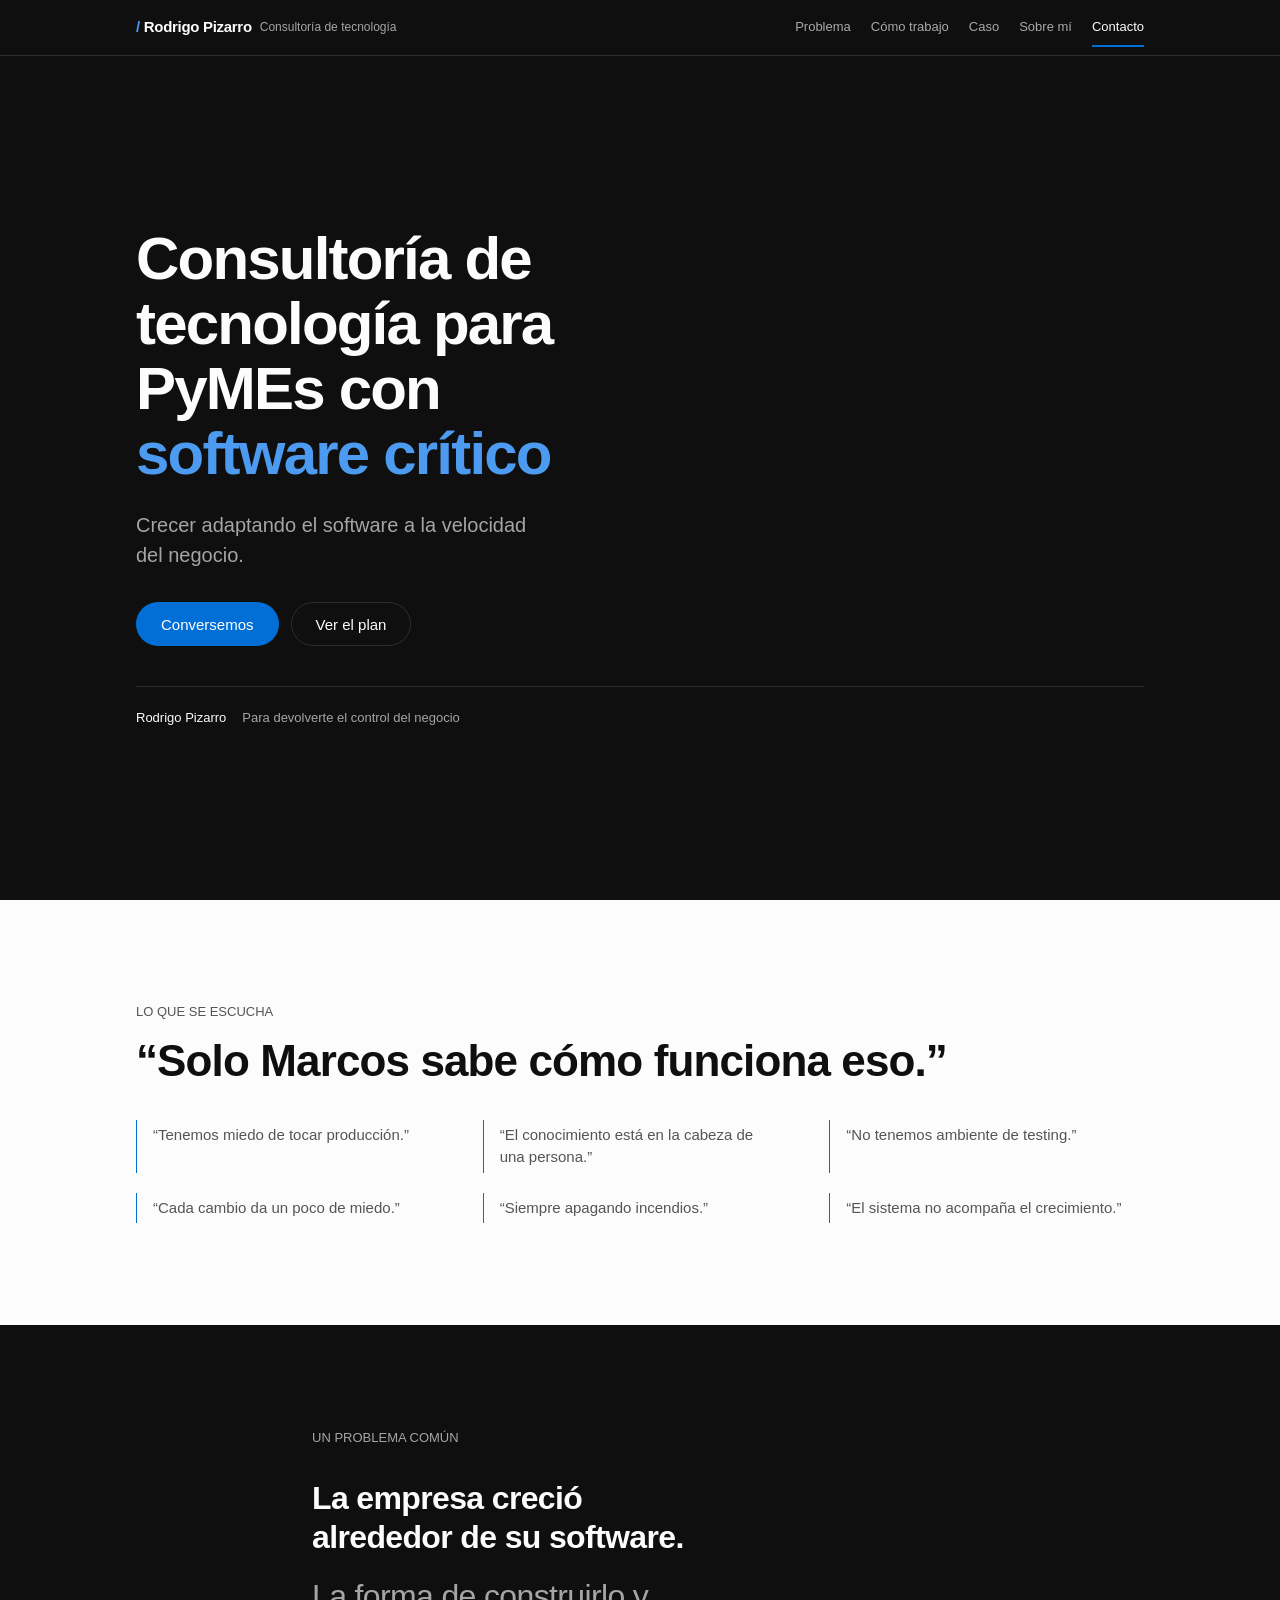
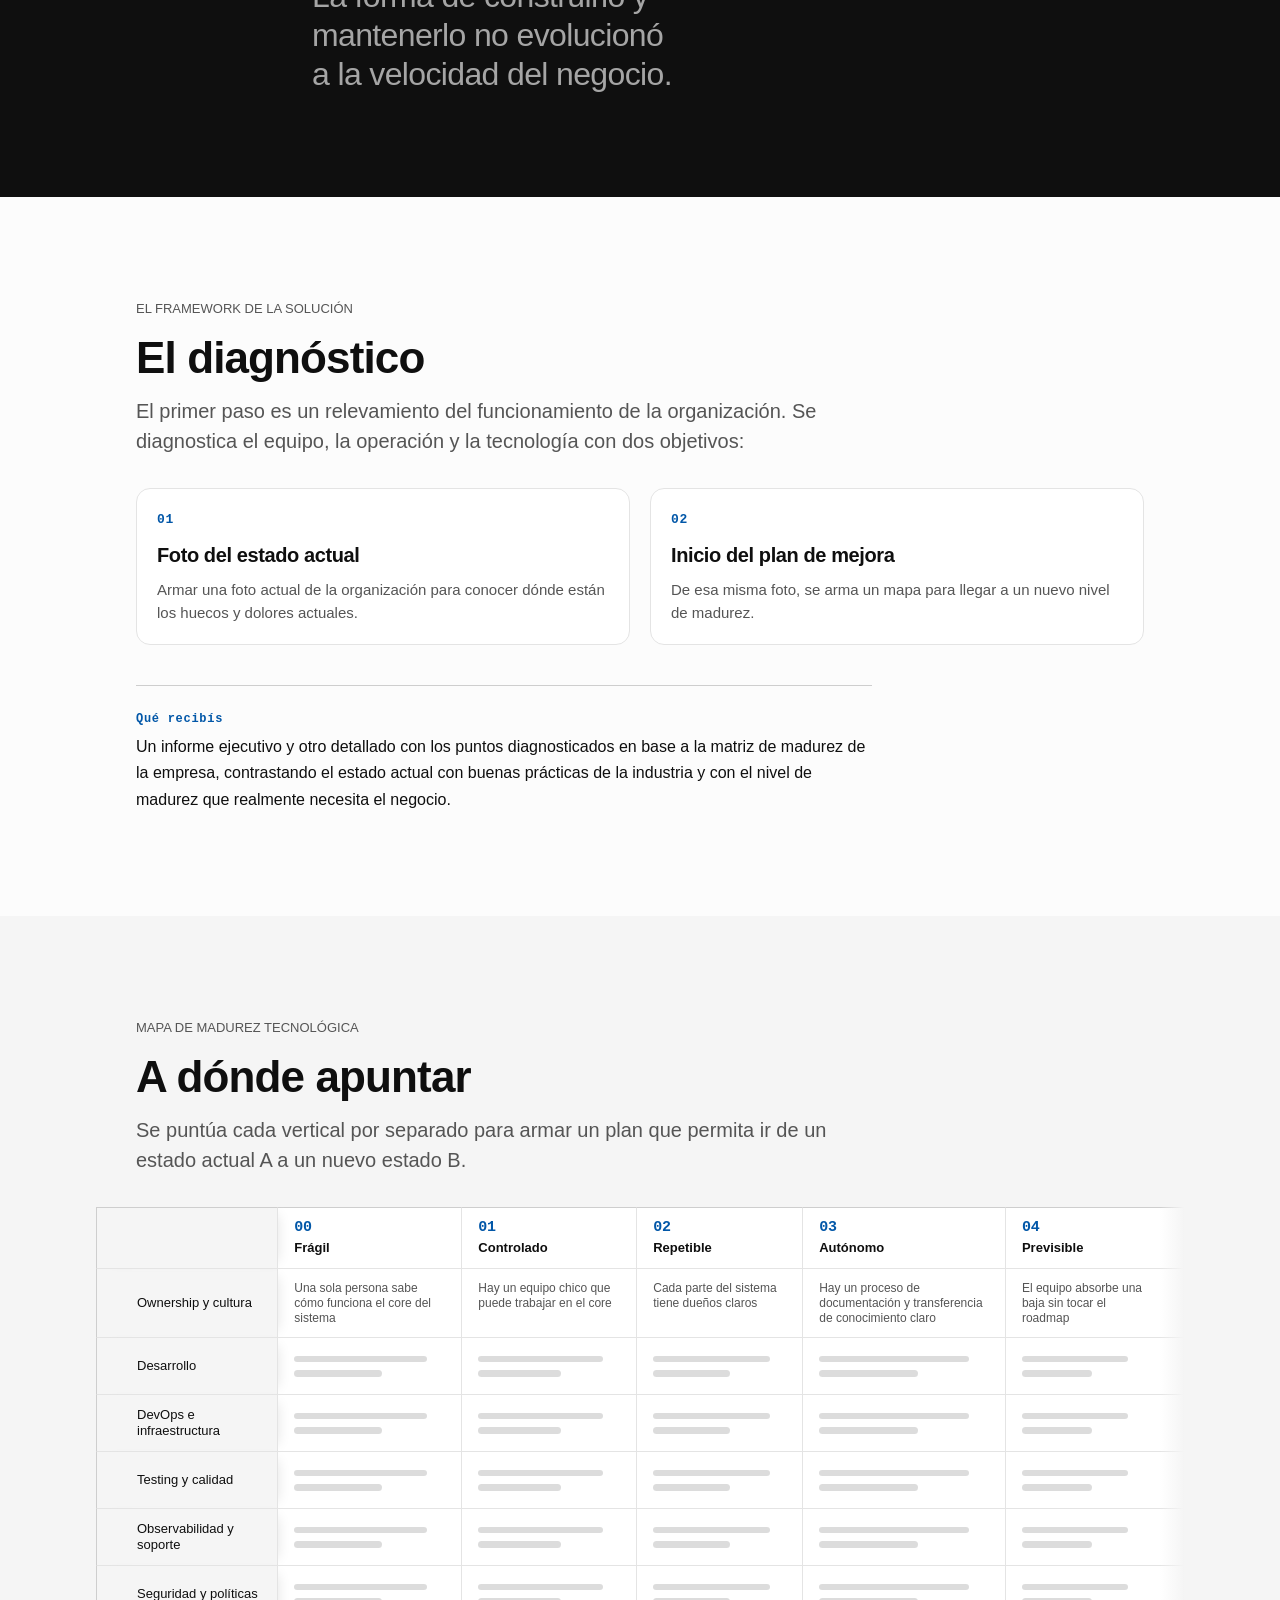
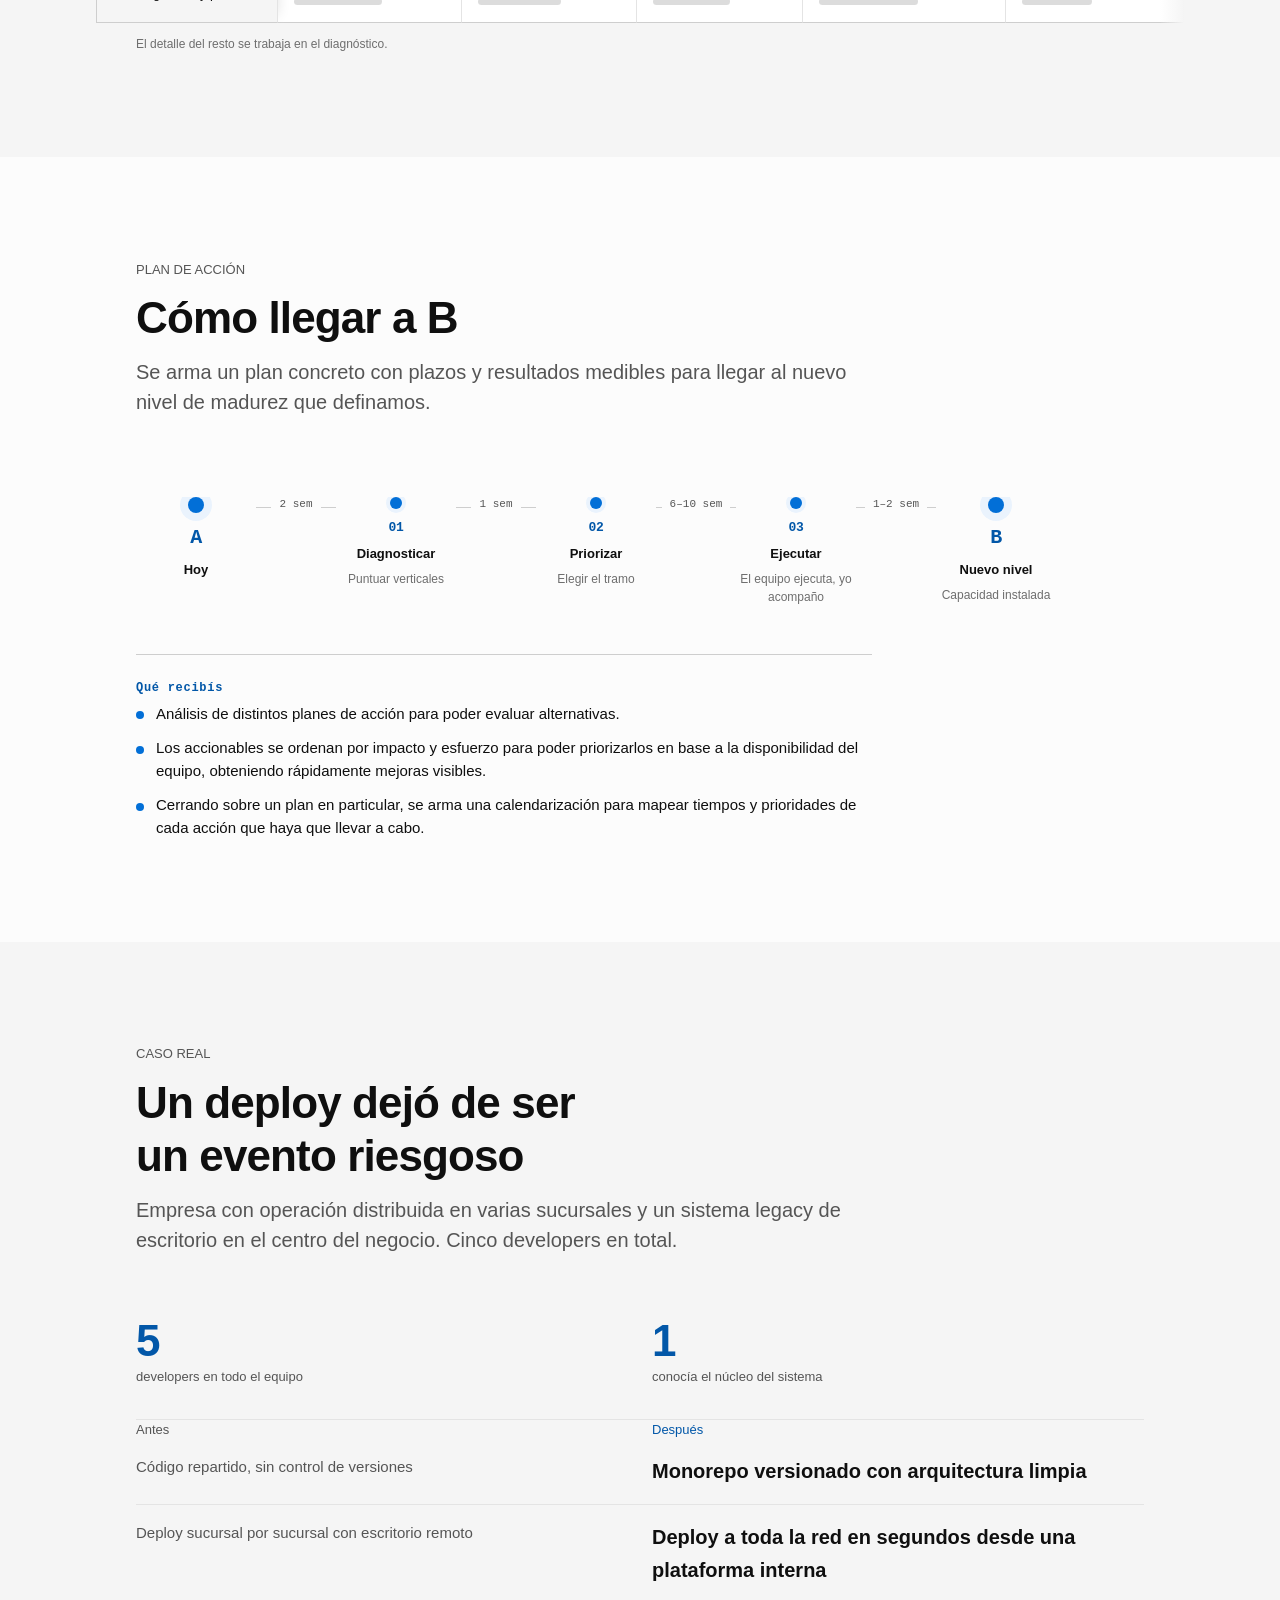
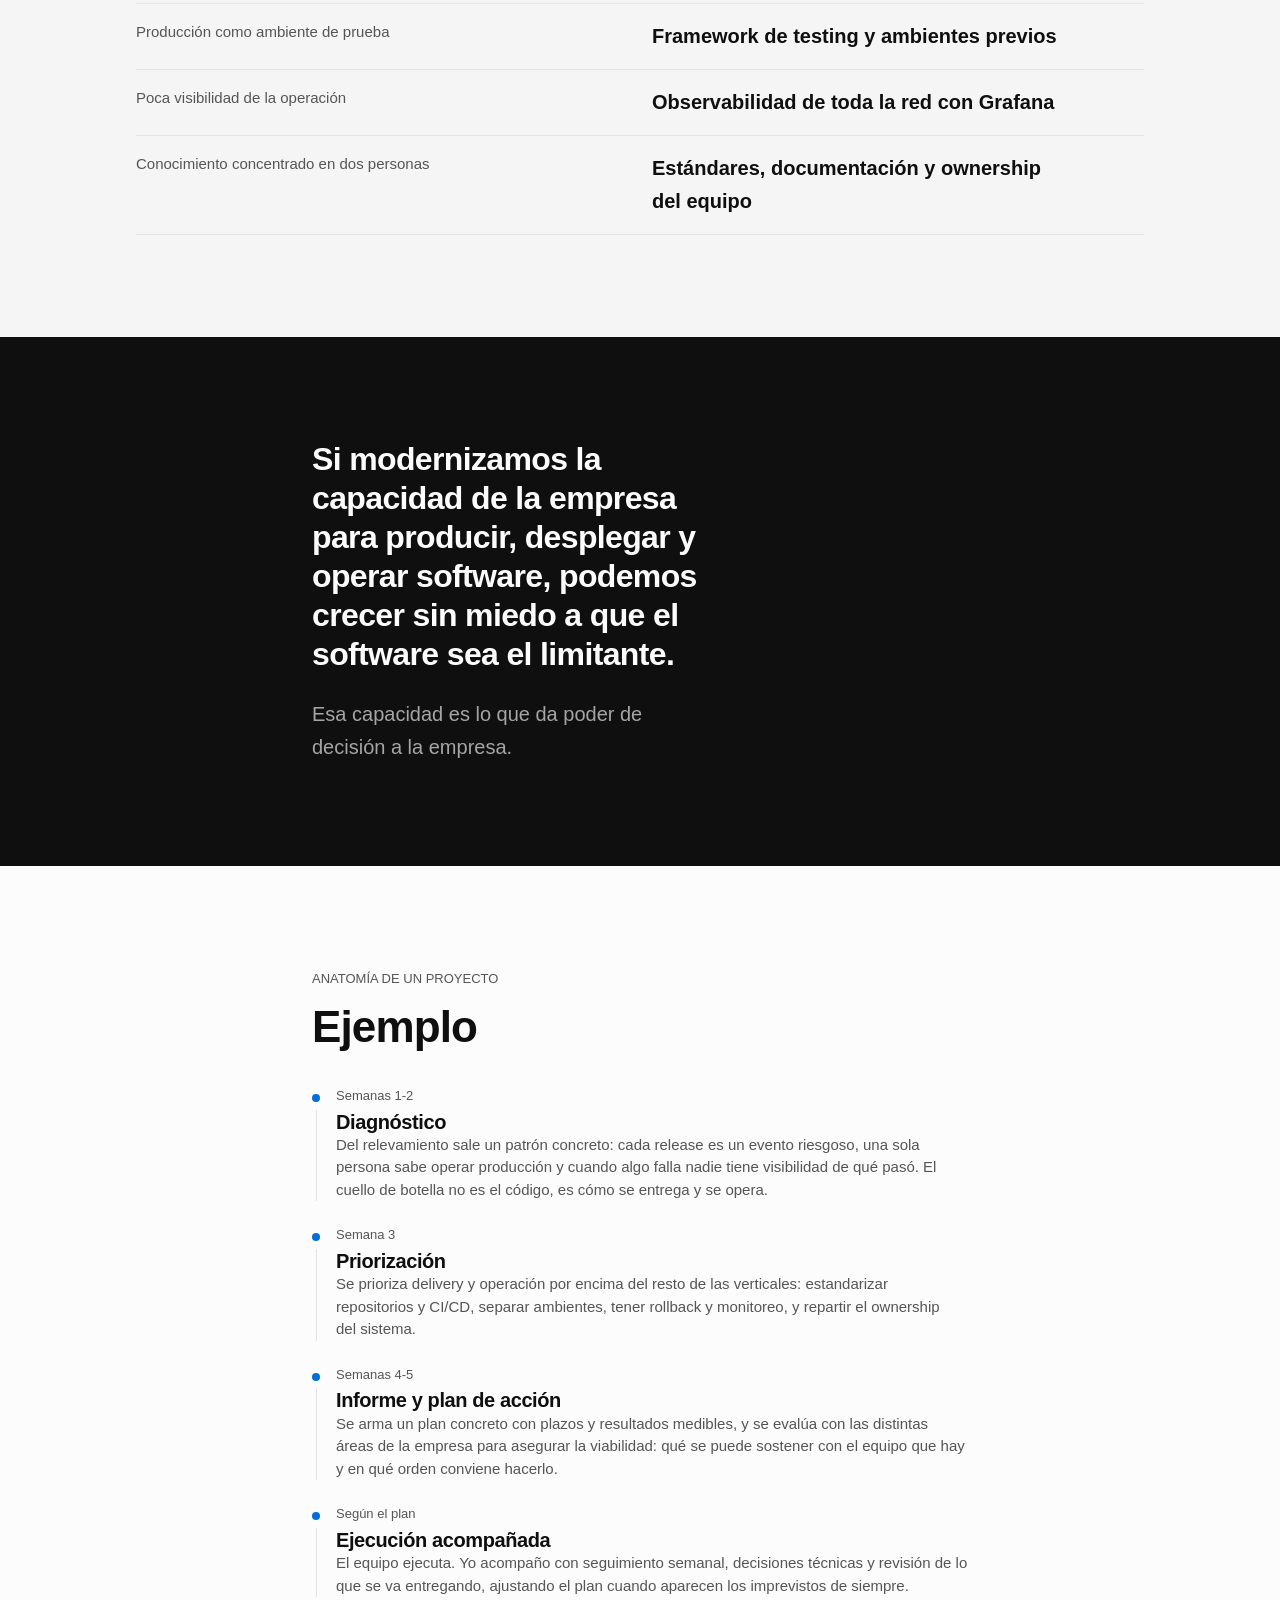
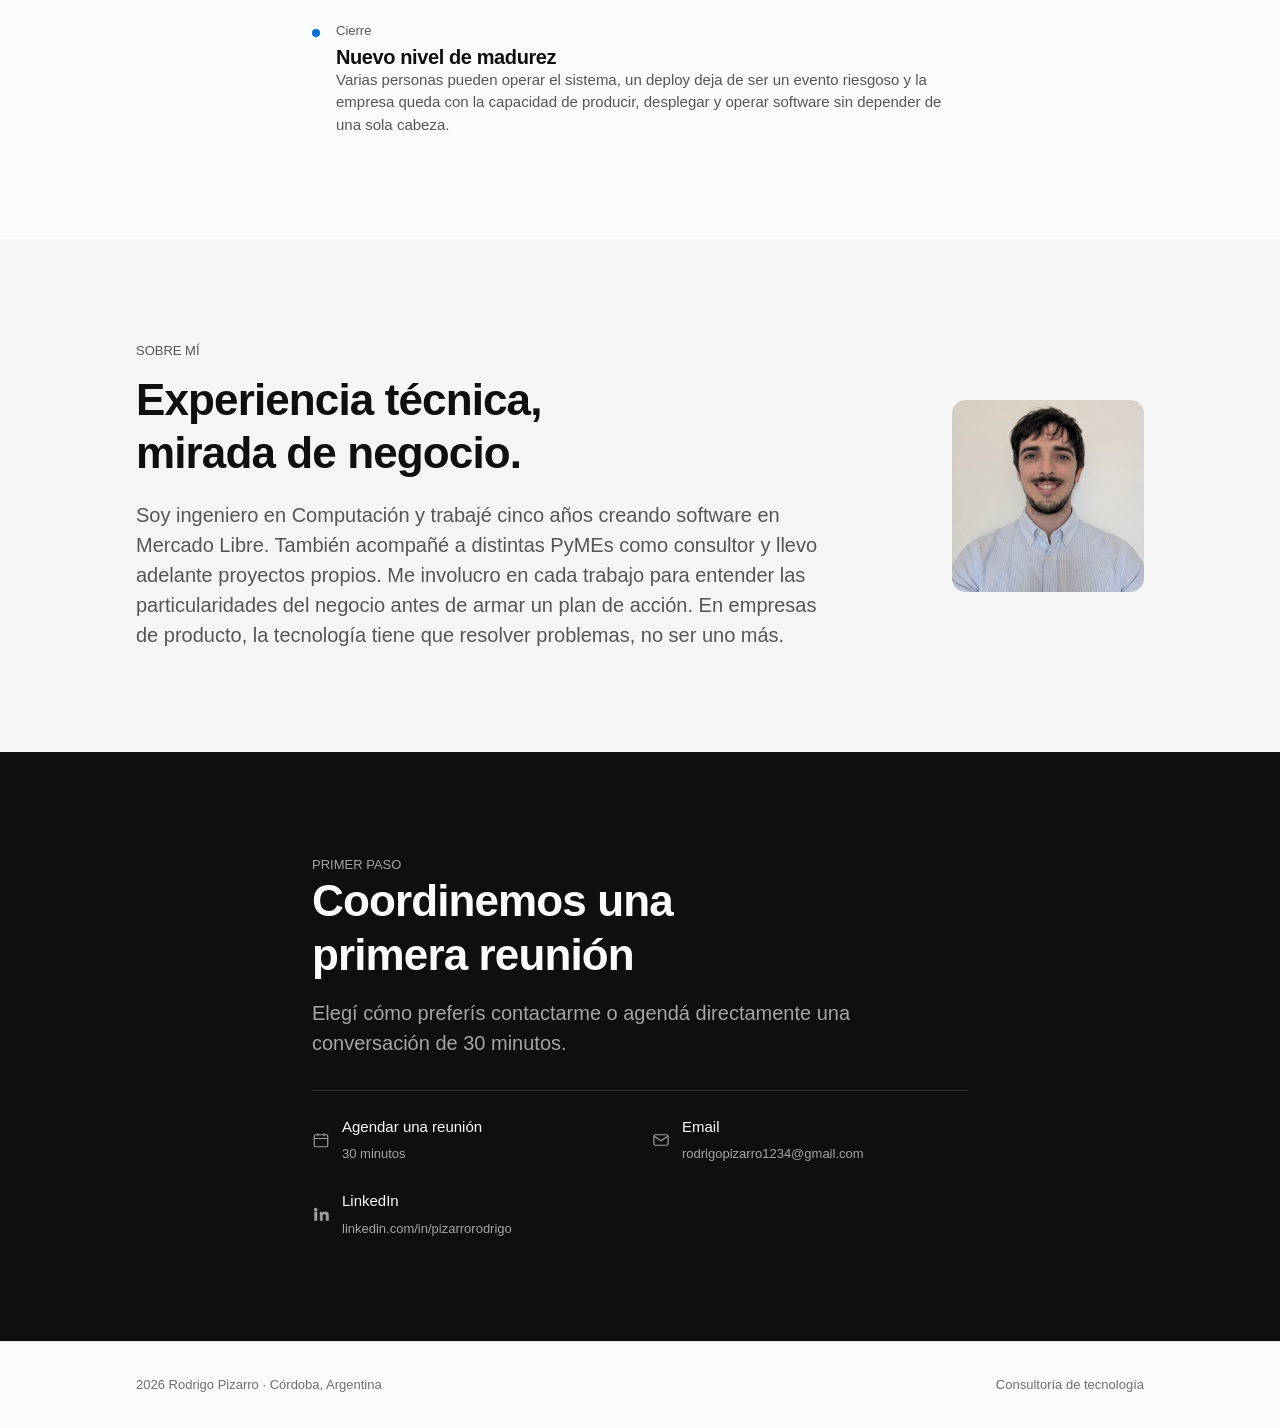
==== commit 69454d68: "Actualizar la foto y adaptar .case__stats a la cantidad de métricas Foto nueva en assets/img/rodrigo" ====
--- a/index.html
+++ b/index.html
@@ -186,8 +186,7 @@
         <p class="section__eyebrow">MAPA DE MADUREZ TECNOLÓGICA</p>
         <h2 class="section__title" id="madurez-title">A dónde apuntar</h2>
         <p class="lede">
-          Se puntúa cada vertical por separado para armar un plan de A a B.
-          Se publica una vertical completa como muestra.
+          Se puntúa cada vertical por separado para armar un plan que permita ir de un estado actual A a un nuevo estado B.
         </p>
       </div>
 
@@ -348,12 +347,8 @@
           <p class="stat__label">developers en todo el equipo</p>
         </div>
         <div class="stat">
-          <p class="stat__value">2</p>
-          <p class="stat__label">conocían el núcleo del sistema</p>
-        </div>
-        <div class="stat">
-          <p class="stat__value">0</p>
-          <p class="stat__label">control de versiones al empezar</p>
+          <p class="stat__value">1</p>
+          <p class="stat__label">conocía el núcleo del sistema</p>
         </div>
       </div>
 
@@ -449,12 +444,7 @@
     <div class="container container--narrow">
       <div class="section__head reveal">
         <p class="section__eyebrow">ANATOMÍA DE UN PROYECTO</p>
-        <h2 class="section__title" id="anatomia-title">Ejemplo: releases riesgosos</h2>
-        <p class="lede">
-          El diagnóstico y el plan los hago yo. La ejecución la lleva el equipo de la
-          empresa, con acompañamiento técnico y seguimiento semanal: la idea es que la
-          capacidad quede instalada adentro, no que dependa de mí.
-        </p>
+        <h2 class="section__title" id="anatomia-title">Ejemplo</h2>
       </div>
 
       <ol class="timeline reveal">
--- a/assets/css/sections.css
+++ b/assets/css/sections.css
@@ -364,11 +364,14 @@
 .case__stats {
   display: grid;
   gap: var(--sp-6);
-  grid-template-columns: repeat(3, 1fr);
+  /* Una columna por métrica, sea cual sea la cantidad: con un `repeat(3, 1fr)`
+     fijo, sacar una métrica dejaba una columna vacía a la derecha. */
+  grid-auto-flow: column;
+  grid-auto-columns: 1fr;
   padding-block: var(--sp-8);
 }
-/* Nunca a 1 columna: son números de 1-2 caracteres, entran de a 3 hasta en
-   el celular más chico, y romper el trío les saca fuerza retórica. */
+/* Nunca a 1 columna: son números de 1-2 caracteres, entran en fila hasta en
+   el celular más chico, y apilarlos les saca fuerza retórica. */
 @media (max-width: 30em) {
   .case__stats { gap: var(--sp-3); }
 }
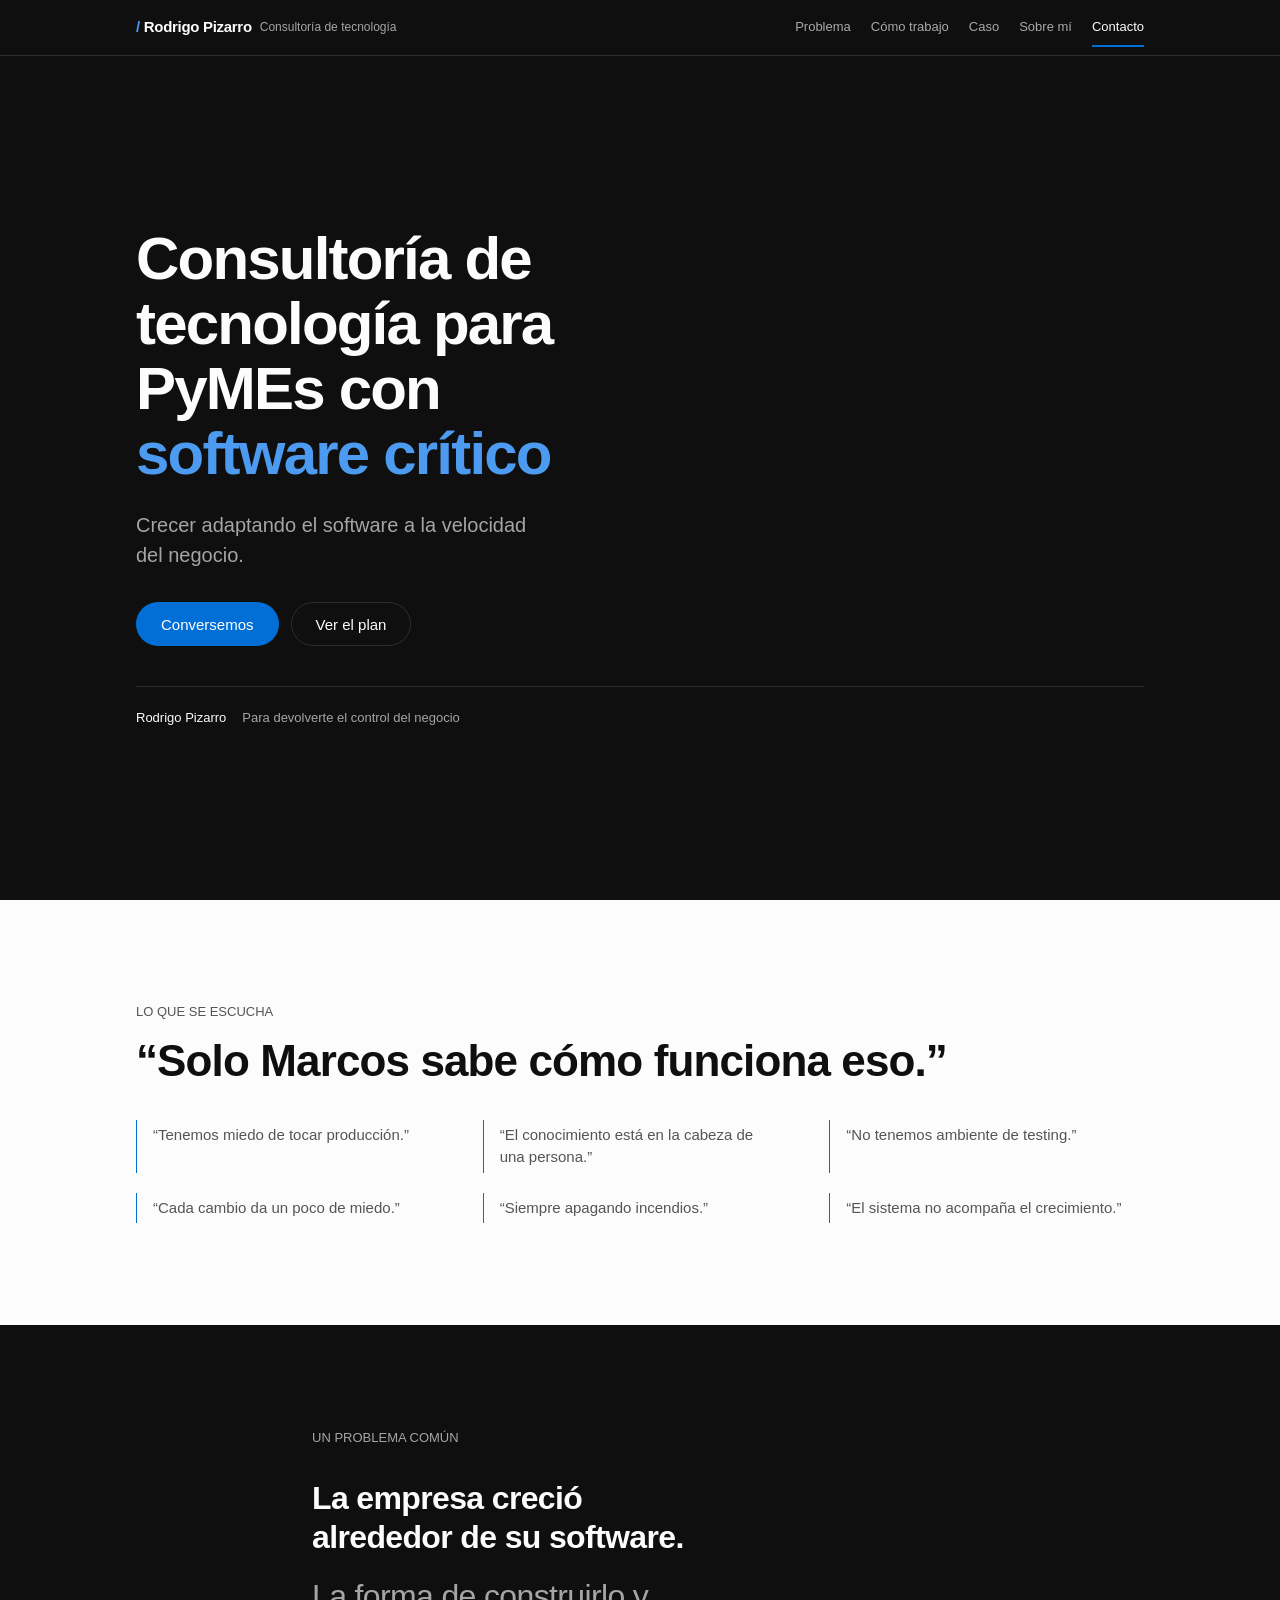
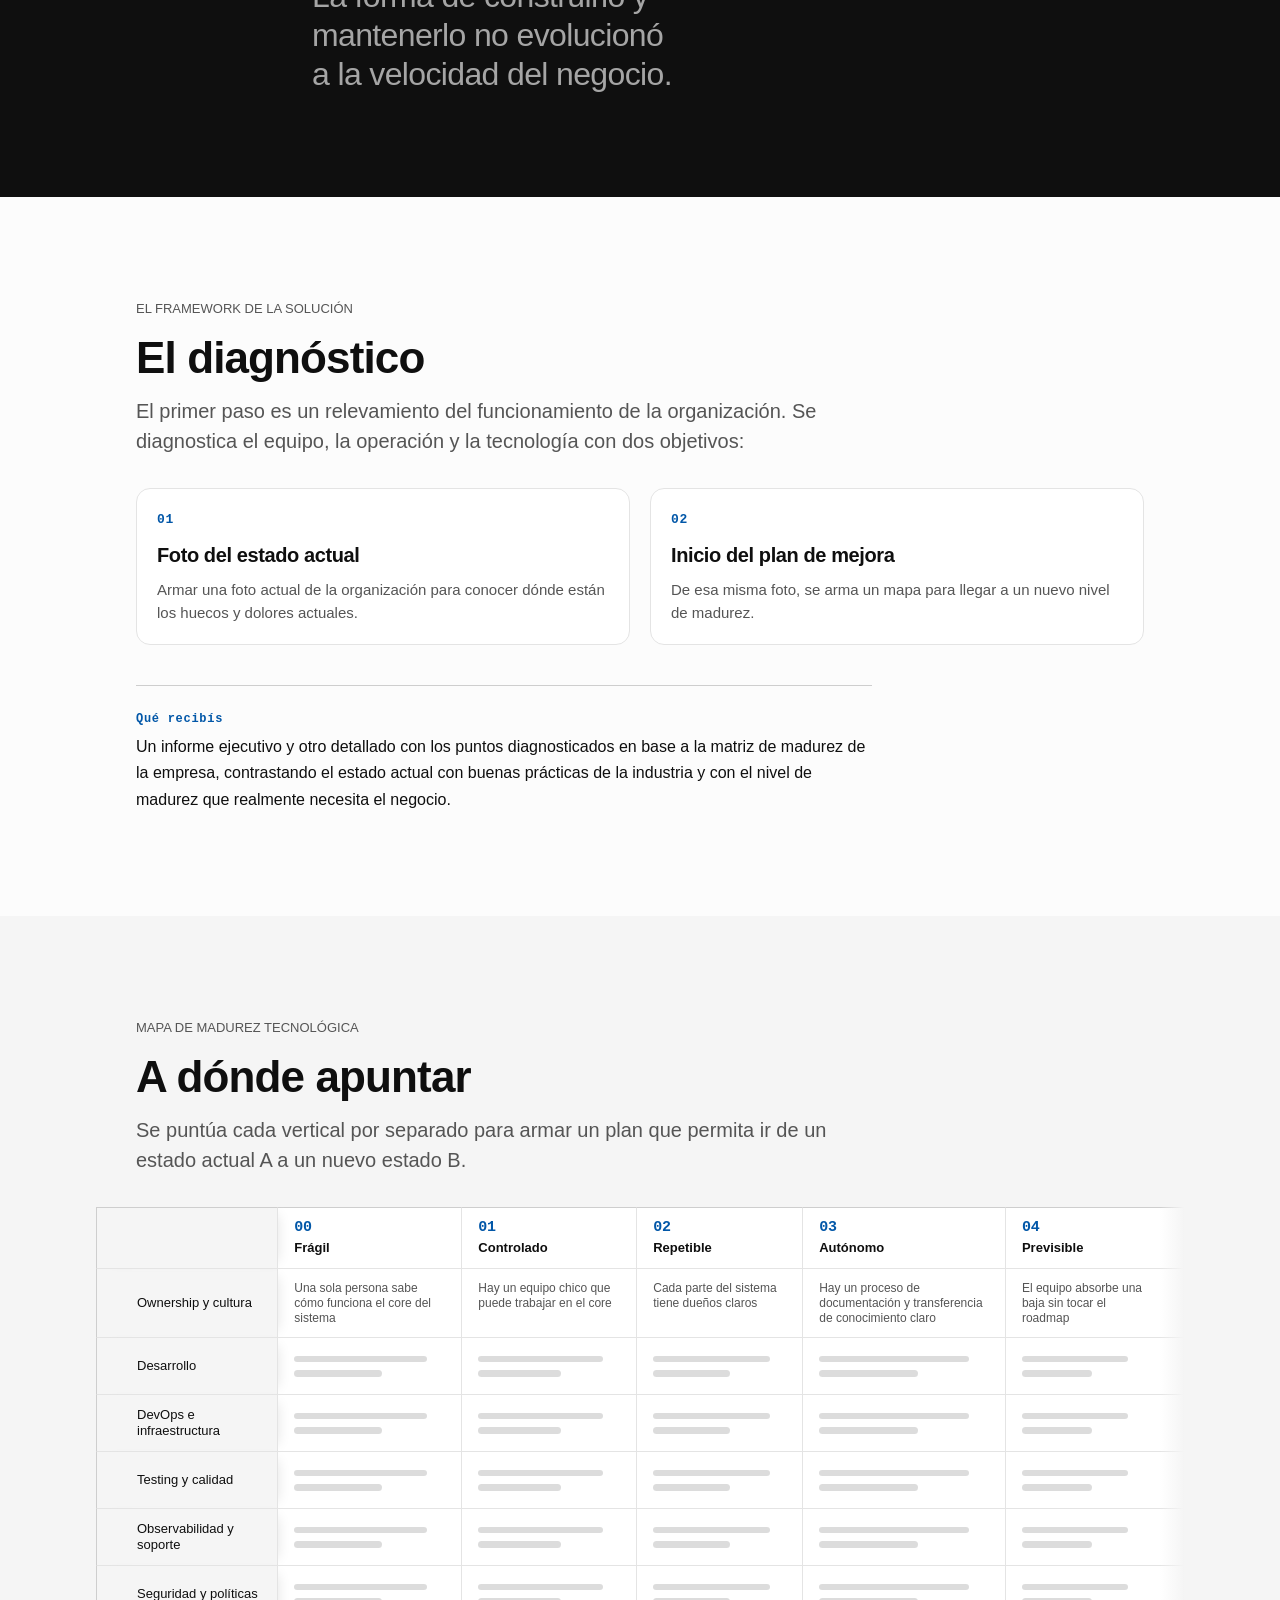
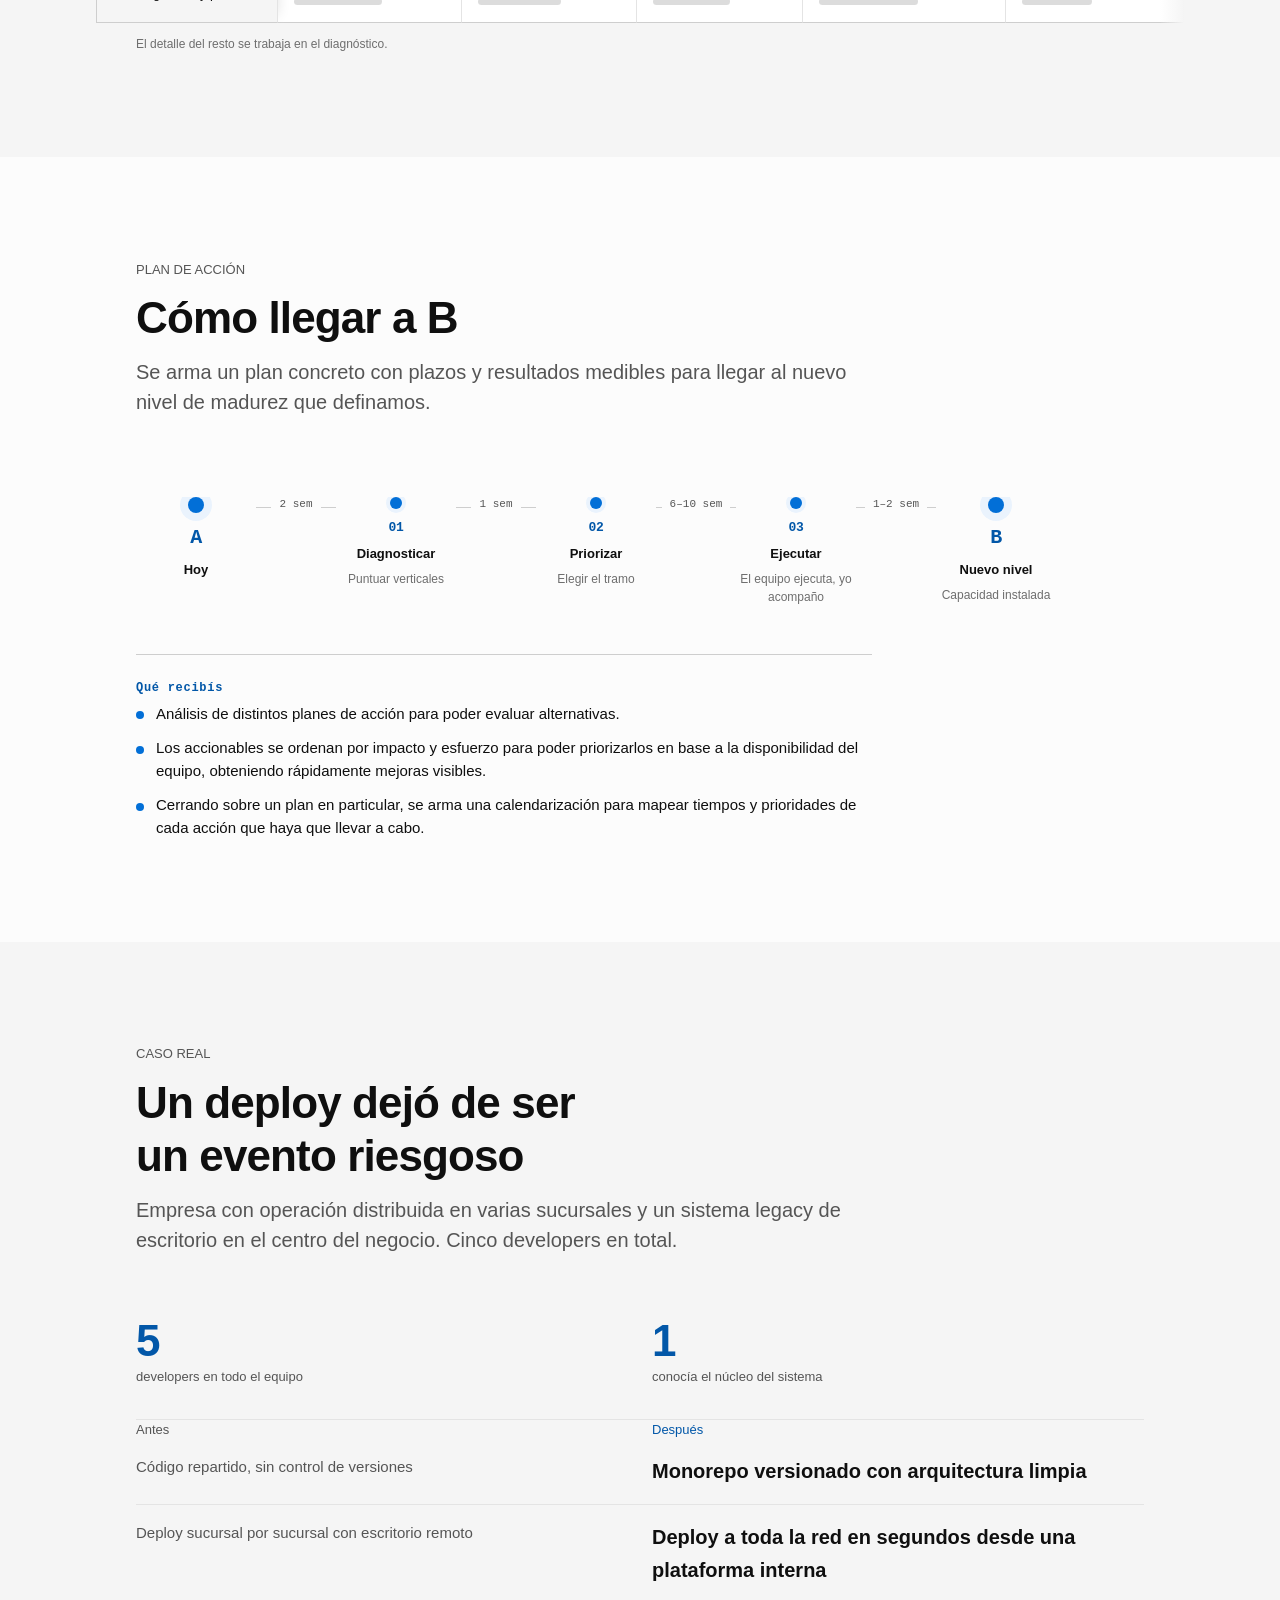
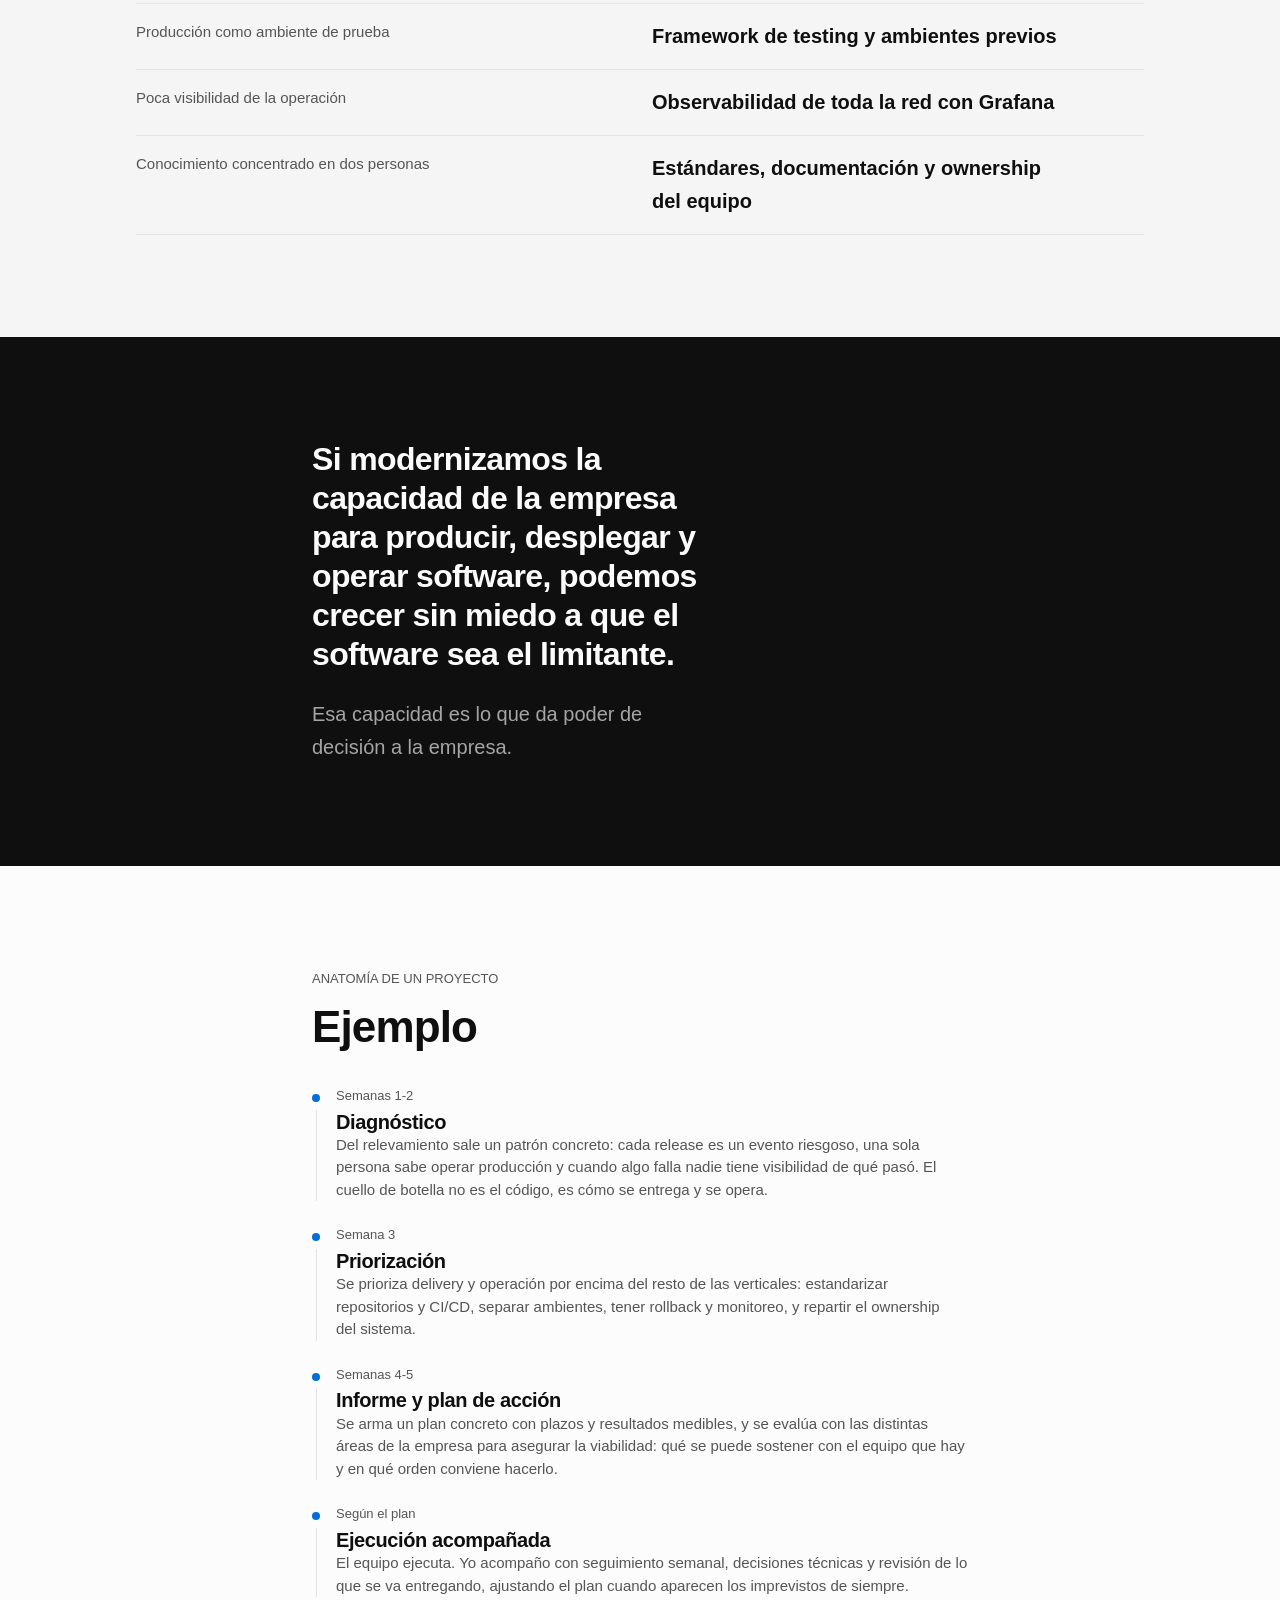
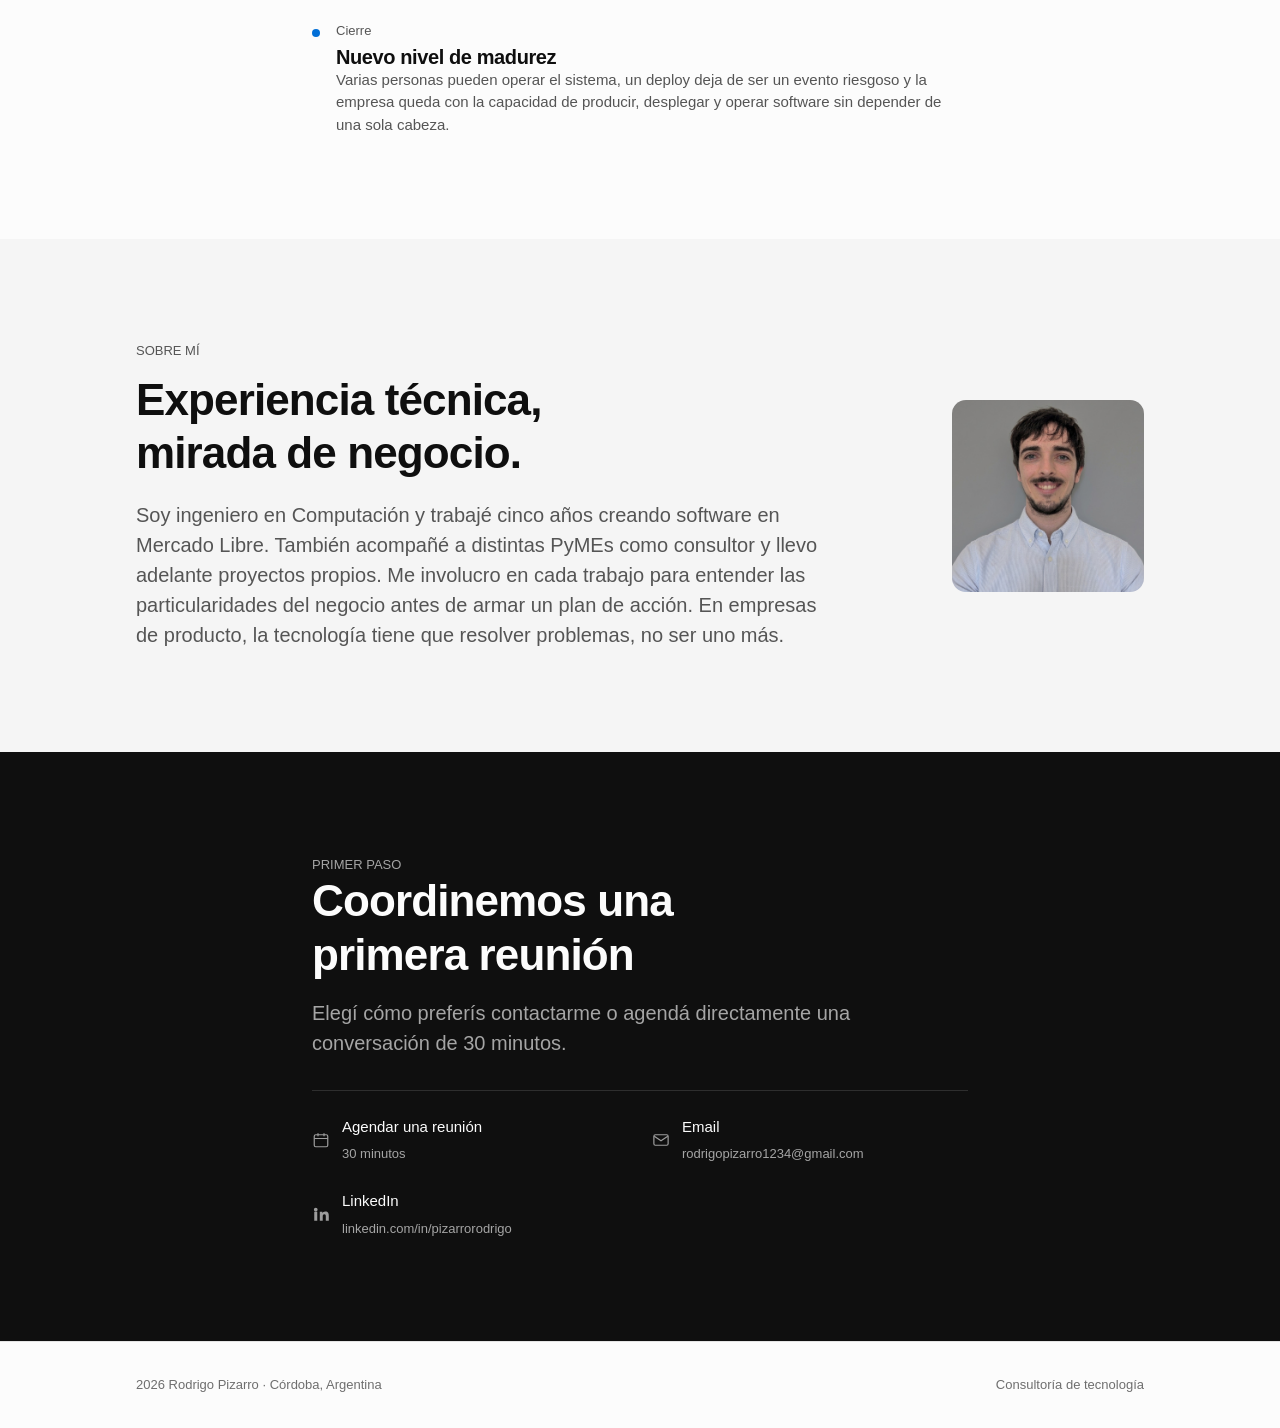
==== commit ed834199: "Chage photo" ====
--- a/index.html
+++ b/index.html
@@ -506,7 +506,7 @@
       </div>
 
       <figure class="about__media reveal">
-        <img class="about__photo" src="assets/img/rodrigo-pizarro.jpg" alt="Rodrigo Pizarro" width="600" height="800" loading="lazy" decoding="async">
+        <img class="about__photo" src="assets/img/rodrigo-pizarro.jpg" alt="Rodrigo Pizarro" width="896" height="1195" loading="lazy" decoding="async">
       </figure>
     </div>
   </section>
